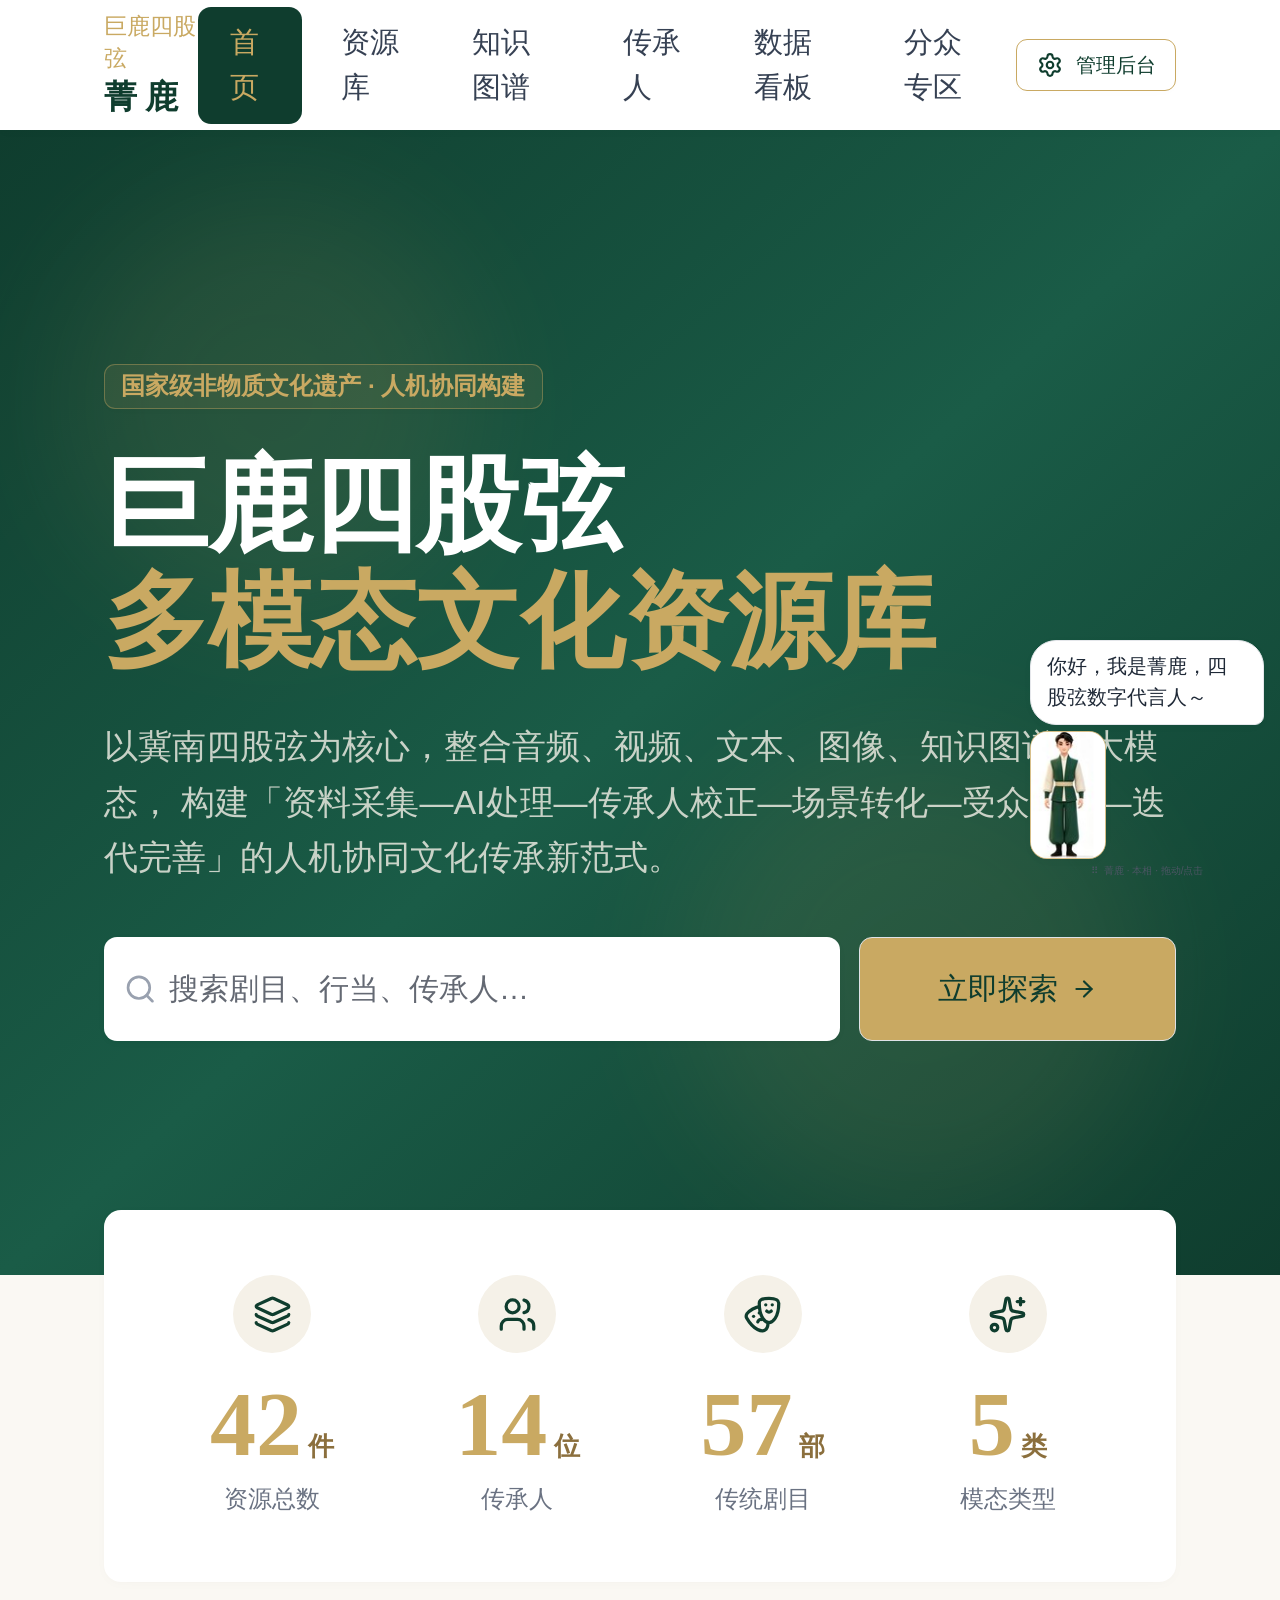
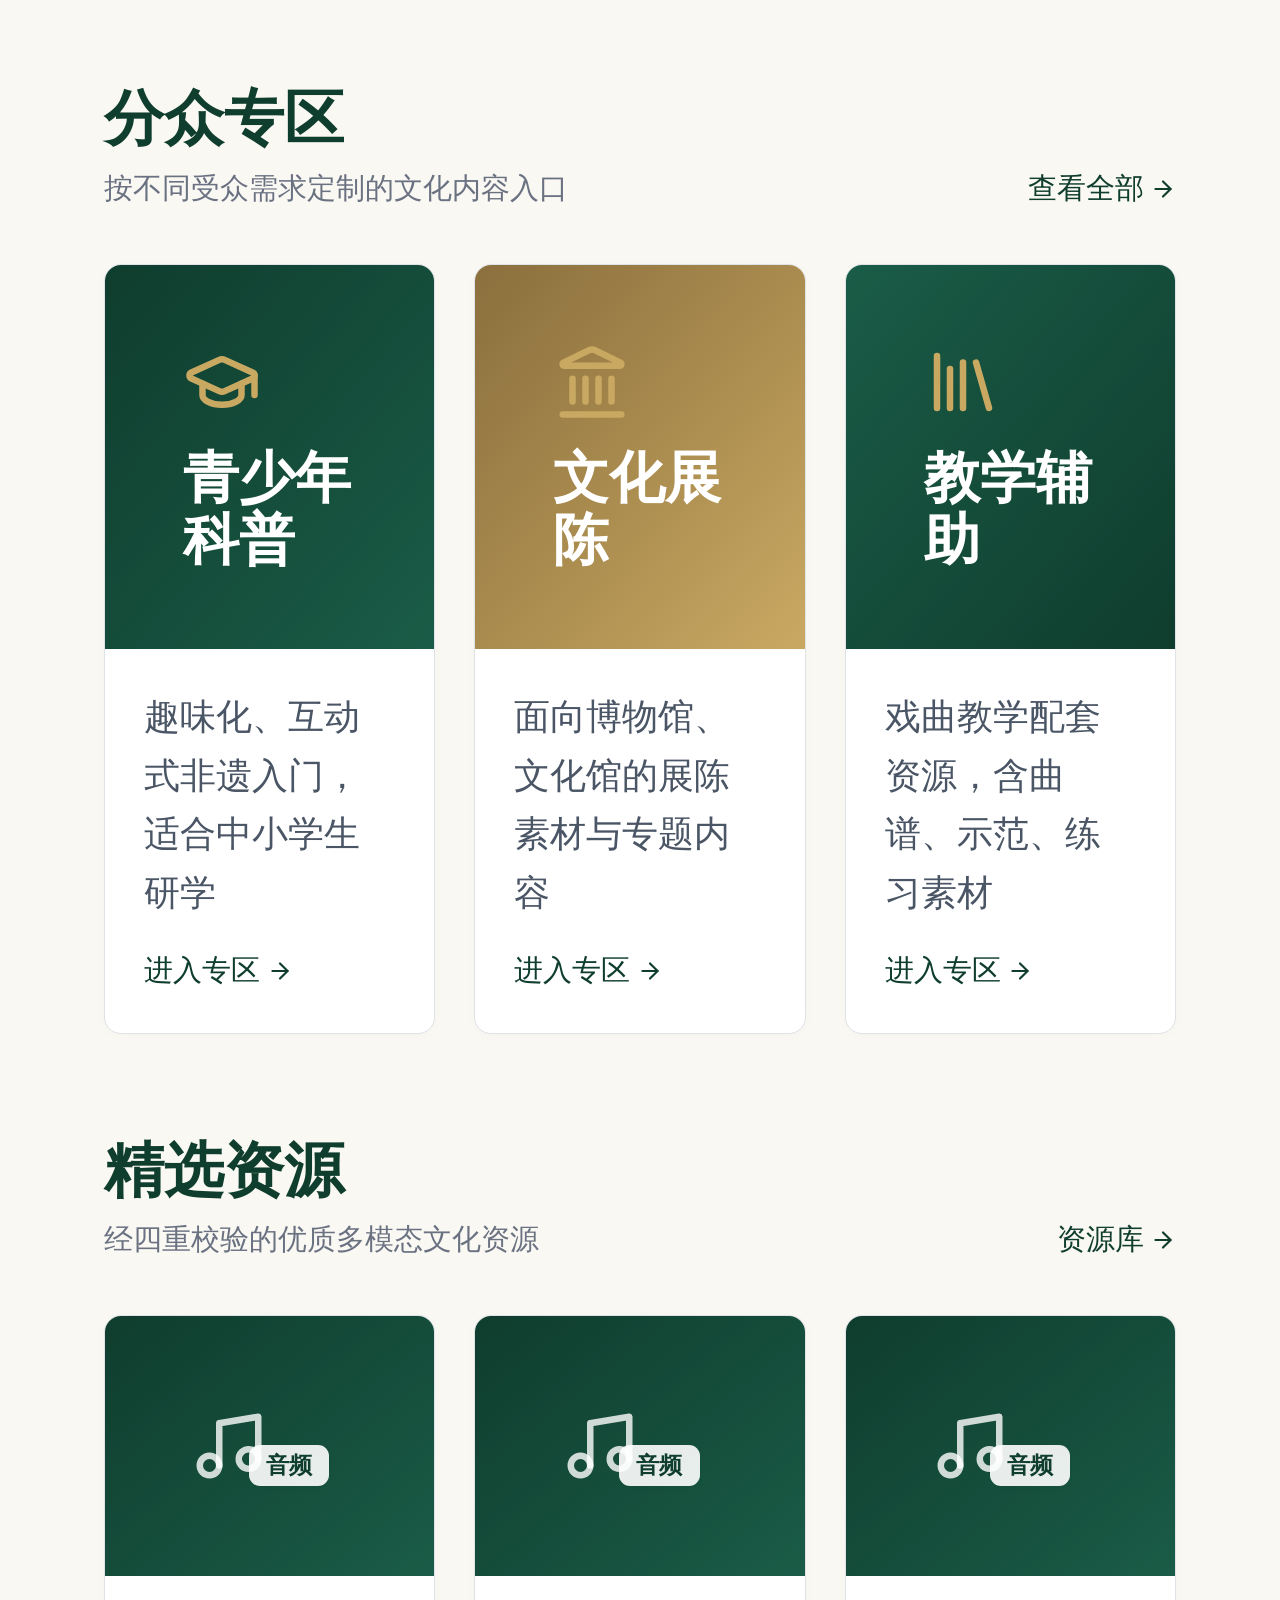
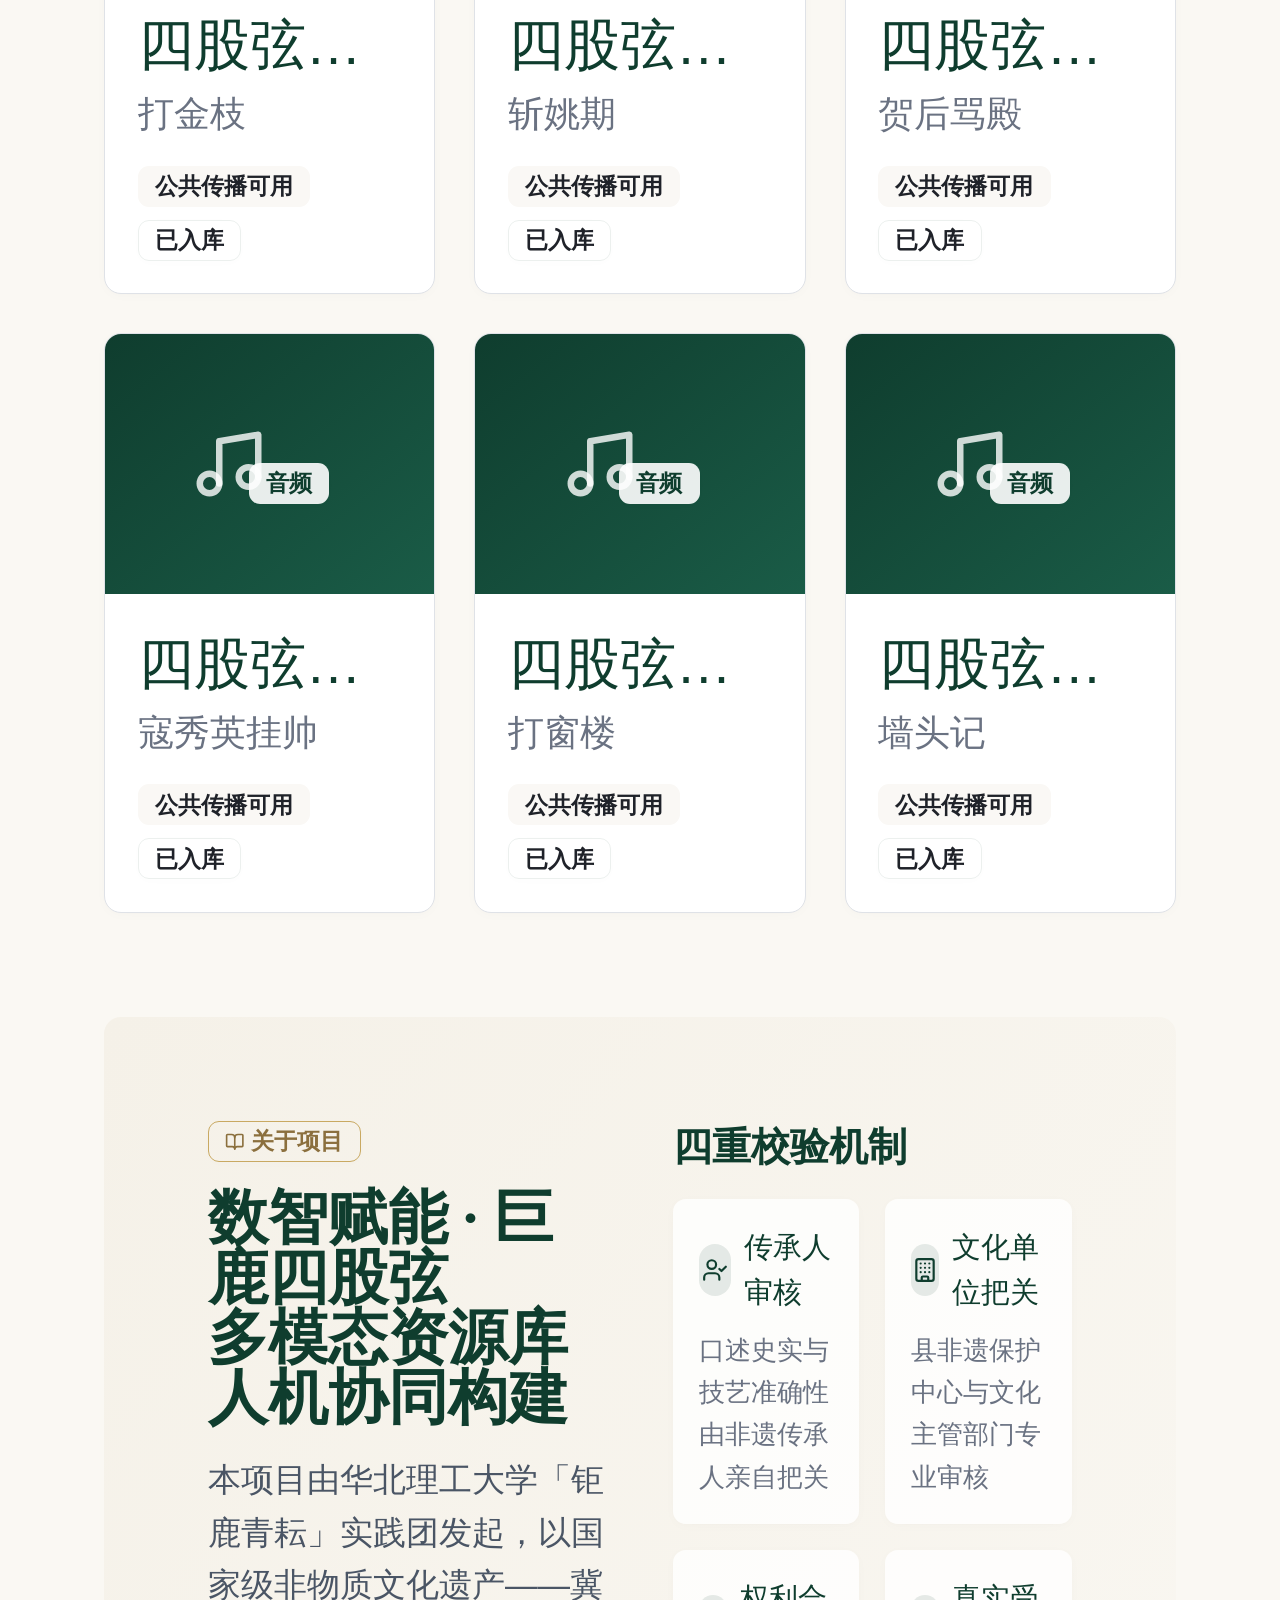
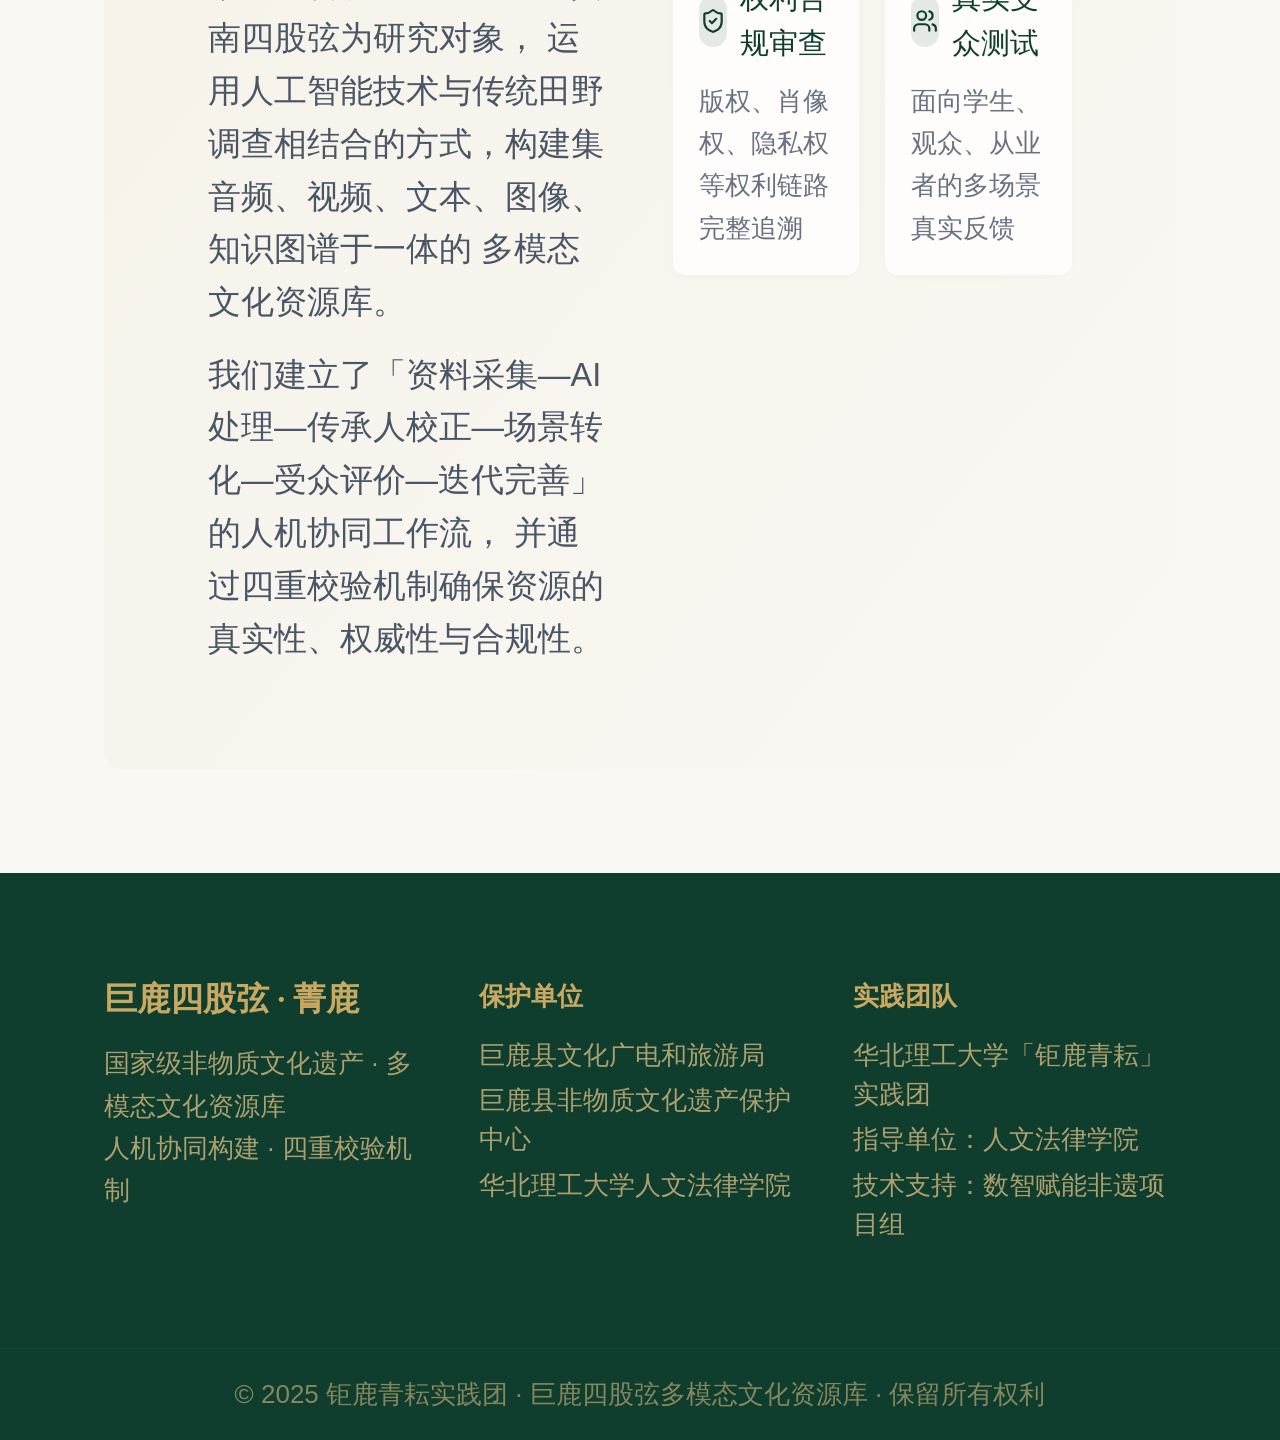
==== index.html @ c1babe8a "数字人8帧连贯动画+待机自动表演v19" ====
<!DOCTYPE html>
<html lang="zh">
<head>
  <meta charset="UTF-8">
  <meta name="viewport" content="width=device-width, initial-scale=1, viewport-fit=cover">
  <meta name="theme-color" content="#0f3d2e">
  <meta name="mobile-web-app-capable" content="yes">
  <meta name="apple-mobile-web-app-capable" content="yes">
  <meta name="apple-mobile-web-app-status-bar-style" content="black">
  <meta name="apple-mobile-web-app-title" content="菁鹿四股弦">
  <meta name="description" content="巨鹿四股弦多模态文化资源库">
  <title>菁鹿四股弦</title>
  <link rel="manifest" href="./manifest.webmanifest">
  <link rel="apple-touch-icon" href="./icons/icon-192.png">
  <script>
    window.csrfToken = "";
    window.userId = "";
    window.tenantId = "";
    window.appId = "cn.julu.siguxian.pwa";
    window.ENVIRONMENT = "offline";
    window._appInfo = { name: "菁鹿四股弦" };
    window.__BASENAME__ = "/";
  </script>
  <script>
    window.__platform__ = {};
  </script>
  <script type="module" crossorigin src="./assets/index-CXYNhgek.js"></script>
  <link rel="stylesheet" href="./assets/index-CQzMg-yq.css">
</head>
<body>
  <div id="root"></div>
  <script>
    if ('serviceWorker' in navigator) {
      window.addEventListener('load', function () {
        navigator.serviceWorker.register('./sw.js').catch(function (e) {
          console.warn('Service Worker 注册失败', e);
        });
      });
    }
  </script>
</body>
</html>
---- assets/index-CQzMg-yq.css ----
@layer properties{@supports ((-webkit-hyphens:none) and (not (margin-trim:inline))) or ((-moz-orient:inline) and (not (color:rgb(from red r g b)))){*,:before,:after,::backdrop{--tw-translate-x:0;--tw-translate-y:0;--tw-translate-z:0;--tw-rotate-x:initial;--tw-rotate-y:initial;--tw-rotate-z:initial;--tw-skew-x:initial;--tw-skew-y:initial;--tw-border-style:solid;--tw-leading:initial;--tw-font-weight:initial;--tw-shadow:0 0 #0000;--tw-shadow-color:initial;--tw-shadow-alpha:100%;--tw-inset-shadow:0 0 #0000;--tw-inset-shadow-color:initial;--tw-inset-shadow-alpha:100%;--tw-ring-color:initial;--tw-ring-shadow:0 0 #0000;--tw-inset-ring-color:initial;--tw-inset-ring-shadow:0 0 #0000;--tw-ring-inset:initial;--tw-ring-offset-width:0px;--tw-ring-offset-color:#fff;--tw-ring-offset-shadow:0 0 #0000;--tw-outline-style:solid;--tw-duration:initial;--tw-ease:initial}}}@layer theme{:root,:host{--font-sans:-apple-system, BlinkMacSystemFont, "Segoe UI", Roboto, "Helvetica Neue", "Noto Sans", Arial, sans-serif, "Apple Color Emoji", "Segoe UI Emoji", "Segoe UI Symbol", "Noto Color Emoji";--font-serif:ui-serif, Georgia, Cambria, "Times New Roman", Times, serif;--font-mono:ui-monospace, SFMono-Regular, Menlo, Monaco, Consolas, "Liberation Mono", "Courier New", monospace;--color-neutral-300:oklch(87% 0 none);--color-neutral-700:oklch(37.1% 0 none);--color-neutral-950:oklch(14.5% 0 none);--color-black:#000;--color-white:#fff;--spacing:.25rem;--container-sm:24rem;--text-xs:.75rem;--text-xs--line-height:calc(1 / .75);--text-sm:.875rem;--text-sm--line-height:calc(1.25 / .875);--text-base:1rem;--text-base--line-height: 1.5 ;--font-weight-normal:400;--font-weight-medium:500;--font-weight-semibold:600;--radius-sm:.25rem;--radius-md:.375rem;--radius-lg:.5rem;--shadow-2xs:0 1px #0000000d;--shadow-xs:0 1px 2px 0 #0000000d;--shadow-sm:0 1px 3px 0 #0000001a, 0 1px 2px -1px #0000001a;--shadow-md:0 4px 6px -1px #0000001a, 0 2px 4px -2px #0000001a;--shadow-lg:0 10px 15px -3px #0000001a, 0 4px 6px -4px #0000001a;--shadow-xl:0 20px 25px -5px #0000001a, 0 8px 10px -6px #0000001a;--shadow-2xl:0 25px 50px -12px #00000040;--ease-in-out:cubic-bezier(.4, 0, .2, 1);--animate-spin:spin 1s linear infinite;--animate-pulse:pulse 2s cubic-bezier(.4, 0, .6, 1) infinite;--default-transition-duration:.15s;--default-transition-timing-function:cubic-bezier(.4, 0, .2, 1);--default-font-family:var(--font-sans);--default-mono-font-family:var(--font-mono)}}@layer base{*,:after,:before,::backdrop{box-sizing:border-box;border:0 solid;margin:0;padding:0}::file-selector-button{box-sizing:border-box;border:0 solid;margin:0;padding:0}html,:host{-webkit-text-size-adjust:100%;-moz-tab-size:4;-o-tab-size:4;tab-size:4;line-height:1.5;font-family:var(--default-font-family,-apple-system, BlinkMacSystemFont, "Segoe UI", Roboto, "Helvetica Neue", "Noto Sans", Arial, sans-serif, "Apple Color Emoji", "Segoe UI Emoji", "Segoe UI Symbol", "Noto Color Emoji");font-feature-settings:var(--default-font-feature-settings,normal);font-variation-settings:var(--default-font-variation-settings,normal);-webkit-tap-highlight-color:transparent}hr{height:0;color:inherit;border-top-width:1px}abbr:where([title]){-webkit-text-decoration:underline dotted;text-decoration:underline dotted}h1,h2,h3,h4,h5,h6{font-size:inherit;font-weight:inherit}a{color:inherit;-webkit-text-decoration:inherit;text-decoration:inherit}b,strong{font-weight:bolder}code,kbd,samp,pre{font-family:var(--default-mono-font-family,ui-monospace, SFMono-Regular, Menlo, Monaco, Consolas, "Liberation Mono", "Courier New", monospace);font-feature-settings:var(--default-mono-font-feature-settings,normal);font-variation-settings:var(--default-mono-font-variation-settings,normal);font-size:1em}small{font-size:80%}sub,sup{vertical-align:baseline;font-size:75%;line-height:0;position:relative}sub{bottom:-.25em}sup{top:-.5em}table{text-indent:0;border-color:inherit;border-collapse:collapse}:-moz-focusring:where(:not(iframe)){outline:auto}progress{vertical-align:baseline}summary{display:list-item}ol,ul,menu{list-style:none}img,svg,video,canvas,audio,iframe,embed,object{vertical-align:middle;display:block}img,video{max-width:100%;height:auto}button,input,select,optgroup,textarea{font:inherit;font-feature-settings:inherit;font-variation-settings:inherit;letter-spacing:inherit;color:inherit;opacity:1;background-color:#0000;border-radius:0}::file-selector-button{font:inherit;font-feature-settings:inherit;font-variation-settings:inherit;letter-spacing:inherit;color:inherit;opacity:1;background-color:#0000;border-radius:0}:where(select:is([multiple],[size])) optgroup{font-weight:bolder}:where(select:is([multiple],[size])) optgroup option{padding-inline-start:20px}::file-selector-button{margin-inline-end:4px}::-moz-placeholder{opacity:1}::placeholder{opacity:1}@supports (not (-webkit-appearance:-apple-pay-button)) or (contain-intrinsic-size:1px){::-moz-placeholder{color:currentColor}::placeholder{color:currentColor}@supports (color:color-mix(in lab,red,red)){::-moz-placeholder{color:color-mix(in oklab,currentcolor 50%,transparent)}::placeholder{color:color-mix(in oklab,currentcolor 50%,transparent)}}}textarea{resize:vertical}::-webkit-search-decoration{-webkit-appearance:none}::-webkit-date-and-time-value{min-height:1lh;text-align:inherit}::-webkit-datetime-edit{display:inline-flex}::-webkit-datetime-edit-fields-wrapper{padding:0}::-webkit-datetime-edit{padding-block:0}::-webkit-datetime-edit-year-field{padding-block:0}::-webkit-datetime-edit-month-field{padding-block:0}::-webkit-datetime-edit-day-field{padding-block:0}::-webkit-datetime-edit-hour-field{padding-block:0}::-webkit-datetime-edit-minute-field{padding-block:0}::-webkit-datetime-edit-second-field{padding-block:0}::-webkit-datetime-edit-millisecond-field{padding-block:0}::-webkit-datetime-edit-meridiem-field{padding-block:0}::-webkit-calendar-picker-indicator{line-height:1}:-moz-ui-invalid{box-shadow:none}button,input:where([type=button],[type=reset],[type=submit]){-webkit-appearance:button;-moz-appearance:button;appearance:button}::file-selector-button{-webkit-appearance:button;-moz-appearance:button;appearance:button}::-webkit-inner-spin-button{height:auto}::-webkit-outer-spin-button{height:auto}[hidden]:where(:not([hidden=until-found])){display:none!important}:root{--color-blue-50:#f0f4ff;--color-blue-100:#e0e9ff;--color-blue-200:#c2d4ff;--color-blue-300:#94b4ff;--color-blue-400:#7aa2ff;--color-blue-500:#5083fb;--color-blue-600:#336df4;--color-blue-700:#1456f0;--color-blue-800:#0442d2;--color-blue-900:#002f9e;--color-blue-950:#002270;--color-pink-50:#fef0f8;--color-pink-100:#fee2f2;--color-pink-200:#f8c4e1;--color-pink-300:#f598cc;--color-pink-400:#eb78b8;--color-pink-500:#df58a5;--color-pink-600:#cc398c;--color-pink-700:#b82879;--color-pink-800:#9d1562;--color-pink-900:#730744;--color-pink-950:#550c35;--color-neutral-00:#fff;--color-neutral-50:#f5f6f7;--color-neutral-100:#f2f3f5;--color-neutral-200:#eff0f1;--color-neutral-300:#dee0e3;--color-neutral-400:#d0d3d6;--color-neutral-500:#bbbfc4;--color-neutral-600:#8f959e;--color-neutral-650:#51565d;--color-neutral-700:#646a73;--color-neutral-800:#373c43;--color-neutral-900:#2b2f36;--color-neutral-950:#1f2329;--color-neutral-1000:#000;--color-green-50:#e4fae1;--color-green-100:#d0f5ce;--color-green-200:#95e599;--color-green-300:#5cd168;--color-green-400:#35bd4b;--color-green-500:#32a645;--color-green-600:#258832;--color-green-700:#1a7526;--color-green-800:#0b6017;--color-green-900:#04430c;--color-green-950:#022c07;--color-indigo-50:#f2f3fd;--color-indigo-100:#e9eafb;--color-indigo-200:#cccff9;--color-indigo-300:#abb0f2;--color-indigo-400:#959bee;--color-indigo-500:#757df0;--color-indigo-600:#5b65f5;--color-indigo-700:#4752e6;--color-indigo-800:#333dcc;--color-indigo-900:#1e27a4;--color-indigo-950:#151b70;--color-lime-50:#f2f8d3;--color-lime-100:#e3f0a3;--color-lime-200:#c8dd5f;--color-lime-300:#a2c10b;--color-lime-400:#91ad00;--color-lime-500:#7b9207;--color-lime-600:#6b7f06;--color-lime-700:#5c6d08;--color-lime-800:#4a5804;--color-lime-900:#333d00;--color-lime-950:#262e00;--color-orange-50:#fff3e5;--color-orange-100:#fee7cd;--color-orange-200:#fec48b;--color-orange-300:#ff9d4c;--color-orange-400:#ff811a;--color-orange-500:#ed6d0c;--color-orange-600:#c25705;--color-orange-700:#a44904;--color-orange-800:#853a05;--color-orange-900:#642b02;--color-orange-950:#3b1a02;--color-purple-50:#f5f0fe;--color-purple-100:#efe6fe;--color-purple-200:#dcc9fd;--color-purple-300:#c8a9fc;--color-purple-400:#b791fa;--color-purple-500:#9f6ff1;--color-purple-600:#8d55ed;--color-purple-700:#7a35f0;--color-purple-800:#611fd6;--color-purple-900:#4811a6;--color-purple-950:#2f0080;--color-red-50:#fef0f0;--color-red-100:#fee3e2;--color-red-200:#fdc6c4;--color-red-300:#f89e9b;--color-red-400:#ff7570;--color-red-500:#f54a45;--color-red-600:#e22e28;--color-red-700:#c02a26;--color-red-800:#a11c17;--color-red-900:#741915;--color-red-950:#590603;--color-amber-50:#ffffdb;--color-amber-100:#fffca3;--color-amber-200:#fff67a;--color-amber-300:#fff258;--color-amber-400:#ffe928;--color-amber-500:#e5ce00;--color-amber-600:#c2a800;--color-amber-700:#8f7c00;--color-amber-800:#5c4f00;--color-amber-900:#423700;--color-amber-950:#2c2502;--color-teal-50:#e2f8f5;--color-teal-100:#c4f2ec;--color-teal-200:#6fe8d8;--color-teal-300:#33d6c0;--color-teal-400:#2dbeab;--color-teal-500:#10a893;--color-teal-600:#0f8575;--color-teal-700:#067062;--color-teal-800:#045d51;--color-teal-900:#03443b;--color-teal-950:#02312a;--color-cyan-50:#e7f8fe;--color-cyan-100:#caeffc;--color-cyan-200:#97dcfc;--color-cyan-300:#3ec3f7;--color-cyan-400:#25b0e7;--color-cyan-500:#1295ca;--color-cyan-600:#047fb0;--color-cyan-700:#076a94;--color-cyan-800:#0f587a;--color-cyan-900:#06415c;--color-cyan-950:#072b3d;--color-yellow-50:#fbf4df;--color-yellow-100:#faedc2;--color-yellow-200:#fcdf7e;--color-yellow-300:#fad355;--color-yellow-400:#ffc60a;--color-yellow-500:#d99904;--color-yellow-600:#ad7a03;--color-yellow-700:#865b03;--color-yellow-800:#6f4a01;--color-yellow-900:#573601;--color-yellow-950:#382201;--color-violet-50:#fceefc;--color-violet-100:#f9e2f9;--color-violet-200:#f3c4f3;--color-violet-300:#e59ce5;--color-violet-400:#de81de;--color-violet-500:#cf5ecf;--color-violet-600:#bf3dbf;--color-violet-700:#a630a6;--color-violet-800:#872787;--color-violet-900:#6a116a;--color-violet-950:#520052;--fontReverse:#fff;--bgContentBase:#f8f9fa;--bgMask:0, 0, 0, .4;--bgTextSelection:20, 86, 240, .3;--lineDividerDefault:31, 35, 41, .15;--lineDividerModule:31, 35, 41, .15}.dark{--color-blue-50:#152340;--color-blue-100:#173166;--color-blue-200:#194294;--color-blue-300:#2655b6;--color-blue-400:#275fce;--color-blue-500:#3370eb;--color-blue-600:#4c88ff;--color-blue-700:#75a4ff;--color-blue-800:#8fb4ff;--color-blue-900:#bdd2ff;--color-blue-950:#bdd2ff;--color-pink-50:#3a182b;--color-pink-100:#591c3f;--color-pink-200:#782b57;--color-pink-300:#94386c;--color-pink-400:#ab417d;--color-pink-500:#c24a8e;--color-pink-600:#db5ea4;--color-pink-700:#ed77ba;--color-pink-800:#fc94cf;--color-pink-900:#ffc2e5;--color-pink-950:#ffe0f2;--color-neutral-00:#aaa;--color-neutral-50:#1a1a1a;--color-neutral-100:#292929;--color-neutral-200:#373737;--color-neutral-300:#434343;--color-neutral-400:#505050;--color-neutral-500:#5f5f5f;--color-neutral-600:#757575;--color-neutral-700:#a6a6a6;--color-neutral-800:#e0e0e0;--color-neutral-900:#e8e8e8;--color-neutral-950:#ebebeb;--color-neutral-1000:#fff;--color-green-50:#022c07;--color-green-100:#04430c;--color-green-200:#0b6017;--color-green-300:#1a7526;--color-green-400:#258832;--color-green-500:#32a645;--color-green-600:#35bd4b;--color-green-700:#5cd168;--color-green-800:#95e599;--color-green-900:#d0f5ce;--color-green-950:#e4fae1;--color-indigo-50:#1e204a;--color-indigo-100:#2a2d69;--color-indigo-200:#373d90;--color-indigo-300:#474fb8;--color-indigo-400:#515ad6;--color-indigo-500:#5e68e8;--color-indigo-600:#7b83f7;--color-indigo-700:#9499f7;--color-indigo-800:#aaaff8;--color-indigo-900:#cdd0f9;--color-indigo-950:#e7e9fe;--color-lime-50:#212702;--color-lime-100:#303804;--color-lime-200:#404c06;--color-lime-300:#53610a;--color-lime-400:#5f700a;--color-lime-500:#6b7f05;--color-lime-600:#82990a;--color-lime-700:#93af04;--color-lime-800:#a6c313;--color-lime-900:#c2e12d;--color-lime-950:#e3f391;--color-orange-50:#33210b;--color-orange-100:#4a2b10;--color-orange-200:#683a12;--color-orange-300:#8a4a19;--color-orange-400:#a15317;--color-orange-500:#b85e1a;--color-orange-600:#db7018;--color-orange-700:#f3871b;--color-orange-800:#f89e44;--color-orange-900:#fec88b;--color-orange-950:#fee7cd;--color-purple-50:#2b194a;--color-purple-100:#3f2073;--color-purple-200:#5529a3;--color-purple-300:#6c39c6;--color-purple-400:#7c4ad4;--color-purple-500:#8c55ec;--color-purple-600:#a575fa;--color-purple-700:#b88ffe;--color-purple-800:#c5a3ff;--color-purple-900:#dbc8fd;--color-purple-950:#efe5ff;--color-red-50:#590603;--color-red-100:#741915;--color-red-200:#a11c17;--color-red-300:#c02a26;--color-red-400:#e22e28;--color-red-500:#f54a45;--color-red-600:#ff7570;--color-red-700:#f89e9b;--color-red-800:#fdc6c4;--color-red-900:#fee3e2;--color-red-950:#fef0f0;--color-amber-50:#29250a;--color-amber-100:#38320c;--color-amber-200:#574d01;--color-amber-300:#7a6a01;--color-amber-400:#9c8702;--color-amber-500:#c9b218;--color-amber-600:#e5cd17;--color-amber-700:#f5df36;--color-amber-800:#f7e663;--color-amber-900:#faed7a;--color-amber-950:#fff59e;--color-teal-50:#132926;--color-teal-100:#173b36;--color-teal-200:#1d4e47;--color-teal-300:#25665e;--color-teal-400:#227369;--color-teal-500:#198578;--color-teal-600:#1fa18f;--color-teal-700:#1ab7a1;--color-teal-800:#17cfb5;--color-teal-900:#65e7d5;--color-teal-950:#b7f7ef;--color-cyan-50:#152830;--color-cyan-100:#103647;--color-cyan-200:#164359;--color-cyan-300:#135a78;--color-cyan-400:#146c91;--color-cyan-500:#1a7fab;--color-cyan-600:#1099cc;--color-cyan-700:#25b2e5;--color-cyan-800:#51c3f0;--color-cyan-900:#89dffe;--color-cyan-950:#c7f0ff;--color-yellow-50:#30250a;--color-yellow-100:#473409;--color-yellow-200:#63470f;--color-yellow-300:#8a6419;--color-yellow-400:#ad7d15;--color-yellow-500:#d49b0b;--color-yellow-600:#f0b622;--color-yellow-700:#fbcb46;--color-yellow-800:#fcd456;--color-yellow-900:#ffde75;--color-yellow-950:#ffeaa3;--color-violet-50:#3b153b;--color-violet-100:#541854;--color-violet-200:#712871;--color-violet-300:#8b378b;--color-violet-400:#a43da4;--color-violet-500:#b54ab5;--color-violet-600:#d661d6;--color-violet-700:#e17fe1;--color-violet-800:#e99be9;--color-violet-900:#f4c3f4;--color-violet-950:#fcdffc;--fontReverse:#000;--bgContentBase:#121212;--bgMask:0, 0, 0, .6;--bgTextSelection:117, 164, 255, .3;--lineDividerDefault:207, 207, 207, .15;--lineDividerModule:0, 0, 0, 1}*{border-color:var(--border);outline-color:var(--ring)}@supports (color:color-mix(in lab,red,red)){*{outline-color:color-mix(in oklab,var(--ring) 50%,transparent)}}body{background-color:var(--background);color:var(--foreground)}.container{margin-left:auto;margin-right:auto}}@layer antd,components;@layer utilities{.pointer-events-none{pointer-events:none}.visible{visibility:visible}.absolute{position:absolute}.fixed{position:fixed}.relative{position:relative}.static{position:static}.inset-0{inset:0}.inset-x-0{inset-inline:0}.inset-y-0{inset-block:0}.top-0{top:0}.top-1\/2{top:50%}.top-full{top:100%}.right-0{right:0}.bottom-0{bottom:0}.left-0{left:0}.left-1\/2{left:50%}.z-0{z-index:0}.z-40{z-index:40}.z-50{z-index:50}.z-\[1\]{z-index:1}.z-\[99999\]{z-index:99999}.container{width:100%}@media(min-width:40rem){.container{max-width:40rem}}@media(min-width:48rem){.container{max-width:48rem}}@media(min-width:64rem){.container{max-width:64rem}}@media(min-width:80rem){.container{max-width:80rem}}@media(min-width:96rem){.container{max-width:96rem}}.-mx-1{margin-inline:calc(var(--spacing) * -1)}.my-\[3px\]{margin-block:3px}.ms-\[-1px\]{margin-inline-start:-1px}.me-\[-1px\]{margin-inline-end:-1px}.-mt-16{margin-top:calc(var(--spacing) * -16)}.mt-1{margin-top:var(--spacing)}.mt-2{margin-top:calc(var(--spacing) * 2)}.mt-6{margin-top:calc(var(--spacing) * 6)}.mt-\[-1px\]{margin-top:-1px}.mt-\[22px\]{margin-top:22px}.mt-\[68px\]{margin-top:68px}.mt-auto{margin-top:auto}.mr-1{margin-right:var(--spacing)}.mb-1{margin-bottom:var(--spacing)}.mb-3{margin-bottom:calc(var(--spacing) * 3)}.mb-6{margin-bottom:calc(var(--spacing) * 6)}.ml-0{margin-left:0}.ml-auto{margin-left:auto}.line-clamp-2{-webkit-line-clamp:2;-webkit-box-orient:vertical;display:-webkit-box;overflow:hidden}.block{display:block}.flex{display:flex}.hidden{display:none}.inline{display:inline}.inline-block{display:inline-block}.inline-flex{display:inline-flex}.table{display:table}.aspect-square{aspect-ratio:1}.size-3{width:calc(var(--spacing) * 3);height:calc(var(--spacing) * 3)}.size-4{width:calc(var(--spacing) * 4);height:calc(var(--spacing) * 4)}.size-8{width:calc(var(--spacing) * 8);height:calc(var(--spacing) * 8)}.size-9{width:calc(var(--spacing) * 9);height:calc(var(--spacing) * 9)}.size-10{width:calc(var(--spacing) * 10);height:calc(var(--spacing) * 10)}.size-\[20px\]{width:20px;height:20px}.size-full{width:100%;height:100%}.h-3{height:calc(var(--spacing) * 3)}.h-4{height:calc(var(--spacing) * 4)}.h-5{height:calc(var(--spacing) * 5)}.h-6{height:calc(var(--spacing) * 6)}.h-8{height:calc(var(--spacing) * 8)}.h-9{height:calc(var(--spacing) * 9)}.h-10{height:calc(var(--spacing) * 10)}.h-24{height:calc(var(--spacing) * 24)}.h-\[42px\]{height:42px}.h-\[90px\]{height:90px}.h-\[136px\]{height:136px}.h-\[468px\]{height:468px}.h-\[calc\(100vh-64px\)\]{height:calc(100vh - 64px)}.h-auto{height:auto}.h-full{height:100%}.max-h-\[165px\]{max-height:165px}.min-h-screen{min-height:100vh}.w-3{width:calc(var(--spacing) * 3)}.w-3\/4{width:75%}.w-4{width:calc(var(--spacing) * 4)}.w-5{width:calc(var(--spacing) * 5)}.w-6{width:calc(var(--spacing) * 6)}.w-24{width:calc(var(--spacing) * 24)}.w-72{width:calc(var(--spacing) * 72)}.w-\[90px\]{width:90px}.w-\[90vw\]{width:90vw}.w-\[100px\]{width:100px}.w-\[120px\]{width:120px}.w-\[180px\]{width:180px}.w-\[320px\]{width:320px}.w-fit{width:-moz-fit-content;width:fit-content}.w-full{width:100%}.max-w-\[148px\]{max-width:148px}.max-w-\[172px\]{max-width:172px}.max-w-\[196px\]{max-width:196px}.max-w-\[200px\]{max-width:200px}.max-w-\[400px\]{max-width:400px}.min-w-0{min-width:0}.min-w-\[74px\]{min-width:74px}.min-w-\[120px\]{min-width:120px}.flex-1{flex:1}.flex-shrink-0,.shrink-0{flex-shrink:0}.flex-grow{flex-grow:1}.origin-\(--radix-popover-content-transform-origin\){transform-origin:var(--radix-popover-content-transform-origin)}.-translate-x-1\/2{--tw-translate-x: -50% ;translate:var(--tw-translate-x) var(--tw-translate-y)}.-translate-y-1\/2{--tw-translate-y: -50% ;translate:var(--tw-translate-x) var(--tw-translate-y)}.rotate-180{rotate:180deg}.transform{transform:var(--tw-rotate-x,) var(--tw-rotate-y,) var(--tw-rotate-z,) var(--tw-skew-x,) var(--tw-skew-y,)}.animate-pulse{animation:var(--animate-pulse)}.animate-spin{animation:var(--animate-spin)}.cursor-not-allowed{cursor:not-allowed}.cursor-pointer{cursor:pointer}.resize{resize:both}.flex-col{flex-direction:column}.flex-wrap{flex-wrap:wrap}.items-center{align-items:center}.items-start{align-items:flex-start}.justify-center{justify-content:center}.justify-end{justify-content:flex-end}.gap-1{gap:var(--spacing)}.gap-1\.5{gap:calc(var(--spacing) * 1.5)}.gap-2{gap:calc(var(--spacing) * 2)}.gap-3{gap:calc(var(--spacing) * 3)}.gap-4{gap:calc(var(--spacing) * 4)}.gap-y-0{row-gap:0}.truncate{text-overflow:ellipsis;white-space:nowrap;overflow:hidden}.overflow-hidden{overflow:hidden}.overflow-y-auto{overflow-y:auto}.rounded-\[8px\]{border-radius:8px}.rounded-\[10px\]{border-radius:10px}.rounded-full{border-radius:3.40282e38px}.rounded-lg{border-radius:var(--radius-lg)}.rounded-md{border-radius:var(--radius-md)}.rounded-sm{border-radius:var(--radius-sm)}.border{border-style:var(--tw-border-style);border-width:1px}.border-0{border-style:var(--tw-border-style);border-width:0}.border-4{border-style:var(--tw-border-style);border-width:4px}.border-t{border-top-style:var(--tw-border-style);border-top-width:1px}.border-r{border-right-style:var(--tw-border-style);border-right-width:1px}.border-b{border-bottom-style:var(--tw-border-style);border-bottom-width:1px}.border-l{border-left-style:var(--tw-border-style);border-left-width:1px}.border-solid{--tw-border-style:solid;border-style:solid}.border-\[var\(--border\,var\(--color-neutral-300\,\#dee0e3\)\)\]{border-color:var(--border,var(--color-neutral-300,#dee0e3))}.border-transparent{border-color:#0000}.border-white{border-color:var(--color-white)}.\!bg-transparent{background-color:#0000!important}.bg-\[rgb\(31\,35\,41\)\]{background-color:#1f2329}.bg-\[var\(--popover\,var\(--color-neutral-00\,\#fff\)\)\]{background-color:var(--popover,var(--color-neutral-00,#fff))}.bg-black\/40{background-color:#0006}@supports (color:color-mix(in lab,red,red)){.bg-black\/40{background-color:color-mix(in oklab,var(--color-black) 40%,transparent)}}.bg-black\/50{background-color:#00000080}@supports (color:color-mix(in lab,red,red)){.bg-black\/50{background-color:color-mix(in oklab,var(--color-black) 50%,transparent)}}.bg-transparent{background-color:#0000}.bg-white{background-color:var(--color-white)}.fill-\[rgb\(31\,35\,41\)\]{fill:#1f2329}.stroke-\[rgb\(31\,35\,41\)\]{stroke:#1f2329}.object-cover{-o-object-fit:cover;object-fit:cover}.p-0{padding:0}.p-4{padding:calc(var(--spacing) * 4)}.p-5{padding:calc(var(--spacing) * 5)}.p-6{padding:calc(var(--spacing) * 6)}.p-\[3px\]{padding:3px}.px-0{padding-inline:0}.px-0\.5{padding-inline:calc(var(--spacing) * .5)}.px-1{padding-inline:var(--spacing)}.px-2{padding-inline:calc(var(--spacing) * 2)}.px-3{padding-inline:calc(var(--spacing) * 3)}.px-4{padding-inline:calc(var(--spacing) * 4)}.px-6{padding-inline:calc(var(--spacing) * 6)}.py-0{padding-block:0}.py-0\.5{padding-block:calc(var(--spacing) * .5)}.py-1{padding-block:var(--spacing)}.py-1\.5{padding-block:calc(var(--spacing) * 1.5)}.py-2{padding-block:calc(var(--spacing) * 2)}.py-\[5px\]{padding-block:5px}.pt-0{padding-top:0}.pr-1\.5{padding-right:calc(var(--spacing) * 1.5)}.pr-2{padding-right:calc(var(--spacing) * 2)}.pr-2\.5{padding-right:calc(var(--spacing) * 2.5)}.pr-\[7px\]{padding-right:7px}.pl-0\.5{padding-left:calc(var(--spacing) * .5)}.pl-1{padding-left:var(--spacing)}.pl-3{padding-left:calc(var(--spacing) * 3)}.text-center{text-align:center}.text-base{font-size:var(--text-base);line-height:var(--tw-leading,var(--text-base--line-height))}.text-sm{font-size:var(--text-sm);line-height:var(--tw-leading,var(--text-sm--line-height))}.text-xs{font-size:var(--text-xs);line-height:var(--tw-leading,var(--text-xs--line-height))}.text-\[10px\]{font-size:10px}.text-\[11px\]{font-size:11px}.text-\[12px\]{font-size:12px}.text-\[14px\]{font-size:14px}.text-\[16px\]{font-size:16px}.text-\[22px\]{font-size:22px}.leading-5{--tw-leading:calc(var(--spacing) * 5);line-height:calc(var(--spacing) * 5)}.leading-6{--tw-leading:calc(var(--spacing) * 6);line-height:calc(var(--spacing) * 6)}.leading-\[16px\]{--tw-leading:16px;line-height:16px}.leading-\[20px\]{--tw-leading:20px;line-height:20px}.leading-\[22px\]{--tw-leading:22px;line-height:22px}.leading-\[24px\]{--tw-leading:24px;line-height:24px}.leading-\[28px\]{--tw-leading:28px;line-height:28px}.leading-none{--tw-leading:1;line-height:1}.font-medium{--tw-font-weight:var(--font-weight-medium);font-weight:var(--font-weight-medium)}.font-normal{--tw-font-weight:var(--font-weight-normal);font-weight:var(--font-weight-normal)}.font-semibold{--tw-font-weight:var(--font-weight-semibold);font-weight:var(--font-weight-semibold)}.break-all{word-break:break-all}.whitespace-nowrap{white-space:nowrap}.\!text-inherit{color:inherit!important}.text-\[\#1F2329\]{color:#1f2329}.text-\[var\(--foreground\,var\(--color-neutral-950\,\#1f2329\)\)\]{color:var(--foreground,var(--color-neutral-950,#1f2329))}.text-\[var\(--muted-foreground\,var\(--color-neutral-700\,\#646a73\)\)\]{color:var(--muted-foreground,var(--color-neutral-700,#646a73))}.text-\[var\(--popover-foreground\,var\(--color-neutral-950\,\#1f2329\)\)\]{color:var(--popover-foreground,var(--color-neutral-950,#1f2329))}.text-white{color:var(--color-white)}.underline-offset-4{text-underline-offset:4px}.opacity-0{opacity:0}.opacity-50{opacity:.5}.opacity-60{opacity:.6}.shadow-\[0px_6px_18px_6px_rgba\(31\,35\,41\,0\.03\)\,0px_3px_6px_-6px_rgba\(31\,35\,41\,0\.05\)\,0px_4px_8px_rgba\(31\,35\,41\,0\.03\)\]{--tw-shadow:0px 6px 18px 6px var(--tw-shadow-color,#1f232908), 0px 3px 6px -6px var(--tw-shadow-color,#1f23290d), 0px 4px 8px var(--tw-shadow-color,#1f232908);box-shadow:var(--tw-inset-shadow),var(--tw-inset-ring-shadow),var(--tw-ring-offset-shadow),var(--tw-ring-shadow),var(--tw-shadow)}.shadow-\[0px_8px_24px_8px_rgba\(31\,35\,41\,0\.04\)\,0px_6px_12px_rgba\(31\,35\,41\,0\.04\)\,0px_4px_8px_-8px_rgba\(31\,35\,41\,0\.06\)\]{--tw-shadow:0px 8px 24px 8px var(--tw-shadow-color,#1f23290a), 0px 6px 12px var(--tw-shadow-color,#1f23290a), 0px 4px 8px -8px var(--tw-shadow-color,#1f23290f);box-shadow:var(--tw-inset-shadow),var(--tw-inset-ring-shadow),var(--tw-ring-offset-shadow),var(--tw-ring-shadow),var(--tw-shadow)}.shadow-lg{--tw-shadow:0 10px 15px -3px var(--tw-shadow-color,#0000001a), 0 4px 6px -4px var(--tw-shadow-color,#0000001a);box-shadow:var(--tw-inset-shadow),var(--tw-inset-ring-shadow),var(--tw-ring-offset-shadow),var(--tw-ring-shadow),var(--tw-shadow)}.shadow-md{--tw-shadow:0 4px 6px -1px var(--tw-shadow-color,#0000001a), 0 2px 4px -2px var(--tw-shadow-color,#0000001a);box-shadow:var(--tw-inset-shadow),var(--tw-inset-ring-shadow),var(--tw-ring-offset-shadow),var(--tw-ring-shadow),var(--tw-shadow)}.shadow-none{--tw-shadow:0 0 #0000;box-shadow:var(--tw-inset-shadow),var(--tw-inset-ring-shadow),var(--tw-ring-offset-shadow),var(--tw-ring-shadow),var(--tw-shadow)}.shadow-xs{--tw-shadow:0 1px 2px 0 var(--tw-shadow-color,#0000000d);box-shadow:var(--tw-inset-shadow),var(--tw-inset-ring-shadow),var(--tw-ring-offset-shadow),var(--tw-ring-shadow),var(--tw-shadow)}.ring-0{--tw-ring-shadow:var(--tw-ring-inset,) 0 0 0 calc(0px + var(--tw-ring-offset-width)) var(--tw-ring-color,currentcolor);box-shadow:var(--tw-inset-shadow),var(--tw-inset-ring-shadow),var(--tw-ring-offset-shadow),var(--tw-ring-shadow),var(--tw-shadow)}.ring-1{--tw-ring-shadow:var(--tw-ring-inset,) 0 0 0 calc(1px + var(--tw-ring-offset-width)) var(--tw-ring-color,currentcolor);box-shadow:var(--tw-inset-shadow),var(--tw-inset-ring-shadow),var(--tw-ring-offset-shadow),var(--tw-ring-shadow),var(--tw-shadow)}.outline-hidden{--tw-outline-style:none;outline-style:none}@media(forced-colors:active){.outline-hidden{outline-offset:2px;outline:2px solid #0000}}.outline{outline-style:var(--tw-outline-style);outline-width:1px}.transition{transition-property:color,background-color,border-color,outline-color,text-decoration-color,fill,stroke,--tw-gradient-from,--tw-gradient-via,--tw-gradient-to,opacity,box-shadow,transform,translate,scale,rotate,filter,backdrop-filter,display,content-visibility,overlay,pointer-events;transition-timing-function:var(--tw-ease,var(--default-transition-timing-function));transition-duration:var(--tw-duration,var(--default-transition-duration))}.transition-\[color\,box-shadow\]{transition-property:color,box-shadow;transition-timing-function:var(--tw-ease,var(--default-transition-timing-function));transition-duration:var(--tw-duration,var(--default-transition-duration))}.transition-all{transition-property:all;transition-timing-function:var(--tw-ease,var(--default-transition-timing-function));transition-duration:var(--tw-duration,var(--default-transition-duration))}.transition-colors{transition-property:color,background-color,border-color,outline-color,text-decoration-color,fill,stroke,--tw-gradient-from,--tw-gradient-via,--tw-gradient-to;transition-timing-function:var(--tw-ease,var(--default-transition-timing-function));transition-duration:var(--tw-duration,var(--default-transition-duration))}.duration-200{--tw-duration:.2s;transition-duration:.2s}.ease-in-out{--tw-ease:var(--ease-in-out);transition-timing-function:var(--ease-in-out)}.outline-none{--tw-outline-style:none;outline-style:none}@media(hover:hover){.group-hover\:pointer-events-auto:is(:where(.group):hover *){pointer-events:auto}.group-hover\:opacity-100:is(:where(.group):hover *){opacity:1}}.file\:inline-flex::file-selector-button{display:inline-flex}.file\:h-7::file-selector-button{height:calc(var(--spacing) * 7)}.file\:border-0::file-selector-button{border-style:var(--tw-border-style);border-width:0}.file\:bg-transparent::file-selector-button{background-color:#0000}.file\:text-sm::file-selector-button{font-size:var(--text-sm);line-height:var(--tw-leading,var(--text-sm--line-height))}.file\:font-medium::file-selector-button{--tw-font-weight:var(--font-weight-medium);font-weight:var(--font-weight-medium)}@media(hover:hover){.hover\:bg-\[rgba\(31\,35\,41\,0\.15\)\]:hover{background-color:#1f232926}.hover\:opacity-100:hover{opacity:1}.not-disabled\:hover\:underline:not(:disabled):hover{text-decoration-line:underline}}.focus-visible\:ring-0:focus-visible{--tw-ring-shadow:var(--tw-ring-inset,) 0 0 0 calc(0px + var(--tw-ring-offset-width)) var(--tw-ring-color,currentcolor);box-shadow:var(--tw-inset-shadow),var(--tw-inset-ring-shadow),var(--tw-ring-offset-shadow),var(--tw-ring-shadow),var(--tw-shadow)}.focus-visible\:ring-\[3px\]:focus-visible{--tw-ring-shadow:var(--tw-ring-inset,) 0 0 0 calc(3px + var(--tw-ring-offset-width)) var(--tw-ring-color,currentcolor);box-shadow:var(--tw-inset-shadow),var(--tw-inset-ring-shadow),var(--tw-ring-offset-shadow),var(--tw-ring-shadow),var(--tw-shadow)}.focus-visible\:ring-offset-0:focus-visible{--tw-ring-offset-width:0px;--tw-ring-offset-shadow:var(--tw-ring-inset,) 0 0 0 var(--tw-ring-offset-width) var(--tw-ring-offset-color)}.focus-visible\:outline-none:focus-visible{--tw-outline-style:none;outline-style:none}.active\:bg-\[rgba\(31\,35\,41\,0\.2\)\]:active{background-color:#1f232933}.disabled\:pointer-events-none:disabled{pointer-events:none}.disabled\:cursor-not-allowed:disabled{cursor:not-allowed}.disabled\:opacity-50:disabled{opacity:.5}.has-\[\>svg\]\:px-2\.5:has(>svg){padding-inline:calc(var(--spacing) * 2.5)}.has-\[\>svg\]\:px-3:has(>svg){padding-inline:calc(var(--spacing) * 3)}.has-\[\>svg\]\:px-4:has(>svg){padding-inline:calc(var(--spacing) * 4)}.data-\[state\=closed\]\:duration-300[data-state=closed]{--tw-duration:.3s;transition-duration:.3s}.data-\[state\=open\]\:duration-500[data-state=open]{--tw-duration:.5s;transition-duration:.5s}@media(min-width:40rem){.sm\:max-w-\[480px\]{max-width:480px}.sm\:max-w-sm{max-width:var(--container-sm)}}@media(min-width:48rem){.md\:text-sm{font-size:var(--text-sm);line-height:var(--tw-leading,var(--text-sm--line-height))}}.\[\&_svg\]\:pointer-events-none svg{pointer-events:none}.\[\&_svg\]\:shrink-0 svg{flex-shrink:0}.\[\&_svg\:not\(\[class\*\=\'size-\'\]\)\]\:size-4 svg:not([class*=size-]){width:calc(var(--spacing) * 4);height:calc(var(--spacing) * 4)}.\[\&\>svg\]\:pointer-events-none>svg{pointer-events:none}.\[\&\>svg\]\:size-3>svg{width:calc(var(--spacing) * 3);height:calc(var(--spacing) * 3)}}:root{--ud-normal-bg: #fff;--ud-normal-border: #dee0e3;--ud-normal-text: #1f2329;--ud-success-bg: #e4fae1;--ud-success-border: #32a645;--ud-success-text: #1f2329;--ud-info-bg: #f0f4ff;--ud-info-border: #1456f0;--ud-info-text: #1f2329;--ud-warning-bg: #fff3e5;--ud-warning-border: #ed6d0c;--ud-warning-text: #1f2329;--ud-error-bg: #fef0f0;--ud-error-border: #f54a45;--ud-error-text: #1f2329}[data-sonner-toast][data-styled=true] [data-button]{background:var(--ud-info-border)}[data-sonner-toaster][data-sonner-theme=dark] [data-sonner-toast] [data-close-button]{background:var(--ud-normal-bg);border-color:var(--ud-normal-border);color:var(--ud-normal-text)}[data-sonner-toaster][data-sonner-theme=dark] [data-sonner-toast] [data-close-button]:hover{background:var(--ud-normal-bg-hover);border-color:var(--ud-normal-border-hover)}[data-rich-colors=true][data-sonner-toast][data-type=success]{background:var(--ud-success-bg);border-color:var(--ud-success-border);color:var(--ud-success-text)}[data-rich-colors=true][data-sonner-toast][data-type=success] [data-icon]{color:var(--ud-success-border)}[data-rich-colors=true][data-sonner-toast][data-type=success] [data-close-button]{background:var(--ud-success-bg);border-color:var(--ud-success-border);color:var(--ud-success-text)}[data-rich-colors=true][data-sonner-toast][data-type=success] [data-close-button] [data-icon]{color:var(--ud-success-border)}[data-rich-colors=true][data-sonner-toast][data-type=info]{background:var(--ud-info-bg);border-color:var(--ud-info-border);color:var(--ud-info-text)}[data-rich-colors=true][data-sonner-toast][data-type=info] [data-icon]{color:var(--ud-info-border)}[data-rich-colors=true][data-sonner-toast][data-type=info] [data-close-button]{background:var(--ud-info-bg);border-color:var(--ud-info-border);color:var(--ud-info-text)}[data-rich-colors=true][data-sonner-toast][data-type=warning]{background:var(--ud-warning-bg);border-color:var(--ud-warning-border);color:var(--ud-warning-text)}[data-rich-colors=true][data-sonner-toast][data-type=warning] [data-icon]{color:var(--ud-warning-border)}[data-rich-colors=true][data-sonner-toast][data-type=warning] [data-close-button]{background:var(--ud-warning-bg);border-color:var(--ud-warning-border);color:var(--ud-warning-text)}[data-rich-colors=true][data-sonner-toast][data-type=error]{background:var(--ud-error-bg);border-color:var(--ud-error-border);color:var(--ud-error-text)}[data-rich-colors=true][data-sonner-toast][data-type=error] [data-icon]{color:var(--ud-error-border)}[data-rich-colors=true][data-sonner-toast][data-type=error] [data-close-button]{background:var(--ud-error-bg);border-color:var(--ud-error-border);color:var(--ud-error-text)}@layer properties{@supports ((-webkit-hyphens:none) and (not (margin-trim:inline))) or ((-moz-orient:inline) and (not (color:rgb(from red r g b)))){*,:before,:after,::backdrop{--tw-translate-x:0;--tw-translate-y:0;--tw-translate-z:0;--tw-rotate-x:initial;--tw-rotate-y:initial;--tw-rotate-z:initial;--tw-skew-x:initial;--tw-skew-y:initial;--tw-space-y-reverse:0;--tw-space-x-reverse:0;--tw-divide-y-reverse:0;--tw-border-style:solid;--tw-gradient-position:initial;--tw-gradient-from:#0000;--tw-gradient-via:#0000;--tw-gradient-to:#0000;--tw-gradient-stops:initial;--tw-gradient-via-stops:initial;--tw-gradient-from-position:0%;--tw-gradient-via-position:50%;--tw-gradient-to-position:100%;--tw-leading:initial;--tw-font-weight:initial;--tw-tracking:initial;--tw-ordinal:initial;--tw-slashed-zero:initial;--tw-numeric-figure:initial;--tw-numeric-spacing:initial;--tw-numeric-fraction:initial;--tw-shadow:0 0 #0000;--tw-shadow-color:initial;--tw-shadow-alpha:100%;--tw-inset-shadow:0 0 #0000;--tw-inset-shadow-color:initial;--tw-inset-shadow-alpha:100%;--tw-ring-color:initial;--tw-ring-shadow:0 0 #0000;--tw-inset-ring-color:initial;--tw-inset-ring-shadow:0 0 #0000;--tw-ring-inset:initial;--tw-ring-offset-width:0px;--tw-ring-offset-color:#fff;--tw-ring-offset-shadow:0 0 #0000;--tw-outline-style:solid;--tw-blur:initial;--tw-brightness:initial;--tw-contrast:initial;--tw-grayscale:initial;--tw-hue-rotate:initial;--tw-invert:initial;--tw-opacity:initial;--tw-saturate:initial;--tw-sepia:initial;--tw-drop-shadow:initial;--tw-drop-shadow-color:initial;--tw-drop-shadow-alpha:100%;--tw-drop-shadow-size:initial;--tw-backdrop-blur:initial;--tw-backdrop-brightness:initial;--tw-backdrop-contrast:initial;--tw-backdrop-grayscale:initial;--tw-backdrop-hue-rotate:initial;--tw-backdrop-invert:initial;--tw-backdrop-opacity:initial;--tw-backdrop-saturate:initial;--tw-backdrop-sepia:initial;--tw-duration:initial;--tw-ease:initial;--tw-content:"";--tw-scale-x:1;--tw-scale-y:1;--tw-scale-z:1;--tw-animation-delay:0s;--tw-animation-direction:normal;--tw-animation-duration:initial;--tw-animation-fill-mode:none;--tw-animation-iteration-count:1;--tw-enter-blur:0;--tw-enter-opacity:1;--tw-enter-rotate:0;--tw-enter-scale:1;--tw-enter-translate-x:0;--tw-enter-translate-y:0;--tw-exit-blur:0;--tw-exit-opacity:1;--tw-exit-rotate:0;--tw-exit-scale:1;--tw-exit-translate-x:0;--tw-exit-translate-y:0}}}@layer theme{:root,:host{--font-sans:var(--font-sans);--font-serif:var(--font-serif);--font-mono:var(--font-mono);--color-red-50:oklch(97.1% .013 17.38);--color-red-100:oklch(93.6% .032 17.717);--color-red-200:oklch(88.5% .062 18.334);--color-red-500:oklch(63.7% .237 25.331);--color-red-600:oklch(57.7% .245 27.325);--color-red-700:oklch(50.5% .213 27.518);--color-red-800:oklch(44.4% .177 26.899);--color-orange-500:oklch(70.5% .213 47.604);--color-yellow-500:oklch(79.5% .184 86.047);--color-green-50:oklch(98.2% .018 155.826);--color-green-500:oklch(72.3% .219 149.579);--color-green-600:oklch(62.7% .194 149.214);--color-blue-200:oklch(88.2% .059 254.128);--color-blue-500:oklch(62.3% .214 259.815);--color-blue-600:oklch(54.6% .245 262.881);--color-blue-900:oklch(37.9% .146 265.522);--color-purple-600:oklch(55.8% .288 302.321);--color-gray-50:oklch(98.5% .002 247.839);--color-gray-100:oklch(96.7% .003 264.542);--color-gray-200:oklch(92.8% .006 264.531);--color-gray-300:oklch(87.2% .01 258.338);--color-gray-400:oklch(70.7% .022 261.325);--color-gray-500:oklch(55.1% .027 264.364);--color-gray-600:oklch(44.6% .03 256.802);--color-gray-700:oklch(37.3% .034 259.733);--color-gray-800:oklch(27.8% .033 256.848);--color-neutral-300:oklch(87% 0 none);--color-neutral-500:oklch(55.6% 0 none);--color-neutral-700:oklch(37.1% 0 none);--color-neutral-950:oklch(14.5% 0 none);--color-black:#000;--color-white:#fff;--spacing:.25rem;--container-sm:24rem;--container-md:28rem;--container-lg:32rem;--container-xl:36rem;--container-2xl:42rem;--container-3xl:48rem;--container-5xl:64rem;--text-xs:.75rem;--text-xs--line-height:calc(1 / .75);--text-sm:.875rem;--text-sm--line-height:calc(1.25 / .875);--text-base:1rem;--text-base--line-height: 1.5 ;--text-lg:1.125rem;--text-lg--line-height:calc(1.75 / 1.125);--text-xl:1.25rem;--text-xl--line-height:calc(1.75 / 1.25);--text-2xl:1.5rem;--text-2xl--line-height:calc(2 / 1.5);--text-3xl:1.875rem;--text-3xl--line-height: 1.2 ;--text-4xl:2.25rem;--text-4xl--line-height:calc(2.5 / 2.25);--text-5xl:3rem;--text-5xl--line-height:1;--text-6xl:3.75rem;--text-6xl--line-height:1;--text-7xl:4.5rem;--text-7xl--line-height:1;--text-8xl:6rem;--text-8xl--line-height:1;--font-weight-normal:400;--font-weight-medium:500;--font-weight-semibold:600;--font-weight-bold:700;--tracking-tight:-.025em;--tracking-wider:.05em;--tracking-widest:.1em;--leading-tight:1.25;--leading-snug:1.375;--leading-normal:1.5;--leading-relaxed:1.625;--radius-xs:.125rem;--radius-2xl:1rem;--shadow-2xs:var(--shadow-2xs);--shadow-xs:var(--shadow-xs);--shadow-sm:var(--shadow-sm);--shadow-md:var(--shadow-md);--shadow-lg:var(--shadow-lg);--shadow-xl:var(--shadow-xl);--shadow-2xl:var(--shadow-2xl);--ease-out:cubic-bezier(0, 0, .2, 1);--ease-in-out:cubic-bezier(.4, 0, .2, 1);--animate-spin:spin 1s linear infinite;--animate-pulse:pulse 2s cubic-bezier(.4, 0, .6, 1) infinite;--blur-sm:8px;--blur-3xl:64px;--aspect-video:16 / 9;--default-transition-duration:.15s;--default-transition-timing-function:cubic-bezier(.4, 0, .2, 1);--default-font-family:var(--font-sans);--default-mono-font-family:var(--font-mono);--shadow:var(--shadow);--color-muted-foreground:var(--muted-foreground);--color-border:var(--border)}}@layer base{*,:after,:before,::backdrop{box-sizing:border-box;border:0 solid;margin:0;padding:0}::file-selector-button{box-sizing:border-box;border:0 solid;margin:0;padding:0}html,:host{-webkit-text-size-adjust:100%;-moz-tab-size:4;-o-tab-size:4;tab-size:4;line-height:1.5;font-family:var(--default-font-family,-apple-system, BlinkMacSystemFont, "Segoe UI", Roboto, "Helvetica Neue", "Noto Sans", Arial, sans-serif, "Apple Color Emoji", "Segoe UI Emoji", "Segoe UI Symbol", "Noto Color Emoji");font-feature-settings:var(--default-font-feature-settings,normal);font-variation-settings:var(--default-font-variation-settings,normal);-webkit-tap-highlight-color:transparent}hr{height:0;color:inherit;border-top-width:1px}abbr:where([title]){-webkit-text-decoration:underline dotted;text-decoration:underline dotted}h1,h2,h3,h4,h5,h6{font-size:inherit;font-weight:inherit}a{color:inherit;-webkit-text-decoration:inherit;text-decoration:inherit}b,strong{font-weight:bolder}code,kbd,samp,pre{font-family:var(--default-mono-font-family,ui-monospace, SFMono-Regular, Menlo, Monaco, Consolas, "Liberation Mono", "Courier New", monospace);font-feature-settings:var(--default-mono-font-feature-settings,normal);font-variation-settings:var(--default-mono-font-variation-settings,normal);font-size:1em}small{font-size:80%}sub,sup{vertical-align:baseline;font-size:75%;line-height:0;position:relative}sub{bottom:-.25em}sup{top:-.5em}table{text-indent:0;border-color:inherit;border-collapse:collapse}:-moz-focusring:where(:not(iframe)){outline:auto}progress{vertical-align:baseline}summary{display:list-item}ol,ul,menu{list-style:none}img,svg,video,canvas,audio,iframe,embed,object{vertical-align:middle;display:block}img,video{max-width:100%;height:auto}button,input,select,optgroup,textarea{font:inherit;font-feature-settings:inherit;font-variation-settings:inherit;letter-spacing:inherit;color:inherit;opacity:1;background-color:#0000;border-radius:0}::file-selector-button{font:inherit;font-feature-settings:inherit;font-variation-settings:inherit;letter-spacing:inherit;color:inherit;opacity:1;background-color:#0000;border-radius:0}:where(select:is([multiple],[size])) optgroup{font-weight:bolder}:where(select:is([multiple],[size])) optgroup option{padding-inline-start:20px}::file-selector-button{margin-inline-end:4px}::-moz-placeholder{opacity:1}::placeholder{opacity:1}@supports (not (-webkit-appearance:-apple-pay-button)) or (contain-intrinsic-size:1px){::-moz-placeholder{color:currentColor}::placeholder{color:currentColor}@supports (color:color-mix(in lab,red,red)){::-moz-placeholder{color:color-mix(in oklab,currentcolor 50%,transparent)}::placeholder{color:color-mix(in oklab,currentcolor 50%,transparent)}}}textarea{resize:vertical}::-webkit-search-decoration{-webkit-appearance:none}::-webkit-date-and-time-value{min-height:1lh;text-align:inherit}::-webkit-datetime-edit{display:inline-flex}::-webkit-datetime-edit-fields-wrapper{padding:0}::-webkit-datetime-edit{padding-block:0}::-webkit-datetime-edit-year-field{padding-block:0}::-webkit-datetime-edit-month-field{padding-block:0}::-webkit-datetime-edit-day-field{padding-block:0}::-webkit-datetime-edit-hour-field{padding-block:0}::-webkit-datetime-edit-minute-field{padding-block:0}::-webkit-datetime-edit-second-field{padding-block:0}::-webkit-datetime-edit-millisecond-field{padding-block:0}::-webkit-datetime-edit-meridiem-field{padding-block:0}::-webkit-calendar-picker-indicator{line-height:1}:-moz-ui-invalid{box-shadow:none}button,input:where([type=button],[type=reset],[type=submit]){-webkit-appearance:button;-moz-appearance:button;appearance:button}::file-selector-button{-webkit-appearance:button;-moz-appearance:button;appearance:button}::-webkit-inner-spin-button{height:auto}::-webkit-outer-spin-button{height:auto}[hidden]:where(:not([hidden=until-found])){display:none!important}:root{--color-blue-50:#f0f4ff;--color-blue-100:#e0e9ff;--color-blue-200:#c2d4ff;--color-blue-300:#94b4ff;--color-blue-400:#7aa2ff;--color-blue-500:#5083fb;--color-blue-600:#336df4;--color-blue-700:#1456f0;--color-blue-800:#0442d2;--color-blue-900:#002f9e;--color-blue-950:#002270;--color-pink-50:#fef0f8;--color-pink-100:#fee2f2;--color-pink-200:#f8c4e1;--color-pink-300:#f598cc;--color-pink-400:#eb78b8;--color-pink-500:#df58a5;--color-pink-600:#cc398c;--color-pink-700:#b82879;--color-pink-800:#9d1562;--color-pink-900:#730744;--color-pink-950:#550c35;--color-neutral-00:#fff;--color-neutral-50:#f5f6f7;--color-neutral-100:#f2f3f5;--color-neutral-200:#eff0f1;--color-neutral-300:#dee0e3;--color-neutral-400:#d0d3d6;--color-neutral-500:#bbbfc4;--color-neutral-600:#8f959e;--color-neutral-650:#51565d;--color-neutral-700:#646a73;--color-neutral-800:#373c43;--color-neutral-900:#2b2f36;--color-neutral-950:#1f2329;--color-neutral-1000:#000;--color-green-50:#e4fae1;--color-green-100:#d0f5ce;--color-green-200:#95e599;--color-green-300:#5cd168;--color-green-400:#35bd4b;--color-green-500:#32a645;--color-green-600:#258832;--color-green-700:#1a7526;--color-green-800:#0b6017;--color-green-900:#04430c;--color-green-950:#022c07;--color-indigo-50:#f2f3fd;--color-indigo-100:#e9eafb;--color-indigo-200:#cccff9;--color-indigo-300:#abb0f2;--color-indigo-400:#959bee;--color-indigo-500:#757df0;--color-indigo-600:#5b65f5;--color-indigo-700:#4752e6;--color-indigo-800:#333dcc;--color-indigo-900:#1e27a4;--color-indigo-950:#151b70;--color-lime-50:#f2f8d3;--color-lime-100:#e3f0a3;--color-lime-200:#c8dd5f;--color-lime-300:#a2c10b;--color-lime-400:#91ad00;--color-lime-500:#7b9207;--color-lime-600:#6b7f06;--color-lime-700:#5c6d08;--color-lime-800:#4a5804;--color-lime-900:#333d00;--color-lime-950:#262e00;--color-orange-50:#fff3e5;--color-orange-100:#fee7cd;--color-orange-200:#fec48b;--color-orange-300:#ff9d4c;--color-orange-400:#ff811a;--color-orange-500:#ed6d0c;--color-orange-600:#c25705;--color-orange-700:#a44904;--color-orange-800:#853a05;--color-orange-900:#642b02;--color-orange-950:#3b1a02;--color-purple-50:#f5f0fe;--color-purple-100:#efe6fe;--color-purple-200:#dcc9fd;--color-purple-300:#c8a9fc;--color-purple-400:#b791fa;--color-purple-500:#9f6ff1;--color-purple-600:#8d55ed;--color-purple-700:#7a35f0;--color-purple-800:#611fd6;--color-purple-900:#4811a6;--color-purple-950:#2f0080;--color-red-50:#fef0f0;--color-red-100:#fee3e2;--color-red-200:#fdc6c4;--color-red-300:#f89e9b;--color-red-400:#ff7570;--color-red-500:#f54a45;--color-red-600:#e22e28;--color-red-700:#c02a26;--color-red-800:#a11c17;--color-red-900:#741915;--color-red-950:#590603;--color-amber-50:#ffffdb;--color-amber-100:#fffca3;--color-amber-200:#fff67a;--color-amber-300:#fff258;--color-amber-400:#ffe928;--color-amber-500:#e5ce00;--color-amber-600:#c2a800;--color-amber-700:#8f7c00;--color-amber-800:#5c4f00;--color-amber-900:#423700;--color-amber-950:#2c2502;--color-teal-50:#e2f8f5;--color-teal-100:#c4f2ec;--color-teal-200:#6fe8d8;--color-teal-300:#33d6c0;--color-teal-400:#2dbeab;--color-teal-500:#10a893;--color-teal-600:#0f8575;--color-teal-700:#067062;--color-teal-800:#045d51;--color-teal-900:#03443b;--color-teal-950:#02312a;--color-cyan-50:#e7f8fe;--color-cyan-100:#caeffc;--color-cyan-200:#97dcfc;--color-cyan-300:#3ec3f7;--color-cyan-400:#25b0e7;--color-cyan-500:#1295ca;--color-cyan-600:#047fb0;--color-cyan-700:#076a94;--color-cyan-800:#0f587a;--color-cyan-900:#06415c;--color-cyan-950:#072b3d;--color-yellow-50:#fbf4df;--color-yellow-100:#faedc2;--color-yellow-200:#fcdf7e;--color-yellow-300:#fad355;--color-yellow-400:#ffc60a;--color-yellow-500:#d99904;--color-yellow-600:#ad7a03;--color-yellow-700:#865b03;--color-yellow-800:#6f4a01;--color-yellow-900:#573601;--color-yellow-950:#382201;--color-violet-50:#fceefc;--color-violet-100:#f9e2f9;--color-violet-200:#f3c4f3;--color-violet-300:#e59ce5;--color-violet-400:#de81de;--color-violet-500:#cf5ecf;--color-violet-600:#bf3dbf;--color-violet-700:#a630a6;--color-violet-800:#872787;--color-violet-900:#6a116a;--color-violet-950:#520052;--fontReverse:#fff;--bgContentBase:#f8f9fa;--bgMask:0, 0, 0, .4;--bgTextSelection:20, 86, 240, .3;--lineDividerDefault:31, 35, 41, .15;--lineDividerModule:31, 35, 41, .15}.dark{--color-blue-50:#152340;--color-blue-100:#173166;--color-blue-200:#194294;--color-blue-300:#2655b6;--color-blue-400:#275fce;--color-blue-500:#3370eb;--color-blue-600:#4c88ff;--color-blue-700:#75a4ff;--color-blue-800:#8fb4ff;--color-blue-900:#bdd2ff;--color-blue-950:#bdd2ff;--color-pink-50:#3a182b;--color-pink-100:#591c3f;--color-pink-200:#782b57;--color-pink-300:#94386c;--color-pink-400:#ab417d;--color-pink-500:#c24a8e;--color-pink-600:#db5ea4;--color-pink-700:#ed77ba;--color-pink-800:#fc94cf;--color-pink-900:#ffc2e5;--color-pink-950:#ffe0f2;--color-neutral-00:#aaa;--color-neutral-50:#1a1a1a;--color-neutral-100:#292929;--color-neutral-200:#373737;--color-neutral-300:#434343;--color-neutral-400:#505050;--color-neutral-500:#5f5f5f;--color-neutral-600:#757575;--color-neutral-700:#a6a6a6;--color-neutral-800:#e0e0e0;--color-neutral-900:#e8e8e8;--color-neutral-950:#ebebeb;--color-neutral-1000:#fff;--color-green-50:#022c07;--color-green-100:#04430c;--color-green-200:#0b6017;--color-green-300:#1a7526;--color-green-400:#258832;--color-green-500:#32a645;--color-green-600:#35bd4b;--color-green-700:#5cd168;--color-green-800:#95e599;--color-green-900:#d0f5ce;--color-green-950:#e4fae1;--color-indigo-50:#1e204a;--color-indigo-100:#2a2d69;--color-indigo-200:#373d90;--color-indigo-300:#474fb8;--color-indigo-400:#515ad6;--color-indigo-500:#5e68e8;--color-indigo-600:#7b83f7;--color-indigo-700:#9499f7;--color-indigo-800:#aaaff8;--color-indigo-900:#cdd0f9;--color-indigo-950:#e7e9fe;--color-lime-50:#212702;--color-lime-100:#303804;--color-lime-200:#404c06;--color-lime-300:#53610a;--color-lime-400:#5f700a;--color-lime-500:#6b7f05;--color-lime-600:#82990a;--color-lime-700:#93af04;--color-lime-800:#a6c313;--color-lime-900:#c2e12d;--color-lime-950:#e3f391;--color-orange-50:#33210b;--color-orange-100:#4a2b10;--color-orange-200:#683a12;--color-orange-300:#8a4a19;--color-orange-400:#a15317;--color-orange-500:#b85e1a;--color-orange-600:#db7018;--color-orange-700:#f3871b;--color-orange-800:#f89e44;--color-orange-900:#fec88b;--color-orange-950:#fee7cd;--color-purple-50:#2b194a;--color-purple-100:#3f2073;--color-purple-200:#5529a3;--color-purple-300:#6c39c6;--color-purple-400:#7c4ad4;--color-purple-500:#8c55ec;--color-purple-600:#a575fa;--color-purple-700:#b88ffe;--color-purple-800:#c5a3ff;--color-purple-900:#dbc8fd;--color-purple-950:#efe5ff;--color-red-50:#590603;--color-red-100:#741915;--color-red-200:#a11c17;--color-red-300:#c02a26;--color-red-400:#e22e28;--color-red-500:#f54a45;--color-red-600:#ff7570;--color-red-700:#f89e9b;--color-red-800:#fdc6c4;--color-red-900:#fee3e2;--color-red-950:#fef0f0;--color-amber-50:#29250a;--color-amber-100:#38320c;--color-amber-200:#574d01;--color-amber-300:#7a6a01;--color-amber-400:#9c8702;--color-amber-500:#c9b218;--color-amber-600:#e5cd17;--color-amber-700:#f5df36;--color-amber-800:#f7e663;--color-amber-900:#faed7a;--color-amber-950:#fff59e;--color-teal-50:#132926;--color-teal-100:#173b36;--color-teal-200:#1d4e47;--color-teal-300:#25665e;--color-teal-400:#227369;--color-teal-500:#198578;--color-teal-600:#1fa18f;--color-teal-700:#1ab7a1;--color-teal-800:#17cfb5;--color-teal-900:#65e7d5;--color-teal-950:#b7f7ef;--color-cyan-50:#152830;--color-cyan-100:#103647;--color-cyan-200:#164359;--color-cyan-300:#135a78;--color-cyan-400:#146c91;--color-cyan-500:#1a7fab;--color-cyan-600:#1099cc;--color-cyan-700:#25b2e5;--color-cyan-800:#51c3f0;--color-cyan-900:#89dffe;--color-cyan-950:#c7f0ff;--color-yellow-50:#30250a;--color-yellow-100:#473409;--color-yellow-200:#63470f;--color-yellow-300:#8a6419;--color-yellow-400:#ad7d15;--color-yellow-500:#d49b0b;--color-yellow-600:#f0b622;--color-yellow-700:#fbcb46;--color-yellow-800:#fcd456;--color-yellow-900:#ffde75;--color-yellow-950:#ffeaa3;--color-violet-50:#3b153b;--color-violet-100:#541854;--color-violet-200:#712871;--color-violet-300:#8b378b;--color-violet-400:#a43da4;--color-violet-500:#b54ab5;--color-violet-600:#d661d6;--color-violet-700:#e17fe1;--color-violet-800:#e99be9;--color-violet-900:#f4c3f4;--color-violet-950:#fcdffc;--fontReverse:#000;--bgContentBase:#121212;--bgMask:0, 0, 0, .6;--bgTextSelection:117, 164, 255, .3;--lineDividerDefault:207, 207, 207, .15;--lineDividerModule:0, 0, 0, 1}*{border-color:var(--border);outline-color:var(--ring)}@supports (color:color-mix(in lab,red,red)){*{outline-color:color-mix(in oklab,var(--ring) 50%,transparent)}}body{background-color:var(--background);color:var(--foreground)}.container{margin-left:auto;margin-right:auto}}@layer antd,components;@layer utilities{.\@container\/field-group{container:field-group/inline-size}.pointer-events-none{pointer-events:none}.invisible{visibility:hidden}.visible{visibility:visible}.sr-only{clip-path:inset(50%);white-space:nowrap;border-width:0;width:1px;height:1px;margin:-1px;padding:0;position:absolute;overflow:hidden}.absolute{position:absolute}.fixed{position:fixed}.relative{position:relative}.static{position:static}.sticky{position:sticky}.inset-0{inset:0}.inset-x-0{inset-inline:0}.inset-y-0{inset-block:0}.-top-1\.5{top:calc(var(--spacing) * -1.5)}.-top-12{top:calc(var(--spacing) * -12)}.top-0{top:0}.top-0\.5{top:calc(var(--spacing) * .5)}.top-1{top:var(--spacing)}.top-1\.5{top:calc(var(--spacing) * 1.5)}.top-1\/2{top:50%}.top-2{top:calc(var(--spacing) * 2)}.top-3{top:calc(var(--spacing) * 3)}.top-3\.5{top:calc(var(--spacing) * 3.5)}.top-4{top:calc(var(--spacing) * 4)}.top-10{top:calc(var(--spacing) * 10)}.top-20{top:calc(var(--spacing) * 20)}.top-\[1px\]{top:1px}.top-\[50\%\]{top:50%}.top-\[60\%\]{top:60%}.top-full{top:100%}.-right-1\.5{right:calc(var(--spacing) * -1.5)}.-right-12{right:calc(var(--spacing) * -12)}.right-0{right:0}.right-1{right:var(--spacing)}.right-2{right:calc(var(--spacing) * 2)}.right-3{right:calc(var(--spacing) * 3)}.right-3\.5{right:calc(var(--spacing) * 3.5)}.right-4{right:calc(var(--spacing) * 4)}.right-20{right:calc(var(--spacing) * 20)}.-bottom-1\.5{bottom:calc(var(--spacing) * -1.5)}.-bottom-12{bottom:calc(var(--spacing) * -12)}.bottom-0{bottom:0}.bottom-1{bottom:var(--spacing)}.bottom-2{bottom:calc(var(--spacing) * 2)}.bottom-4{bottom:calc(var(--spacing) * 4)}.bottom-10{bottom:calc(var(--spacing) * 10)}.-left-1\.5{left:calc(var(--spacing) * -1.5)}.-left-12{left:calc(var(--spacing) * -12)}.left-0{left:0}.left-1\/2{left:50%}.left-2{left:calc(var(--spacing) * 2)}.left-3{left:calc(var(--spacing) * 3)}.left-4{left:calc(var(--spacing) * 4)}.left-10{left:calc(var(--spacing) * 10)}.left-\[11px\]{left:11px}.left-\[50\%\]{left:50%}.isolate{isolation:isolate}.z-0{z-index:0}.z-10{z-index:10}.z-20{z-index:20}.z-40{z-index:40}.z-50{z-index:50}.z-\[1\]{z-index:1}.z-\[100\]{z-index:100}.z-\[99999\]{z-index:99999}.order-first{order:-9999}.order-last{order:9999}.col-start-2{grid-column-start:2}.container{width:100%}@media(min-width:40rem){.container{max-width:40rem}}@media(min-width:48rem){.container{max-width:48rem}}@media(min-width:64rem){.container{max-width:64rem}}@media(min-width:80rem){.container{max-width:80rem}}@media(min-width:96rem){.container{max-width:96rem}}.\!m-0{margin:0!important}.m-0{margin:0}.-mx-1{margin-inline:calc(var(--spacing) * -1)}.mx-0\.5{margin-inline:calc(var(--spacing) * .5)}.mx-1{margin-inline:var(--spacing)}.mx-2{margin-inline:calc(var(--spacing) * 2)}.mx-3\.5{margin-inline:calc(var(--spacing) * 3.5)}.mx-6{margin-inline:calc(var(--spacing) * 6)}.mx-auto{margin-inline:auto}.-my-2{margin-block:calc(var(--spacing) * -2)}.my-0{margin-block:0}.my-0\.5{margin-block:calc(var(--spacing) * .5)}.my-1{margin-block:var(--spacing)}.my-3{margin-block:calc(var(--spacing) * 3)}.my-4{margin-block:calc(var(--spacing) * 4)}.my-6{margin-block:calc(var(--spacing) * 6)}.my-\[3px\]{margin-block:3px}.ms-\[-1px\]{margin-inline-start:-1px}.me-\[-1px\]{margin-inline-end:-1px}.prose{color:var(--tw-prose-body);max-width:65ch}.prose :where(p):not(:where([class~=not-prose],[class~=not-prose] *)){margin-top:1.25em;margin-bottom:1.25em}.prose :where([class~=lead]):not(:where([class~=not-prose],[class~=not-prose] *)){color:var(--tw-prose-lead);margin-top:1.2em;margin-bottom:1.2em;font-size:1.25em;line-height:1.6}.prose :where(a):not(:where([class~=not-prose],[class~=not-prose] *)){color:var(--tw-prose-links);font-weight:500;text-decoration:underline}.prose :where(strong):not(:where([class~=not-prose],[class~=not-prose] *)){color:var(--tw-prose-bold);font-weight:600}.prose :where(a strong):not(:where([class~=not-prose],[class~=not-prose] *)),.prose :where(blockquote strong):not(:where([class~=not-prose],[class~=not-prose] *)),.prose :where(thead th strong):not(:where([class~=not-prose],[class~=not-prose] *)){color:inherit}.prose :where(ol):not(:where([class~=not-prose],[class~=not-prose] *)){margin-top:1.25em;margin-bottom:1.25em;padding-inline-start:1.625em;list-style-type:decimal}.prose :where(ol[type=A]):not(:where([class~=not-prose],[class~=not-prose] *)){list-style-type:upper-alpha}.prose :where(ol[type=a]):not(:where([class~=not-prose],[class~=not-prose] *)){list-style-type:lower-alpha}.prose :where(ol[type=A s]):not(:where([class~=not-prose],[class~=not-prose] *)){list-style-type:upper-alpha}.prose :where(ol[type=a s]):not(:where([class~=not-prose],[class~=not-prose] *)){list-style-type:lower-alpha}.prose :where(ol[type=I]):not(:where([class~=not-prose],[class~=not-prose] *)){list-style-type:upper-roman}.prose :where(ol[type=i]):not(:where([class~=not-prose],[class~=not-prose] *)){list-style-type:lower-roman}.prose :where(ol[type=I s]):not(:where([class~=not-prose],[class~=not-prose] *)){list-style-type:upper-roman}.prose :where(ol[type=i s]):not(:where([class~=not-prose],[class~=not-prose] *)){list-style-type:lower-roman}.prose :where(ol[type="1"]):not(:where([class~=not-prose],[class~=not-prose] *)){list-style-type:decimal}.prose :where(ul):not(:where([class~=not-prose],[class~=not-prose] *)){margin-top:1.25em;margin-bottom:1.25em;padding-inline-start:1.625em;list-style-type:disc}.prose :where(ol>li):not(:where([class~=not-prose],[class~=not-prose] *))::marker{color:var(--tw-prose-counters);font-weight:400}.prose :where(ul>li):not(:where([class~=not-prose],[class~=not-prose] *))::marker{color:var(--tw-prose-bullets)}.prose :where(dt):not(:where([class~=not-prose],[class~=not-prose] *)){color:var(--tw-prose-headings);margin-top:1.25em;font-weight:600}.prose :where(hr):not(:where([class~=not-prose],[class~=not-prose] *)){border-color:var(--tw-prose-hr);border-top-width:1px;margin-top:3em;margin-bottom:3em}.prose :where(blockquote):not(:where([class~=not-prose],[class~=not-prose] *)){color:var(--tw-prose-quotes);border-inline-start-width:.25rem;border-inline-start-color:var(--tw-prose-quote-borders);quotes:"“""”""‘""’";margin-top:1.6em;margin-bottom:1.6em;padding-inline-start:1em;font-style:italic;font-weight:500}.prose :where(blockquote p:first-of-type):not(:where([class~=not-prose],[class~=not-prose] *)):before{content:open-quote}.prose :where(blockquote p:last-of-type):not(:where([class~=not-prose],[class~=not-prose] *)):after{content:close-quote}.prose :where(h1):not(:where([class~=not-prose],[class~=not-prose] *)){color:var(--tw-prose-headings);margin-top:0;margin-bottom:.888889em;font-size:2.25em;font-weight:800;line-height:1.11111}.prose :where(h1 strong):not(:where([class~=not-prose],[class~=not-prose] *)){color:inherit;font-weight:900}.prose :where(h2):not(:where([class~=not-prose],[class~=not-prose] *)){color:var(--tw-prose-headings);margin-top:2em;margin-bottom:1em;font-size:1.5em;font-weight:700;line-height:1.33333}.prose :where(h2 strong):not(:where([class~=not-prose],[class~=not-prose] *)){color:inherit;font-weight:800}.prose :where(h3):not(:where([class~=not-prose],[class~=not-prose] *)){color:var(--tw-prose-headings);margin-top:1.6em;margin-bottom:.6em;font-size:1.25em;font-weight:600;line-height:1.6}.prose :where(h3 strong):not(:where([class~=not-prose],[class~=not-prose] *)){color:inherit;font-weight:700}.prose :where(h4):not(:where([class~=not-prose],[class~=not-prose] *)){color:var(--tw-prose-headings);margin-top:1.5em;margin-bottom:.5em;font-weight:600;line-height:1.5}.prose :where(h4 strong):not(:where([class~=not-prose],[class~=not-prose] *)){color:inherit;font-weight:700}.prose :where(img):not(:where([class~=not-prose],[class~=not-prose] *)){margin-top:2em;margin-bottom:2em}.prose :where(picture):not(:where([class~=not-prose],[class~=not-prose] *)){margin-top:2em;margin-bottom:2em;display:block}.prose :where(video):not(:where([class~=not-prose],[class~=not-prose] *)){margin-top:2em;margin-bottom:2em}.prose :where(kbd):not(:where([class~=not-prose],[class~=not-prose] *)){color:var(--tw-prose-kbd);box-shadow:0 0 0 1px var(--tw-prose-kbd-shadows),0 3px 0 var(--tw-prose-kbd-shadows);padding-top:.1875em;padding-inline-end:.375em;padding-bottom:.1875em;border-radius:.3125rem;padding-inline-start:.375em;font-family:inherit;font-size:.875em;font-weight:500}.prose :where(code):not(:where([class~=not-prose],[class~=not-prose] *)){color:var(--tw-prose-code);font-size:.875em;font-weight:600}.prose :where(code):not(:where([class~=not-prose],[class~=not-prose] *)):before,.prose :where(code):not(:where([class~=not-prose],[class~=not-prose] *)):after{content:"`"}.prose :where(a code):not(:where([class~=not-prose],[class~=not-prose] *)),.prose :where(h1 code):not(:where([class~=not-prose],[class~=not-prose] *)){color:inherit}.prose :where(h2 code):not(:where([class~=not-prose],[class~=not-prose] *)){color:inherit;font-size:.875em}.prose :where(h3 code):not(:where([class~=not-prose],[class~=not-prose] *)){color:inherit;font-size:.9em}.prose :where(h4 code):not(:where([class~=not-prose],[class~=not-prose] *)),.prose :where(blockquote code):not(:where([class~=not-prose],[class~=not-prose] *)),.prose :where(thead th code):not(:where([class~=not-prose],[class~=not-prose] *)){color:inherit}.prose :where(pre):not(:where([class~=not-prose],[class~=not-prose] *)){color:var(--tw-prose-pre-code);background-color:var(--tw-prose-pre-bg);padding-top:.857143em;padding-inline-end:1.14286em;padding-bottom:.857143em;border-radius:.375rem;margin-top:1.71429em;margin-bottom:1.71429em;padding-inline-start:1.14286em;font-size:.875em;font-weight:400;line-height:1.71429;overflow-x:auto}.prose :where(pre code):not(:where([class~=not-prose],[class~=not-prose] *)){font-weight:inherit;color:inherit;font-size:inherit;font-family:inherit;line-height:inherit;background-color:#0000;border-width:0;border-radius:0;padding:0}.prose :where(pre code):not(:where([class~=not-prose],[class~=not-prose] *)):before,.prose :where(pre code):not(:where([class~=not-prose],[class~=not-prose] *)):after{content:none}.prose :where(table):not(:where([class~=not-prose],[class~=not-prose] *)){table-layout:auto;width:100%;margin-top:2em;margin-bottom:2em;font-size:.875em;line-height:1.71429}.prose :where(thead):not(:where([class~=not-prose],[class~=not-prose] *)){border-bottom-width:1px;border-bottom-color:var(--tw-prose-th-borders)}.prose :where(thead th):not(:where([class~=not-prose],[class~=not-prose] *)){color:var(--tw-prose-headings);vertical-align:bottom;padding-inline-end:.571429em;padding-bottom:.571429em;padding-inline-start:.571429em;font-weight:600}.prose :where(tbody tr):not(:where([class~=not-prose],[class~=not-prose] *)){border-bottom-width:1px;border-bottom-color:var(--tw-prose-td-borders)}.prose :where(tbody tr:last-child):not(:where([class~=not-prose],[class~=not-prose] *)){border-bottom-width:0}.prose :where(tbody td):not(:where([class~=not-prose],[class~=not-prose] *)){vertical-align:baseline}.prose :where(tfoot):not(:where([class~=not-prose],[class~=not-prose] *)){border-top-width:1px;border-top-color:var(--tw-prose-th-borders)}.prose :where(tfoot td):not(:where([class~=not-prose],[class~=not-prose] *)){vertical-align:top}.prose :where(th,td):not(:where([class~=not-prose],[class~=not-prose] *)){text-align:start}.prose :where(figure>*):not(:where([class~=not-prose],[class~=not-prose] *)){margin-top:0;margin-bottom:0}.prose :where(figcaption):not(:where([class~=not-prose],[class~=not-prose] *)){color:var(--tw-prose-captions);margin-top:.857143em;font-size:.875em;line-height:1.42857}.prose{--tw-prose-body:oklch(37.3% .034 259.733);--tw-prose-headings:oklch(21% .034 264.665);--tw-prose-lead:oklch(44.6% .03 256.802);--tw-prose-links:oklch(21% .034 264.665);--tw-prose-bold:oklch(21% .034 264.665);--tw-prose-counters:oklch(55.1% .027 264.364);--tw-prose-bullets:oklch(87.2% .01 258.338);--tw-prose-hr:oklch(92.8% .006 264.531);--tw-prose-quotes:oklch(21% .034 264.665);--tw-prose-quote-borders:oklch(92.8% .006 264.531);--tw-prose-captions:oklch(55.1% .027 264.364);--tw-prose-kbd:oklch(21% .034 264.665);--tw-prose-kbd-shadows:oklab(21% -.00316127 -.0338527/.1);--tw-prose-code:oklch(21% .034 264.665);--tw-prose-pre-code:oklch(92.8% .006 264.531);--tw-prose-pre-bg:oklch(27.8% .033 256.848);--tw-prose-th-borders:oklch(87.2% .01 258.338);--tw-prose-td-borders:oklch(92.8% .006 264.531);--tw-prose-invert-body:oklch(87.2% .01 258.338);--tw-prose-invert-headings:#fff;--tw-prose-invert-lead:oklch(70.7% .022 261.325);--tw-prose-invert-links:#fff;--tw-prose-invert-bold:#fff;--tw-prose-invert-counters:oklch(70.7% .022 261.325);--tw-prose-invert-bullets:oklch(44.6% .03 256.802);--tw-prose-invert-hr:oklch(37.3% .034 259.733);--tw-prose-invert-quotes:oklch(96.7% .003 264.542);--tw-prose-invert-quote-borders:oklch(37.3% .034 259.733);--tw-prose-invert-captions:oklch(70.7% .022 261.325);--tw-prose-invert-kbd:#fff;--tw-prose-invert-kbd-shadows:#ffffff1a;--tw-prose-invert-code:#fff;--tw-prose-invert-pre-code:oklch(87.2% .01 258.338);--tw-prose-invert-pre-bg:#00000080;--tw-prose-invert-th-borders:oklch(44.6% .03 256.802);--tw-prose-invert-td-borders:oklch(37.3% .034 259.733);font-size:1rem;line-height:1.75}.prose :where(picture>img):not(:where([class~=not-prose],[class~=not-prose] *)){margin-top:0;margin-bottom:0}.prose :where(li):not(:where([class~=not-prose],[class~=not-prose] *)){margin-top:.5em;margin-bottom:.5em}.prose :where(ol>li):not(:where([class~=not-prose],[class~=not-prose] *)),.prose :where(ul>li):not(:where([class~=not-prose],[class~=not-prose] *)){padding-inline-start:.375em}.prose :where(.prose>ul>li p):not(:where([class~=not-prose],[class~=not-prose] *)){margin-top:.75em;margin-bottom:.75em}.prose :where(.prose>ul>li>p:first-child):not(:where([class~=not-prose],[class~=not-prose] *)){margin-top:1.25em}.prose :where(.prose>ul>li>p:last-child):not(:where([class~=not-prose],[class~=not-prose] *)){margin-bottom:1.25em}.prose :where(.prose>ol>li>p:first-child):not(:where([class~=not-prose],[class~=not-prose] *)){margin-top:1.25em}.prose :where(.prose>ol>li>p:last-child):not(:where([class~=not-prose],[class~=not-prose] *)){margin-bottom:1.25em}.prose :where(ul ul,ul ol,ol ul,ol ol):not(:where([class~=not-prose],[class~=not-prose] *)){margin-top:.75em;margin-bottom:.75em}.prose :where(dl):not(:where([class~=not-prose],[class~=not-prose] *)){margin-top:1.25em;margin-bottom:1.25em}.prose :where(dd):not(:where([class~=not-prose],[class~=not-prose] *)){margin-top:.5em;padding-inline-start:1.625em}.prose :where(hr+*):not(:where([class~=not-prose],[class~=not-prose] *)),.prose :where(h2+*):not(:where([class~=not-prose],[class~=not-prose] *)),.prose :where(h3+*):not(:where([class~=not-prose],[class~=not-prose] *)),.prose :where(h4+*):not(:where([class~=not-prose],[class~=not-prose] *)){margin-top:0}.prose :where(thead th:first-child):not(:where([class~=not-prose],[class~=not-prose] *)){padding-inline-start:0}.prose :where(thead th:last-child):not(:where([class~=not-prose],[class~=not-prose] *)){padding-inline-end:0}.prose :where(tbody td,tfoot td):not(:where([class~=not-prose],[class~=not-prose] *)){padding-top:.571429em;padding-inline-end:.571429em;padding-bottom:.571429em;padding-inline-start:.571429em}.prose :where(tbody td:first-child,tfoot td:first-child):not(:where([class~=not-prose],[class~=not-prose] *)){padding-inline-start:0}.prose :where(tbody td:last-child,tfoot td:last-child):not(:where([class~=not-prose],[class~=not-prose] *)){padding-inline-end:0}.prose :where(figure):not(:where([class~=not-prose],[class~=not-prose] *)){margin-top:2em;margin-bottom:2em}.prose :where(.prose>:first-child):not(:where([class~=not-prose],[class~=not-prose] *)){margin-top:0}.prose :where(.prose>:last-child):not(:where([class~=not-prose],[class~=not-prose] *)){margin-bottom:0}.-mt-4{margin-top:calc(var(--spacing) * -4)}.-mt-10{margin-top:calc(var(--spacing) * -10)}.-mt-16{margin-top:calc(var(--spacing) * -16)}.mt-0{margin-top:0}.mt-0\.5{margin-top:calc(var(--spacing) * .5)}.mt-1{margin-top:var(--spacing)}.mt-1\.5{margin-top:calc(var(--spacing) * 1.5)}.mt-2{margin-top:calc(var(--spacing) * 2)}.mt-3{margin-top:calc(var(--spacing) * 3)}.mt-4{margin-top:calc(var(--spacing) * 4)}.mt-5{margin-top:calc(var(--spacing) * 5)}.mt-6{margin-top:calc(var(--spacing) * 6)}.mt-8{margin-top:calc(var(--spacing) * 8)}.mt-16{margin-top:calc(var(--spacing) * 16)}.mt-\[-1px\]{margin-top:-1px}.mt-\[22px\]{margin-top:22px}.mt-\[68px\]{margin-top:68px}.mt-auto{margin-top:auto}.mr-1{margin-right:var(--spacing)}.mr-2{margin-right:calc(var(--spacing) * 2)}.mb-1{margin-bottom:var(--spacing)}.mb-2{margin-bottom:calc(var(--spacing) * 2)}.mb-3{margin-bottom:calc(var(--spacing) * 3)}.mb-4{margin-bottom:calc(var(--spacing) * 4)}.mb-6{margin-bottom:calc(var(--spacing) * 6)}.mb-8{margin-bottom:calc(var(--spacing) * 8)}.-ml-4{margin-left:calc(var(--spacing) * -4)}.ml-0{margin-left:0}.ml-1{margin-left:var(--spacing)}.ml-2{margin-left:calc(var(--spacing) * 2)}.ml-4{margin-left:calc(var(--spacing) * 4)}.ml-auto{margin-left:auto}.line-clamp-1{-webkit-line-clamp:1;-webkit-box-orient:vertical;display:-webkit-box;overflow:hidden}.line-clamp-2{-webkit-line-clamp:2;-webkit-box-orient:vertical;display:-webkit-box;overflow:hidden}.block{display:block}.flex{display:flex}.grid{display:grid}.hidden{display:none}.inline{display:inline}.inline-block{display:inline-block}.inline-flex{display:inline-flex}.list-item{display:list-item}.table{display:table}.table-caption{display:table-caption}.table-cell{display:table-cell}.table-row{display:table-row}.field-sizing-content{field-sizing:content}.aspect-square{aspect-ratio:1}.aspect-video{aspect-ratio:var(--aspect-video)}.size-\(--cell-size\){width:var(--cell-size);height:var(--cell-size)}.size-2{width:calc(var(--spacing) * 2);height:calc(var(--spacing) * 2)}.size-2\.5{width:calc(var(--spacing) * 2.5);height:calc(var(--spacing) * 2.5)}.size-3{width:calc(var(--spacing) * 3);height:calc(var(--spacing) * 3)}.size-3\.5{width:calc(var(--spacing) * 3.5);height:calc(var(--spacing) * 3.5)}.size-4{width:calc(var(--spacing) * 4);height:calc(var(--spacing) * 4)}.size-4\.5{width:calc(var(--spacing) * 4.5);height:calc(var(--spacing) * 4.5)}.size-5{width:calc(var(--spacing) * 5);height:calc(var(--spacing) * 5)}.size-6{width:calc(var(--spacing) * 6);height:calc(var(--spacing) * 6)}.size-7{width:calc(var(--spacing) * 7);height:calc(var(--spacing) * 7)}.size-8{width:calc(var(--spacing) * 8);height:calc(var(--spacing) * 8)}.size-9{width:calc(var(--spacing) * 9);height:calc(var(--spacing) * 9)}.size-10{width:calc(var(--spacing) * 10);height:calc(var(--spacing) * 10)}.size-22\.5{width:calc(var(--spacing) * 22.5);height:calc(var(--spacing) * 22.5)}.size-\[20px\]{width:20px;height:20px}.size-auto{width:auto;height:auto}.size-full{width:100%;height:100%}.h-\(--cell-size\){height:var(--cell-size)}.h-1\.5{height:calc(var(--spacing) * 1.5)}.h-2{height:calc(var(--spacing) * 2)}.h-2\.5{height:calc(var(--spacing) * 2.5)}.h-3{height:calc(var(--spacing) * 3)}.h-3\!{height:calc(var(--spacing) * 3)!important}.h-3\.5{height:calc(var(--spacing) * 3.5)}.h-4{height:calc(var(--spacing) * 4)}.h-5{height:calc(var(--spacing) * 5)}.h-6{height:calc(var(--spacing) * 6)}.h-7{height:calc(var(--spacing) * 7)}.h-8{height:calc(var(--spacing) * 8)}.h-9{height:calc(var(--spacing) * 9)}.h-10{height:calc(var(--spacing) * 10)}.h-12{height:calc(var(--spacing) * 12)}.h-14{height:calc(var(--spacing) * 14)}.h-16{height:calc(var(--spacing) * 16)}.h-20{height:calc(var(--spacing) * 20)}.h-24{height:calc(var(--spacing) * 24)}.h-28{height:calc(var(--spacing) * 28)}.h-32{height:calc(var(--spacing) * 32)}.h-34{height:calc(var(--spacing) * 34)}.h-36{height:calc(var(--spacing) * 36)}.h-40{height:calc(var(--spacing) * 40)}.h-64{height:calc(var(--spacing) * 64)}.h-72{height:calc(var(--spacing) * 72)}.h-96{height:calc(var(--spacing) * 96)}.h-130{height:calc(var(--spacing) * 130)}.h-\[1\.15rem\]{height:1.15rem}.h-\[22px\]{height:22px}.h-\[42px\]{height:42px}.h-\[46px\]{height:46px}.h-\[50px\]{height:50px}.h-\[90px\]{height:90px}.h-\[136px\]{height:136px}.h-\[468px\]{height:468px}.h-\[calc\(100\%-1px\)\]{height:calc(100% - 1px)}.h-\[calc\(100vh-64px\)\]{height:calc(100vh - 64px)}.h-\[var\(--radix-navigation-menu-viewport-height\)\]{height:var(--radix-navigation-menu-viewport-height)}.h-\[var\(--radix-select-trigger-height\)\]{height:var(--radix-select-trigger-height)}.h-auto{height:auto}.h-full{height:100%}.h-px{height:1px}.h-svh{height:100svh}.max-h-\(--radix-context-menu-content-available-height\){max-height:var(--radix-context-menu-content-available-height)}.max-h-\(--radix-dropdown-menu-content-available-height\){max-height:var(--radix-dropdown-menu-content-available-height)}.max-h-\(--radix-select-content-available-height\){max-height:var(--radix-select-content-available-height)}.max-h-36{max-height:calc(var(--spacing) * 36)}.max-h-140{max-height:calc(var(--spacing) * 140)}.max-h-\[90vh\]{max-height:90vh}.max-h-\[165px\]{max-height:165px}.max-h-\[300px\]{max-height:300px}.max-h-\[380px\]{max-height:380px}.max-h-\[420px\]{max-height:420px}.min-h-0{min-height:0}.min-h-4{min-height:calc(var(--spacing) * 4)}.min-h-7{min-height:calc(var(--spacing) * 7)}.min-h-8{min-height:calc(var(--spacing) * 8)}.min-h-9{min-height:calc(var(--spacing) * 9)}.min-h-10{min-height:calc(var(--spacing) * 10)}.min-h-16{min-height:calc(var(--spacing) * 16)}.min-h-28{min-height:calc(var(--spacing) * 28)}.min-h-64{min-height:calc(var(--spacing) * 64)}.min-h-80{min-height:calc(var(--spacing) * 80)}.min-h-124{min-height:calc(var(--spacing) * 124)}.min-h-\[40vh\]{min-height:40vh}.min-h-\[54px\]{min-height:54px}.min-h-\[58px\]{min-height:58px}.min-h-\[60vh\]{min-height:60vh}.min-h-\[200px\]{min-height:200px}.min-h-screen{min-height:100vh}.min-h-svh{min-height:100svh}.w-\(--cell-size\){width:var(--cell-size)}.w-\(--sidebar-width\){width:var(--sidebar-width)}.w-0{width:0}.w-0\.5{width:calc(var(--spacing) * .5)}.w-1{width:var(--spacing)}.w-1\/2{width:50%}.w-2{width:calc(var(--spacing) * 2)}.w-2\.5{width:calc(var(--spacing) * 2.5)}.w-3{width:calc(var(--spacing) * 3)}.w-3\!{width:calc(var(--spacing) * 3)!important}.w-3\.5{width:calc(var(--spacing) * 3.5)}.w-3\/4{width:75%}.w-4{width:calc(var(--spacing) * 4)}.w-5{width:calc(var(--spacing) * 5)}.w-6{width:calc(var(--spacing) * 6)}.w-7{width:calc(var(--spacing) * 7)}.w-8{width:calc(var(--spacing) * 8)}.w-9{width:calc(var(--spacing) * 9)}.w-10{width:calc(var(--spacing) * 10)}.w-12{width:calc(var(--spacing) * 12)}.w-14{width:calc(var(--spacing) * 14)}.w-16{width:calc(var(--spacing) * 16)}.w-20{width:calc(var(--spacing) * 20)}.w-24{width:calc(var(--spacing) * 24)}.w-28{width:calc(var(--spacing) * 28)}.w-36{width:calc(var(--spacing) * 36)}.w-40{width:calc(var(--spacing) * 40)}.w-50{width:calc(var(--spacing) * 50)}.w-64{width:calc(var(--spacing) * 64)}.w-72{width:calc(var(--spacing) * 72)}.w-80{width:calc(var(--spacing) * 80)}.w-105{width:calc(var(--spacing) * 105)}.w-\[76px\]{width:76px}.w-\[90px\]{width:90px}.w-\[90vw\]{width:90vw}.w-\[100px\]{width:100px}.w-\[120px\]{width:120px}.w-\[180px\]{width:180px}.w-\[270px\]{width:270px}.w-\[320px\]{width:320px}.w-auto{width:auto}.w-fit{width:-moz-fit-content;width:fit-content}.w-full{width:100%}.w-max{width:-moz-max-content;width:max-content}.w-px{width:1px}.max-w-\(--skeleton-width\){max-width:var(--skeleton-width)}.max-w-2xl{max-width:var(--container-2xl)}.max-w-3xl{max-width:var(--container-3xl)}.max-w-5xl{max-width:var(--container-5xl)}.max-w-37{max-width:calc(var(--spacing) * 37)}.max-w-43{max-width:calc(var(--spacing) * 43)}.max-w-49{max-width:calc(var(--spacing) * 49)}.max-w-80{max-width:calc(var(--spacing) * 80)}.max-w-\[90\%\]{max-width:90%}.max-w-\[120px\]{max-width:120px}.max-w-\[148px\]{max-width:148px}.max-w-\[172px\]{max-width:172px}.max-w-\[196px\]{max-width:196px}.max-w-\[200px\]{max-width:200px}.max-w-\[400px\]{max-width:400px}.max-w-\[calc\(100vw-24px\)\]{max-width:calc(100vw - 24px)}.max-w-full{max-width:100%}.max-w-lg{max-width:var(--container-lg)}.max-w-max{max-width:-moz-max-content;max-width:max-content}.max-w-md{max-width:var(--container-md)}.max-w-none{max-width:none}.max-w-sm{max-width:var(--container-sm)}.max-w-xl{max-width:var(--container-xl)}.min-w-\(--cell-size\){min-width:var(--cell-size)}.min-w-0{min-width:0}.min-w-5{min-width:calc(var(--spacing) * 5)}.min-w-8{min-width:calc(var(--spacing) * 8)}.min-w-9{min-width:calc(var(--spacing) * 9)}.min-w-10{min-width:calc(var(--spacing) * 10)}.min-w-\[8rem\]{min-width:8rem}.min-w-\[12rem\]{min-width:12rem}.min-w-\[74px\]{min-width:74px}.min-w-\[80px\]{min-width:80px}.min-w-\[120px\]{min-width:120px}.min-w-\[var\(--radix-select-trigger-width\)\]{min-width:var(--radix-select-trigger-width)}.min-w-max{min-width:-moz-max-content;min-width:max-content}.flex-1{flex:1}.flex-shrink-0,.shrink-0{flex-shrink:0}.flex-grow,.grow{flex-grow:1}.grow-0{flex-grow:0}.basis-full{flex-basis:100%}.caption-bottom{caption-side:bottom}.border-collapse{border-collapse:collapse}.origin-\(--radix-context-menu-content-transform-origin\){transform-origin:var(--radix-context-menu-content-transform-origin)}.origin-\(--radix-dropdown-menu-content-transform-origin\){transform-origin:var(--radix-dropdown-menu-content-transform-origin)}.origin-\(--radix-hover-card-content-transform-origin\){transform-origin:var(--radix-hover-card-content-transform-origin)}.origin-\(--radix-menubar-content-transform-origin\){transform-origin:var(--radix-menubar-content-transform-origin)}.origin-\(--radix-popover-content-transform-origin\){transform-origin:var(--radix-popover-content-transform-origin)}.origin-\(--radix-select-content-transform-origin\){transform-origin:var(--radix-select-content-transform-origin)}.origin-\(--radix-tooltip-content-transform-origin\){transform-origin:var(--radix-tooltip-content-transform-origin)}.origin-center{transform-origin:50%}.-translate-x-1\/2{--tw-translate-x: -50% ;translate:var(--tw-translate-x) var(--tw-translate-y)}.-translate-x-px{--tw-translate-x:-1px;translate:var(--tw-translate-x) var(--tw-translate-y)}.translate-x-\[-50\%\]{--tw-translate-x:-50%;translate:var(--tw-translate-x) var(--tw-translate-y)}.translate-x-px{--tw-translate-x:1px;translate:var(--tw-translate-x) var(--tw-translate-y)}.-translate-y-1\/2{--tw-translate-y: -50% ;translate:var(--tw-translate-x) var(--tw-translate-y)}.translate-y-0\.5{--tw-translate-y:calc(var(--spacing) * .5);translate:var(--tw-translate-x) var(--tw-translate-y)}.translate-y-\[-50\%\]{--tw-translate-y:-50%;translate:var(--tw-translate-x) var(--tw-translate-y)}.translate-y-\[calc\(-50\%_-_2px\)\]{--tw-translate-y: calc(-50% - 2px) ;translate:var(--tw-translate-x) var(--tw-translate-y)}.rotate-45{rotate:45deg}.rotate-90{rotate:90deg}.rotate-180{rotate:180deg}.transform{transform:var(--tw-rotate-x,) var(--tw-rotate-y,) var(--tw-rotate-z,) var(--tw-skew-x,) var(--tw-skew-y,)}.animate-caret-blink{animation:1.25s ease-out infinite caret-blink}.animate-in{animation:enter var(--tw-animation-duration,var(--tw-duration,.15s))var(--tw-ease,ease)var(--tw-animation-delay,0s)var(--tw-animation-iteration-count,1)var(--tw-animation-direction,normal)var(--tw-animation-fill-mode,none)}.animate-pulse{animation:var(--animate-pulse)}.animate-spin{animation:var(--animate-spin)}.cursor-default{cursor:default}.cursor-grab{cursor:grab}.cursor-nesw-resize{cursor:nesw-resize}.cursor-not-allowed{cursor:not-allowed}.cursor-nwse-resize{cursor:nwse-resize}.cursor-pointer{cursor:pointer}.cursor-text{cursor:text}.touch-none{touch-action:none}.resize{resize:both}.resize-none{resize:none}.scroll-my-1{scroll-margin-block:var(--spacing)}.scroll-py-1{scroll-padding-block:var(--spacing)}.list-inside{list-style-position:inside}.list-decimal{list-style-type:decimal}.list-disc{list-style-type:disc}.list-none{list-style-type:none}.appearance-none{-webkit-appearance:none;-moz-appearance:none;appearance:none}.grid-cols-1{grid-template-columns:repeat(1,minmax(0,1fr))}.grid-cols-2{grid-template-columns:repeat(2,minmax(0,1fr))}.grid-cols-5{grid-template-columns:repeat(5,minmax(0,1fr))}.grid-cols-\[0_1fr\]{grid-template-columns:0 1fr}.grid-cols-\[84px_1fr\]{grid-template-columns:84px 1fr}.flex-col{flex-direction:column}.flex-col-reverse{flex-direction:column-reverse}.flex-row{flex-direction:row}.flex-wrap{flex-wrap:wrap}.place-content-center{place-content:center}.items-center{align-items:center}.items-end{align-items:flex-end}.items-start{align-items:flex-start}.items-stretch{align-items:stretch}.justify-between{justify-content:space-between}.justify-center{justify-content:center}.justify-end{justify-content:flex-end}.justify-start{justify-content:flex-start}.justify-items-start{justify-items:start}.gap-0{gap:0}.gap-0\.5{gap:calc(var(--spacing) * .5)}.gap-1{gap:var(--spacing)}.gap-1\.5{gap:calc(var(--spacing) * 1.5)}.gap-2{gap:calc(var(--spacing) * 2)}.gap-2\.5{gap:calc(var(--spacing) * 2.5)}.gap-3{gap:calc(var(--spacing) * 3)}.gap-4{gap:calc(var(--spacing) * 4)}.gap-5{gap:calc(var(--spacing) * 5)}.gap-6{gap:calc(var(--spacing) * 6)}.gap-7{gap:calc(var(--spacing) * 7)}.gap-8{gap:calc(var(--spacing) * 8)}.gap-10{gap:calc(var(--spacing) * 10)}.gap-\[--spacing\(var\(--gap\)\)\]{gap:calc(var(--spacing) * var(--gap))}.gap-px{gap:1px}:where(.space-y-1>:not(:last-child)){--tw-space-y-reverse:0;margin-block-start:calc(var(--spacing) * var(--tw-space-y-reverse));margin-block-end:calc(var(--spacing) * calc(1 - var(--tw-space-y-reverse)))}:where(.space-y-1\.5>:not(:last-child)){--tw-space-y-reverse:0;margin-block-start:calc(calc(var(--spacing) * 1.5) * var(--tw-space-y-reverse));margin-block-end:calc(calc(var(--spacing) * 1.5) * calc(1 - var(--tw-space-y-reverse)))}:where(.space-y-2>:not(:last-child)){--tw-space-y-reverse:0;margin-block-start:calc(calc(var(--spacing) * 2) * var(--tw-space-y-reverse));margin-block-end:calc(calc(var(--spacing) * 2) * calc(1 - var(--tw-space-y-reverse)))}:where(.space-y-3>:not(:last-child)){--tw-space-y-reverse:0;margin-block-start:calc(calc(var(--spacing) * 3) * var(--tw-space-y-reverse));margin-block-end:calc(calc(var(--spacing) * 3) * calc(1 - var(--tw-space-y-reverse)))}:where(.space-y-4>:not(:last-child)){--tw-space-y-reverse:0;margin-block-start:calc(calc(var(--spacing) * 4) * var(--tw-space-y-reverse));margin-block-end:calc(calc(var(--spacing) * 4) * calc(1 - var(--tw-space-y-reverse)))}:where(.space-y-6>:not(:last-child)){--tw-space-y-reverse:0;margin-block-start:calc(calc(var(--spacing) * 6) * var(--tw-space-y-reverse));margin-block-end:calc(calc(var(--spacing) * 6) * calc(1 - var(--tw-space-y-reverse)))}:where(.space-y-8>:not(:last-child)){--tw-space-y-reverse:0;margin-block-start:calc(calc(var(--spacing) * 8) * var(--tw-space-y-reverse));margin-block-end:calc(calc(var(--spacing) * 8) * calc(1 - var(--tw-space-y-reverse)))}.gap-x-1{-moz-column-gap:var(--spacing);column-gap:var(--spacing)}:where(.space-x-2>:not(:last-child)){--tw-space-x-reverse:0;margin-inline-start:calc(calc(var(--spacing) * 2) * var(--tw-space-x-reverse));margin-inline-end:calc(calc(var(--spacing) * 2) * calc(1 - var(--tw-space-x-reverse)))}.gap-y-0{row-gap:0}.gap-y-0\.5{row-gap:calc(var(--spacing) * .5)}.gap-y-2{row-gap:calc(var(--spacing) * 2)}.gap-y-3{row-gap:calc(var(--spacing) * 3)}:where(.divide-y>:not(:last-child)){--tw-divide-y-reverse:0;border-bottom-style:var(--tw-border-style);border-top-style:var(--tw-border-style);border-top-width:calc(1px * var(--tw-divide-y-reverse));border-bottom-width:calc(1px * calc(1 - var(--tw-divide-y-reverse)))}:where(.divide-border>:not(:last-child)){border-color:var(--border)}.self-center{align-self:center}.self-stretch{align-self:stretch}.truncate{text-overflow:ellipsis;white-space:nowrap;overflow:hidden}.overflow-auto{overflow:auto}.overflow-hidden{overflow:hidden}.overflow-hidden\!{overflow:hidden!important}.overflow-x-auto{overflow-x:auto}.overflow-x-hidden{overflow-x:hidden}.overflow-y-auto{overflow-y:auto}.rounded{border-radius:.25rem}.rounded-2xl{border-radius:var(--radius-2xl)}.rounded-\[2px\]{border-radius:2px}.rounded-\[4px\]{border-radius:4px}.rounded-\[5px\]{border-radius:5px}.rounded-\[8px\]{border-radius:8px}.rounded-\[10px\]{border-radius:10px}.rounded-\[calc\(var\(--radius\)-5px\)\]{border-radius:calc(var(--radius) - 5px)}.rounded-\[inherit\]{border-radius:inherit}.rounded-full{border-radius:3.40282e38px}.rounded-lg{border-radius:var(--radius)}.rounded-md{border-radius:calc(var(--radius) - 2px)}.rounded-none{border-radius:0}.rounded-sm{border-radius:calc(var(--radius) - 4px)}.rounded-xl{border-radius:calc(var(--radius) + 4px)}.rounded-xs{border-radius:var(--radius-xs)}.rounded-t-xl{border-top-left-radius:calc(var(--radius) + 4px);border-top-right-radius:calc(var(--radius) + 4px)}.rounded-l-md{border-top-left-radius:calc(var(--radius) - 2px);border-bottom-left-radius:calc(var(--radius) - 2px)}.rounded-tl-sm{border-top-left-radius:calc(var(--radius) - 4px)}.rounded-r-md{border-top-right-radius:calc(var(--radius) - 2px);border-bottom-right-radius:calc(var(--radius) - 2px)}.rounded-br-sm{border-bottom-right-radius:calc(var(--radius) - 4px)}.border{border-style:var(--tw-border-style);border-width:1px}.border-0{border-style:var(--tw-border-style);border-width:0}.border-2{border-style:var(--tw-border-style);border-width:2px}.border-4{border-style:var(--tw-border-style);border-width:4px}.border-\[1\.5px\]{border-style:var(--tw-border-style);border-width:1.5px}.border-y{border-block-style:var(--tw-border-style);border-block-width:1px}.border-t{border-top-style:var(--tw-border-style);border-top-width:1px}.border-r{border-right-style:var(--tw-border-style);border-right-width:1px}.border-b{border-bottom-style:var(--tw-border-style);border-bottom-width:1px}.border-b-2{border-bottom-style:var(--tw-border-style);border-bottom-width:2px}.border-l{border-left-style:var(--tw-border-style);border-left-width:1px}.border-l-4{border-left-style:var(--tw-border-style);border-left-width:4px}.border-dashed{--tw-border-style:dashed;border-style:dashed}.border-solid{--tw-border-style:solid;border-style:solid}.\[border-color\:var\(--badge-outline\)\]{border-color:var(--badge-outline)}.\[border-color\:var\(--button-outline\)\]{border-color:var(--button-outline)}.border-\(--color-border\){border-color:var(--color-border)}.border-\[\#0f3d2e\]{border-color:#0f3d2e}.border-\[\#0f3d2e\]\/20{border-color:#0f3d2e33}.border-\[\#1a5c47\]\/50{border-color:#1a5c4780}.border-\[\#c9a962\]{border-color:#c9a962}.border-\[\#c9a962\]\/20{border-color:#c9a96233}.border-\[\#c9a962\]\/40{border-color:#c9a96266}.border-\[\#c9a962\]\/60{border-color:#c9a96299}.border-\[\#c9a962\]\/70{border-color:#c9a962b3}.border-\[\#e5e7eb\]{border-color:#e5e7eb}.border-\[var\(--border\,var\(--color-neutral-300\,\#dee0e3\)\)\]{border-color:var(--border,var(--color-neutral-300,#dee0e3))}.border-background{border-color:var(--background)}.border-border,.border-border\/50{border-color:var(--border)}@supports (color:color-mix(in lab,red,red)){.border-border\/50{border-color:color-mix(in oklab,var(--border) 50%,transparent)}}.border-current{border-color:currentColor}.border-gray-50{border-color:var(--color-gray-50)}.border-gray-100{border-color:var(--color-gray-100)}.border-input{border-color:var(--input)}.border-muted-foreground\/30{border-color:var(--muted-foreground)}@supports (color:color-mix(in lab,red,red)){.border-muted-foreground\/30{border-color:color-mix(in oklab,var(--muted-foreground) 30%,transparent)}}.border-primary{border-color:var(--primary)}.border-primary-foreground{border-color:var(--primary-foreground)}.border-red-200{border-color:var(--color-red-200)}.border-red-500{border-color:var(--color-red-500)}.border-sidebar-border{border-color:var(--sidebar-border)}.border-success\/50{border-color:var(--success)}@supports (color:color-mix(in lab,red,red)){.border-success\/50{border-color:color-mix(in oklab,var(--success) 50%,transparent)}}.border-transparent{border-color:#0000}.border-warning\/50{border-color:var(--warning)}@supports (color:color-mix(in lab,red,red)){.border-warning\/50{border-color:color-mix(in oklab,var(--warning) 50%,transparent)}}.border-white{border-color:var(--color-white)}.border-t-transparent{border-top-color:#0000}.border-l-transparent{border-left-color:#0000}.\!bg-transparent{background-color:#0000!important}.bg-\(--color-bg\){background-color:var(--color-bg)}.bg-\[\#0f3d2e\]{background-color:#0f3d2e}.bg-\[\#0f3d2e\]\/10{background-color:#0f3d2e1a}.bg-\[\#E8E8E9\]{background-color:#e8e8e9}.bg-\[\#c9a962\]{background-color:#c9a962}.bg-\[\#c9a962\]\/10{background-color:#c9a9621a}.bg-\[\#e5e7eb\]{background-color:#e5e7eb}.bg-\[\#f5f1e8\]{background-color:#f5f1e8}.bg-\[\#faf8f3\]{background-color:#faf8f3}.bg-\[rgb\(31\,35\,41\)\],.bg-\[rgb\(31_35_41\)\]{background-color:#1f2329}.bg-\[var\(--popover\,var\(--color-neutral-00\,\#fff\)\)\]{background-color:var(--popover,var(--color-neutral-00,#fff))}.bg-accent{background-color:var(--accent)}.bg-background,.bg-background\/90{background-color:var(--background)}@supports (color:color-mix(in lab,red,red)){.bg-background\/90{background-color:color-mix(in oklab,var(--background) 90%,transparent)}}.bg-background\/95{background-color:var(--background)}@supports (color:color-mix(in lab,red,red)){.bg-background\/95{background-color:color-mix(in oklab,var(--background) 95%,transparent)}}.bg-black{background-color:var(--color-black)}.bg-black\/10{background-color:#0000001a}@supports (color:color-mix(in lab,red,red)){.bg-black\/10{background-color:color-mix(in oklab,var(--color-black) 10%,transparent)}}.bg-black\/25{background-color:#00000040}@supports (color:color-mix(in lab,red,red)){.bg-black\/25{background-color:color-mix(in oklab,var(--color-black) 25%,transparent)}}.bg-black\/40{background-color:#0006}@supports (color:color-mix(in lab,red,red)){.bg-black\/40{background-color:color-mix(in oklab,var(--color-black) 40%,transparent)}}.bg-black\/50{background-color:#00000080}@supports (color:color-mix(in lab,red,red)){.bg-black\/50{background-color:color-mix(in oklab,var(--color-black) 50%,transparent)}}.bg-blue-500\/20{background-color:#3080ff33}@supports (color:color-mix(in lab,red,red)){.bg-blue-500\/20{background-color:color-mix(in oklab,var(--color-blue-500) 20%,transparent)}}.bg-blue-600{background-color:var(--color-blue-600)}.bg-border{background-color:var(--border)}.bg-card{background-color:var(--card)}.bg-destructive{background-color:var(--destructive)}.bg-foreground,.bg-foreground\/10{background-color:var(--foreground)}@supports (color:color-mix(in lab,red,red)){.bg-foreground\/10{background-color:color-mix(in oklab,var(--foreground) 10%,transparent)}}.bg-foreground\/60{background-color:var(--foreground)}@supports (color:color-mix(in lab,red,red)){.bg-foreground\/60{background-color:color-mix(in oklab,var(--foreground) 60%,transparent)}}.bg-green-500{background-color:var(--color-green-500)}.bg-input{background-color:var(--input)}.bg-muted{background-color:var(--muted)}.bg-muted-foreground{background-color:var(--muted-foreground)}.bg-muted\/30{background-color:var(--muted)}@supports (color:color-mix(in lab,red,red)){.bg-muted\/30{background-color:color-mix(in oklab,var(--muted) 30%,transparent)}}.bg-muted\/40{background-color:var(--muted)}@supports (color:color-mix(in lab,red,red)){.bg-muted\/40{background-color:color-mix(in oklab,var(--muted) 40%,transparent)}}.bg-muted\/50{background-color:var(--muted)}@supports (color:color-mix(in lab,red,red)){.bg-muted\/50{background-color:color-mix(in oklab,var(--muted) 50%,transparent)}}.bg-muted\/80{background-color:var(--muted)}@supports (color:color-mix(in lab,red,red)){.bg-muted\/80{background-color:color-mix(in oklab,var(--muted) 80%,transparent)}}.bg-neutral-700\/10{background-color:#4040401a}@supports (color:color-mix(in lab,red,red)){.bg-neutral-700\/10{background-color:color-mix(in oklab,var(--color-neutral-700) 10%,transparent)}}.bg-orange-500{background-color:var(--color-orange-500)}.bg-popover{background-color:var(--popover)}.bg-primary{background-color:var(--primary)}.bg-primary-foreground\/20{background-color:var(--primary-foreground)}@supports (color:color-mix(in lab,red,red)){.bg-primary-foreground\/20{background-color:color-mix(in oklab,var(--primary-foreground) 20%,transparent)}}.bg-primary\/10{background-color:var(--primary)}@supports (color:color-mix(in lab,red,red)){.bg-primary\/10{background-color:color-mix(in oklab,var(--primary) 10%,transparent)}}.bg-primary\/20{background-color:var(--primary)}@supports (color:color-mix(in lab,red,red)){.bg-primary\/20{background-color:color-mix(in oklab,var(--primary) 20%,transparent)}}.bg-purple-600{background-color:var(--color-purple-600)}.bg-red-50{background-color:var(--color-red-50)}.bg-red-100{background-color:var(--color-red-100)}.bg-red-500{background-color:var(--color-red-500)}.bg-red-600{background-color:var(--color-red-600)}.bg-secondary{background-color:var(--secondary)}.bg-sidebar{background-color:var(--sidebar)}.bg-sidebar-border{background-color:var(--sidebar-border)}.bg-success{background-color:var(--success)}.bg-transparent{background-color:#0000}.bg-warning{background-color:var(--warning)}.bg-white{background-color:var(--color-white)}.bg-white\/10{background-color:#ffffff1a}@supports (color:color-mix(in lab,red,red)){.bg-white\/10{background-color:color-mix(in oklab,var(--color-white) 10%,transparent)}}.bg-white\/80{background-color:#fffc}@supports (color:color-mix(in lab,red,red)){.bg-white\/80{background-color:color-mix(in oklab,var(--color-white) 80%,transparent)}}.bg-white\/90{background-color:#ffffffe6}@supports (color:color-mix(in lab,red,red)){.bg-white\/90{background-color:color-mix(in oklab,var(--color-white) 90%,transparent)}}.bg-white\/95{background-color:#fffffff2}@supports (color:color-mix(in lab,red,red)){.bg-white\/95{background-color:color-mix(in oklab,var(--color-white) 95%,transparent)}}.bg-yellow-500{background-color:var(--color-yellow-500)}.bg-linear-to-b{--tw-gradient-position:to bottom}@supports (background-image:linear-gradient(in lab,red,red)){.bg-linear-to-b{--tw-gradient-position:to bottom in oklab}}.bg-linear-to-b{background-image:linear-gradient(var(--tw-gradient-stops))}.bg-gradient-to-b{--tw-gradient-position:to bottom in oklab;background-image:linear-gradient(var(--tw-gradient-stops))}.bg-gradient-to-br{--tw-gradient-position:to bottom right in oklab;background-image:linear-gradient(var(--tw-gradient-stops))}.from-\[\#0f3d2e\]{--tw-gradient-from:#0f3d2e;--tw-gradient-stops:var(--tw-gradient-via-stops,var(--tw-gradient-position), var(--tw-gradient-from) var(--tw-gradient-from-position), var(--tw-gradient-to) var(--tw-gradient-to-position))}.from-\[\#1a5c47\]{--tw-gradient-from:#1a5c47;--tw-gradient-stops:var(--tw-gradient-via-stops,var(--tw-gradient-position), var(--tw-gradient-from) var(--tw-gradient-from-position), var(--tw-gradient-to) var(--tw-gradient-to-position))}.from-\[\#8b6f3d\]{--tw-gradient-from:#8b6f3d;--tw-gradient-stops:var(--tw-gradient-via-stops,var(--tw-gradient-position), var(--tw-gradient-from) var(--tw-gradient-from-position), var(--tw-gradient-to) var(--tw-gradient-to-position))}.from-\[\#c9a962\]{--tw-gradient-from:#c9a962;--tw-gradient-stops:var(--tw-gradient-via-stops,var(--tw-gradient-position), var(--tw-gradient-from) var(--tw-gradient-from-position), var(--tw-gradient-to) var(--tw-gradient-to-position))}.from-\[\#f5f1e8\]{--tw-gradient-from:#f5f1e8;--tw-gradient-stops:var(--tw-gradient-via-stops,var(--tw-gradient-position), var(--tw-gradient-from) var(--tw-gradient-from-position), var(--tw-gradient-to) var(--tw-gradient-to-position))}.from-\[\#fdfaf1\]{--tw-gradient-from:#fdfaf1;--tw-gradient-stops:var(--tw-gradient-via-stops,var(--tw-gradient-position), var(--tw-gradient-from) var(--tw-gradient-from-position), var(--tw-gradient-to) var(--tw-gradient-to-position))}.from-gray-50\/20{--tw-gradient-from:#f9fafb33}@supports (color:color-mix(in lab,red,red)){.from-gray-50\/20{--tw-gradient-from:color-mix(in oklab, var(--color-gray-50) 20%, transparent)}}.from-gray-50\/20{--tw-gradient-stops:var(--tw-gradient-via-stops,var(--tw-gradient-position), var(--tw-gradient-from) var(--tw-gradient-from-position), var(--tw-gradient-to) var(--tw-gradient-to-position))}.via-\[\#1a5c47\]{--tw-gradient-via:#1a5c47;--tw-gradient-via-stops:var(--tw-gradient-position), var(--tw-gradient-from) var(--tw-gradient-from-position), var(--tw-gradient-via) var(--tw-gradient-via-position), var(--tw-gradient-to) var(--tw-gradient-to-position);--tw-gradient-stops:var(--tw-gradient-via-stops)}.to-\[\#0f3d2e\]{--tw-gradient-to:#0f3d2e;--tw-gradient-stops:var(--tw-gradient-via-stops,var(--tw-gradient-position), var(--tw-gradient-from) var(--tw-gradient-from-position), var(--tw-gradient-to) var(--tw-gradient-to-position))}.to-\[\#1a5c47\]{--tw-gradient-to:#1a5c47;--tw-gradient-stops:var(--tw-gradient-via-stops,var(--tw-gradient-position), var(--tw-gradient-from) var(--tw-gradient-from-position), var(--tw-gradient-to) var(--tw-gradient-to-position))}.to-\[\#8b6f3d\]{--tw-gradient-to:#8b6f3d;--tw-gradient-stops:var(--tw-gradient-via-stops,var(--tw-gradient-position), var(--tw-gradient-from) var(--tw-gradient-from-position), var(--tw-gradient-to) var(--tw-gradient-to-position))}.to-\[\#c9a962\]{--tw-gradient-to:#c9a962;--tw-gradient-stops:var(--tw-gradient-via-stops,var(--tw-gradient-position), var(--tw-gradient-from) var(--tw-gradient-from-position), var(--tw-gradient-to) var(--tw-gradient-to-position))}.to-\[\#f2ecdc\]{--tw-gradient-to:#f2ecdc;--tw-gradient-stops:var(--tw-gradient-via-stops,var(--tw-gradient-position), var(--tw-gradient-from) var(--tw-gradient-from-position), var(--tw-gradient-to) var(--tw-gradient-to-position))}.to-\[\#faf8f3\]{--tw-gradient-to:#faf8f3;--tw-gradient-stops:var(--tw-gradient-via-stops,var(--tw-gradient-position), var(--tw-gradient-from) var(--tw-gradient-from-position), var(--tw-gradient-to) var(--tw-gradient-to-position))}.to-gray-200\/20{--tw-gradient-to:#e5e7eb33}@supports (color:color-mix(in lab,red,red)){.to-gray-200\/20{--tw-gradient-to:color-mix(in oklab, var(--color-gray-200) 20%, transparent)}}.to-gray-200\/20{--tw-gradient-stops:var(--tw-gradient-via-stops,var(--tw-gradient-position), var(--tw-gradient-from) var(--tw-gradient-from-position), var(--tw-gradient-to) var(--tw-gradient-to-position))}.fill-\[rgb\(31\,35\,41\)\]{fill:#1f2329}.fill-current{fill:currentColor}.fill-foreground{fill:var(--foreground)}.fill-primary{fill:var(--primary)}.stroke-\[rgb\(31\,35\,41\)\]{stroke:#1f2329}.object-contain{-o-object-fit:contain;object-fit:contain}.object-cover{-o-object-fit:cover;object-fit:cover}.p-0{padding:0}.p-0\.5{padding:calc(var(--spacing) * .5)}.p-1{padding:var(--spacing)}.p-1\.5{padding:calc(var(--spacing) * 1.5)}.p-2{padding:calc(var(--spacing) * 2)}.p-3{padding:calc(var(--spacing) * 3)}.p-4{padding:calc(var(--spacing) * 4)}.p-5{padding:calc(var(--spacing) * 5)}.p-6{padding:calc(var(--spacing) * 6)}.p-8{padding:calc(var(--spacing) * 8)}.p-10{padding:calc(var(--spacing) * 10)}.p-12{padding:calc(var(--spacing) * 12)}.p-\[3px\]{padding:3px}.p-px{padding:1px}.px-\(--cell-size\){padding-inline:var(--cell-size)}.px-0{padding-inline:0}.px-0\.5{padding-inline:calc(var(--spacing) * .5)}.px-1{padding-inline:var(--spacing)}.px-1\.5{padding-inline:calc(var(--spacing) * 1.5)}.px-2{padding-inline:calc(var(--spacing) * 2)}.px-2\.5{padding-inline:calc(var(--spacing) * 2.5)}.px-3{padding-inline:calc(var(--spacing) * 3)}.px-4{padding-inline:calc(var(--spacing) * 4)}.px-5{padding-inline:calc(var(--spacing) * 5)}.px-6{padding-inline:calc(var(--spacing) * 6)}.px-8{padding-inline:calc(var(--spacing) * 8)}.py-0{padding-block:0}.py-0\.5{padding-block:calc(var(--spacing) * .5)}.py-1{padding-block:var(--spacing)}.py-1\.5{padding-block:calc(var(--spacing) * 1.5)}.py-2{padding-block:calc(var(--spacing) * 2)}.py-3{padding-block:calc(var(--spacing) * 3)}.py-3\.5{padding-block:calc(var(--spacing) * 3.5)}.py-4{padding-block:calc(var(--spacing) * 4)}.py-6{padding-block:calc(var(--spacing) * 6)}.py-8{padding-block:calc(var(--spacing) * 8)}.py-10{padding-block:calc(var(--spacing) * 10)}.py-12{padding-block:calc(var(--spacing) * 12)}.py-20{padding-block:calc(var(--spacing) * 20)}.py-\[5px\]{padding-block:5px}.pt-0{padding-top:0}.pt-0\.5{padding-top:calc(var(--spacing) * .5)}.pt-1{padding-top:var(--spacing)}.pt-2{padding-top:calc(var(--spacing) * 2)}.pt-3{padding-top:calc(var(--spacing) * 3)}.pt-4{padding-top:calc(var(--spacing) * 4)}.pt-13\.5{padding-top:calc(var(--spacing) * 13.5)}.pt-px{padding-top:1px}.pr-1{padding-right:var(--spacing)}.pr-1\.5{padding-right:calc(var(--spacing) * 1.5)}.pr-2{padding-right:calc(var(--spacing) * 2)}.pr-2\.5{padding-right:calc(var(--spacing) * 2.5)}.pr-3{padding-right:calc(var(--spacing) * 3)}.pr-4{padding-right:calc(var(--spacing) * 4)}.pr-8{padding-right:calc(var(--spacing) * 8)}.pr-9{padding-right:calc(var(--spacing) * 9)}.pr-\[7px\]{padding-right:7px}.pb-1\.5{padding-bottom:calc(var(--spacing) * 1.5)}.pb-2{padding-bottom:calc(var(--spacing) * 2)}.pb-3{padding-bottom:calc(var(--spacing) * 3)}.pb-4{padding-bottom:calc(var(--spacing) * 4)}.pb-16{padding-bottom:calc(var(--spacing) * 16)}.pb-px{padding-bottom:1px}.pl-0\.5{padding-left:calc(var(--spacing) * .5)}.pl-1{padding-left:var(--spacing)}.pl-2{padding-left:calc(var(--spacing) * 2)}.pl-3{padding-left:calc(var(--spacing) * 3)}.pl-4{padding-left:calc(var(--spacing) * 4)}.pl-8{padding-left:calc(var(--spacing) * 8)}.pl-9{padding-left:calc(var(--spacing) * 9)}.pl-10{padding-left:calc(var(--spacing) * 10)}.text-center{text-align:center}.text-left{text-align:left}.text-right{text-align:right}.align-middle{vertical-align:middle}.font-mono{font-family:var(--font-mono)}.font-sans{font-family:var(--font-sans)}.font-serif{font-family:var(--font-serif)}.text-2xl{font-size:var(--text-2xl);line-height:var(--tw-leading,var(--text-2xl--line-height))}.text-3xl{font-size:var(--text-3xl);line-height:var(--tw-leading,var(--text-3xl--line-height))}.text-4xl{font-size:var(--text-4xl);line-height:var(--tw-leading,var(--text-4xl--line-height))}.text-6xl{font-size:var(--text-6xl);line-height:var(--tw-leading,var(--text-6xl--line-height))}.text-base{font-size:var(--text-base);line-height:var(--tw-leading,var(--text-base--line-height))}.text-lg{font-size:var(--text-lg);line-height:var(--tw-leading,var(--text-lg--line-height))}.text-sm{font-size:var(--text-sm);line-height:var(--tw-leading,var(--text-sm--line-height))}.text-sm\/5{font-size:var(--text-sm);line-height:calc(var(--spacing) * 5)}.text-sm\/\[22px\]{font-size:var(--text-sm);line-height:22px}.text-sm\/relaxed{font-size:var(--text-sm);line-height:var(--leading-relaxed)}.text-xl{font-size:var(--text-xl);line-height:var(--tw-leading,var(--text-xl--line-height))}.text-xs{font-size:var(--text-xs);line-height:var(--tw-leading,var(--text-xs--line-height))}.text-xs\/5{font-size:var(--text-xs);line-height:calc(var(--spacing) * 5)}.text-\[0\.8rem\]{font-size:.8rem}.text-\[10px\]{font-size:10px}.text-\[11px\]{font-size:11px}.text-\[12px\]{font-size:12px}.text-\[14px\]{font-size:14px}.text-\[16px\]{font-size:16px}.text-\[22px\]{font-size:22px}.leading-4{--tw-leading:calc(var(--spacing) * 4);line-height:calc(var(--spacing) * 4)}.leading-5{--tw-leading:calc(var(--spacing) * 5);line-height:calc(var(--spacing) * 5)}.leading-6{--tw-leading:calc(var(--spacing) * 6);line-height:calc(var(--spacing) * 6)}.leading-\[16px\]{--tw-leading:16px;line-height:16px}.leading-\[20px\]{--tw-leading:20px;line-height:20px}.leading-\[22px\]{--tw-leading:22px;line-height:22px}.leading-\[24px\]{--tw-leading:24px;line-height:24px}.leading-\[28px\]{--tw-leading:28px;line-height:28px}.leading-none{--tw-leading:1;line-height:1}.leading-normal{--tw-leading:var(--leading-normal);line-height:var(--leading-normal)}.leading-relaxed{--tw-leading:var(--leading-relaxed);line-height:var(--leading-relaxed)}.leading-snug{--tw-leading:var(--leading-snug);line-height:var(--leading-snug)}.leading-tight{--tw-leading:var(--leading-tight);line-height:var(--leading-tight)}.font-bold{--tw-font-weight:var(--font-weight-bold);font-weight:var(--font-weight-bold)}.font-medium{--tw-font-weight:var(--font-weight-medium);font-weight:var(--font-weight-medium)}.font-normal{--tw-font-weight:var(--font-weight-normal);font-weight:var(--font-weight-normal)}.font-semibold{--tw-font-weight:var(--font-weight-semibold);font-weight:var(--font-weight-semibold)}.tracking-tight{--tw-tracking:var(--tracking-tight);letter-spacing:var(--tracking-tight)}.tracking-wider{--tw-tracking:var(--tracking-wider);letter-spacing:var(--tracking-wider)}.tracking-widest{--tw-tracking:var(--tracking-widest);letter-spacing:var(--tracking-widest)}.text-balance{text-wrap:balance}.break-words{overflow-wrap:break-word}.wrap-anywhere{overflow-wrap:anywhere}.break-all{word-break:break-all}.whitespace-normal{white-space:normal}.whitespace-nowrap{white-space:nowrap}.whitespace-pre{white-space:pre}.whitespace-pre-line{white-space:pre-line}.whitespace-pre-wrap{white-space:pre-wrap}.\!text-inherit{color:inherit!important}.text-\[\#0f3d2e\]{color:#0f3d2e}.text-\[\#1F2329\]{color:#1f2329}.text-\[\#1f2937\]{color:#1f2937}.text-\[\#4b5563\]{color:#4b5563}.text-\[\#8b6f3d\]{color:#8b6f3d}.text-\[\#9ca3af\]{color:#9ca3af}.text-\[\#c9a962\]{color:#c9a962}.text-\[\#d4b980\]\/60{color:#d4b98099}.text-\[\#d4b980\]\/80{color:#d4b980cc}.text-\[\#f5f1e8\]\/80{color:#f5f1e8cc}.text-\[var\(--foreground\,var\(--color-neutral-950\,\#1f2329\)\)\]{color:var(--foreground,var(--color-neutral-950,#1f2329))}.text-\[var\(--muted-foreground\,var\(--color-neutral-700\,\#646a73\)\)\]{color:var(--muted-foreground,var(--color-neutral-700,#646a73))}.text-\[var\(--popover-foreground\,var\(--color-neutral-950\,\#1f2329\)\)\]{color:var(--popover-foreground,var(--color-neutral-950,#1f2329))}.text-accent-foreground{color:var(--accent-foreground)}.text-background{color:var(--background)}.text-black{color:var(--color-black)}.text-blue-900{color:var(--color-blue-900)}.text-card-foreground{color:var(--card-foreground)}.text-current{color:currentColor}.text-destructive{color:var(--destructive)}.text-destructive-foreground{color:var(--destructive-foreground)}.text-foreground,.text-foreground\/70{color:var(--foreground)}@supports (color:color-mix(in lab,red,red)){.text-foreground\/70{color:color-mix(in oklab,var(--foreground) 70%,transparent)}}.text-gray-300{color:var(--color-gray-300)}.text-gray-400{color:var(--color-gray-400)}.text-gray-500{color:var(--color-gray-500)}.text-gray-600{color:var(--color-gray-600)}.text-gray-700{color:var(--color-gray-700)}.text-gray-800{color:var(--color-gray-800)}.text-green-600{color:var(--color-green-600)}.text-info{color:var(--info)}.text-muted-foreground{color:var(--muted-foreground)}.text-popover-foreground{color:var(--popover-foreground)}.text-primary{color:var(--primary)}.text-primary\!{color:var(--primary)!important}.text-primary-foreground{color:var(--primary-foreground)}.text-red-500{color:var(--color-red-500)}.text-red-600{color:var(--color-red-600)}.text-red-700{color:var(--color-red-700)}.text-red-800{color:var(--color-red-800)}.text-secondary-foreground{color:var(--secondary-foreground)}.text-sidebar-foreground,.text-sidebar-foreground\/70{color:var(--sidebar-foreground)}@supports (color:color-mix(in lab,red,red)){.text-sidebar-foreground\/70{color:color-mix(in oklab,var(--sidebar-foreground) 70%,transparent)}}.text-success{color:var(--success)}.text-success-foreground{color:var(--success-foreground)}.text-warning{color:var(--warning)}.text-warning-foreground{color:var(--warning-foreground)}.text-white{color:var(--color-white)}.text-white\/70{color:#ffffffb3}@supports (color:color-mix(in lab,red,red)){.text-white\/70{color:color-mix(in oklab,var(--color-white) 70%,transparent)}}.text-white\/80{color:#fffc}@supports (color:color-mix(in lab,red,red)){.text-white\/80{color:color-mix(in oklab,var(--color-white) 80%,transparent)}}.text-yellow-500{color:var(--color-yellow-500)}.lowercase{text-transform:lowercase}.italic{font-style:italic}.tabular-nums{--tw-numeric-spacing:tabular-nums;font-variant-numeric:var(--tw-ordinal,) var(--tw-slashed-zero,) var(--tw-numeric-figure,) var(--tw-numeric-spacing,) var(--tw-numeric-fraction,)}.underline{text-decoration-line:underline}.underline-offset-4{text-underline-offset:4px}.opacity-0{opacity:0}.opacity-10{opacity:.1}.opacity-40{opacity:.4}.opacity-50{opacity:.5}.opacity-60{opacity:.6}.opacity-70{opacity:.7}.shadow{--tw-shadow:var(--shadow);box-shadow:var(--tw-inset-shadow),var(--tw-inset-ring-shadow),var(--tw-ring-offset-shadow),var(--tw-ring-shadow),var(--tw-shadow)}.shadow-2xl{--tw-shadow:var(--shadow-2xl);box-shadow:var(--tw-inset-shadow),var(--tw-inset-ring-shadow),var(--tw-ring-offset-shadow),var(--tw-ring-shadow),var(--tw-shadow)}.shadow-\[0_0_0_1px_hsl\(var\(--sidebar-border\)\)\]{--tw-shadow:0 0 0 1px var(--tw-shadow-color,hsl(var(--sidebar-border)));box-shadow:var(--tw-inset-shadow),var(--tw-inset-ring-shadow),var(--tw-ring-offset-shadow),var(--tw-ring-shadow),var(--tw-shadow)}.shadow-\[0px_6px_18px_6px_rgba\(31\,35\,41\,0\.03\)\,0px_3px_6px_-6px_rgba\(31\,35\,41\,0\.05\)\,0px_4px_8px_rgba\(31\,35\,41\,0\.03\)\]{--tw-shadow:0px 6px 18px 6px var(--tw-shadow-color,#1f232908), 0px 3px 6px -6px var(--tw-shadow-color,#1f23290d), 0px 4px 8px var(--tw-shadow-color,#1f232908);box-shadow:var(--tw-inset-shadow),var(--tw-inset-ring-shadow),var(--tw-ring-offset-shadow),var(--tw-ring-shadow),var(--tw-shadow)}.shadow-\[0px_8px_24px_8px_rgba\(31\,35\,41\,0\.04\)\,0px_6px_12px_rgba\(31\,35\,41\,0\.04\)\,0px_4px_8px_-8px_rgba\(31\,35\,41\,0\.06\)\]{--tw-shadow:0px 8px 24px 8px var(--tw-shadow-color,#1f23290a), 0px 6px 12px var(--tw-shadow-color,#1f23290a), 0px 4px 8px -8px var(--tw-shadow-color,#1f23290f);box-shadow:var(--tw-inset-shadow),var(--tw-inset-ring-shadow),var(--tw-ring-offset-shadow),var(--tw-ring-shadow),var(--tw-shadow)}.shadow-\[0px_8px_24px_8px_rgba\(31_35_41_0\.04\)\,0px_6px_12px_rgba\(31_35_41_0\.04\)\,0px_4px_8px_-8px_rgba\(31_35_41_0\.06\)\]{--tw-shadow:0px 8px 24px 8px var(--tw-shadow-color,rgba(31 35 41 .04)), 0px 6px 12px var(--tw-shadow-color,rgba(31 35 41 .04)), 0px 4px 8px -8px var(--tw-shadow-color,rgba(31 35 41 .06));box-shadow:var(--tw-inset-shadow),var(--tw-inset-ring-shadow),var(--tw-ring-offset-shadow),var(--tw-ring-shadow),var(--tw-shadow)}.shadow-lg{--tw-shadow:var(--shadow-lg);box-shadow:var(--tw-inset-shadow),var(--tw-inset-ring-shadow),var(--tw-ring-offset-shadow),var(--tw-ring-shadow),var(--tw-shadow)}.shadow-md{--tw-shadow:var(--shadow-md);box-shadow:var(--tw-inset-shadow),var(--tw-inset-ring-shadow),var(--tw-ring-offset-shadow),var(--tw-ring-shadow),var(--tw-shadow)}.shadow-none{--tw-shadow:0 0 #0000;box-shadow:var(--tw-inset-shadow),var(--tw-inset-ring-shadow),var(--tw-ring-offset-shadow),var(--tw-ring-shadow),var(--tw-shadow)}.shadow-sm{--tw-shadow:var(--shadow-sm);box-shadow:var(--tw-inset-shadow),var(--tw-inset-ring-shadow),var(--tw-ring-offset-shadow),var(--tw-ring-shadow),var(--tw-shadow)}.shadow-xl{--tw-shadow:var(--shadow-xl);box-shadow:var(--tw-inset-shadow),var(--tw-inset-ring-shadow),var(--tw-ring-offset-shadow),var(--tw-ring-shadow),var(--tw-shadow)}.shadow-xs{--tw-shadow:var(--shadow-xs);box-shadow:var(--tw-inset-shadow),var(--tw-inset-ring-shadow),var(--tw-ring-offset-shadow),var(--tw-ring-shadow),var(--tw-shadow)}.ring-0{--tw-ring-shadow:var(--tw-ring-inset,) 0 0 0 calc(0px + var(--tw-ring-offset-width)) var(--tw-ring-color,currentcolor);box-shadow:var(--tw-inset-shadow),var(--tw-inset-ring-shadow),var(--tw-ring-offset-shadow),var(--tw-ring-shadow),var(--tw-shadow)}.ring-1{--tw-ring-shadow:var(--tw-ring-inset,) 0 0 0 calc(1px + var(--tw-ring-offset-width)) var(--tw-ring-color,currentcolor);box-shadow:var(--tw-inset-shadow),var(--tw-inset-ring-shadow),var(--tw-ring-offset-shadow),var(--tw-ring-shadow),var(--tw-shadow)}.ring-2{--tw-ring-shadow:var(--tw-ring-inset,) 0 0 0 calc(2px + var(--tw-ring-offset-width)) var(--tw-ring-color,currentcolor);box-shadow:var(--tw-inset-shadow),var(--tw-inset-ring-shadow),var(--tw-ring-offset-shadow),var(--tw-ring-shadow),var(--tw-shadow)}.ring-\[\#e5e7eb\]{--tw-ring-color:#e5e7eb}.ring-border{--tw-ring-color:var(--border)}.ring-ring,.ring-ring\/50{--tw-ring-color:var(--ring)}@supports (color:color-mix(in lab,red,red)){.ring-ring\/50{--tw-ring-color:color-mix(in oklab, var(--ring) 50%, transparent)}}.ring-sidebar-ring{--tw-ring-color:var(--sidebar-ring)}.ring-white\/25{--tw-ring-color:#ffffff40}@supports (color:color-mix(in lab,red,red)){.ring-white\/25{--tw-ring-color:color-mix(in oklab, var(--color-white) 25%, transparent)}}.ring-offset-background{--tw-ring-offset-color:var(--background)}.outline-hidden{--tw-outline-style:none;outline-style:none}@media(forced-colors:active){.outline-hidden{outline-offset:2px;outline:2px solid #0000}}.outline{outline-style:var(--tw-outline-style);outline-width:1px}.blur-3xl{--tw-blur:blur(var(--blur-3xl));filter:var(--tw-blur,) var(--tw-brightness,) var(--tw-contrast,) var(--tw-grayscale,) var(--tw-hue-rotate,) var(--tw-invert,) var(--tw-saturate,) var(--tw-sepia,) var(--tw-drop-shadow,)}.filter{filter:var(--tw-blur,) var(--tw-brightness,) var(--tw-contrast,) var(--tw-grayscale,) var(--tw-hue-rotate,) var(--tw-invert,) var(--tw-saturate,) var(--tw-sepia,) var(--tw-drop-shadow,)}.backdrop-blur{--tw-backdrop-blur:blur(8px);-webkit-backdrop-filter:var(--tw-backdrop-blur,) var(--tw-backdrop-brightness,) var(--tw-backdrop-contrast,) var(--tw-backdrop-grayscale,) var(--tw-backdrop-hue-rotate,) var(--tw-backdrop-invert,) var(--tw-backdrop-opacity,) var(--tw-backdrop-saturate,) var(--tw-backdrop-sepia,);backdrop-filter:var(--tw-backdrop-blur,) var(--tw-backdrop-brightness,) var(--tw-backdrop-contrast,) var(--tw-backdrop-grayscale,) var(--tw-backdrop-hue-rotate,) var(--tw-backdrop-invert,) var(--tw-backdrop-opacity,) var(--tw-backdrop-saturate,) var(--tw-backdrop-sepia,)}.backdrop-blur-sm{--tw-backdrop-blur:blur(var(--blur-sm));-webkit-backdrop-filter:var(--tw-backdrop-blur,) var(--tw-backdrop-brightness,) var(--tw-backdrop-contrast,) var(--tw-backdrop-grayscale,) var(--tw-backdrop-hue-rotate,) var(--tw-backdrop-invert,) var(--tw-backdrop-opacity,) var(--tw-backdrop-saturate,) var(--tw-backdrop-sepia,);backdrop-filter:var(--tw-backdrop-blur,) var(--tw-backdrop-brightness,) var(--tw-backdrop-contrast,) var(--tw-backdrop-grayscale,) var(--tw-backdrop-hue-rotate,) var(--tw-backdrop-invert,) var(--tw-backdrop-opacity,) var(--tw-backdrop-saturate,) var(--tw-backdrop-sepia,)}.transition{transition-property:color,background-color,border-color,outline-color,text-decoration-color,fill,stroke,--tw-gradient-from,--tw-gradient-via,--tw-gradient-to,opacity,box-shadow,transform,translate,scale,rotate,filter,backdrop-filter,display,content-visibility,overlay,pointer-events;transition-timing-function:var(--tw-ease,var(--default-transition-timing-function));transition-duration:var(--tw-duration,var(--default-transition-duration))}.transition-\[color\,box-shadow\]{transition-property:color,box-shadow;transition-timing-function:var(--tw-ease,var(--default-transition-timing-function));transition-duration:var(--tw-duration,var(--default-transition-duration))}.transition-\[left\,right\,width\]{transition-property:left,right,width;transition-timing-function:var(--tw-ease,var(--default-transition-timing-function));transition-duration:var(--tw-duration,var(--default-transition-duration))}.transition-\[margin\,opacity\]{transition-property:margin,opacity;transition-timing-function:var(--tw-ease,var(--default-transition-timing-function));transition-duration:var(--tw-duration,var(--default-transition-duration))}.transition-\[width\,height\,padding\]{transition-property:width,height,padding;transition-timing-function:var(--tw-ease,var(--default-transition-timing-function));transition-duration:var(--tw-duration,var(--default-transition-duration))}.transition-\[width\]{transition-property:width;transition-timing-function:var(--tw-ease,var(--default-transition-timing-function));transition-duration:var(--tw-duration,var(--default-transition-duration))}.transition-all{transition-property:all;transition-timing-function:var(--tw-ease,var(--default-transition-timing-function));transition-duration:var(--tw-duration,var(--default-transition-duration))}.transition-colors{transition-property:color,background-color,border-color,outline-color,text-decoration-color,fill,stroke,--tw-gradient-from,--tw-gradient-via,--tw-gradient-to;transition-timing-function:var(--tw-ease,var(--default-transition-timing-function));transition-duration:var(--tw-duration,var(--default-transition-duration))}.transition-opacity{transition-property:opacity;transition-timing-function:var(--tw-ease,var(--default-transition-timing-function));transition-duration:var(--tw-duration,var(--default-transition-duration))}.transition-shadow{transition-property:box-shadow;transition-timing-function:var(--tw-ease,var(--default-transition-timing-function));transition-duration:var(--tw-duration,var(--default-transition-duration))}.transition-transform{transition-property:transform,translate,scale,rotate;transition-timing-function:var(--tw-ease,var(--default-transition-timing-function));transition-duration:var(--tw-duration,var(--default-transition-duration))}.transition-none{transition-property:none}.duration-100{--tw-duration:.1s;transition-duration:.1s}.duration-150{--tw-duration:.15s;transition-duration:.15s}.duration-200{--tw-duration:.2s;transition-duration:.2s}.duration-300{--tw-duration:.3s;transition-duration:.3s}.duration-1000{--tw-duration:1s;transition-duration:1s}.ease-in-out{--tw-ease:var(--ease-in-out);transition-timing-function:var(--ease-in-out)}.ease-linear{--tw-ease:linear;transition-timing-function:linear}.ease-out{--tw-ease:var(--ease-out);transition-timing-function:var(--ease-out)}.prose{--tw-prose-body:var(--foreground);--tw-prose-headings:var(--foreground);--tw-prose-lead:var(--muted-foreground);--tw-prose-links:var(--primary);--tw-prose-bold:var(--foreground);--tw-prose-counters:var(--muted-foreground);--tw-prose-bullets:var(--primary);--tw-prose-hr:var(--border);--tw-prose-quotes:var(--foreground);--tw-prose-quote-borders:var(--border);--tw-prose-captions:var(--muted-foreground);--tw-prose-kbd:var(--foreground);--tw-prose-kbd-shadows:var(--foreground)}@supports (color:color-mix(in lab,red,red)){.prose{--tw-prose-kbd-shadows:color-mix(in oklab, var(--foreground) 90%, transparent)}}.prose{--tw-prose-code:var(--foreground);--tw-prose-pre-code:var(--accent-foreground);--tw-prose-pre-bg:var(--accent);--tw-prose-th-borders:var(--border);--tw-prose-td-borders:var(--border);--tw-prose-invert-body:var(--foreground);--tw-prose-invert-headings:var(--foreground);--tw-prose-invert-lead:var(--muted-foreground);--tw-prose-invert-links:var(--primary);--tw-prose-invert-bold:var(--foreground);--tw-prose-invert-counters:var(--muted-foreground);--tw-prose-invert-bullets:var(--primary);--tw-prose-invert-hr:var(--border);--tw-prose-invert-quotes:var(--foreground);--tw-prose-invert-quote-borders:var(--border);--tw-prose-invert-captions:var(--muted-foreground);--tw-prose-invert-kbd:var(--foreground);--tw-prose-invert-kbd-shadows:var(--foreground)}@supports (color:color-mix(in lab,red,red)){.prose{--tw-prose-invert-kbd-shadows:color-mix(in oklab, var(--foreground) 90%, transparent)}}.prose{--tw-prose-invert-code:var(--foreground);--tw-prose-invert-pre-code:var(--accent-foreground);--tw-prose-invert-pre-bg:var(--accent);--tw-prose-invert-th-borders:var(--border);--tw-prose-invert-td-borders:var(--border)}.animate-in{--tw-enter-opacity:initial;--tw-enter-scale:initial;--tw-enter-rotate:initial;--tw-enter-translate-x:initial;--tw-enter-translate-y:initial;animation-name:enter;animation-duration:.15s}.outline-none{--tw-outline-style:none;outline-style:none}.select-none{-webkit-user-select:none;-moz-user-select:none;user-select:none}.\[--cell-size\:--spacing\(8\)\]{--cell-size:calc(var(--spacing) * 8)}.\[counter-increment\:line_0\]{counter-increment:line 0}.\[counter-reset\:line\]{counter-reset:line}.duration-100{animation-duration:.1s}.duration-150{animation-duration:.15s}.duration-200{animation-duration:.2s}.duration-300{animation-duration:.3s}.duration-1000{animation-duration:1s}.ease-in-out{animation-timing-function:cubic-bezier(.4,0,.2,1)}.ease-linear{animation-timing-function:linear}.ease-out{animation-timing-function:cubic-bezier(0,0,.2,1)}.fade-in-0{--tw-enter-opacity:0}.paused{animation-play-state:paused}.running{animation-play-state:running}.zoom-in-95{--tw-enter-scale:.95}.group-focus-within\/menu-item\:opacity-100:is(:where(.group\/menu-item):focus-within *){opacity:1}@media(hover:hover){.group-hover\:pointer-events-auto:is(:where(.group):hover *){pointer-events:auto}.group-hover\:block:is(:where(.group):hover *){display:block}.group-hover\:translate-x-1:is(:where(.group):hover *){--tw-translate-x:var(--spacing);translate:var(--tw-translate-x) var(--tw-translate-y)}.group-hover\:bg-\[\#f5f1e8\]:is(:where(.group):hover *){background-color:#f5f1e8}.group-hover\:text-\[\#0f3d2e\]:is(:where(.group):hover *){color:#0f3d2e}.group-hover\:text-\[\#1a5c47\]:is(:where(.group):hover *){color:#1a5c47}.group-hover\:opacity-100:is(:where(.group):hover *),.group-hover\/menu-item\:opacity-100:is(:where(.group\/menu-item):hover *){opacity:1}}.group-has-data-\[sidebar\=menu-action\]\/menu-item\:pr-8:is(:where(.group\/menu-item):has([data-sidebar=menu-action]) *){padding-right:calc(var(--spacing) * 8)}.group-has-\[\[data-orientation\=horizontal\]\]\/field\:text-balance:is(:where(.group\/field):has([data-orientation=horizontal]) *){text-wrap:balance}.group-has-\[\[data-slot\=item-description\]\]\/item\:translate-y-0\.5:is(:where(.group\/item):has([data-slot=item-description]) *){--tw-translate-y:calc(var(--spacing) * .5);translate:var(--tw-translate-x) var(--tw-translate-y)}.group-has-\[\[data-slot\=item-description\]\]\/item\:self-start:is(:where(.group\/item):has([data-slot=item-description]) *){align-self:flex-start}.group-has-\[\>input\]\/input-group\:pt-2\.5:is(:where(.group\/input-group):has(>input) *){padding-top:calc(var(--spacing) * 2.5)}.group-has-\[\>input\]\/input-group\:pb-2\.5:is(:where(.group\/input-group):has(>input) *){padding-bottom:calc(var(--spacing) * 2.5)}.group-data-\[collapsible\=icon\]\:-mt-8:is(:where(.group)[data-collapsible=icon] *){margin-top:calc(var(--spacing) * -8)}.group-data-\[collapsible\=icon\]\:hidden:is(:where(.group)[data-collapsible=icon] *){display:none}.group-data-\[collapsible\=icon\]\:size-8\!:is(:where(.group)[data-collapsible=icon] *){width:calc(var(--spacing) * 8)!important;height:calc(var(--spacing) * 8)!important}.group-data-\[collapsible\=icon\]\:w-\(--sidebar-width-icon\):is(:where(.group)[data-collapsible=icon] *){width:var(--sidebar-width-icon)}.group-data-\[collapsible\=icon\]\:w-\[calc\(var\(--sidebar-width-icon\)\+\(--spacing\(4\)\)\)\]:is(:where(.group)[data-collapsible=icon] *){width:calc(var(--sidebar-width-icon) + (calc(var(--spacing) * 4)))}.group-data-\[collapsible\=icon\]\:w-\[calc\(var\(--sidebar-width-icon\)\+\(--spacing\(4\)\)\+2px\)\]:is(:where(.group)[data-collapsible=icon] *){width:calc(var(--sidebar-width-icon) + (calc(var(--spacing) * 4)) + 2px)}.group-data-\[collapsible\=icon\]\:overflow-hidden:is(:where(.group)[data-collapsible=icon] *){overflow:hidden}.group-data-\[collapsible\=icon\]\:p-0\!:is(:where(.group)[data-collapsible=icon] *){padding:0!important}.group-data-\[collapsible\=icon\]\:p-2\!:is(:where(.group)[data-collapsible=icon] *){padding:calc(var(--spacing) * 2)!important}.group-data-\[collapsible\=icon\]\:opacity-0:is(:where(.group)[data-collapsible=icon] *){opacity:0}.group-data-\[collapsible\=offcanvas\]\:right-\[calc\(var\(--sidebar-width\)\*-1\)\]:is(:where(.group)[data-collapsible=offcanvas] *){right:calc(var(--sidebar-width) * -1)}.group-data-\[collapsible\=offcanvas\]\:left-\[calc\(var\(--sidebar-width\)\*-1\)\]:is(:where(.group)[data-collapsible=offcanvas] *){left:calc(var(--sidebar-width) * -1)}.group-data-\[collapsible\=offcanvas\]\:w-0:is(:where(.group)[data-collapsible=offcanvas] *){width:0}.group-data-\[collapsible\=offcanvas\]\:translate-x-0:is(:where(.group)[data-collapsible=offcanvas] *){--tw-translate-x:0px;translate:var(--tw-translate-x) var(--tw-translate-y)}.group-data-\[disabled\=true\]\:cursor-not-allowed:is(:where(.group)[data-disabled=true] *){cursor:not-allowed}.group-data-\[disabled\=true\]\:opacity-50:is(:where(.group)[data-disabled=true] *),.group-data-\[disabled\=true\]\/field\:opacity-50:is(:where(.group\/field)[data-disabled=true] *),.group-data-\[disabled\=true\]\/input-group\:opacity-50:is(:where(.group\/input-group)[data-disabled=true] *){opacity:.5}.group-data-\[focused\=true\]\/day\:relative:is(:where(.group\/day)[data-focused=true] *){position:relative}.group-data-\[focused\=true\]\/day\:z-10:is(:where(.group\/day)[data-focused=true] *){z-index:10}.group-data-\[focused\=true\]\/day\:border-ring:is(:where(.group\/day)[data-focused=true] *){border-color:var(--ring)}.group-data-\[focused\=true\]\/day\:ring-\[3px\]:is(:where(.group\/day)[data-focused=true] *){--tw-ring-shadow:var(--tw-ring-inset,) 0 0 0 calc(3px + var(--tw-ring-offset-width)) var(--tw-ring-color,currentcolor);box-shadow:var(--tw-inset-shadow),var(--tw-inset-ring-shadow),var(--tw-ring-offset-shadow),var(--tw-ring-shadow),var(--tw-shadow)}.group-data-\[focused\=true\]\/day\:ring-ring\/50:is(:where(.group\/day)[data-focused=true] *){--tw-ring-color:var(--ring)}@supports (color:color-mix(in lab,red,red)){.group-data-\[focused\=true\]\/day\:ring-ring\/50:is(:where(.group\/day)[data-focused=true] *){--tw-ring-color:color-mix(in oklab, var(--ring) 50%, transparent)}}.group-data-\[side\=left\]\:-right-4:is(:where(.group)[data-side=left] *){right:calc(var(--spacing) * -4)}.group-data-\[side\=left\]\:border-r:is(:where(.group)[data-side=left] *){border-right-style:var(--tw-border-style);border-right-width:1px}.group-data-\[side\=right\]\:left-0:is(:where(.group)[data-side=right] *){left:0}.group-data-\[side\=right\]\:rotate-180:is(:where(.group)[data-side=right] *){rotate:180deg}.group-data-\[side\=right\]\:border-l:is(:where(.group)[data-side=right] *){border-left-style:var(--tw-border-style);border-left-width:1px}.group-data-\[state\=open\]\:rotate-180:is(:where(.group)[data-state=open] *){rotate:180deg}.group-data-\[variant\=floating\]\:rounded-lg:is(:where(.group)[data-variant=floating] *){border-radius:var(--radius)}.group-data-\[variant\=floating\]\:border:is(:where(.group)[data-variant=floating] *){border-style:var(--tw-border-style);border-width:1px}.group-data-\[variant\=floating\]\:border-sidebar-border:is(:where(.group)[data-variant=floating] *){border-color:var(--sidebar-border)}.group-data-\[variant\=floating\]\:shadow-sm:is(:where(.group)[data-variant=floating] *){--tw-shadow:var(--shadow-sm);box-shadow:var(--tw-inset-shadow),var(--tw-inset-ring-shadow),var(--tw-ring-offset-shadow),var(--tw-ring-shadow),var(--tw-shadow)}.group-data-\[variant\=outline\]\/field-group\:-mb-2:is(:where(.group\/field-group)[data-variant=outline] *){margin-bottom:calc(var(--spacing) * -2)}.group-data-\[vaul-drawer-direction\=bottom\]\/drawer-content\:block:is(:where(.group\/drawer-content)[data-vaul-drawer-direction=bottom] *){display:block}.group-data-\[vaul-drawer-direction\=bottom\]\/drawer-content\:text-center:is(:where(.group\/drawer-content)[data-vaul-drawer-direction=bottom] *),.group-data-\[vaul-drawer-direction\=top\]\/drawer-content\:text-center:is(:where(.group\/drawer-content)[data-vaul-drawer-direction=top] *){text-align:center}.group-data-\[viewport\=false\]\/navigation-menu\:top-full:is(:where(.group\/navigation-menu)[data-viewport=false] *){top:100%}.group-data-\[viewport\=false\]\/navigation-menu\:mt-1\.5:is(:where(.group\/navigation-menu)[data-viewport=false] *){margin-top:calc(var(--spacing) * 1.5)}.group-data-\[viewport\=false\]\/navigation-menu\:overflow-hidden:is(:where(.group\/navigation-menu)[data-viewport=false] *){overflow:hidden}.group-data-\[viewport\=false\]\/navigation-menu\:rounded-md:is(:where(.group\/navigation-menu)[data-viewport=false] *){border-radius:calc(var(--radius) - 2px)}.group-data-\[viewport\=false\]\/navigation-menu\:border:is(:where(.group\/navigation-menu)[data-viewport=false] *){border-style:var(--tw-border-style);border-width:1px}.group-data-\[viewport\=false\]\/navigation-menu\:bg-popover:is(:where(.group\/navigation-menu)[data-viewport=false] *){background-color:var(--popover)}.group-data-\[viewport\=false\]\/navigation-menu\:text-popover-foreground:is(:where(.group\/navigation-menu)[data-viewport=false] *){color:var(--popover-foreground)}.group-data-\[viewport\=false\]\/navigation-menu\:shadow:is(:where(.group\/navigation-menu)[data-viewport=false] *){--tw-shadow:var(--shadow);box-shadow:var(--tw-inset-shadow),var(--tw-inset-ring-shadow),var(--tw-ring-offset-shadow),var(--tw-ring-shadow),var(--tw-shadow)}.group-data-\[viewport\=false\]\/navigation-menu\:duration-200:is(:where(.group\/navigation-menu)[data-viewport=false] *){--tw-duration:.2s;transition-duration:.2s;animation-duration:.2s}.group-\[\.toast\]\:bg-muted:is(:where(.group).toast *){background-color:var(--muted)}.group-\[\.toast\]\:bg-primary:is(:where(.group).toast *){background-color:var(--primary)}.group-\[\.toast\]\:text-muted-foreground:is(:where(.group).toast *){color:var(--muted-foreground)}.group-\[\.toast\]\:text-primary-foreground:is(:where(.group).toast *){color:var(--primary-foreground)}@media(hover:hover){.peer-hover\/menu-button\:text-sidebar-accent-foreground:is(:where(.peer\/menu-button):hover~*){color:var(--sidebar-accent-foreground)}}.peer-disabled\:cursor-not-allowed:is(:where(.peer):disabled~*){cursor:not-allowed}.peer-disabled\:opacity-50:is(:where(.peer):disabled~*){opacity:.5}.peer-data-\[active\=true\]\/menu-button\:text-sidebar-accent-foreground:is(:where(.peer\/menu-button)[data-active=true]~*){color:var(--sidebar-accent-foreground)}.peer-data-\[size\=default\]\/menu-button\:top-1\.5:is(:where(.peer\/menu-button)[data-size=default]~*){top:calc(var(--spacing) * 1.5)}.peer-data-\[size\=lg\]\/menu-button\:top-2\.5:is(:where(.peer\/menu-button)[data-size=lg]~*){top:calc(var(--spacing) * 2.5)}.peer-data-\[size\=sm\]\/menu-button\:top-1:is(:where(.peer\/menu-button)[data-size=sm]~*){top:var(--spacing)}.selection\:bg-primary ::-moz-selection{background-color:var(--primary)}.selection\:bg-primary ::selection{background-color:var(--primary)}.selection\:bg-primary::-moz-selection{background-color:var(--primary)}.selection\:bg-primary::selection{background-color:var(--primary)}.selection\:text-primary-foreground ::-moz-selection{color:var(--primary-foreground)}.selection\:text-primary-foreground ::selection{color:var(--primary-foreground)}.selection\:text-primary-foreground::-moz-selection{color:var(--primary-foreground)}.selection\:text-primary-foreground::selection{color:var(--primary-foreground)}.file\:inline-flex::file-selector-button{display:inline-flex}.file\:h-7::file-selector-button{height:calc(var(--spacing) * 7)}.file\:border-0::file-selector-button{border-style:var(--tw-border-style);border-width:0}.file\:bg-transparent::file-selector-button{background-color:#0000}.file\:text-sm::file-selector-button{font-size:var(--text-sm);line-height:var(--tw-leading,var(--text-sm--line-height))}.file\:font-medium::file-selector-button{--tw-font-weight:var(--font-weight-medium);font-weight:var(--font-weight-medium)}.file\:text-foreground::file-selector-button{color:var(--foreground)}.placeholder\:text-muted-foreground::-moz-placeholder{color:var(--muted-foreground)}.placeholder\:text-muted-foreground::placeholder{color:var(--muted-foreground)}.before\:mr-4:before{content:var(--tw-content);margin-right:calc(var(--spacing) * 4)}.before\:inline-block:before{content:var(--tw-content);display:inline-block}.before\:w-4:before{content:var(--tw-content);width:calc(var(--spacing) * 4)}.before\:w-6:before{content:var(--tw-content);width:calc(var(--spacing) * 6)}.before\:text-right:before{content:var(--tw-content);text-align:right}.before\:font-mono:before{content:var(--tw-content);font-family:var(--font-mono)}.before\:text-\[13px\]:before{content:var(--tw-content);font-size:13px}.before\:text-muted-foreground\/50:before{content:var(--tw-content);color:var(--muted-foreground)}@supports (color:color-mix(in lab,red,red)){.before\:text-muted-foreground\/50:before{color:color-mix(in oklab,var(--muted-foreground) 50%,transparent)}}.before\:content-\[counter\(line\)\]:before{--tw-content:counter(line);content:var(--tw-content)}.before\:select-none:before{content:var(--tw-content);-webkit-user-select:none;-moz-user-select:none;user-select:none}.before\:\[counter-increment\:line\]:before{content:var(--tw-content);counter-increment:line}.after\:absolute:after{content:var(--tw-content);position:absolute}.after\:-inset-2:after{content:var(--tw-content);inset:calc(var(--spacing) * -2)}.after\:inset-y-0:after{content:var(--tw-content);inset-block:0}.after\:left-1\/2:after{content:var(--tw-content);left:50%}.after\:w-1:after{content:var(--tw-content);width:var(--spacing)}.after\:w-\[2px\]:after{content:var(--tw-content);width:2px}.after\:-translate-x-1\/2:after{content:var(--tw-content);--tw-translate-x: -50% ;translate:var(--tw-translate-x) var(--tw-translate-y)}.group-data-\[collapsible\=offcanvas\]\:after\:left-full:is(:where(.group)[data-collapsible=offcanvas] *):after{content:var(--tw-content);left:100%}.first\:rounded-l-md:first-child{border-top-left-radius:calc(var(--radius) - 2px);border-bottom-left-radius:calc(var(--radius) - 2px)}.first\:border-l:first-child{border-left-style:var(--tw-border-style);border-left-width:1px}:is(.\*\:first\:mt-0>*):first-child,.last\:mt-0:last-child{margin-top:0}.last\:rounded-r-md:last-child{border-top-right-radius:calc(var(--radius) - 2px);border-bottom-right-radius:calc(var(--radius) - 2px)}.last\:border-b-0:last-child{border-bottom-style:var(--tw-border-style);border-bottom-width:0}:is(.\*\:last\:mb-0>*):last-child{margin-bottom:0}:is(.\*\:last\:after\:inline>*):last-child:after{content:var(--tw-content);display:inline}:is(.\*\:last\:after\:align-baseline>*):last-child:after{content:var(--tw-content);vertical-align:baseline}:is(.\*\:last\:after\:content-\(--streamdown-caret\)>*):last-child:after{--tw-content:var(--streamdown-caret);content:var(--tw-content)}.focus-within\:border-ring:focus-within{border-color:var(--ring)}.focus-within\:ring-\[3px\]:focus-within{--tw-ring-shadow:var(--tw-ring-inset,) 0 0 0 calc(3px + var(--tw-ring-offset-width)) var(--tw-ring-color,currentcolor);box-shadow:var(--tw-inset-shadow),var(--tw-inset-ring-shadow),var(--tw-ring-offset-shadow),var(--tw-ring-shadow),var(--tw-shadow)}.focus-within\:ring-ring\/20:focus-within{--tw-ring-color:var(--ring)}@supports (color:color-mix(in lab,red,red)){.focus-within\:ring-ring\/20:focus-within{--tw-ring-color:color-mix(in oklab, var(--ring) 20%, transparent)}}.focus-within\:outline-hidden:focus-within{--tw-outline-style:none;outline-style:none}@media(forced-colors:active){.focus-within\:outline-hidden:focus-within{outline-offset:2px;outline:2px solid #0000}}@media(hover:hover){.hover\:-translate-y-1:hover{--tw-translate-y:calc(var(--spacing) * -1);translate:var(--tw-translate-x) var(--tw-translate-y)}.hover\:scale-105:hover{--tw-scale-x:105%;--tw-scale-y:105%;--tw-scale-z:105%;scale:var(--tw-scale-x) var(--tw-scale-y)}.hover\:scale-110:hover{--tw-scale-x:110%;--tw-scale-y:110%;--tw-scale-z:110%;scale:var(--tw-scale-x) var(--tw-scale-y)}.hover\:border-\[\#c9a962\]\/40:hover{border-color:#c9a96266}.hover\:border-\[\#c9a962\]\/50:hover{border-color:#c9a96280}.hover\:border-input:hover{border-color:var(--input)}.hover\:border-primary:hover{border-color:var(--primary)}.hover\:border-ring:hover{border-color:var(--ring)}.hover\:bg-\[\#1a5c47\]:hover{background-color:#1a5c47}.hover\:bg-\[\#c9a962\]\/20:hover{background-color:#c9a96233}.hover\:bg-\[\#d4b980\]:hover{background-color:#d4b980}.hover\:bg-\[\#f5f1e8\]:hover{background-color:#f5f1e8}.hover\:bg-\[\#faf8f3\]:hover{background-color:#faf8f3}.hover\:bg-\[\#faf8f3\]\/50:hover{background-color:#faf8f380}.hover\:bg-\[rgba\(31\,35\,41\,0\.15\)\]:hover{background-color:#1f232926}.hover\:bg-\[rgba\(31_35_41_0\.15\)\]:hover{background-color:rgba(31 35 41 .15)}.hover\:bg-accent:hover{background-color:var(--accent)}.hover\:bg-background:hover{background-color:var(--background)}.hover\:bg-foreground\/8:hover{background-color:var(--foreground)}@supports (color:color-mix(in lab,red,red)){.hover\:bg-foreground\/8:hover{background-color:color-mix(in oklab,var(--foreground) 8%,transparent)}}.hover\:bg-foreground\/10:hover{background-color:var(--foreground)}@supports (color:color-mix(in lab,red,red)){.hover\:bg-foreground\/10:hover{background-color:color-mix(in oklab,var(--foreground) 10%,transparent)}}.hover\:bg-green-50:hover{background-color:var(--color-green-50)}.hover\:bg-muted:hover,.hover\:bg-muted\/40:hover{background-color:var(--muted)}@supports (color:color-mix(in lab,red,red)){.hover\:bg-muted\/40:hover{background-color:color-mix(in oklab,var(--muted) 40%,transparent)}}.hover\:bg-muted\/50:hover{background-color:var(--muted)}@supports (color:color-mix(in lab,red,red)){.hover\:bg-muted\/50:hover{background-color:color-mix(in oklab,var(--muted) 50%,transparent)}}.hover\:bg-neutral-700\/20\!:hover{background-color:#40404033!important}@supports (color:color-mix(in lab,red,red)){.hover\:bg-neutral-700\/20\!:hover{background-color:color-mix(in oklab,var(--color-neutral-700) 20%,transparent)!important}}.hover\:bg-primary:hover{background-color:var(--primary)}.hover\:bg-red-50:hover{background-color:var(--color-red-50)}.hover\:bg-sidebar-accent:hover{background-color:var(--sidebar-accent)}.hover\:bg-white:hover{background-color:var(--color-white)}.hover\:bg-white\/20:hover{background-color:#fff3}@supports (color:color-mix(in lab,red,red)){.hover\:bg-white\/20:hover{background-color:color-mix(in oklab,var(--color-white) 20%,transparent)}}.hover\:text-\[\#0f3d2e\]:hover{color:#0f3d2e}.hover\:text-\[\#1a5c47\]:hover{color:#1a5c47}.hover\:text-accent-foreground:hover{color:var(--accent-foreground)}.hover\:text-foreground:hover{color:var(--foreground)}.hover\:text-gray-600:hover{color:var(--color-gray-600)}.hover\:text-green-600:hover{color:var(--color-green-600)}.hover\:text-red-500:hover{color:var(--color-red-500)}.hover\:text-sidebar-accent-foreground:hover{color:var(--sidebar-accent-foreground)}.hover\:underline:hover{text-decoration-line:underline}.hover\:opacity-100:hover{opacity:1}.hover\:shadow-lg:hover{--tw-shadow:var(--shadow-lg);box-shadow:var(--tw-inset-shadow),var(--tw-inset-ring-shadow),var(--tw-ring-offset-shadow),var(--tw-ring-shadow),var(--tw-shadow)}.hover\:shadow-md:hover{--tw-shadow:var(--shadow-md);box-shadow:var(--tw-inset-shadow),var(--tw-inset-ring-shadow),var(--tw-ring-offset-shadow),var(--tw-ring-shadow),var(--tw-shadow)}.hover\:ring-1:hover{--tw-ring-shadow:var(--tw-ring-inset,) 0 0 0 calc(1px + var(--tw-ring-offset-width)) var(--tw-ring-color,currentcolor);box-shadow:var(--tw-inset-shadow),var(--tw-inset-ring-shadow),var(--tw-ring-offset-shadow),var(--tw-ring-shadow),var(--tw-shadow)}.hover\:ring-ring\/20:hover{--tw-ring-color:var(--ring)}@supports (color:color-mix(in lab,red,red)){.hover\:ring-ring\/20:hover{--tw-ring-color:color-mix(in oklab, var(--ring) 20%, transparent)}}.not-disabled\:hover\:bg-accent:not(:disabled):hover{background-color:var(--accent)}.not-disabled\:hover\:bg-destructive\/90:not(:disabled):hover{background-color:var(--destructive)}@supports (color:color-mix(in lab,red,red)){.not-disabled\:hover\:bg-destructive\/90:not(:disabled):hover{background-color:color-mix(in oklab,var(--destructive) 90%,transparent)}}.not-disabled\:hover\:bg-primary\/10:not(:disabled):hover{background-color:var(--primary)}@supports (color:color-mix(in lab,red,red)){.not-disabled\:hover\:bg-primary\/10:not(:disabled):hover{background-color:color-mix(in oklab,var(--primary) 10%,transparent)}}.not-disabled\:hover\:bg-primary\/90:not(:disabled):hover{background-color:var(--primary)}@supports (color:color-mix(in lab,red,red)){.not-disabled\:hover\:bg-primary\/90:not(:disabled):hover{background-color:color-mix(in oklab,var(--primary) 90%,transparent)}}.not-disabled\:hover\:bg-secondary\/80:not(:disabled):hover{background-color:var(--secondary)}@supports (color:color-mix(in lab,red,red)){.not-disabled\:hover\:bg-secondary\/80:not(:disabled):hover{background-color:color-mix(in oklab,var(--secondary) 80%,transparent)}}.not-disabled\:hover\:bg-sidebar-accent:not(:disabled):hover{background-color:var(--sidebar-accent)}.not-disabled\:hover\:bg-transparent:not(:disabled):hover{background-color:#0000}.not-disabled\:hover\:text-accent-foreground:not(:disabled):hover{color:var(--accent-foreground)}.not-disabled\:hover\:text-primary:not(:disabled):hover,.not-disabled\:hover\:text-primary\/90:not(:disabled):hover{color:var(--primary)}@supports (color:color-mix(in lab,red,red)){.not-disabled\:hover\:text-primary\/90:not(:disabled):hover{color:color-mix(in oklab,var(--primary) 90%,transparent)}}.not-disabled\:hover\:text-sidebar-accent-foreground:not(:disabled):hover{color:var(--sidebar-accent-foreground)}.not-disabled\:hover\:underline:not(:disabled):hover{text-decoration-line:underline}.not-disabled\:hover\:shadow-\[0_0_0_1px_hsl\(var\(--sidebar-accent\)\)\]:not(:disabled):hover{--tw-shadow:0 0 0 1px var(--tw-shadow-color,hsl(var(--sidebar-accent)));box-shadow:var(--tw-inset-shadow),var(--tw-inset-ring-shadow),var(--tw-ring-offset-shadow),var(--tw-ring-shadow),var(--tw-shadow)}.not-data-disabled\:hover\:ring-4:not([data-disabled]):hover{--tw-ring-shadow:var(--tw-ring-inset,) 0 0 0 calc(4px + var(--tw-ring-offset-width)) var(--tw-ring-color,currentcolor);box-shadow:var(--tw-inset-shadow),var(--tw-inset-ring-shadow),var(--tw-ring-offset-shadow),var(--tw-ring-shadow),var(--tw-shadow)}.hover\:group-data-\[collapsible\=offcanvas\]\:bg-sidebar:hover:is(:where(.group)[data-collapsible=offcanvas] *){background-color:var(--sidebar)}.hover\:after\:bg-sidebar-border:hover:after{content:var(--tw-content);background-color:var(--sidebar-border)}}.focus\:z-10:focus{z-index:10}.focus\:border-\[\#0f3d2e\]:focus{border-color:#0f3d2e}.focus\:bg-accent:focus{background-color:var(--accent)}.focus\:text-accent-foreground:focus{color:var(--accent-foreground)}.focus\:ring-2:focus{--tw-ring-shadow:var(--tw-ring-inset,) 0 0 0 calc(2px + var(--tw-ring-offset-width)) var(--tw-ring-color,currentcolor);box-shadow:var(--tw-inset-shadow),var(--tw-inset-ring-shadow),var(--tw-ring-offset-shadow),var(--tw-ring-shadow),var(--tw-shadow)}.focus\:ring-ring:focus{--tw-ring-color:var(--ring)}.focus\:ring-offset-2:focus{--tw-ring-offset-width:2px;--tw-ring-offset-shadow:var(--tw-ring-inset,) 0 0 0 var(--tw-ring-offset-width) var(--tw-ring-offset-color)}.focus\:outline-hidden:focus{--tw-outline-style:none;outline-style:none}@media(forced-colors:active){.focus\:outline-hidden:focus{outline-offset:2px;outline:2px solid #0000}}.focus\:outline-none:focus{--tw-outline-style:none;outline-style:none}.focus-visible\:z-10:focus-visible{z-index:10}.focus-visible\:border-ring:focus-visible{border-color:var(--ring)}.focus-visible\:bg-primary\/20:focus-visible{background-color:var(--primary)}@supports (color:color-mix(in lab,red,red)){.focus-visible\:bg-primary\/20:focus-visible{background-color:color-mix(in oklab,var(--primary) 20%,transparent)}}.focus-visible\:ring-0:focus-visible{--tw-ring-shadow:var(--tw-ring-inset,) 0 0 0 calc(0px + var(--tw-ring-offset-width)) var(--tw-ring-color,currentcolor);box-shadow:var(--tw-inset-shadow),var(--tw-inset-ring-shadow),var(--tw-ring-offset-shadow),var(--tw-ring-shadow),var(--tw-shadow)}.focus-visible\:ring-1:focus-visible{--tw-ring-shadow:var(--tw-ring-inset,) 0 0 0 calc(1px + var(--tw-ring-offset-width)) var(--tw-ring-color,currentcolor);box-shadow:var(--tw-inset-shadow),var(--tw-inset-ring-shadow),var(--tw-ring-offset-shadow),var(--tw-ring-shadow),var(--tw-shadow)}.focus-visible\:ring-2:focus-visible{--tw-ring-shadow:var(--tw-ring-inset,) 0 0 0 calc(2px + var(--tw-ring-offset-width)) var(--tw-ring-color,currentcolor);box-shadow:var(--tw-inset-shadow),var(--tw-inset-ring-shadow),var(--tw-ring-offset-shadow),var(--tw-ring-shadow),var(--tw-shadow)}.focus-visible\:ring-3:focus-visible,.focus-visible\:ring-\[3px\]:focus-visible{--tw-ring-shadow:var(--tw-ring-inset,) 0 0 0 calc(3px + var(--tw-ring-offset-width)) var(--tw-ring-color,currentcolor);box-shadow:var(--tw-inset-shadow),var(--tw-inset-ring-shadow),var(--tw-ring-offset-shadow),var(--tw-ring-shadow),var(--tw-shadow)}.focus-visible\:ring-\[\#c9a962\]:focus-visible{--tw-ring-color:#c9a962}.focus-visible\:ring-destructive\/20:focus-visible{--tw-ring-color:var(--destructive)}@supports (color:color-mix(in lab,red,red)){.focus-visible\:ring-destructive\/20:focus-visible{--tw-ring-color:color-mix(in oklab, var(--destructive) 20%, transparent)}}.focus-visible\:ring-ring:focus-visible,.focus-visible\:ring-ring\/20:focus-visible{--tw-ring-color:var(--ring)}@supports (color:color-mix(in lab,red,red)){.focus-visible\:ring-ring\/20:focus-visible{--tw-ring-color:color-mix(in oklab, var(--ring) 20%, transparent)}}.focus-visible\:ring-ring\/50:focus-visible{--tw-ring-color:var(--ring)}@supports (color:color-mix(in lab,red,red)){.focus-visible\:ring-ring\/50:focus-visible{--tw-ring-color:color-mix(in oklab, var(--ring) 50%, transparent)}}.focus-visible\:ring-offset-0:focus-visible{--tw-ring-offset-width:0px;--tw-ring-offset-shadow:var(--tw-ring-inset,) 0 0 0 var(--tw-ring-offset-width) var(--tw-ring-offset-color)}.focus-visible\:ring-offset-1:focus-visible{--tw-ring-offset-width:1px;--tw-ring-offset-shadow:var(--tw-ring-inset,) 0 0 0 var(--tw-ring-offset-width) var(--tw-ring-offset-color)}.focus-visible\:outline-hidden:focus-visible{--tw-outline-style:none;outline-style:none}@media(forced-colors:active){.focus-visible\:outline-hidden:focus-visible{outline-offset:2px;outline:2px solid #0000}}.focus-visible\:outline-1:focus-visible{outline-style:var(--tw-outline-style);outline-width:1px}.focus-visible\:outline-ring:focus-visible{outline-color:var(--ring)}.focus-visible\:outline-none:focus-visible{--tw-outline-style:none;outline-style:none}.not-data-disabled\:focus-visible\:ring-4:not([data-disabled]):focus-visible{--tw-ring-shadow:var(--tw-ring-inset,) 0 0 0 calc(4px + var(--tw-ring-offset-width)) var(--tw-ring-color,currentcolor);box-shadow:var(--tw-inset-shadow),var(--tw-inset-ring-shadow),var(--tw-ring-offset-shadow),var(--tw-ring-shadow),var(--tw-shadow)}.not-data-disabled\:focus-visible\:outline-hidden:not([data-disabled]):focus-visible{--tw-outline-style:none;outline-style:none}@media(forced-colors:active){.not-data-disabled\:focus-visible\:outline-hidden:not([data-disabled]):focus-visible{outline-offset:2px;outline:2px solid #0000}}.active\:bg-\[rgba\(31\,35\,41\,0\.2\)\]:active{background-color:#1f232933}.active\:bg-\[rgba\(31_35_41_0\.2\)\]:active{background-color:rgba(31 35 41 .2)}.active\:bg-foreground\/15:active{background-color:var(--foreground)}@supports (color:color-mix(in lab,red,red)){.active\:bg-foreground\/15:active{background-color:color-mix(in oklab,var(--foreground) 15%,transparent)}}.active\:bg-sidebar-accent:active{background-color:var(--sidebar-accent)}.active\:text-sidebar-accent-foreground:active{color:var(--sidebar-accent-foreground)}.active\:shadow-none:active{--tw-shadow:0 0 #0000;box-shadow:var(--tw-inset-shadow),var(--tw-inset-ring-shadow),var(--tw-ring-offset-shadow),var(--tw-ring-shadow),var(--tw-shadow)}@media(hover:hover){.enabled\:hover\:border-primary:enabled:hover{border-color:var(--primary)}.enabled\:hover\:border-ring:enabled:hover{border-color:var(--ring)}.enabled\:hover\:bg-accent:enabled:hover{background-color:var(--accent)}.enabled\:hover\:bg-muted:enabled:hover{background-color:var(--muted)}.enabled\:hover\:text-accent-foreground:enabled:hover{color:var(--accent-foreground)}.enabled\:hover\:text-muted-foreground:enabled:hover{color:var(--muted-foreground)}.enabled\:hover\:underline:enabled:hover{text-decoration-line:underline}.enabled\:hover\:opacity-100:enabled:hover{opacity:1}}.disabled\:pointer-events-none:disabled{pointer-events:none}.disabled\:cursor-not-allowed:disabled{cursor:not-allowed}.disabled\:opacity-50:disabled{opacity:.5}:where([data-side=left]) .in-data-\[side\=left\]\:cursor-w-resize{cursor:w-resize}:where([data-side=right]) .in-data-\[side\=right\]\:cursor-e-resize{cursor:e-resize}.has-focus\:border-ring:has(:focus){border-color:var(--ring)}.has-focus\:ring-\[3px\]:has(:focus){--tw-ring-shadow:var(--tw-ring-inset,) 0 0 0 calc(3px + var(--tw-ring-offset-width)) var(--tw-ring-color,currentcolor);box-shadow:var(--tw-inset-shadow),var(--tw-inset-ring-shadow),var(--tw-ring-offset-shadow),var(--tw-ring-shadow),var(--tw-shadow)}.has-focus\:ring-ring\/50:has(:focus){--tw-ring-color:var(--ring)}@supports (color:color-mix(in lab,red,red)){.has-focus\:ring-ring\/50:has(:focus){--tw-ring-color:color-mix(in oklab, var(--ring) 50%, transparent)}}.has-disabled\:opacity-50:has(:disabled){opacity:.5}.has-data-\[state\=checked\]\:border-primary:has([data-state=checked]){border-color:var(--primary)}.has-data-\[state\=checked\]\:bg-primary\/5:has([data-state=checked]){background-color:var(--primary)}@supports (color:color-mix(in lab,red,red)){.has-data-\[state\=checked\]\:bg-primary\/5:has([data-state=checked]){background-color:color-mix(in oklab,var(--primary) 5%,transparent)}}.has-data-\[variant\=inset\]\:bg-sidebar:has([data-variant=inset]){background-color:var(--sidebar)}.has-\[\[data-slot\=input-group-control\]\:focus-visible\]\:border-ring:has([data-slot=input-group-control]:focus-visible){border-color:var(--ring)}.has-\[\[data-slot\=input-group-control\]\:focus-visible\]\:ring-\[3px\]:has([data-slot=input-group-control]:focus-visible){--tw-ring-shadow:var(--tw-ring-inset,) 0 0 0 calc(3px + var(--tw-ring-offset-width)) var(--tw-ring-color,currentcolor);box-shadow:var(--tw-inset-shadow),var(--tw-inset-ring-shadow),var(--tw-ring-offset-shadow),var(--tw-ring-shadow),var(--tw-shadow)}.has-\[\[data-slot\=input-group-control\]\:focus-visible\]\:ring-ring\/20:has([data-slot=input-group-control]:focus-visible){--tw-ring-color:var(--ring)}@supports (color:color-mix(in lab,red,red)){.has-\[\[data-slot\=input-group-control\]\:focus-visible\]\:ring-ring\/20:has([data-slot=input-group-control]:focus-visible){--tw-ring-color:color-mix(in oklab, var(--ring) 20%, transparent)}}.has-\[\[data-slot\]\[aria-invalid\=true\]\]\:border-destructive:has([data-slot][aria-invalid=true]){border-color:var(--destructive)}.has-\[\[data-slot\]\[aria-invalid\=true\]\]\:ring-destructive\/20:has([data-slot][aria-invalid=true]){--tw-ring-color:var(--destructive)}@supports (color:color-mix(in lab,red,red)){.has-\[\[data-slot\]\[aria-invalid\=true\]\]\:ring-destructive\/20:has([data-slot][aria-invalid=true]){--tw-ring-color:color-mix(in oklab, var(--destructive) 20%, transparent)}}.not-\[\[multiple\]\]\:has-\[option\[value\=\'\'\]\:checked\]\:text-muted-foreground:not([multiple]):has(:is(option[value=""]:checked)){color:var(--muted-foreground)}.has-\[select\:disabled\]\:opacity-50:has(:is(select:disabled)){opacity:.5}.has-\[\>\[data-align\=block-end\]\]\:h-auto:has(>[data-align=block-end]){height:auto}.has-\[\>\[data-align\=block-end\]\]\:flex-col:has(>[data-align=block-end]){flex-direction:column}.has-\[\>\[data-align\=block-start\]\]\:h-auto:has(>[data-align=block-start]){height:auto}.has-\[\>\[data-align\=block-start\]\]\:flex-col:has(>[data-align=block-start]){flex-direction:column}.has-\[\>\[data-slot\=button-group\]\]\:gap-2:has(>[data-slot=button-group]){gap:calc(var(--spacing) * 2)}.has-\[\>\[data-slot\=checkbox-group\]\]\:gap-3:has(>[data-slot=checkbox-group]){gap:calc(var(--spacing) * 3)}.has-\[\>\[data-slot\=field-content\]\]\:items-start:has(>[data-slot=field-content]){align-items:flex-start}.has-\[\>\[data-slot\=field\]\]\:w-full:has(>[data-slot=field]){width:100%}.has-\[\>\[data-slot\=field\]\]\:flex-col:has(>[data-slot=field]){flex-direction:column}.has-\[\>\[data-slot\=field\]\]\:rounded-md:has(>[data-slot=field]){border-radius:calc(var(--radius) - 2px)}.has-\[\>\[data-slot\=field\]\]\:border:has(>[data-slot=field]){border-style:var(--tw-border-style);border-width:1px}.has-\[\>\[data-slot\=radio-group\]\]\:gap-3:has(>[data-slot=radio-group]){gap:calc(var(--spacing) * 3)}.has-\[\>\[role\=switch\]\]\:flex-initial:has(>[role=switch]){flex:0 auto}.has-\[\>button\]\:mr-\[-0\.45rem\]:has(>button){margin-right:-.45rem}.has-\[\>button\]\:ml-\[-0\.45rem\]:has(>button){margin-left:-.45rem}.has-\[\>kbd\]\:mr-\[-0\.35rem\]:has(>kbd){margin-right:-.35rem}.has-\[\>kbd\]\:ml-\[-0\.35rem\]:has(>kbd){margin-left:-.35rem}.has-\[\>svg\]\:grid-cols-\[calc\(var\(--spacing\)\*4\)_1fr\]:has(>svg){grid-template-columns:calc(var(--spacing) * 4) 1fr}.has-\[\>svg\]\:gap-x-3:has(>svg){-moz-column-gap:calc(var(--spacing) * 3);column-gap:calc(var(--spacing) * 3)}.has-\[\>svg\]\:p-0:has(>svg){padding:0}.has-\[\>svg\]\:px-2:has(>svg){padding-inline:calc(var(--spacing) * 2)}.has-\[\>svg\]\:px-2\.5:has(>svg){padding-inline:calc(var(--spacing) * 2.5)}.has-\[\>svg\]\:px-3:has(>svg){padding-inline:calc(var(--spacing) * 3)}.has-\[\>svg\]\:px-4:has(>svg){padding-inline:calc(var(--spacing) * 4)}.has-\[\>textarea\]\:h-auto:has(>textarea){height:auto}.aria-disabled\:cursor-not-allowed[aria-disabled=true]{cursor:not-allowed}.aria-disabled\:opacity-0[aria-disabled=true]{opacity:0}.aria-disabled\:opacity-50[aria-disabled=true]{opacity:.5}.aria-invalid\:border-destructive[aria-invalid=true]{border-color:var(--destructive)}.aria-invalid\:ring-destructive\/20[aria-invalid=true]{--tw-ring-color:var(--destructive)}@supports (color:color-mix(in lab,red,red)){.aria-invalid\:ring-destructive\/20[aria-invalid=true]{--tw-ring-color:color-mix(in oklab, var(--destructive) 20%, transparent)}}@media(hover:hover){.aria-invalid\:hover\:border-destructive[aria-invalid=true]:hover{border-color:var(--destructive)}}.aria-selected\:text-muted-foreground[aria-selected=true]{color:var(--muted-foreground)}.data-disabled\:opacity-60[data-disabled]{opacity:.6}.disabled\:data-state\:bg-muted:disabled[data-state]{background-color:var(--muted)}.data-\[active\=true\]\:z-10[data-active=true]{z-index:10}.data-\[active\=true\]\:border-ring[data-active=true]{border-color:var(--ring)}.data-\[active\=true\]\:bg-accent\/50[data-active=true]{background-color:var(--accent)}@supports (color:color-mix(in lab,red,red)){.data-\[active\=true\]\:bg-accent\/50[data-active=true]{background-color:color-mix(in oklab,var(--accent) 50%,transparent)}}.data-\[active\=true\]\:bg-sidebar-accent[data-active=true]{background-color:var(--sidebar-accent)}.data-\[active\=true\]\:font-medium[data-active=true]{--tw-font-weight:var(--font-weight-medium);font-weight:var(--font-weight-medium)}.data-\[active\=true\]\:text-accent-foreground[data-active=true]{color:var(--accent-foreground)}.data-\[active\=true\]\:text-sidebar-accent-foreground[data-active=true]{color:var(--sidebar-accent-foreground)}.data-\[active\=true\]\:ring-\[3px\][data-active=true]{--tw-ring-shadow:var(--tw-ring-inset,) 0 0 0 calc(3px + var(--tw-ring-offset-width)) var(--tw-ring-color,currentcolor);box-shadow:var(--tw-inset-shadow),var(--tw-inset-ring-shadow),var(--tw-ring-offset-shadow),var(--tw-ring-shadow),var(--tw-shadow)}.data-\[active\=true\]\:ring-ring\/20[data-active=true]{--tw-ring-color:var(--ring)}@supports (color:color-mix(in lab,red,red)){.data-\[active\=true\]\:ring-ring\/20[data-active=true]{--tw-ring-color:color-mix(in oklab, var(--ring) 20%, transparent)}}@media(hover:hover){.data-\[active\=true\]\:hover\:bg-accent[data-active=true]:hover{background-color:var(--accent)}}.data-\[active\=true\]\:focus\:bg-accent[data-active=true]:focus{background-color:var(--accent)}.data-\[active\=true\]\:aria-invalid\:border-destructive[data-active=true][aria-invalid=true]{border-color:var(--destructive)}.data-\[active\=true\]\:aria-invalid\:ring-destructive\/20[data-active=true][aria-invalid=true]{--tw-ring-color:var(--destructive)}@supports (color:color-mix(in lab,red,red)){.data-\[active\=true\]\:aria-invalid\:ring-destructive\/20[data-active=true][aria-invalid=true]{--tw-ring-color:color-mix(in oklab, var(--destructive) 20%, transparent)}}.data-\[disabled\]\:cursor-not-allowed[data-disabled]{cursor:not-allowed}.data-\[disabled\]\:opacity-50[data-disabled]{opacity:.5}.data-\[disabled\=true\]\:cursor-not-allowed[data-disabled=true]{cursor:not-allowed}.data-\[disabled\=true\]\:opacity-50[data-disabled=true]{opacity:.5}.data-\[error\=true\]\:text-destructive[data-error=true]{color:var(--destructive)}.data-\[inset\]\:pl-8[data-inset]{padding-left:calc(var(--spacing) * 8)}.data-\[invalid\=true\]\:text-destructive[data-invalid=true]{color:var(--destructive)}.data-\[motion\=from-end\]\:slide-in-from-right-52[data-motion=from-end]{--tw-enter-translate-x:calc(52*var(--spacing))}.data-\[motion\=from-start\]\:slide-in-from-left-52[data-motion=from-start]{--tw-enter-translate-x:calc(52*var(--spacing)*-1)}.data-\[motion\=to-end\]\:slide-out-to-right-52[data-motion=to-end]{--tw-exit-translate-x:calc(52*var(--spacing))}.data-\[motion\=to-start\]\:slide-out-to-left-52[data-motion=to-start]{--tw-exit-translate-x:calc(52*var(--spacing)*-1)}.data-\[motion\^\=from-\]\:animate-in[data-motion^=from-]{animation:enter var(--tw-animation-duration,var(--tw-duration,.15s))var(--tw-ease,ease)var(--tw-animation-delay,0s)var(--tw-animation-iteration-count,1)var(--tw-animation-direction,normal)var(--tw-animation-fill-mode,none);--tw-enter-opacity:initial;--tw-enter-scale:initial;--tw-enter-rotate:initial;--tw-enter-translate-x:initial;--tw-enter-translate-y:initial;animation-name:enter;animation-duration:.15s}.data-\[motion\^\=from-\]\:fade-in[data-motion^=from-]{--tw-enter-opacity:0}.data-\[motion\^\=to-\]\:animate-out[data-motion^=to-]{animation:exit var(--tw-animation-duration,var(--tw-duration,.15s))var(--tw-ease,ease)var(--tw-animation-delay,0s)var(--tw-animation-iteration-count,1)var(--tw-animation-direction,normal)var(--tw-animation-fill-mode,none);--tw-exit-opacity:initial;--tw-exit-scale:initial;--tw-exit-rotate:initial;--tw-exit-translate-x:initial;--tw-exit-translate-y:initial;animation-name:exit;animation-duration:.15s}.data-\[motion\^\=to-\]\:fade-out[data-motion^=to-]{--tw-exit-opacity:0}.data-\[orientation\=horizontal\]\:h-1\.5[data-orientation=horizontal]{height:calc(var(--spacing) * 1.5)}.data-\[orientation\=horizontal\]\:h-full[data-orientation=horizontal]{height:100%}.data-\[orientation\=horizontal\]\:h-px[data-orientation=horizontal]{height:1px}.data-\[orientation\=horizontal\]\:w-full[data-orientation=horizontal]{width:100%}.data-\[orientation\=vertical\]\:h-4[data-orientation=vertical]{height:calc(var(--spacing) * 4)}.data-\[orientation\=vertical\]\:h-auto[data-orientation=vertical]{height:auto}.data-\[orientation\=vertical\]\:h-full[data-orientation=vertical]{height:100%}.data-\[orientation\=vertical\]\:min-h-44[data-orientation=vertical]{min-height:calc(var(--spacing) * 44)}.data-\[orientation\=vertical\]\:w-1\.5[data-orientation=vertical]{width:calc(var(--spacing) * 1.5)}.data-\[orientation\=vertical\]\:w-auto[data-orientation=vertical]{width:auto}.data-\[orientation\=vertical\]\:w-full[data-orientation=vertical]{width:100%}.data-\[orientation\=vertical\]\:w-px[data-orientation=vertical]{width:1px}.data-\[orientation\=vertical\]\:flex-col[data-orientation=vertical]{flex-direction:column}.data-\[panel-group-direction\=vertical\]\:h-px[data-panel-group-direction=vertical]{height:1px}.data-\[panel-group-direction\=vertical\]\:w-full[data-panel-group-direction=vertical]{width:100%}.data-\[panel-group-direction\=vertical\]\:flex-col[data-panel-group-direction=vertical]{flex-direction:column}.data-\[panel-group-direction\=vertical\]\:after\:left-0[data-panel-group-direction=vertical]:after{content:var(--tw-content);left:0}.data-\[panel-group-direction\=vertical\]\:after\:h-1[data-panel-group-direction=vertical]:after{content:var(--tw-content);height:var(--spacing)}.data-\[panel-group-direction\=vertical\]\:after\:w-full[data-panel-group-direction=vertical]:after{content:var(--tw-content);width:100%}.data-\[panel-group-direction\=vertical\]\:after\:translate-x-0[data-panel-group-direction=vertical]:after{content:var(--tw-content);--tw-translate-x:0px;translate:var(--tw-translate-x) var(--tw-translate-y)}.data-\[panel-group-direction\=vertical\]\:after\:-translate-y-1\/2[data-panel-group-direction=vertical]:after{content:var(--tw-content);--tw-translate-y: -50% ;translate:var(--tw-translate-x) var(--tw-translate-y)}.data-\[placeholder\]\:text-muted-foreground[data-placeholder]{color:var(--muted-foreground)}.data-\[range-end\=true\]\:rounded-md[data-range-end=true]{border-radius:calc(var(--radius) - 2px)}.data-\[range-end\=true\]\:rounded-r-md[data-range-end=true]{border-top-right-radius:calc(var(--radius) - 2px);border-bottom-right-radius:calc(var(--radius) - 2px)}.data-\[range-end\=true\]\:bg-primary[data-range-end=true]{background-color:var(--primary)}.data-\[range-end\=true\]\:text-primary-foreground[data-range-end=true]{color:var(--primary-foreground)}.data-\[range-middle\=true\]\:rounded-none[data-range-middle=true]{border-radius:0}.data-\[range-middle\=true\]\:bg-accent[data-range-middle=true]{background-color:var(--accent)}.data-\[range-middle\=true\]\:text-accent-foreground[data-range-middle=true]{color:var(--accent-foreground)}.data-\[range-start\=true\]\:rounded-md[data-range-start=true]{border-radius:calc(var(--radius) - 2px)}.data-\[range-start\=true\]\:rounded-l-md[data-range-start=true]{border-top-left-radius:calc(var(--radius) - 2px);border-bottom-left-radius:calc(var(--radius) - 2px)}.data-\[range-start\=true\]\:bg-primary[data-range-start=true]{background-color:var(--primary)}.data-\[range-start\=true\]\:text-primary-foreground[data-range-start=true]{color:var(--primary-foreground)}.data-\[selected-single\=true\]\:bg-primary[data-selected-single=true]{background-color:var(--primary)}.data-\[selected-single\=true\]\:text-primary-foreground[data-selected-single=true]{color:var(--primary-foreground)}.data-\[selected\=true\]\:rounded-none[data-selected=true]{border-radius:0}.data-\[selected\=true\]\:bg-accent[data-selected=true]{background-color:var(--accent)}.data-\[selected\=true\]\:text-accent-foreground[data-selected=true]{color:var(--accent-foreground)}.data-\[side\=bottom\]\:translate-y-1[data-side=bottom]{--tw-translate-y:var(--spacing);translate:var(--tw-translate-x) var(--tw-translate-y)}.data-\[side\=bottom\]\:slide-in-from-top-2[data-side=bottom]{--tw-enter-translate-y:calc(2*var(--spacing)*-1)}.data-\[side\=left\]\:-translate-x-1[data-side=left]{--tw-translate-x:calc(var(--spacing) * -1);translate:var(--tw-translate-x) var(--tw-translate-y)}.data-\[side\=left\]\:slide-in-from-right-2[data-side=left]{--tw-enter-translate-x:calc(2*var(--spacing))}.data-\[side\=right\]\:translate-x-1[data-side=right]{--tw-translate-x:var(--spacing);translate:var(--tw-translate-x) var(--tw-translate-y)}.data-\[side\=right\]\:slide-in-from-left-2[data-side=right]{--tw-enter-translate-x:calc(2*var(--spacing)*-1)}.data-\[side\=top\]\:-translate-y-1[data-side=top]{--tw-translate-y:calc(var(--spacing) * -1);translate:var(--tw-translate-x) var(--tw-translate-y)}.data-\[side\=top\]\:slide-in-from-bottom-2[data-side=top]{--tw-enter-translate-y:calc(2*var(--spacing))}.data-\[size\=default\]\:h-10[data-size=default]{height:calc(var(--spacing) * 10)}.data-\[size\=sm\]\:h-9[data-size=sm]{height:calc(var(--spacing) * 9)}:is(.\*\:data-\[slot\=alert-description\]\:text-destructive\/90>*)[data-slot=alert-description]{color:var(--destructive)}@supports (color:color-mix(in lab,red,red)){:is(.\*\:data-\[slot\=alert-description\]\:text-destructive\/90>*)[data-slot=alert-description]{color:color-mix(in oklab,var(--destructive) 90%,transparent)}}:is(.\*\:data-\[slot\=alert-description\]\:text-success-foreground\/90>*)[data-slot=alert-description]{color:var(--success-foreground)}@supports (color:color-mix(in lab,red,red)){:is(.\*\:data-\[slot\=alert-description\]\:text-success-foreground\/90>*)[data-slot=alert-description]{color:color-mix(in oklab,var(--success-foreground) 90%,transparent)}}:is(.\*\:data-\[slot\=alert-description\]\:text-warning-foreground\/90>*)[data-slot=alert-description]{color:var(--warning-foreground)}@supports (color:color-mix(in lab,red,red)){:is(.\*\:data-\[slot\=alert-description\]\:text-warning-foreground\/90>*)[data-slot=alert-description]{color:color-mix(in oklab,var(--warning-foreground) 90%,transparent)}}.data-\[slot\=checkbox-group\]\:gap-3[data-slot=checkbox-group]{gap:calc(var(--spacing) * 3)}:is(.\*\*\:data-\[slot\=command-input-wrapper\]\:h-12 *)[data-slot=command-input-wrapper]{height:calc(var(--spacing) * 12)}:is(.\*\*\:data-\[slot\=navigation-menu-link\]\:focus\:ring-0 *)[data-slot=navigation-menu-link]:focus{--tw-ring-shadow:var(--tw-ring-inset,) 0 0 0 calc(0px + var(--tw-ring-offset-width)) var(--tw-ring-color,currentcolor);box-shadow:var(--tw-inset-shadow),var(--tw-inset-ring-shadow),var(--tw-ring-offset-shadow),var(--tw-ring-shadow),var(--tw-shadow)}:is(.\*\*\:data-\[slot\=navigation-menu-link\]\:focus\:outline-none *)[data-slot=navigation-menu-link]:focus{--tw-outline-style:none;outline-style:none}:is(.\*\:data-\[slot\=select-value\]\:line-clamp-1>*)[data-slot=select-value]{-webkit-line-clamp:1;-webkit-box-orient:vertical;display:-webkit-box;overflow:hidden}:is(.\*\:data-\[slot\=select-value\]\:flex>*)[data-slot=select-value]{display:flex}:is(.\*\:data-\[slot\=select-value\]\:items-center>*)[data-slot=select-value]{align-items:center}:is(.\*\:data-\[slot\=select-value\]\:gap-2>*)[data-slot=select-value]{gap:calc(var(--spacing) * 2)}.data-\[spacing\=0\]\:rounded-none[data-spacing="0"]{border-radius:0}.data-\[spacing\=0\]\:shadow-none[data-spacing="0"]{--tw-shadow:0 0 #0000;box-shadow:var(--tw-inset-shadow),var(--tw-inset-ring-shadow),var(--tw-ring-offset-shadow),var(--tw-ring-shadow),var(--tw-shadow)}.data-\[spacing\=0\]\:first\:rounded-l-md[data-spacing="0"]:first-child{border-top-left-radius:calc(var(--radius) - 2px);border-bottom-left-radius:calc(var(--radius) - 2px)}.data-\[spacing\=0\]\:last\:rounded-r-md[data-spacing="0"]:last-child{border-top-right-radius:calc(var(--radius) - 2px);border-bottom-right-radius:calc(var(--radius) - 2px)}.data-\[state\=active\]\:border-\[\#0f3d2e\][data-state=active]{border-color:#0f3d2e}.data-\[state\=active\]\:bg-background[data-state=active]{background-color:var(--background)}.data-\[state\=active\]\:bg-white[data-state=active]{background-color:var(--color-white)}.data-\[state\=active\]\:font-medium[data-state=active]{--tw-font-weight:var(--font-weight-medium);font-weight:var(--font-weight-medium)}.data-\[state\=active\]\:text-\[\#0f3d2e\][data-state=active]{color:#0f3d2e}.data-\[state\=active\]\:shadow-none[data-state=active]{--tw-shadow:0 0 #0000;box-shadow:var(--tw-inset-shadow),var(--tw-inset-ring-shadow),var(--tw-ring-offset-shadow),var(--tw-ring-shadow),var(--tw-shadow)}.data-\[state\=active\]\:shadow-sm[data-state=active]{--tw-shadow:var(--shadow-sm);box-shadow:var(--tw-inset-shadow),var(--tw-inset-ring-shadow),var(--tw-ring-offset-shadow),var(--tw-ring-shadow),var(--tw-shadow)}.data-\[state\=checked\]\:translate-x-\[calc\(100\%-2px\)\][data-state=checked]{--tw-translate-x: calc(100% - 2px) ;translate:var(--tw-translate-x) var(--tw-translate-y)}.data-\[state\=checked\]\:border-primary[data-state=checked]{border-color:var(--primary)}.data-\[state\=checked\]\:bg-primary[data-state=checked]{background-color:var(--primary)}.data-\[state\=checked\]\:text-primary[data-state=checked]{color:var(--primary)}.data-\[state\=checked\]\:text-primary-foreground[data-state=checked]{color:var(--primary-foreground)}.data-\[state\=closed\]\:animate-accordion-up[data-state=closed]{animation:accordion-up var(--tw-animation-duration,var(--tw-duration,.2s))var(--tw-ease,ease-out)var(--tw-animation-delay,0s)var(--tw-animation-iteration-count,1)var(--tw-animation-direction,normal)var(--tw-animation-fill-mode,none)}.data-\[state\=closed\]\:animate-out[data-state=closed]{animation:exit var(--tw-animation-duration,var(--tw-duration,.15s))var(--tw-ease,ease)var(--tw-animation-delay,0s)var(--tw-animation-iteration-count,1)var(--tw-animation-direction,normal)var(--tw-animation-fill-mode,none)}.data-\[state\=closed\]\:duration-300[data-state=closed]{--tw-duration:.3s;transition-duration:.3s}.data-\[state\=closed\]\:animate-out[data-state=closed]{--tw-exit-opacity:initial;--tw-exit-scale:initial;--tw-exit-rotate:initial;--tw-exit-translate-x:initial;--tw-exit-translate-y:initial;animation-name:exit;animation-duration:.15s}.data-\[state\=closed\]\:duration-300[data-state=closed]{animation-duration:.3s}.data-\[state\=closed\]\:fade-out-0[data-state=closed]{--tw-exit-opacity:0}.data-\[state\=closed\]\:slide-out-to-bottom[data-state=closed]{--tw-exit-translate-y:100%}.data-\[state\=closed\]\:slide-out-to-left[data-state=closed]{--tw-exit-translate-x:-100%}.data-\[state\=closed\]\:slide-out-to-right[data-state=closed]{--tw-exit-translate-x:100%}.data-\[state\=closed\]\:slide-out-to-top[data-state=closed]{--tw-exit-translate-y:-100%}.data-\[state\=closed\]\:zoom-out-95[data-state=closed]{--tw-exit-scale:.95}.group-data-\[viewport\=false\]\/navigation-menu\:data-\[state\=closed\]\:animate-out:is(:where(.group\/navigation-menu)[data-viewport=false] *)[data-state=closed]{animation:exit var(--tw-animation-duration,var(--tw-duration,.15s))var(--tw-ease,ease)var(--tw-animation-delay,0s)var(--tw-animation-iteration-count,1)var(--tw-animation-direction,normal)var(--tw-animation-fill-mode,none);--tw-exit-opacity:initial;--tw-exit-scale:initial;--tw-exit-rotate:initial;--tw-exit-translate-x:initial;--tw-exit-translate-y:initial;animation-name:exit;animation-duration:.15s}.group-data-\[viewport\=false\]\/navigation-menu\:data-\[state\=closed\]\:fade-out-0:is(:where(.group\/navigation-menu)[data-viewport=false] *)[data-state=closed]{--tw-exit-opacity:0}.group-data-\[viewport\=false\]\/navigation-menu\:data-\[state\=closed\]\:zoom-out-95:is(:where(.group\/navigation-menu)[data-viewport=false] *)[data-state=closed]{--tw-exit-scale:.95}.data-\[state\=hidden\]\:animate-out[data-state=hidden]{animation:exit var(--tw-animation-duration,var(--tw-duration,.15s))var(--tw-ease,ease)var(--tw-animation-delay,0s)var(--tw-animation-iteration-count,1)var(--tw-animation-direction,normal)var(--tw-animation-fill-mode,none);--tw-exit-opacity:initial;--tw-exit-scale:initial;--tw-exit-rotate:initial;--tw-exit-translate-x:initial;--tw-exit-translate-y:initial;animation-name:exit;animation-duration:.15s}.data-\[state\=hidden\]\:fade-out[data-state=hidden]{--tw-exit-opacity:0}.data-\[state\=on\]\:bg-accent[data-state=on]{background-color:var(--accent)}.data-\[state\=on\]\:text-accent-foreground[data-state=on]{color:var(--accent-foreground)}.data-\[state\=open\]\:animate-accordion-down[data-state=open]{animation:accordion-down var(--tw-animation-duration,var(--tw-duration,.2s))var(--tw-ease,ease-out)var(--tw-animation-delay,0s)var(--tw-animation-iteration-count,1)var(--tw-animation-direction,normal)var(--tw-animation-fill-mode,none)}.data-\[state\=open\]\:animate-in[data-state=open]{animation:enter var(--tw-animation-duration,var(--tw-duration,.15s))var(--tw-ease,ease)var(--tw-animation-delay,0s)var(--tw-animation-iteration-count,1)var(--tw-animation-direction,normal)var(--tw-animation-fill-mode,none)}.data-\[state\=open\]\:border-ring[data-state=open]{border-color:var(--ring)}.data-\[state\=open\]\:bg-accent[data-state=open],.data-\[state\=open\]\:bg-accent\/50[data-state=open]{background-color:var(--accent)}@supports (color:color-mix(in lab,red,red)){.data-\[state\=open\]\:bg-accent\/50[data-state=open]{background-color:color-mix(in oklab,var(--accent) 50%,transparent)}}.data-\[state\=open\]\:bg-neutral-700\/20[data-state=open]{background-color:#40404033}@supports (color:color-mix(in lab,red,red)){.data-\[state\=open\]\:bg-neutral-700\/20[data-state=open]{background-color:color-mix(in oklab,var(--color-neutral-700) 20%,transparent)}}.data-\[state\=open\]\:bg-secondary[data-state=open]{background-color:var(--secondary)}.data-\[state\=open\]\:text-accent-foreground[data-state=open]{color:var(--accent-foreground)}.data-\[state\=open\]\:text-muted-foreground[data-state=open]{color:var(--muted-foreground)}.data-\[state\=open\]\:opacity-100[data-state=open]{opacity:1}.data-\[state\=open\]\:ring-3[data-state=open]{--tw-ring-shadow:var(--tw-ring-inset,) 0 0 0 calc(3px + var(--tw-ring-offset-width)) var(--tw-ring-color,currentcolor);box-shadow:var(--tw-inset-shadow),var(--tw-inset-ring-shadow),var(--tw-ring-offset-shadow),var(--tw-ring-shadow),var(--tw-shadow)}.data-\[state\=open\]\:ring-ring\/20[data-state=open]{--tw-ring-color:var(--ring)}@supports (color:color-mix(in lab,red,red)){.data-\[state\=open\]\:ring-ring\/20[data-state=open]{--tw-ring-color:color-mix(in oklab, var(--ring) 20%, transparent)}}.data-\[state\=open\]\:duration-500[data-state=open]{--tw-duration:.5s;transition-duration:.5s}.data-\[state\=open\]\:animate-in[data-state=open]{--tw-enter-opacity:initial;--tw-enter-scale:initial;--tw-enter-rotate:initial;--tw-enter-translate-x:initial;--tw-enter-translate-y:initial;animation-name:enter;animation-duration:.15s}.data-\[state\=open\]\:duration-500[data-state=open]{animation-duration:.5s}.data-\[state\=open\]\:fade-in-0[data-state=open]{--tw-enter-opacity:0}.data-\[state\=open\]\:slide-in-from-bottom[data-state=open]{--tw-enter-translate-y:100%}.data-\[state\=open\]\:slide-in-from-left[data-state=open]{--tw-enter-translate-x:-100%}.data-\[state\=open\]\:slide-in-from-right[data-state=open]{--tw-enter-translate-x:100%}.data-\[state\=open\]\:slide-in-from-top[data-state=open]{--tw-enter-translate-y:-100%}.data-\[state\=open\]\:zoom-in-90[data-state=open]{--tw-enter-scale:.9}.data-\[state\=open\]\:zoom-in-95[data-state=open]{--tw-enter-scale:.95}.group-data-\[viewport\=false\]\/navigation-menu\:data-\[state\=open\]\:animate-in:is(:where(.group\/navigation-menu)[data-viewport=false] *)[data-state=open]{animation:enter var(--tw-animation-duration,var(--tw-duration,.15s))var(--tw-ease,ease)var(--tw-animation-delay,0s)var(--tw-animation-iteration-count,1)var(--tw-animation-direction,normal)var(--tw-animation-fill-mode,none);--tw-enter-opacity:initial;--tw-enter-scale:initial;--tw-enter-rotate:initial;--tw-enter-translate-x:initial;--tw-enter-translate-y:initial;animation-name:enter;animation-duration:.15s}.group-data-\[viewport\=false\]\/navigation-menu\:data-\[state\=open\]\:fade-in-0:is(:where(.group\/navigation-menu)[data-viewport=false] *)[data-state=open]{--tw-enter-opacity:0}.group-data-\[viewport\=false\]\/navigation-menu\:data-\[state\=open\]\:zoom-in-95:is(:where(.group\/navigation-menu)[data-viewport=false] *)[data-state=open]{--tw-enter-scale:.95}@media(hover:hover){.not-disabled\:data-\[state\=open\]\:hover\:bg-sidebar-accent:not(:disabled)[data-state=open]:hover{background-color:var(--sidebar-accent)}.not-disabled\:data-\[state\=open\]\:hover\:text-sidebar-accent-foreground:not(:disabled)[data-state=open]:hover{color:var(--sidebar-accent-foreground)}}.data-\[state\=open\]\:focus\:bg-accent[data-state=open]:focus{background-color:var(--accent)}@media(hover:hover){.enabled\:data-\[state\=open\]\:hover\:bg-accent:enabled[data-state=open]:hover{background-color:var(--accent)}}.data-\[state\=selected\]\:bg-muted[data-state=selected]{background-color:var(--muted)}.data-\[state\=unchecked\]\:translate-x-0[data-state=unchecked]{--tw-translate-x:0px;translate:var(--tw-translate-x) var(--tw-translate-y)}.data-\[state\=unchecked\]\:bg-input[data-state=unchecked]{background-color:var(--input)}.data-\[state\=visible\]\:animate-in[data-state=visible]{animation:enter var(--tw-animation-duration,var(--tw-duration,.15s))var(--tw-ease,ease)var(--tw-animation-delay,0s)var(--tw-animation-iteration-count,1)var(--tw-animation-direction,normal)var(--tw-animation-fill-mode,none);--tw-enter-opacity:initial;--tw-enter-scale:initial;--tw-enter-rotate:initial;--tw-enter-translate-x:initial;--tw-enter-translate-y:initial;animation-name:enter;animation-duration:.15s}.data-\[state\=visible\]\:fade-in[data-state=visible]{--tw-enter-opacity:0}:is(.\*\*\:data-\[type\=\'taskList\'\]\:list-none *)[data-type=taskList]{list-style-type:none}:is(.\*\*\:data-\[type\=\'taskList\'\]\:p-0 *)[data-type=taskList]{padding:0}.data-\[variant\=destructive\]\:text-destructive[data-variant=destructive]{color:var(--destructive)}.data-\[variant\=destructive\]\:focus\:bg-destructive\/10[data-variant=destructive]:focus{background-color:var(--destructive)}@supports (color:color-mix(in lab,red,red)){.data-\[variant\=destructive\]\:focus\:bg-destructive\/10[data-variant=destructive]:focus{background-color:color-mix(in oklab,var(--destructive) 10%,transparent)}}.data-\[variant\=destructive\]\:focus\:text-destructive[data-variant=destructive]:focus{color:var(--destructive)}.data-\[variant\=label\]\:text-sm[data-variant=label]{font-size:var(--text-sm);line-height:var(--tw-leading,var(--text-sm--line-height))}.data-\[variant\=legend\]\:text-base[data-variant=legend]{font-size:var(--text-base);line-height:var(--tw-leading,var(--text-base--line-height))}.data-\[spacing\=0\]\:data-\[variant\=outline\]\:border-l-0[data-spacing="0"][data-variant=outline]{border-left-style:var(--tw-border-style);border-left-width:0}.data-\[spacing\=0\]\:data-\[variant\=outline\]\:first\:border-l[data-spacing="0"][data-variant=outline]:first-child{border-left-style:var(--tw-border-style);border-left-width:1px}.data-\[spacing\=default\]\:data-\[variant\=outline\]\:shadow-xs[data-spacing=default][data-variant=outline]{--tw-shadow:var(--shadow-xs);box-shadow:var(--tw-inset-shadow),var(--tw-inset-ring-shadow),var(--tw-ring-offset-shadow),var(--tw-ring-shadow),var(--tw-shadow)}.data-\[vaul-drawer-direction\=bottom\]\:inset-x-0[data-vaul-drawer-direction=bottom]{inset-inline:0}.data-\[vaul-drawer-direction\=bottom\]\:bottom-0[data-vaul-drawer-direction=bottom]{bottom:0}.data-\[vaul-drawer-direction\=bottom\]\:mt-24[data-vaul-drawer-direction=bottom]{margin-top:calc(var(--spacing) * 24)}.data-\[vaul-drawer-direction\=bottom\]\:max-h-\[80vh\][data-vaul-drawer-direction=bottom]{max-height:80vh}.data-\[vaul-drawer-direction\=bottom\]\:rounded-t-lg[data-vaul-drawer-direction=bottom]{border-top-left-radius:var(--radius);border-top-right-radius:var(--radius)}.data-\[vaul-drawer-direction\=bottom\]\:border-t[data-vaul-drawer-direction=bottom]{border-top-style:var(--tw-border-style);border-top-width:1px}.data-\[vaul-drawer-direction\=left\]\:inset-y-0[data-vaul-drawer-direction=left]{inset-block:0}.data-\[vaul-drawer-direction\=left\]\:left-0[data-vaul-drawer-direction=left]{left:0}.data-\[vaul-drawer-direction\=left\]\:w-3\/4[data-vaul-drawer-direction=left]{width:75%}.data-\[vaul-drawer-direction\=left\]\:border-r[data-vaul-drawer-direction=left]{border-right-style:var(--tw-border-style);border-right-width:1px}.data-\[vaul-drawer-direction\=right\]\:inset-y-0[data-vaul-drawer-direction=right]{inset-block:0}.data-\[vaul-drawer-direction\=right\]\:right-0[data-vaul-drawer-direction=right]{right:0}.data-\[vaul-drawer-direction\=right\]\:w-3\/4[data-vaul-drawer-direction=right]{width:75%}.data-\[vaul-drawer-direction\=right\]\:border-l[data-vaul-drawer-direction=right]{border-left-style:var(--tw-border-style);border-left-width:1px}.data-\[vaul-drawer-direction\=top\]\:inset-x-0[data-vaul-drawer-direction=top]{inset-inline:0}.data-\[vaul-drawer-direction\=top\]\:top-0[data-vaul-drawer-direction=top]{top:0}.data-\[vaul-drawer-direction\=top\]\:mb-24[data-vaul-drawer-direction=top]{margin-bottom:calc(var(--spacing) * 24)}.data-\[vaul-drawer-direction\=top\]\:max-h-\[80vh\][data-vaul-drawer-direction=top]{max-height:80vh}.data-\[vaul-drawer-direction\=top\]\:rounded-b-lg[data-vaul-drawer-direction=top]{border-bottom-right-radius:var(--radius);border-bottom-left-radius:var(--radius)}.data-\[vaul-drawer-direction\=top\]\:border-b[data-vaul-drawer-direction=top]{border-bottom-style:var(--tw-border-style);border-bottom-width:1px}.nth-last-2\:-mt-1:nth-last-child(2){margin-top:calc(var(--spacing) * -1)}@media not all and (min-width:40rem){.max-sm\:max-w-\[calc\(100\%-2rem\)\]{max-width:calc(100% - 2rem)}}@media(min-width:40rem){.sm\:flex{display:flex}.sm\:table-cell{display:table-cell}.sm\:min-h-80{min-height:calc(var(--spacing) * 80)}.sm\:max-w-\[480px\]{max-width:480px}.sm\:max-w-\[560px\]{max-width:560px}.sm\:max-w-\[600px\]{max-width:600px}.sm\:max-w-sm{max-width:var(--container-sm)}.sm\:grid-cols-2{grid-template-columns:repeat(2,minmax(0,1fr))}.sm\:grid-cols-3{grid-template-columns:repeat(3,minmax(0,1fr))}.sm\:flex-row{flex-direction:row}.sm\:justify-end{justify-content:flex-end}.sm\:gap-2\.5{gap:calc(var(--spacing) * 2.5)}.sm\:px-8{padding-inline:calc(var(--spacing) * 8)}.sm\:pr-2\.5{padding-right:calc(var(--spacing) * 2.5)}.sm\:pl-2\.5{padding-left:calc(var(--spacing) * 2.5)}.sm\:text-left{text-align:left}.sm\:text-2xl{font-size:var(--text-2xl);line-height:var(--tw-leading,var(--text-2xl--line-height))}.sm\:text-4xl{font-size:var(--text-4xl);line-height:var(--tw-leading,var(--text-4xl--line-height))}.sm\:text-5xl{font-size:var(--text-5xl);line-height:var(--tw-leading,var(--text-5xl--line-height))}.sm\:text-7xl{font-size:var(--text-7xl);line-height:var(--tw-leading,var(--text-7xl--line-height))}.sm\:text-lg{font-size:var(--text-lg);line-height:var(--tw-leading,var(--text-lg--line-height))}.sm\:text-xl{font-size:var(--text-xl);line-height:var(--tw-leading,var(--text-xl--line-height))}.data-\[vaul-drawer-direction\=left\]\:sm\:max-w-sm[data-vaul-drawer-direction=left],.data-\[vaul-drawer-direction\=right\]\:sm\:max-w-sm[data-vaul-drawer-direction=right]{max-width:var(--container-sm)}}@media(min-width:48rem){.md\:absolute{position:absolute}.md\:mx-0{margin-inline:0}.md\:block{display:block}.md\:flex{display:flex}.md\:hidden{display:none}.md\:inline-flex{display:inline-flex}.md\:table-cell{display:table-cell}.md\:h-32{height:calc(var(--spacing) * 32)}.md\:w-32{width:calc(var(--spacing) * 32)}.md\:w-\[var\(--radix-navigation-menu-viewport-width\)\]{width:var(--radix-navigation-menu-viewport-width)}.md\:w-auto{width:auto}.md\:grid-cols-2{grid-template-columns:repeat(2,minmax(0,1fr))}.md\:grid-cols-3{grid-template-columns:repeat(3,minmax(0,1fr))}.md\:grid-cols-4{grid-template-columns:repeat(4,minmax(0,1fr))}.md\:flex-row{flex-direction:row}.md\:justify-start{justify-content:flex-start}.md\:gap-1\.5{gap:calc(var(--spacing) * 1.5)}.md\:gap-6{gap:calc(var(--spacing) * 6)}.md\:gap-8{gap:calc(var(--spacing) * 8)}.md\:p-8{padding:calc(var(--spacing) * 8)}.md\:p-12{padding:calc(var(--spacing) * 12)}.md\:text-left{text-align:left}.md\:text-sm{font-size:var(--text-sm);line-height:var(--tw-leading,var(--text-sm--line-height))}.md\:opacity-0{opacity:0}.md\:peer-data-\[variant\=inset\]\:m-2:is(:where(.peer)[data-variant=inset]~*){margin:calc(var(--spacing) * 2)}.md\:peer-data-\[variant\=inset\]\:ml-0:is(:where(.peer)[data-variant=inset]~*){margin-left:0}.md\:peer-data-\[variant\=inset\]\:rounded-xl:is(:where(.peer)[data-variant=inset]~*){border-radius:calc(var(--radius) + 4px)}.md\:peer-data-\[variant\=inset\]\:shadow-sm:is(:where(.peer)[data-variant=inset]~*){--tw-shadow:var(--shadow-sm);box-shadow:var(--tw-inset-shadow),var(--tw-inset-ring-shadow),var(--tw-ring-offset-shadow),var(--tw-ring-shadow),var(--tw-shadow)}.md\:peer-data-\[variant\=inset\]\:peer-data-\[state\=collapsed\]\:ml-2:is(:where(.peer)[data-variant=inset]~*):is(:where(.peer)[data-state=collapsed]~*){margin-left:calc(var(--spacing) * 2)}.md\:after\:hidden:after{content:var(--tw-content);display:none}}@media(min-width:64rem){.lg\:col-span-2{grid-column:span 2/span 2}.lg\:block{display:block}.lg\:table-cell{display:table-cell}.lg\:h-12{height:calc(var(--spacing) * 12)}.lg\:h-14{height:calc(var(--spacing) * 14)}.lg\:h-20{height:calc(var(--spacing) * 20)}.lg\:w-12{width:calc(var(--spacing) * 12)}.lg\:w-64{width:calc(var(--spacing) * 64)}.lg\:grid-cols-2{grid-template-columns:repeat(2,minmax(0,1fr))}.lg\:grid-cols-3{grid-template-columns:repeat(3,minmax(0,1fr))}.lg\:grid-cols-4{grid-template-columns:repeat(4,minmax(0,1fr))}.lg\:flex-row{flex-direction:row}.lg\:p-5{padding:calc(var(--spacing) * 5)}.lg\:p-6{padding:calc(var(--spacing) * 6)}.lg\:p-10{padding:calc(var(--spacing) * 10)}.lg\:p-16{padding:calc(var(--spacing) * 16)}.lg\:px-5{padding-inline:calc(var(--spacing) * 5)}.lg\:px-10{padding-inline:calc(var(--spacing) * 10)}.lg\:px-16{padding-inline:calc(var(--spacing) * 16)}.lg\:py-16{padding-block:calc(var(--spacing) * 16)}.lg\:py-36{padding-block:calc(var(--spacing) * 36)}.lg\:text-2xl{font-size:var(--text-2xl);line-height:var(--tw-leading,var(--text-2xl--line-height))}.lg\:text-4xl{font-size:var(--text-4xl);line-height:var(--tw-leading,var(--text-4xl--line-height))}.lg\:text-base{font-size:var(--text-base);line-height:var(--tw-leading,var(--text-base--line-height))}.lg\:text-xl{font-size:var(--text-xl);line-height:var(--tw-leading,var(--text-xl--line-height))}}@media(min-width:80rem){.xl\:h-16{height:calc(var(--spacing) * 16)}.xl\:grid-cols-4{grid-template-columns:repeat(4,minmax(0,1fr))}.xl\:p-12{padding:calc(var(--spacing) * 12)}.xl\:px-12{padding-inline:calc(var(--spacing) * 12)}.xl\:text-3xl{font-size:var(--text-3xl);line-height:var(--tw-leading,var(--text-3xl--line-height))}.xl\:text-8xl{font-size:var(--text-8xl);line-height:var(--tw-leading,var(--text-8xl--line-height))}}@container field-group (min-width:28rem){.\@md\/field-group\:flex-row{flex-direction:row}.\@md\/field-group\:items-center{align-items:center}.\@md\/field-group\:has-\[\>\[data-slot\=field-content\]\]\:items-start:has(>[data-slot=field-content]){align-items:flex-start}}.dark\:bg-\(--shiki-dark-bg\)\!:is(.dark *){background-color:var(--shiki-dark-bg)!important}.dark\:bg-\[\#3D3E3E\]:is(.dark *){background-color:#3d3e3e}.dark\:bg-destructive\/60:is(.dark *){background-color:var(--destructive)}@supports (color:color-mix(in lab,red,red)){.dark\:bg-destructive\/60:is(.dark *){background-color:color-mix(in oklab,var(--destructive) 60%,transparent)}}.dark\:bg-input\/30:is(.dark *){background-color:var(--input)}@supports (color:color-mix(in lab,red,red)){.dark\:bg-input\/30:is(.dark *){background-color:color-mix(in oklab,var(--input) 30%,transparent)}}.dark\:bg-neutral-500\/10:is(.dark *){background-color:#7373731a}@supports (color:color-mix(in lab,red,red)){.dark\:bg-neutral-500\/10:is(.dark *){background-color:color-mix(in oklab,var(--color-neutral-500) 10%,transparent)}}.dark\:bg-transparent:is(.dark *){background-color:#0000}.dark\:text-\(--shiki-dark\)\!:is(.dark *){color:var(--shiki-dark)!important}.dark\:text-blue-200:is(.dark *){color:var(--color-blue-200)}.dark\:text-muted-foreground:is(.dark *){color:var(--muted-foreground)}.dark\:prose-invert:is(.dark *){--tw-prose-body:var(--tw-prose-invert-body);--tw-prose-headings:var(--tw-prose-invert-headings);--tw-prose-lead:var(--tw-prose-invert-lead);--tw-prose-links:var(--tw-prose-invert-links);--tw-prose-bold:var(--tw-prose-invert-bold);--tw-prose-counters:var(--tw-prose-invert-counters);--tw-prose-bullets:var(--tw-prose-invert-bullets);--tw-prose-hr:var(--tw-prose-invert-hr);--tw-prose-quotes:var(--tw-prose-invert-quotes);--tw-prose-quote-borders:var(--tw-prose-invert-quote-borders);--tw-prose-captions:var(--tw-prose-invert-captions);--tw-prose-kbd:var(--tw-prose-invert-kbd);--tw-prose-kbd-shadows:var(--tw-prose-invert-kbd-shadows);--tw-prose-code:var(--tw-prose-invert-code);--tw-prose-pre-code:var(--tw-prose-invert-pre-code);--tw-prose-pre-bg:var(--tw-prose-invert-pre-bg);--tw-prose-th-borders:var(--tw-prose-invert-th-borders);--tw-prose-td-borders:var(--tw-prose-invert-td-borders)}@media(hover:hover){.dark\:hover\:bg-input\/50:is(.dark *):hover{background-color:var(--input)}@supports (color:color-mix(in lab,red,red)){.dark\:hover\:bg-input\/50:is(.dark *):hover{background-color:color-mix(in oklab,var(--input) 50%,transparent)}}.dark\:hover\:bg-neutral-500\/20\!:is(.dark *):hover{background-color:#73737333!important}@supports (color:color-mix(in lab,red,red)){.dark\:hover\:bg-neutral-500\/20\!:is(.dark *):hover{background-color:color-mix(in oklab,var(--color-neutral-500) 20%,transparent)!important}}.dark\:hover\:text-accent-foreground:is(.dark *):hover{color:var(--accent-foreground)}.dark\:not-disabled\:hover\:bg-accent\/50:is(.dark *):not(:disabled):hover{background-color:var(--accent)}@supports (color:color-mix(in lab,red,red)){.dark\:not-disabled\:hover\:bg-accent\/50:is(.dark *):not(:disabled):hover{background-color:color-mix(in oklab,var(--accent) 50%,transparent)}}}.dark\:focus-visible\:ring-destructive\/40:is(.dark *):focus-visible{--tw-ring-color:var(--destructive)}@supports (color:color-mix(in lab,red,red)){.dark\:focus-visible\:ring-destructive\/40:is(.dark *):focus-visible{--tw-ring-color:color-mix(in oklab, var(--destructive) 40%, transparent)}}@media(hover:hover){.dark\:enabled\:hover\:bg-input\/50:is(.dark *):enabled:hover{background-color:var(--input)}@supports (color:color-mix(in lab,red,red)){.dark\:enabled\:hover\:bg-input\/50:is(.dark *):enabled:hover{background-color:color-mix(in oklab,var(--input) 50%,transparent)}}}.dark\:has-data-\[state\=checked\]\:bg-primary\/10:is(.dark *):has([data-state=checked]){background-color:var(--primary)}@supports (color:color-mix(in lab,red,red)){.dark\:has-data-\[state\=checked\]\:bg-primary\/10:is(.dark *):has([data-state=checked]){background-color:color-mix(in oklab,var(--primary) 10%,transparent)}}.dark\:has-\[\[data-slot\]\[aria-invalid\=true\]\]\:ring-destructive\/40:is(.dark *):has([data-slot][aria-invalid=true]){--tw-ring-color:var(--destructive)}@supports (color:color-mix(in lab,red,red)){.dark\:has-\[\[data-slot\]\[aria-invalid\=true\]\]\:ring-destructive\/40:is(.dark *):has([data-slot][aria-invalid=true]){--tw-ring-color:color-mix(in oklab, var(--destructive) 40%, transparent)}}.dark\:aria-invalid\:ring-destructive\/40:is(.dark *)[aria-invalid=true]{--tw-ring-color:var(--destructive)}@supports (color:color-mix(in lab,red,red)){.dark\:aria-invalid\:ring-destructive\/40:is(.dark *)[aria-invalid=true]{--tw-ring-color:color-mix(in oklab, var(--destructive) 40%, transparent)}}.dark\:data-\[active\=true\]\:aria-invalid\:ring-destructive\/40:is(.dark *)[data-active=true][aria-invalid=true]{--tw-ring-color:var(--destructive)}@supports (color:color-mix(in lab,red,red)){.dark\:data-\[active\=true\]\:aria-invalid\:ring-destructive\/40:is(.dark *)[data-active=true][aria-invalid=true]{--tw-ring-color:color-mix(in oklab, var(--destructive) 40%, transparent)}}.dark\:data-\[state\=active\]\:border-input:is(.dark *)[data-state=active]{border-color:var(--input)}.dark\:data-\[state\=active\]\:bg-input\/30:is(.dark *)[data-state=active]{background-color:var(--input)}@supports (color:color-mix(in lab,red,red)){.dark\:data-\[state\=active\]\:bg-input\/30:is(.dark *)[data-state=active]{background-color:color-mix(in oklab,var(--input) 30%,transparent)}}.dark\:data-\[state\=active\]\:text-foreground:is(.dark *)[data-state=active]{color:var(--foreground)}.dark\:data-\[state\=checked\]\:bg-primary:is(.dark *)[data-state=checked]{background-color:var(--primary)}.dark\:data-\[state\=checked\]\:bg-primary-foreground:is(.dark *)[data-state=checked]{background-color:var(--primary-foreground)}.dark\:data-\[state\=open\]\:bg-neutral-500\/20:is(.dark *)[data-state=open]{background-color:#73737333}@supports (color:color-mix(in lab,red,red)){.dark\:data-\[state\=open\]\:bg-neutral-500\/20:is(.dark *)[data-state=open]{background-color:color-mix(in oklab,var(--color-neutral-500) 20%,transparent)}}.dark\:data-\[state\=unchecked\]\:bg-foreground:is(.dark *)[data-state=unchecked]{background-color:var(--foreground)}.dark\:data-\[state\=unchecked\]\:bg-input\/80:is(.dark *)[data-state=unchecked]{background-color:var(--input)}@supports (color:color-mix(in lab,red,red)){.dark\:data-\[state\=unchecked\]\:bg-input\/80:is(.dark *)[data-state=unchecked]{background-color:color-mix(in oklab,var(--input) 80%,transparent)}}.dark\:data-\[variant\=destructive\]\:focus\:bg-destructive\/20:is(.dark *)[data-variant=destructive]:focus{background-color:var(--destructive)}@supports (color:color-mix(in lab,red,red)){.dark\:data-\[variant\=destructive\]\:focus\:bg-destructive\/20:is(.dark *)[data-variant=destructive]:focus{background-color:color-mix(in oklab,var(--destructive) 20%,transparent)}}.\[\&_\.recharts-cartesian-axis-tick_text\]\:fill-muted-foreground .recharts-cartesian-axis-tick text{fill:var(--muted-foreground)}.\[\&_\.recharts-cartesian-grid_line\[stroke\=\'\#ccc\'\]\]\:stroke-border\/50 .recharts-cartesian-grid line[stroke="#ccc"]{stroke:var(--border)}@supports (color:color-mix(in lab,red,red)){.\[\&_\.recharts-cartesian-grid_line\[stroke\=\'\#ccc\'\]\]\:stroke-border\/50 .recharts-cartesian-grid line[stroke="#ccc"]{stroke:color-mix(in oklab,var(--border) 50%,transparent)}}.\[\&_\.recharts-curve\.recharts-tooltip-cursor\]\:stroke-border .recharts-curve.recharts-tooltip-cursor{stroke:var(--border)}.\[\&_\.recharts-dot\[stroke\=\'\#fff\'\]\]\:stroke-transparent .recharts-dot[stroke="#fff"]{stroke:#0000}.\[\&_\.recharts-layer\]\:outline-hidden .recharts-layer{--tw-outline-style:none;outline-style:none}@media(forced-colors:active){.\[\&_\.recharts-layer\]\:outline-hidden .recharts-layer{outline-offset:2px;outline:2px solid #0000}}.\[\&_\.recharts-polar-grid_\[stroke\=\'\#ccc\'\]\]\:stroke-border .recharts-polar-grid [stroke="#ccc"]{stroke:var(--border)}.\[\&_\.recharts-radial-bar-background-sector\]\:fill-muted .recharts-radial-bar-background-sector,.\[\&_\.recharts-rectangle\.recharts-tooltip-cursor\]\:fill-muted .recharts-rectangle.recharts-tooltip-cursor{fill:var(--muted)}.\[\&_\.recharts-reference-line_\[stroke\=\'\#ccc\'\]\]\:stroke-border .recharts-reference-line [stroke="#ccc"]{stroke:var(--border)}.\[\&_\.recharts-sector\]\:outline-hidden .recharts-sector{--tw-outline-style:none;outline-style:none}@media(forced-colors:active){.\[\&_\.recharts-sector\]\:outline-hidden .recharts-sector{outline-offset:2px;outline:2px solid #0000}}.\[\&_\.recharts-sector\[stroke\=\'\#fff\'\]\]\:stroke-transparent .recharts-sector[stroke="#fff"]{stroke:#0000}.\[\&_\.recharts-surface\]\:outline-hidden .recharts-surface{--tw-outline-style:none;outline-style:none}@media(forced-colors:active){.\[\&_\.recharts-surface\]\:outline-hidden .recharts-surface{outline-offset:2px;outline:2px solid #0000}}.\[\&_\[cmdk-group-heading\]\]\:px-2 [cmdk-group-heading]{padding-inline:calc(var(--spacing) * 2)}.\[\&_\[cmdk-group-heading\]\]\:py-1\.5 [cmdk-group-heading]{padding-block:calc(var(--spacing) * 1.5)}.\[\&_\[cmdk-group-heading\]\]\:text-xs [cmdk-group-heading]{font-size:var(--text-xs);line-height:var(--tw-leading,var(--text-xs--line-height))}.\[\&_\[cmdk-group-heading\]\]\:font-medium [cmdk-group-heading]{--tw-font-weight:var(--font-weight-medium);font-weight:var(--font-weight-medium)}.\[\&_\[cmdk-group-heading\]\]\:text-muted-foreground [cmdk-group-heading]{color:var(--muted-foreground)}.\[\&_\[cmdk-group\]\]\:px-2 [cmdk-group]{padding-inline:calc(var(--spacing) * 2)}.\[\&_\[cmdk-group\]\:not\(\[hidden\]\)_\~\[cmdk-group\]\]\:pt-0 [cmdk-group]:not([hidden])~[cmdk-group]{padding-top:0}.\[\&_\[cmdk-input-wrapper\]_svg\]\:h-5 [cmdk-input-wrapper] svg{height:calc(var(--spacing) * 5)}.\[\&_\[cmdk-input-wrapper\]_svg\]\:w-5 [cmdk-input-wrapper] svg{width:calc(var(--spacing) * 5)}.\[\&_\[cmdk-input\]\]\:h-12 [cmdk-input]{height:calc(var(--spacing) * 12)}.\[\&_\[cmdk-item\]\]\:px-2 [cmdk-item]{padding-inline:calc(var(--spacing) * 2)}.\[\&_\[cmdk-item\]\]\:py-3 [cmdk-item]{padding-block:calc(var(--spacing) * 3)}.\[\&_\[cmdk-item\]_svg\]\:h-5 [cmdk-item] svg{height:calc(var(--spacing) * 5)}.\[\&_\[cmdk-item\]_svg\]\:w-5 [cmdk-item] svg{width:calc(var(--spacing) * 5)}.\[\&_\[data-type\=\'taskList\'\]\>li\]\:flex [data-type=taskList]>li{display:flex}.\[\&_\[data-type\=\'taskList\'\]\>li\]\:items-start [data-type=taskList]>li{align-items:flex-start}.\[\&_\[data-type\=\'taskList\'\]\>li\]\:gap-2 [data-type=taskList]>li{gap:calc(var(--spacing) * 2)}.\[\&_\[data-type\=\'taskList\'\]\>li\>div\]\:min-w-0 [data-type=taskList]>li>div{min-width:0}.\[\&_\[data-type\=\'taskList\'\]\>li\>div\]\:flex-1 [data-type=taskList]>li>div{flex:1}.\[\&_\[data-type\=\'taskList\'\]\>li\>div\>p\]\:m-0 [data-type=taskList]>li>div>p{margin:0}.\[\&_\[data-type\=\'taskList\'\]\>li\>label\]\:mt-0\.5 [data-type=taskList]>li>label{margin-top:calc(var(--spacing) * .5)}.\[\&_\[data-type\=\'taskList\'\]\>li\>label\]\:shrink-0 [data-type=taskList]>li>label{flex-shrink:0}.\[\&_img\]\:size-full img{width:100%;height:100%}.\[\&_img\]\:object-cover img{-o-object-fit:cover;object-fit:cover}.\[\&_p\]\:leading-relaxed p{--tw-leading:var(--leading-relaxed);line-height:var(--leading-relaxed)}.\[\&_span\]\:text-\(--shiki-light\) span{color:var(--shiki-light)}.dark\:\[\&_span\]\:text-\(--shiki-dark\):is(.dark *) span{color:var(--shiki-dark)}.\[\&_svg\]\:pointer-events-none svg{pointer-events:none}.\[\&_svg\]\:size-4 svg{width:calc(var(--spacing) * 4);height:calc(var(--spacing) * 4)}.\[\&_svg\]\:h-auto svg{height:auto}.\[\&_svg\]\:w-auto svg{width:auto}.\[\&_svg\]\:shrink-0 svg{flex-shrink:0}.\[\&_svg\]\:transition-transform svg{transition-property:transform,translate,scale,rotate;transition-timing-function:var(--tw-ease,var(--default-transition-timing-function));transition-duration:var(--tw-duration,var(--default-transition-duration))}.\[\&_svg\]\:duration-200 svg{--tw-duration:.2s;transition-duration:.2s;animation-duration:.2s}.data-\[state\=open\]\:\[\&_svg\]\:rotate-180[data-state=open] svg{rotate:180deg}.\[\&_svg\:not\(\[class\*\=\'size-\'\]\)\]\:size-3 svg:not([class*=size-]){width:calc(var(--spacing) * 3);height:calc(var(--spacing) * 3)}.\[\&_svg\:not\(\[class\*\=\'size-\'\]\)\]\:size-4 svg:not([class*=size-]){width:calc(var(--spacing) * 4);height:calc(var(--spacing) * 4)}.\[\&_svg\:not\(\[class\*\=\'size-\'\]\)\]\:size-6 svg:not([class*=size-]){width:calc(var(--spacing) * 6);height:calc(var(--spacing) * 6)}.\[\&_svg\:not\(\[class\*\=\'text-\'\]\)\]\:text-muted-foreground svg:not([class*=text-]){color:var(--muted-foreground)}.data-\[state\=checked\]\:\[\&_svg\:not\(\[class\*\=\'text-\'\]\)\]\:text-primary[data-state=checked] svg:not([class*=text-]){color:var(--primary)}.\[\&_tr\]\:border-b tr{border-bottom-style:var(--tw-border-style);border-bottom-width:1px}.\[\&_tr\:last-child\]\:border-0 tr:last-child{border-style:var(--tw-border-style);border-width:0}.\[\&\+\[data-slot\=item-content\]\]\:flex-none+[data-slot=item-content]{flex:none}.\[\&\:first-child\[data-selected\=true\]_button\]\:rounded-l-md:first-child[data-selected=true] button{border-top-left-radius:calc(var(--radius) - 2px);border-bottom-left-radius:calc(var(--radius) - 2px)}.\[\&\:has\(\[role\=checkbox\]\)\]\:pr-0:has([role=checkbox]){padding-right:0}.\[\.border-b\]\:pb-3.border-b{padding-bottom:calc(var(--spacing) * 3)}.\[\.border-t\]\:pt-3.border-t{padding-top:calc(var(--spacing) * 3)}:is(.rtl\:\*\*\:\[\.rdp-button\\_next\>svg\]\:rotate-180:where(:dir(rtl),[dir=rtl],[dir=rtl] *) *):is(.rdp-button_next>svg),:is(.rtl\:\*\*\:\[\.rdp-button\\_previous\>svg\]\:rotate-180:where(:dir(rtl),[dir=rtl],[dir=rtl] *) *):is(.rdp-button_previous>svg){rotate:180deg}.\[a\]\:transition-colors:is(a){transition-property:color,background-color,border-color,outline-color,text-decoration-color,fill,stroke,--tw-gradient-from,--tw-gradient-via,--tw-gradient-to;transition-timing-function:var(--tw-ease,var(--default-transition-timing-function));transition-duration:var(--tw-duration,var(--default-transition-duration))}:is(.\*\*\:\[a\]\:cursor-pointer *):is(a){cursor:pointer}@media(hover:hover){.\[a\]\:hover\:bg-accent\/50:is(a):hover{background-color:var(--accent)}@supports (color:color-mix(in lab,red,red)){.\[a\]\:hover\:bg-accent\/50:is(a):hover{background-color:color-mix(in oklab,var(--accent) 50%,transparent)}}}:is(.\*\:\[span\]\:last\:flex>*):is(span):last-child{display:flex}:is(.\*\:\[span\]\:last\:items-center>*):is(span):last-child{align-items:center}:is(.\*\:\[span\]\:last\:gap-2>*):is(span):last-child{gap:calc(var(--spacing) * 2)}:is(.data-\[variant\=destructive\]\:\*\:\[svg\]\:\!text-destructive[data-variant=destructive]>*):is(svg){color:var(--destructive)!important}.\[\&\:last-child\[data-selected\=true\]_button\]\:rounded-r-md:last-child[data-selected=true] button{border-top-right-radius:calc(var(--radius) - 2px);border-bottom-right-radius:calc(var(--radius) - 2px)}.\[\&\>\*\]\:w-full>*{width:100%}.\[\&\>\*\]\:focus-visible\:relative>:focus-visible{position:relative}.\[\&\>\*\]\:focus-visible\:z-10>:focus-visible{z-index:10}.\[\&\>\*\]\:data-\[slot\=field\]\:p-4>[data-slot=field]{padding:calc(var(--spacing) * 4)}@container field-group (min-width:28rem){.\@md\/field-group\:\[\&\>\*\]\:w-auto>*{width:auto}}.\[\&\>\*\:not\(\:first-child\)\]\:rounded-t-none>:not(:first-child){border-top-left-radius:0;border-top-right-radius:0}.\[\&\>\*\:not\(\:first-child\)\]\:rounded-l-none>:not(:first-child){border-top-left-radius:0;border-bottom-left-radius:0}.\[\&\>\*\:not\(\:first-child\)\]\:border-t-0>:not(:first-child){border-top-style:var(--tw-border-style);border-top-width:0}.\[\&\>\*\:not\(\:first-child\)\]\:border-l-0>:not(:first-child){border-left-style:var(--tw-border-style);border-left-width:0}.\[\&\>\*\:not\(\:last-child\)\]\:rounded-r-none>:not(:last-child){border-top-right-radius:0;border-bottom-right-radius:0}.\[\&\>\*\:not\(\:last-child\)\]\:rounded-b-none>:not(:last-child){border-bottom-right-radius:0;border-bottom-left-radius:0}.\[\&\>\.sr-only\]\:w-auto>.sr-only{width:auto}.\[\&\>\:not\(circle\)\]\:stroke-\(--normal-bg\)>:not(circle){stroke:var(--normal-bg)}.\[\&\>\[data-radix-scroll-area-viewport\]\>div\]\:block\!>[data-radix-scroll-area-viewport]>div{display:block!important}.\[\&\>\[data-slot\=field-group\]\]\:gap-4>[data-slot=field-group]{gap:calc(var(--spacing) * 4)}.\[\&\>\[data-slot\=field-label\]\]\:flex-auto>[data-slot=field-label]{flex:auto}@container field-group (min-width:28rem){.\@md\/field-group\:\[\&\>\[data-slot\=field-label\]\]\:flex-auto>[data-slot=field-label]{flex:auto}}.has-\[select\[aria-hidden\=true\]\:last-child\]\:\[\&\>\[data-slot\=select-trigger\]\:last-of-type\]\:rounded-r-md:has(:is(select[aria-hidden=true]:last-child))>[data-slot=select-trigger]:last-of-type{border-top-right-radius:calc(var(--radius) - 2px);border-bottom-right-radius:calc(var(--radius) - 2px)}.\[\&\>\[data-slot\=select-trigger\]\:not\(\[class\*\=\'w-\'\]\)\]\:w-fit>[data-slot=select-trigger]:not([class*=w-]){width:-moz-fit-content;width:fit-content}.\[\&\>\[role\=checkbox\]\]\:translate-y-\[2px\]>[role=checkbox]{--tw-translate-y:2px;translate:var(--tw-translate-x) var(--tw-translate-y)}.has-\[\>\[data-slot\=field-content\]\]\:\[\&\>\[role\=checkbox\]\,\[role\=radio\]\]\:mt-px:has(>[data-slot=field-content])>[role=checkbox],.has-\[\>\[data-slot\=field-content\]\]\:\[\&\>\[role\=checkbox\]\,\[role\=radio\]\]\:mt-px:has(>[data-slot=field-content]) [role=radio]{margin-top:1px}@container field-group (min-width:28rem){.\@md\/field-group\:has-\[\>\[data-slot\=field-content\]\]\:\[\&\>\[role\=checkbox\]\,\[role\=radio\]\]\:mt-px:has(>[data-slot=field-content])>[role=checkbox],.\@md\/field-group\:has-\[\>\[data-slot\=field-content\]\]\:\[\&\>\[role\=checkbox\]\,\[role\=radio\]\]\:mt-px:has(>[data-slot=field-content]) [role=radio]{margin-top:1px}}.\[\&\>a\]\:underline>a{text-decoration-line:underline}.\[\&\>a\]\:underline-offset-4>a{text-underline-offset:4px}.\[\&\>a\:hover\]\:text-primary>a:hover{color:var(--primary)}.\[\&\>button\]\:hidden>button{display:none}.\[\&\>div\]\:h-full>div{height:100%}.\[\&\>div\]\:overflow-hidden>div{overflow:hidden}.\[\&\>input\]\:flex-1>input{flex:1}.has-\[\>\[data-align\=block-end\]\]\:\[\&\>input\]\:pt-3:has(>[data-align=block-end])>input{padding-top:calc(var(--spacing) * 3)}.has-\[\>\[data-align\=block-start\]\]\:\[\&\>input\]\:pb-3:has(>[data-align=block-start])>input{padding-bottom:calc(var(--spacing) * 3)}.has-\[\>\[data-align\=inline-end\]\]\:\[\&\>input\]\:pr-2:has(>[data-align=inline-end])>input{padding-right:calc(var(--spacing) * 2)}.has-\[\>\[data-align\=inline-start\]\]\:\[\&\>input\]\:pl-2:has(>[data-align=inline-start])>input{padding-left:calc(var(--spacing) * 2)}.\[\&\>kbd\]\:rounded-\[calc\(var\(--radius\)-5px\)\]>kbd{border-radius:calc(var(--radius) - 5px)}.\[\&\>p\]\:inline>p{display:inline}.\[\&\>span\]\:text-xs>span{font-size:var(--text-xs);line-height:var(--tw-leading,var(--text-xs--line-height))}.\[\&\>span\]\:opacity-70>span{opacity:.7}.\[\&\>span\:last-child\]\:truncate>span:last-child{text-overflow:ellipsis;white-space:nowrap;overflow:hidden}.\[\&\>svg\]\:pointer-events-none>svg{pointer-events:none}.\[\&\>svg\]\:size-3>svg{width:calc(var(--spacing) * 3);height:calc(var(--spacing) * 3)}.\[\&\>svg\]\:size-3\.5>svg{width:calc(var(--spacing) * 3.5);height:calc(var(--spacing) * 3.5)}.\[\&\>svg\]\:size-4>svg{width:calc(var(--spacing) * 4);height:calc(var(--spacing) * 4)}.\[\&\>svg\]\:size-5>svg{width:calc(var(--spacing) * 5);height:calc(var(--spacing) * 5)}.\[\&\>svg\]\:h-2\.5>svg{height:calc(var(--spacing) * 2.5)}.\[\&\>svg\]\:h-3>svg{height:calc(var(--spacing) * 3)}.\[\&\>svg\]\:w-2\.5>svg{width:calc(var(--spacing) * 2.5)}.\[\&\>svg\]\:w-3>svg{width:calc(var(--spacing) * 3)}.\[\&\>svg\]\:shrink-0>svg{flex-shrink:0}.\[\&\>svg\]\:translate-y-0\.5>svg{--tw-translate-y:calc(var(--spacing) * .5);translate:var(--tw-translate-x) var(--tw-translate-y)}.\[\&\>svg\]\:text-current>svg{color:currentColor}.\[\&\>svg\]\:text-muted-foreground>svg{color:var(--muted-foreground)}.\[\&\>svg\]\:text-sidebar-accent-foreground>svg{color:var(--sidebar-accent-foreground)}.\[\&\>svg\]\:text-success-foreground>svg{color:var(--success-foreground)}.\[\&\>svg\]\:text-warning-foreground>svg{color:var(--warning-foreground)}.\[\&\>svg\:not\(\[class\*\=\'size-\'\]\)\]\:size-3\.5>svg:not([class*=size-]){width:calc(var(--spacing) * 3.5);height:calc(var(--spacing) * 3.5)}.\[\&\>svg\:not\(\[class\*\=\'size-\'\]\)\]\:size-4>svg:not([class*=size-]){width:calc(var(--spacing) * 4);height:calc(var(--spacing) * 4)}.\[\&\>tr\]\:last\:border-b-0>tr:last-child{border-bottom-style:var(--tw-border-style);border-bottom-width:0}.\[\&\[data-panel-group-direction\=vertical\]\>div\]\:rotate-90[data-panel-group-direction=vertical]>div{rotate:90deg}.\[\&\[data-state\=open\]\>svg\]\:rotate-180[data-state=open]>svg{rotate:180deg}[data-side=left][data-collapsible=offcanvas] .\[\[data-side\=left\]\[data-collapsible\=offcanvas\]_\&\]\:-right-2{right:calc(var(--spacing) * -2)}[data-side=left][data-state=collapsed] .\[\[data-side\=left\]\[data-state\=collapsed\]_\&\]\:cursor-e-resize{cursor:e-resize}[data-side=right][data-collapsible=offcanvas] .\[\[data-side\=right\]\[data-collapsible\=offcanvas\]_\&\]\:-left-2{left:calc(var(--spacing) * -2)}[data-side=right][data-state=collapsed] .\[\[data-side\=right\]\[data-state\=collapsed\]_\&\]\:cursor-w-resize{cursor:w-resize}[data-slot=card-content] .\[\[data-slot\=card-content\]_\&\]\:bg-transparent,[data-slot=popover-content] .\[\[data-slot\=popover-content\]_\&\]\:bg-transparent{background-color:#0000}[data-slot=tooltip-content] .\[\[data-slot\=tooltip-content\]_\&\]\:bg-background\/20{background-color:var(--background)}@supports (color:color-mix(in lab,red,red)){[data-slot=tooltip-content] .\[\[data-slot\=tooltip-content\]_\&\]\:bg-background\/20{background-color:color-mix(in oklab,var(--background) 20%,transparent)}}[data-slot=tooltip-content] .\[\[data-slot\=tooltip-content\]_\&\]\:text-background{color:var(--background)}[data-slot=tooltip-content] .dark\:\[\[data-slot\=tooltip-content\]_\&\]\:bg-background\/10:is(.dark *){background-color:var(--background)}@supports (color:color-mix(in lab,red,red)){[data-slot=tooltip-content] .dark\:\[\[data-slot\=tooltip-content\]_\&\]\:bg-background\/10:is(.dark *){background-color:color-mix(in oklab,var(--background) 10%,transparent)}}[data-variant=legend]+.\[\[data-variant\=legend\]\+\&\]\:-mt-1\.5{margin-top:calc(var(--spacing) * -1.5)}@media(hover:hover){a.\[a\&\]\:hover\:bg-accent:hover{background-color:var(--accent)}a.\[a\&\]\:hover\:bg-destructive\/90:hover{background-color:var(--destructive)}@supports (color:color-mix(in lab,red,red)){a.\[a\&\]\:hover\:bg-destructive\/90:hover{background-color:color-mix(in oklab,var(--destructive) 90%,transparent)}}a.\[a\&\]\:hover\:bg-primary\/90:hover{background-color:var(--primary)}@supports (color:color-mix(in lab,red,red)){a.\[a\&\]\:hover\:bg-primary\/90:hover{background-color:color-mix(in oklab,var(--primary) 90%,transparent)}}a.\[a\&\]\:hover\:bg-secondary\/90:hover{background-color:var(--secondary)}@supports (color:color-mix(in lab,red,red)){a.\[a\&\]\:hover\:bg-secondary\/90:hover{background-color:color-mix(in oklab,var(--secondary) 90%,transparent)}}a.\[a\&\]\:hover\:text-accent-foreground:hover{color:var(--accent-foreground)}}li .\[li_\&\]\:pl-6{padding-left:calc(var(--spacing) * 6)}input[type=search]::-webkit-search-cancel-button{display:none}[contenteditable][data-placeholder]:empty:before{content:attr(data-placeholder);color:var(--muted-foreground);pointer-events:none}.toggle-elevate:before,.toggle-elevate-2:before{content:"";pointer-events:none;border-radius:inherit;z-index:-1;position:absolute;inset:0}.toggle-elevate.toggle-elevated:before{background-color:var(--elevate-2)}.border.toggle-elevate:before{inset:-1px}.hover-elevate:not(.no-default-hover-elevate),.active-elevate:not(.no-default-active-elevate),.hover-elevate-2:not(.no-default-hover-elevate),.active-elevate-2:not(.no-default-active-elevate){z-index:0;position:relative}.hover-elevate:not(.no-default-hover-elevate):after,.active-elevate:not(.no-default-active-elevate):after,.hover-elevate-2:not(.no-default-hover-elevate):after,.active-elevate-2:not(.no-default-active-elevate):after{content:"";pointer-events:none;border-radius:inherit;z-index:999;position:absolute;inset:0}.hover-elevate:hover:not(.no-default-hover-elevate):after,.active-elevate:active:not(.no-default-active-elevate):after{background-color:var(--elevate-1)}.hover-elevate-2:hover:not(.no-default-hover-elevate):after,.active-elevate-2:active:not(.no-default-active-elevate):after{background-color:var(--elevate-2)}.border.hover-elevate:not(.no-hover-interaction-elevate):after,.border.active-elevate:not(.no-active-interaction-elevate):after,.border.hover-elevate-2:not(.no-hover-interaction-elevate):after,.border.active-elevate-2:not(.no-active-interaction-elevate):after{inset:-1px}}@font-face{font-family:LarkChineseQuote;font-weight:300;src:local(PingFangSC-Light);unicode-range:U+2018,U+2019,U+201A,U+201C,U+201D,U+201E}@font-face{font-family:LarkChineseQuote;font-weight:400;src:local(PingFangSC-Regular);unicode-range:U+2018,U+2019,U+201A,U+201C,U+201D,U+201E}@font-face{font-family:LarkChineseQuote;font-weight:500;src:local(PingFangSC-Medium);unicode-range:U+2018,U+2019,U+201A,U+201C,U+201D,U+201E}@font-face{font-family:LarkChineseQuote;font-weight:600;src:local(PingFangSC-Semibold);unicode-range:U+2018,U+2019,U+201A,U+201C,U+201D,U+201E}@font-face{font-family:LarkEmojiFont;src:local(Apple Color Emoji),local(Noto Color Emoji);unicode-range:U+1F21A,U+1F250,U+1F237,U+26A0}@font-face{font-family:LarkHackSafariFont;src:local(Helvetica Neue);unicode-range:U+0}@property --tw-animation-delay{syntax:"*";inherits:false;initial-value:0s}@property --tw-animation-direction{syntax:"*";inherits:false;initial-value:normal}@property --tw-animation-duration{syntax:"*";inherits:false}@property --tw-animation-fill-mode{syntax:"*";inherits:false;initial-value:none}@property --tw-animation-iteration-count{syntax:"*";inherits:false;initial-value:1}@property --tw-enter-blur{syntax:"*";inherits:false;initial-value:0}@property --tw-enter-opacity{syntax:"*";inherits:false;initial-value:1}@property --tw-enter-rotate{syntax:"*";inherits:false;initial-value:0}@property --tw-enter-scale{syntax:"*";inherits:false;initial-value:1}@property --tw-enter-translate-x{syntax:"*";inherits:false;initial-value:0}@property --tw-enter-translate-y{syntax:"*";inherits:false;initial-value:0}@property --tw-exit-blur{syntax:"*";inherits:false;initial-value:0}@property --tw-exit-opacity{syntax:"*";inherits:false;initial-value:1}@property --tw-exit-rotate{syntax:"*";inherits:false;initial-value:0}@property --tw-exit-scale{syntax:"*";inherits:false;initial-value:1}@property --tw-exit-translate-x{syntax:"*";inherits:false;initial-value:0}@property --tw-exit-translate-y{syntax:"*";inherits:false;initial-value:0}:root{--button-outline:#0f3d2e1a;--badge-outline:#0f3d2e14;--opaque-button-border-intensity:-8;--elevate-1:#00000008;--elevate-2:#00000014;--background:#faf8f5;--foreground:#1f2229;--card:#fff;--card-foreground:#1f2229;--popover:#fff;--popover-foreground:#1f2229;--primary:#0f3d2c;--primary-foreground:#c8ad65;--secondary:#faf8f5;--secondary-foreground:#1f2229;--muted:#f3f0e7;--muted-foreground:#646973;--accent:#c8ad65;--accent-foreground:#0f3d2c;--info:#175e44;--info-foreground:#f8f5ec;--destructive:#ef524d;--destructive-foreground:#fff;--success:#31a545;--success-foreground:#f2fdf1;--warning:#b8812e;--warning-foreground:#fff6eb;--border:#dfe2e7;--input:#dfe2e7;--ring:#c8ad65;--chart-1:#0f3d2c;--chart-2:#c8ad65;--chart-3:#8b6b3c;--chart-4:#1a5b43;--chart-5:#cfb881;--sidebar:#f3f0e7;--sidebar-foreground:#1f2229;--sidebar-primary:#0f3d2c;--sidebar-primary-foreground:#c8ad65;--sidebar-accent:#efe7d2;--sidebar-accent-foreground:#0f3d2c;--sidebar-border:#dfe2e7;--sidebar-ring:#c8ad65;--primary-border:hsl(from #0f3d2c h s calc(l + var(--opaque-button-border-intensity)));--secondary-border:hsl(from #faf8f5 h s calc(l + var(--opaque-button-border-intensity)));--destructive-border:hsl(from #ef524d h s calc(l + var(--opaque-button-border-intensity)));--accent-border:hsl(from #c8ad65 h s calc(l + var(--opaque-button-border-intensity)));--muted-border:hsl(from #f3f0e7 h s calc(l + var(--opaque-button-border-intensity)));--font-sans:"LarkHackSafariFont", "LarkEmojiFont", "LarkChineseQuote", "-apple-system", "BlinkMacSystemFont", "Helvetica Neue", "Tahoma", "PingFang SC", "Microsoft Yahei", "Arial", "Hiragino Sans GB", "sans-serif", "Apple Color Emoji", "Segoe UI Emoji", "Segoe UI Symbol", "Noto Color Emoji";--font-serif:ui-serif, Georgia, "Times New Roman", Times, "Noto Serif SC", "Songti SC", SimSun, serif;--font-mono:Source Code Pro, monospace;--radius:.5rem;--shadow-x:0px;--shadow-y:2px;--shadow-blur:12px;--shadow-spread:0px;--shadow-opacity:.02;--shadow-color:#000;--shadow-2xs:0px 2px 12px 0px #00000003;--shadow-xs:0px 2px 12px 0px #00000003;--shadow-sm:0px 2px 12px 0px #00000005, 0px 1px 2px -1px #00000005;--shadow:0px 2px 12px 0px #00000005, 0px 1px 2px -1px #00000005;--shadow-md:0px 2px 12px 0px #00000005, 0px 2px 4px -1px #00000005;--shadow-lg:0px 2px 12px 0px #00000005, 0px 4px 6px -1px #00000005;--shadow-xl:0px 2px 12px 0px #00000005, 0px 8px 10px -1px #00000005;--shadow-2xl:0px 2px 12px 0px #0000000d;--tracking-normal:0em;--spacing:.25rem}@media(min-width:768px){html,body,#root,#root>div{width:100%!important;max-width:100%!important;margin-left:0!important;margin-right:0!important}html body #root .dt-hero-title{font-size:76px!important;line-height:1.12!important}html body #root .dt-hero-title span{font-size:inherit!important}html body #root .dt-hero-sub{font-size:24px!important}html body #root .dt-btn-text{font-size:22px!important}html body #root .dt-hero-badge{font-size:20px!important}html body #root .dt-section-title{font-size:52px!important}html body #root .dt-page-title,html body #root .dt-card-title{font-size:48px!important}html body #root .dt-card-text{font-size:30px!important}html body #root .dt-stat-num{font-size:52px!important}html body #root .dt-stat-label{font-size:20px!important}}@media(min-width:1024px){html{font-size:26px!important}html body #root .dt-hero-title{font-size:104px!important}html body #root .dt-hero-title span{font-size:inherit!important}html body #root .dt-hero-sub{font-size:34px!important}html body #root .dt-btn-text{font-size:30px!important}html body #root .dt-hero-badge{font-size:24px!important}html body #root .dt-section-title{font-size:60px!important}html body #root .dt-page-title,html body #root .dt-card-title{font-size:56px!important}html body #root .dt-card-text{font-size:36px!important}html body #root .dt-stat-num{font-size:92px!important}html body #root .dt-stat-label{font-size:24px!important}}@media(min-width:1600px){html{font-size:28px!important}html body #root .dt-hero-title{font-size:128px!important}html body #root .dt-hero-title span{font-size:inherit!important}html body #root .dt-hero-sub{font-size:38px!important}html body #root .dt-btn-text{font-size:32px!important}html body #root .dt-hero-badge{font-size:26px!important}html body #root .dt-section-title{font-size:68px!important}html body #root .dt-page-title,html body #root .dt-card-title{font-size:64px!important}html body #root .dt-card-text{font-size:40px!important}html body #root .dt-stat-num{font-size:108px!important}html body #root .dt-stat-label{font-size:26px!important}}@keyframes dh-float{0%,to{transform:translateY(0)}50%{transform:translateY(-8px)}}@keyframes dh-sway{0%,to{transform:rotate(0)}33%{transform:rotate(.8deg)}66%{transform:rotate(-.8deg)}}@keyframes dh-breathe{0%,to{transform:scale(1)}50%{transform:scale(1.015)}}@keyframes dh-wave{0%,to{transform:scaleY(.5)}50%{transform:scaleY(1.2)}}.dh-float{animation:4s ease-in-out infinite dh-float}.dh-sway{animation:6s ease-in-out infinite dh-sway}.dh-breathe{animation:3.2s ease-in-out infinite dh-breathe}.dh-wave{transform-origin:bottom;animation:.7s ease-in-out infinite dh-wave;display:inline-block}.dh-wave:nth-child(2){animation-delay:.12s}.dh-wave:nth-child(3){animation-delay:.24s}.dh-dragicon{animation:1.6s ease-in-out infinite dh-float;display:inline-block}.dh-chat::-webkit-scrollbar{width:4px}.dh-chat::-webkit-scrollbar-thumb{background:#c9a962;border-radius:2px}.dh-bubble{animation:2.8s ease-in-out infinite dh-float}@keyframes dhKf-walk{0%,to{transform:translateY(0)rotate(0)scale(1)}30%{transform:translateY(-3%)rotate(1.2deg)scale(1.02)}60%{transform:translateY(1.5%)rotate(-1.2deg)scale(.99)}}@keyframes dhKf-zoubian{0%,to{transform:translate(0)rotate(0)}25%{transform:translate(-4%)rotate(-3deg)}50%{transform:translate(0)rotate(0)}75%{transform:translate(4%)rotate(3deg)}}@keyframes dhKf-suibu{0%,to{transform:translate(0)rotate(0)}25%{transform:translate(-2%)rotate(-1.2deg)}50%{transform:translate(1.2%)rotate(0)}75%{transform:translate(2%)rotate(1.2deg)}}.dh-move-walk{animation:3s ease-in-out infinite dhKf-walk}.dh-move-zoubian{animation:4s ease-in-out infinite dhKf-zoubian}.dh-move-suibu{animation:1.8s linear infinite dhKf-suibu}@keyframes dhKf-yunshou{0%,to{transform:translate(0)rotate(0)}25%{transform:translate(-5%)rotate(-4deg)}50%{transform:translate(0)rotate(0)}75%{transform:translate(5%)rotate(4deg)}}@keyframes dhKf-liangxiang{0%,to{transform:translate(0)rotate(0)scale(1)}30%{transform:translate(6%)rotate(3deg)scale(1.05)}65%{transform:translate(-6%)rotate(-3deg)scale(1.03)}}@keyframes dhKf-shuaixiu{0%,to{transform:translate(0)rotate(0)}20%{transform:translate(-8%)rotate(-8deg)}40%{transform:translate(8%)rotate(8deg)}60%{transform:translate(-6%)rotate(-6deg)}80%{transform:translate(6%)rotate(6deg)}}@keyframes dhKf-xingli{0%,to{transform:translateY(0)rotate(0)scale(1)}40%{transform:translateY(4%)rotate(4deg)scale(.98)}75%{transform:translateY(1%)rotate(1deg)scale(1)}}@keyframes dhKf-zhengguan{0%,to{transform:rotate(0)}30%{transform:rotate(3deg)translateY(-1%)}60%{transform:rotate(-3deg)translateY(-1%)}}@keyframes dhKf-liqi{0%,to{transform:rotate(0)}25%{transform:rotate(-5deg)translate(-2%)}50%{transform:rotate(0)}75%{transform:rotate(5deg)translate(2%)}}@keyframes dhKf-diantou{0%,to{transform:translateY(0)rotate(0)}30%{transform:translateY(2%)rotate(2deg)}60%{transform:translateY(1%)rotate(0)}}@keyframes dhKf-gongshou{0%,to{transform:translateY(0)rotate(0)}30%{transform:translateY(3%)rotate(3deg)scale(.98)}60%{transform:translateY(1%)rotate(0)scale(1)}}@keyframes dhKf-baixiu{0%,to{transform:rotate(0)translate(0)}25%{transform:rotate(-4deg)translate(-3%)}50%{transform:rotate(0)}75%{transform:rotate(4deg)translate(3%)}}.dh-move-yunshou{animation:3s ease-in-out infinite dhKf-yunshou}.dh-move-liangxiang{animation:2.2s ease-in-out infinite dhKf-liangxiang}.dh-move-shuaixiu{animation:2.6s ease-in-out infinite dhKf-shuaixiu}.dh-move-xingli{animation:2.6s ease-in-out infinite dhKf-xingli}.dh-move-zhengguan{animation:2s ease-in-out infinite dhKf-zhengguan}.dh-move-liqi{animation:2.6s ease-in-out infinite dhKf-liqi}.dh-move-diantou{animation:1.6s ease-in-out infinite dhKf-diantou}.dh-move-gongshou{animation:2.2s ease-in-out infinite dhKf-gongshou}.dh-move-baixiu{animation:3s ease-in-out infinite dhKf-baixiu}.dh-sway img.dh-move-walk,.dh-sway img.dh-move-zoubian,.dh-sway img.dh-move-suibu,.dh-sway img.dh-move-yunshou,.dh-sway img.dh-move-liangxiang,.dh-sway img.dh-move-shuaixiu,.dh-sway img.dh-move-xingli,.dh-sway img.dh-move-zhengguan,.dh-sway img.dh-move-liqi,.dh-sway img.dh-move-diantou,.dh-sway img.dh-move-gongshou,.dh-sway img.dh-move-baixiu{transform-origin:bottom}@keyframes dhFrames8{0%{transform:translate(0)}to{transform:translate(-87.5%)}}@keyframes dh-idle-breath{0%,to{transform:scale(1)}50%{transform:scale(1.02)}}@keyframes dh-fade{0%{opacity:.4}to{opacity:1}}.dh-sway .dh-anim{animation:.25s dh-fade;position:absolute;inset:0;overflow:hidden}.dh-sway .dh-anim .dh-anim-track{background-repeat:no-repeat;background-size:100% 100%;width:800%;height:100%}.dh-sway .dh-anim.dh-anim-play .dh-anim-track{animation:2.8s steps(8,end) infinite dhFrames8}.dh-sway .dh-anim.dh-anim-idle{transform-origin:bottom;animation:.25s dh-fade,3.4s ease-in-out infinite dh-idle-breath}.dh-sway .dh-anim.dh-anim-idle .dh-anim-track{animation:5.6s steps(8,end) infinite dhFrames8}@keyframes enter{0%{opacity:var(--tw-enter-opacity,1);transform:translate3d(var(--tw-enter-translate-x,0),var(--tw-enter-translate-y,0),0) scale3d(var(--tw-enter-scale,1),var(--tw-enter-scale,1),var(--tw-enter-scale,1)) rotate(var(--tw-enter-rotate,0))}}@keyframes exit{to{opacity:var(--tw-exit-opacity,1);transform:translate3d(var(--tw-exit-translate-x,0),var(--tw-exit-translate-y,0),0) scale3d(var(--tw-exit-scale,1),var(--tw-exit-scale,1),var(--tw-exit-scale,1)) rotate(var(--tw-exit-rotate,0))}}@property --tw-translate-x{syntax:"*";inherits:false;initial-value:0}@property --tw-translate-y{syntax:"*";inherits:false;initial-value:0}@property --tw-translate-z{syntax:"*";inherits:false;initial-value:0}@property --tw-rotate-x{syntax:"*";inherits:false}@property --tw-rotate-y{syntax:"*";inherits:false}@property --tw-rotate-z{syntax:"*";inherits:false}@property --tw-skew-x{syntax:"*";inherits:false}@property --tw-skew-y{syntax:"*";inherits:false}@property --tw-space-y-reverse{syntax:"*";inherits:false;initial-value:0}@property --tw-space-x-reverse{syntax:"*";inherits:false;initial-value:0}@property --tw-divide-y-reverse{syntax:"*";inherits:false;initial-value:0}@property --tw-border-style{syntax:"*";inherits:false;initial-value:solid}@property --tw-gradient-position{syntax:"*";inherits:false}@property --tw-gradient-from{syntax:"<color>";inherits:false;initial-value:#0000}@property --tw-gradient-via{syntax:"<color>";inherits:false;initial-value:#0000}@property --tw-gradient-to{syntax:"<color>";inherits:false;initial-value:#0000}@property --tw-gradient-stops{syntax:"*";inherits:false}@property --tw-gradient-via-stops{syntax:"*";inherits:false}@property --tw-gradient-from-position{syntax:"<length-percentage>";inherits:false;initial-value:0%}@property --tw-gradient-via-position{syntax:"<length-percentage>";inherits:false;initial-value:50%}@property --tw-gradient-to-position{syntax:"<length-percentage>";inherits:false;initial-value:100%}@property --tw-leading{syntax:"*";inherits:false}@property --tw-font-weight{syntax:"*";inherits:false}@property --tw-tracking{syntax:"*";inherits:false}@property --tw-ordinal{syntax:"*";inherits:false}@property --tw-slashed-zero{syntax:"*";inherits:false}@property --tw-numeric-figure{syntax:"*";inherits:false}@property --tw-numeric-spacing{syntax:"*";inherits:false}@property --tw-numeric-fraction{syntax:"*";inherits:false}@property --tw-shadow{syntax:"*";inherits:false;initial-value:0 0 #0000}@property --tw-shadow-color{syntax:"*";inherits:false}@property --tw-shadow-alpha{syntax:"<percentage>";inherits:false;initial-value:100%}@property --tw-inset-shadow{syntax:"*";inherits:false;initial-value:0 0 #0000}@property --tw-inset-shadow-color{syntax:"*";inherits:false}@property --tw-inset-shadow-alpha{syntax:"<percentage>";inherits:false;initial-value:100%}@property --tw-ring-color{syntax:"*";inherits:false}@property --tw-ring-shadow{syntax:"*";inherits:false;initial-value:0 0 #0000}@property --tw-inset-ring-color{syntax:"*";inherits:false}@property --tw-inset-ring-shadow{syntax:"*";inherits:false;initial-value:0 0 #0000}@property --tw-ring-inset{syntax:"*";inherits:false}@property --tw-ring-offset-width{syntax:"<length>";inherits:false;initial-value:0}@property --tw-ring-offset-color{syntax:"*";inherits:false;initial-value:#fff}@property --tw-ring-offset-shadow{syntax:"*";inherits:false;initial-value:0 0 #0000}@property --tw-outline-style{syntax:"*";inherits:false;initial-value:solid}@property --tw-blur{syntax:"*";inherits:false}@property --tw-brightness{syntax:"*";inherits:false}@property --tw-contrast{syntax:"*";inherits:false}@property --tw-grayscale{syntax:"*";inherits:false}@property --tw-hue-rotate{syntax:"*";inherits:false}@property --tw-invert{syntax:"*";inherits:false}@property --tw-opacity{syntax:"*";inherits:false}@property --tw-saturate{syntax:"*";inherits:false}@property --tw-sepia{syntax:"*";inherits:false}@property --tw-drop-shadow{syntax:"*";inherits:false}@property --tw-drop-shadow-color{syntax:"*";inherits:false}@property --tw-drop-shadow-alpha{syntax:"<percentage>";inherits:false;initial-value:100%}@property --tw-drop-shadow-size{syntax:"*";inherits:false}@property --tw-backdrop-blur{syntax:"*";inherits:false}@property --tw-backdrop-brightness{syntax:"*";inherits:false}@property --tw-backdrop-contrast{syntax:"*";inherits:false}@property --tw-backdrop-grayscale{syntax:"*";inherits:false}@property --tw-backdrop-hue-rotate{syntax:"*";inherits:false}@property --tw-backdrop-invert{syntax:"*";inherits:false}@property --tw-backdrop-opacity{syntax:"*";inherits:false}@property --tw-backdrop-saturate{syntax:"*";inherits:false}@property --tw-backdrop-sepia{syntax:"*";inherits:false}@property --tw-duration{syntax:"*";inherits:false}@property --tw-ease{syntax:"*";inherits:false}@property --tw-content{syntax:"*";inherits:false;initial-value:""}@property --tw-scale-x{syntax:"*";inherits:false;initial-value:1}@property --tw-scale-y{syntax:"*";inherits:false;initial-value:1}@property --tw-scale-z{syntax:"*";inherits:false;initial-value:1}@keyframes spin{to{transform:rotate(360deg)}}@keyframes pulse{50%{opacity:.5}}@keyframes accordion-down{0%{height:0}to{height:var(--radix-accordion-content-height,var(--bits-accordion-content-height,var(--reka-accordion-content-height,var(--kb-accordion-content-height,var(--ngp-accordion-content-height,auto)))))}}@keyframes accordion-up{0%{height:var(--radix-accordion-content-height,var(--bits-accordion-content-height,var(--reka-accordion-content-height,var(--kb-accordion-content-height,var(--ngp-accordion-content-height,auto)))))}to{height:0}}@keyframes caret-blink{0%,70%,to{opacity:1}20%,50%{opacity:0}}
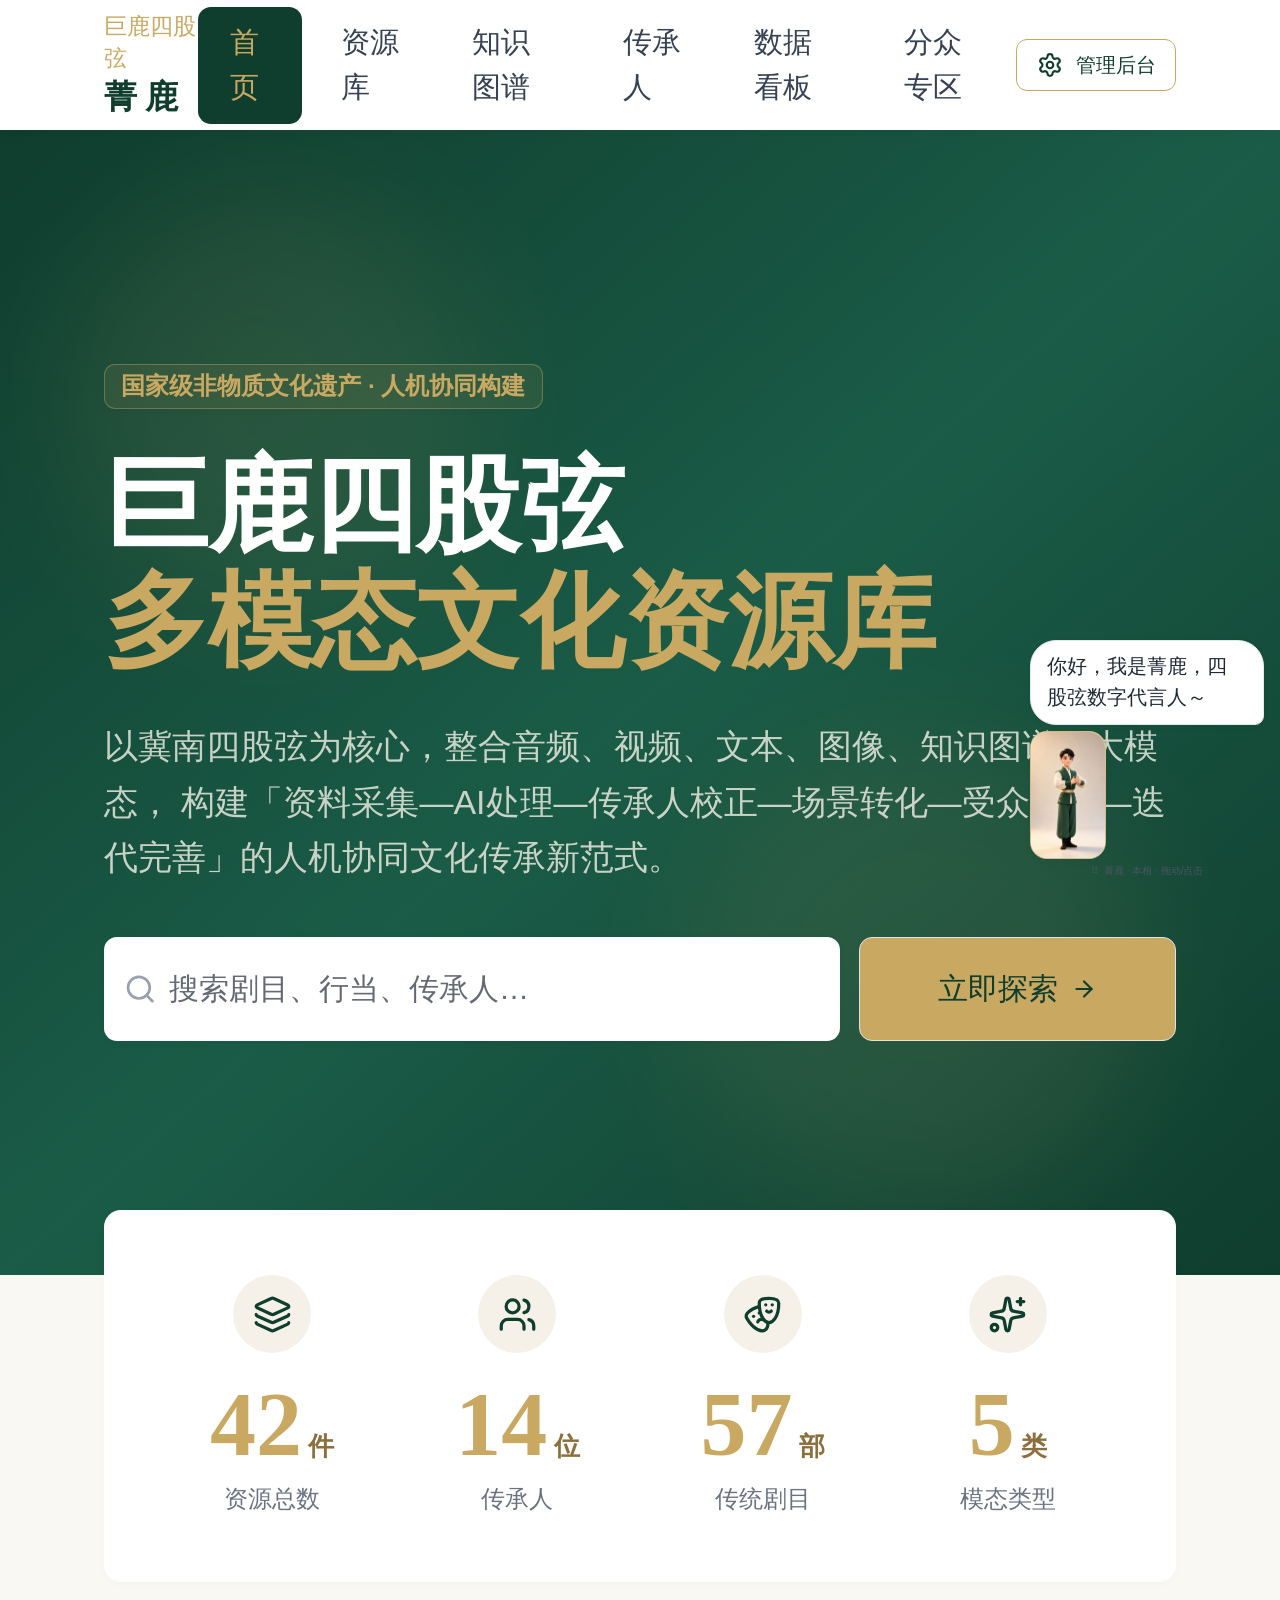
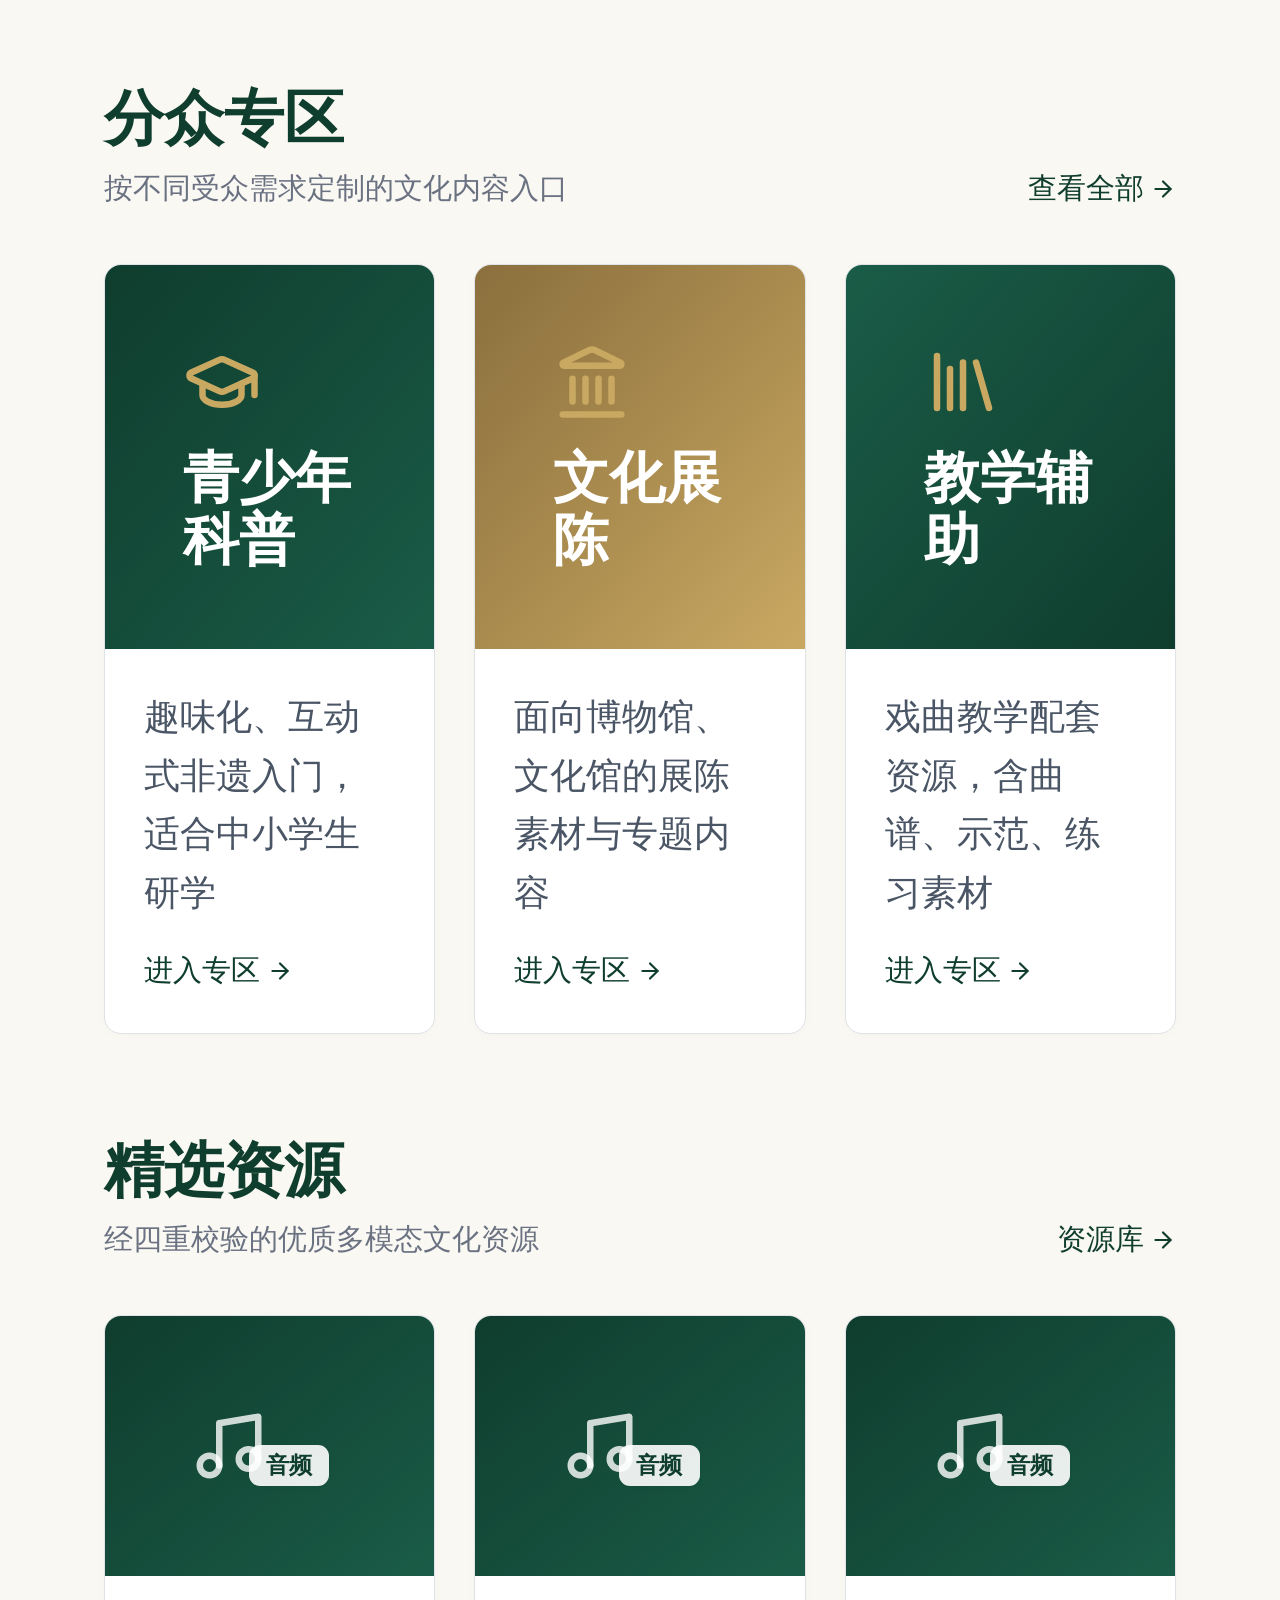
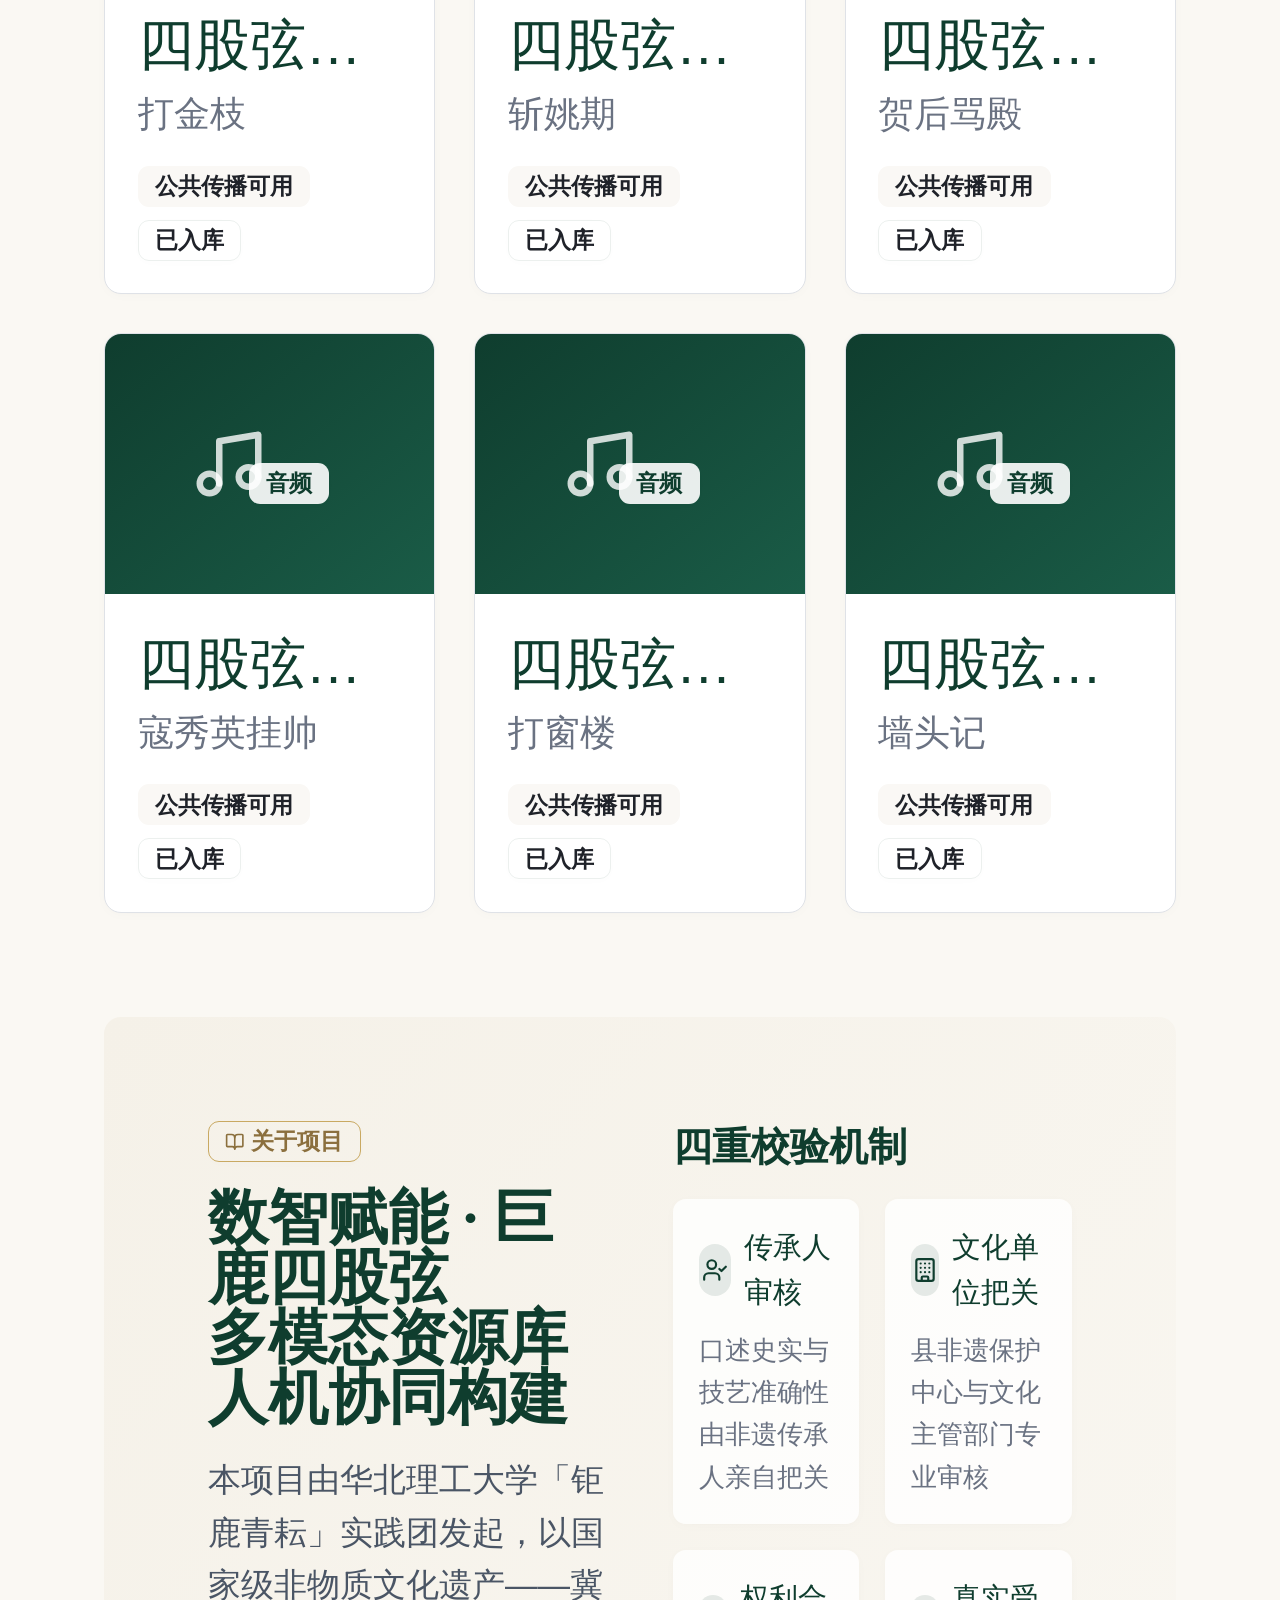
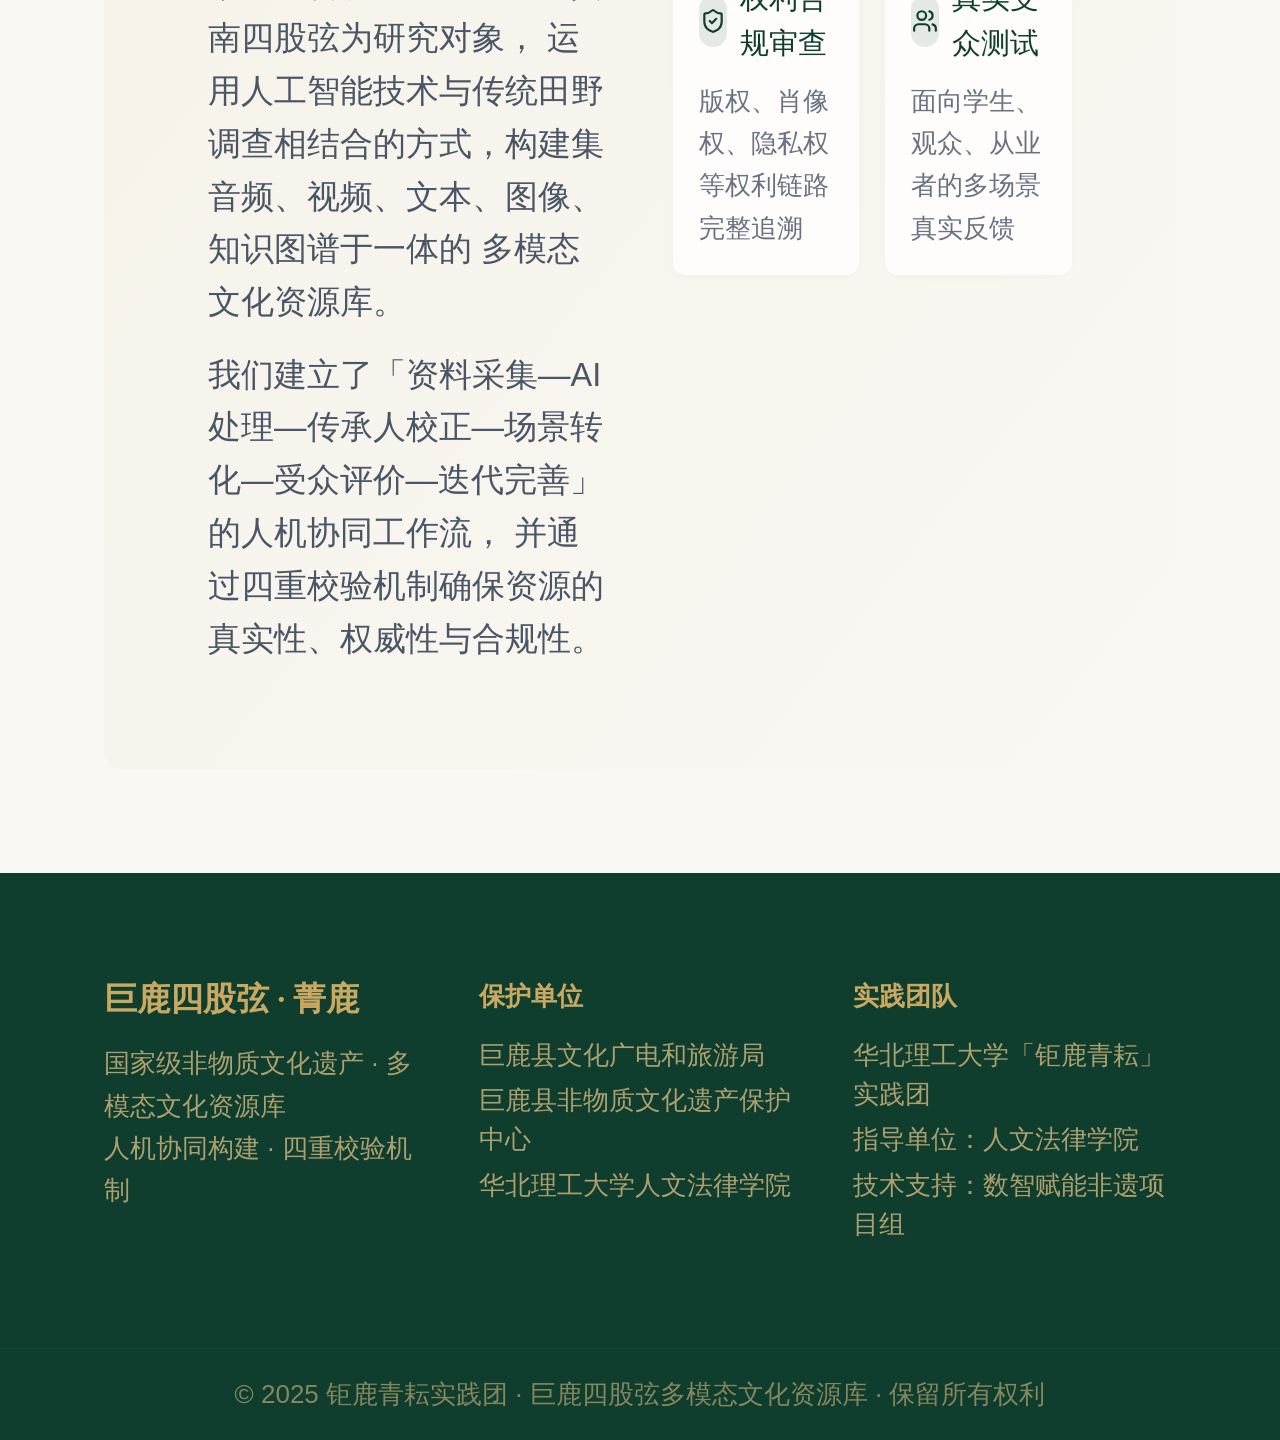
==== commit f2b402f8: "待机改为静态立绘（一个人站着）v21" ====
--- a/index.html
+++ b/index.html
@@ -24,7 +24,7 @@
   <script>
     window.__platform__ = {};
   </script>
-  <script type="module" crossorigin src="./assets/index-CXYNhgek.js"></script>
+  <script type="module" crossorigin src="./assets/index-BVEJ5SHZ.js"></script>
   <link rel="stylesheet" href="./assets/index-CQzMg-yq.css">
 </head>
 <body>
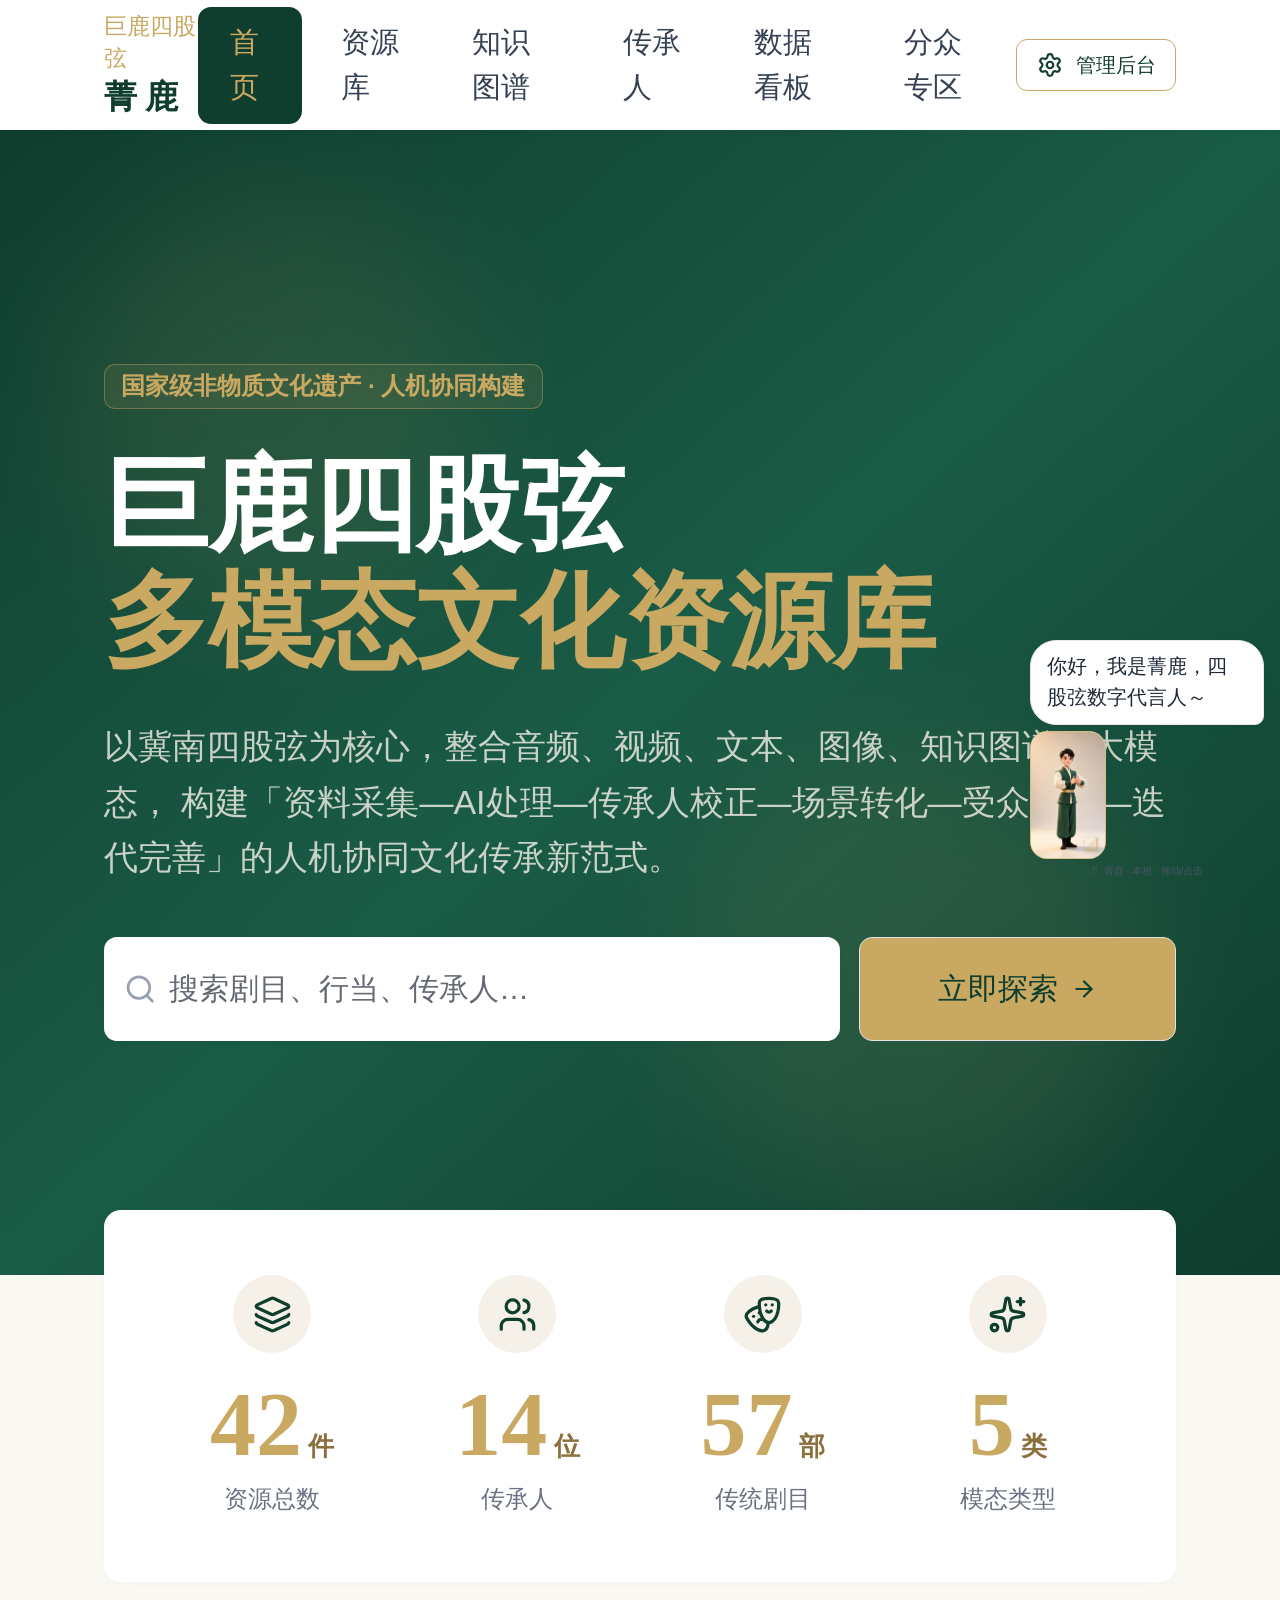
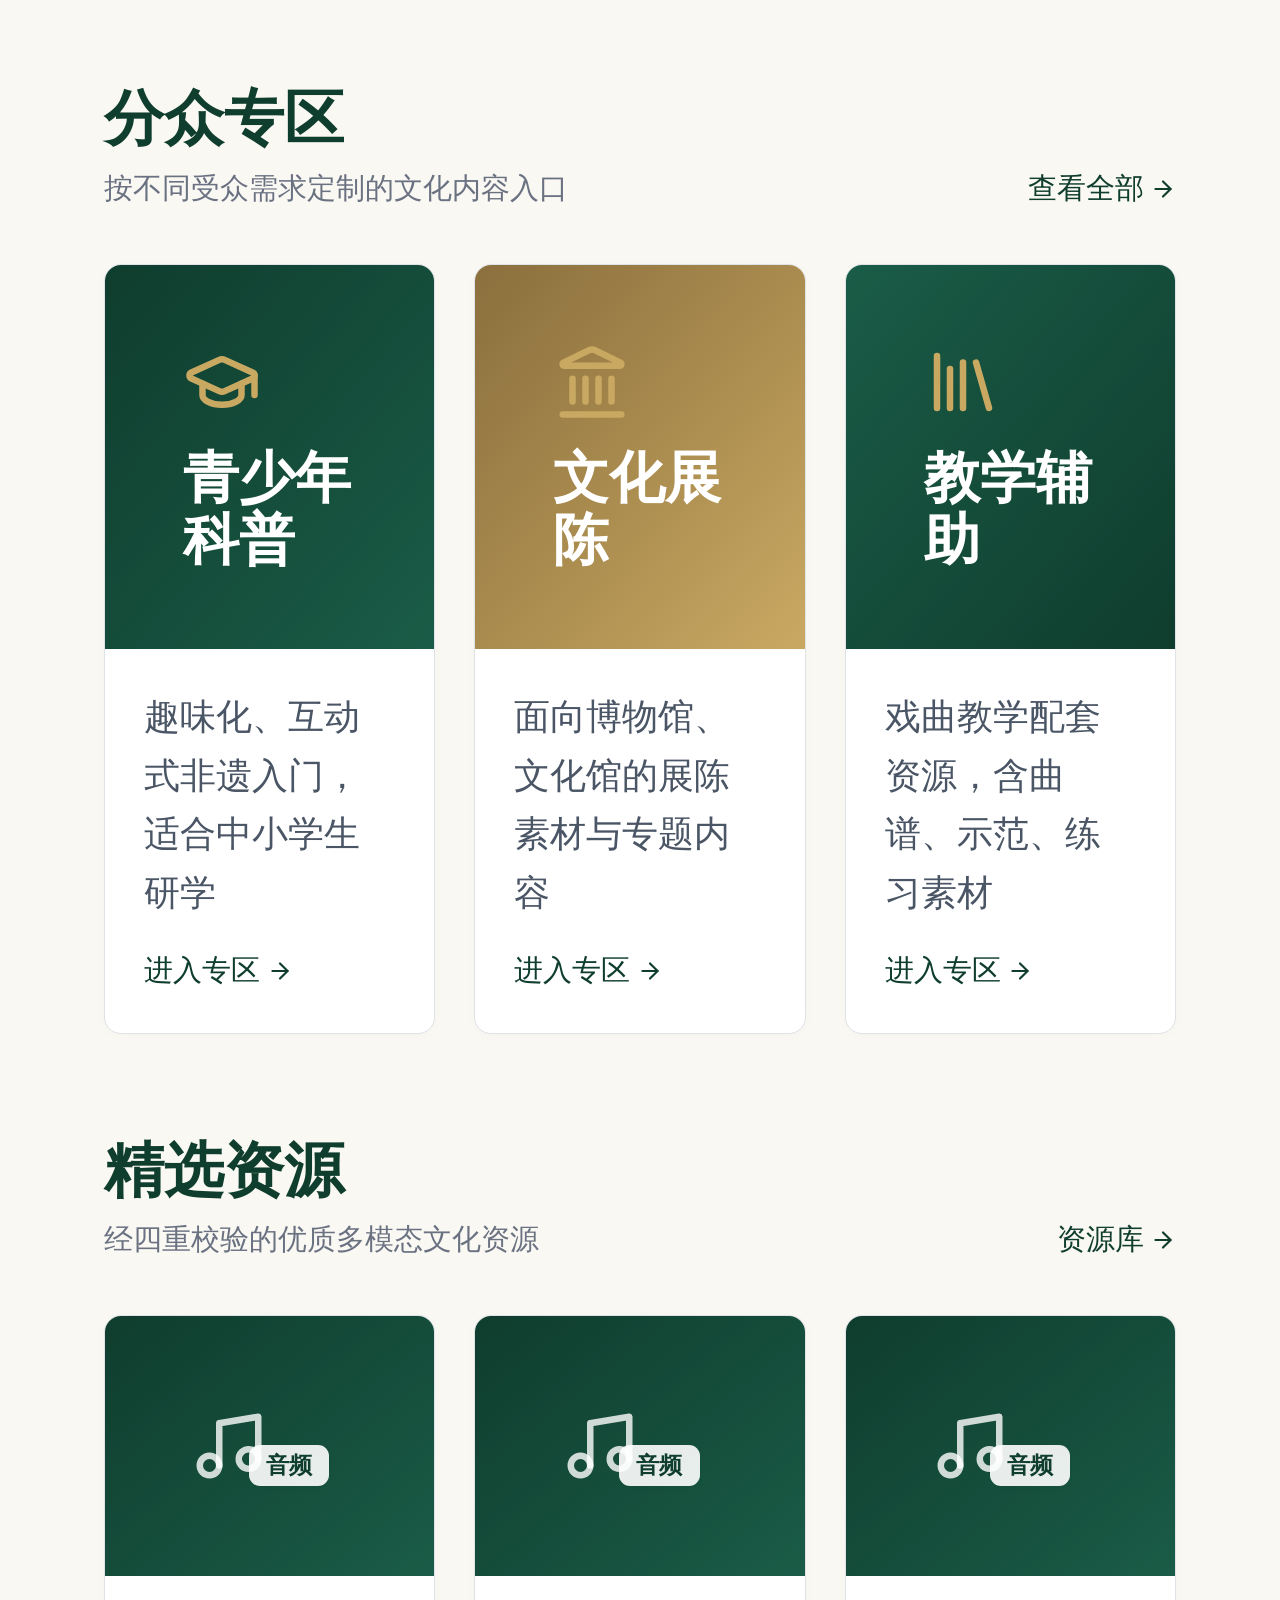
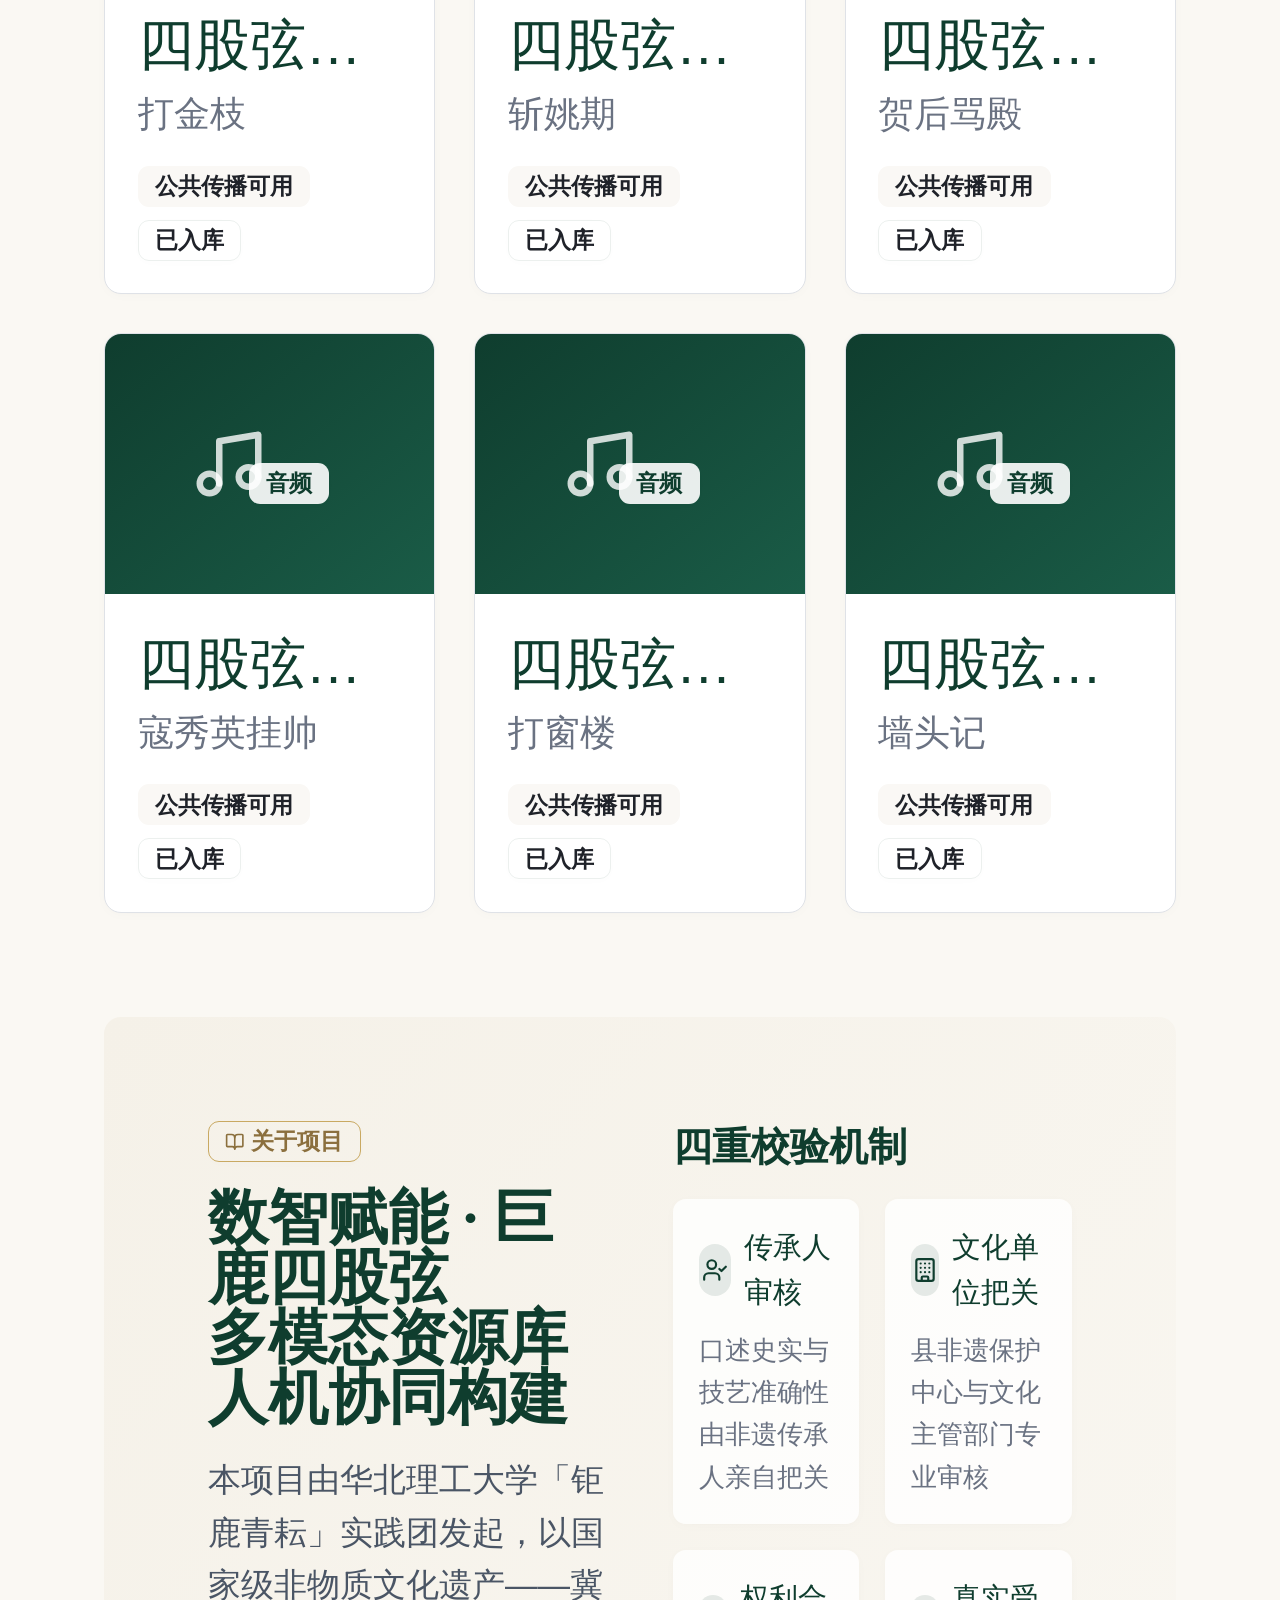
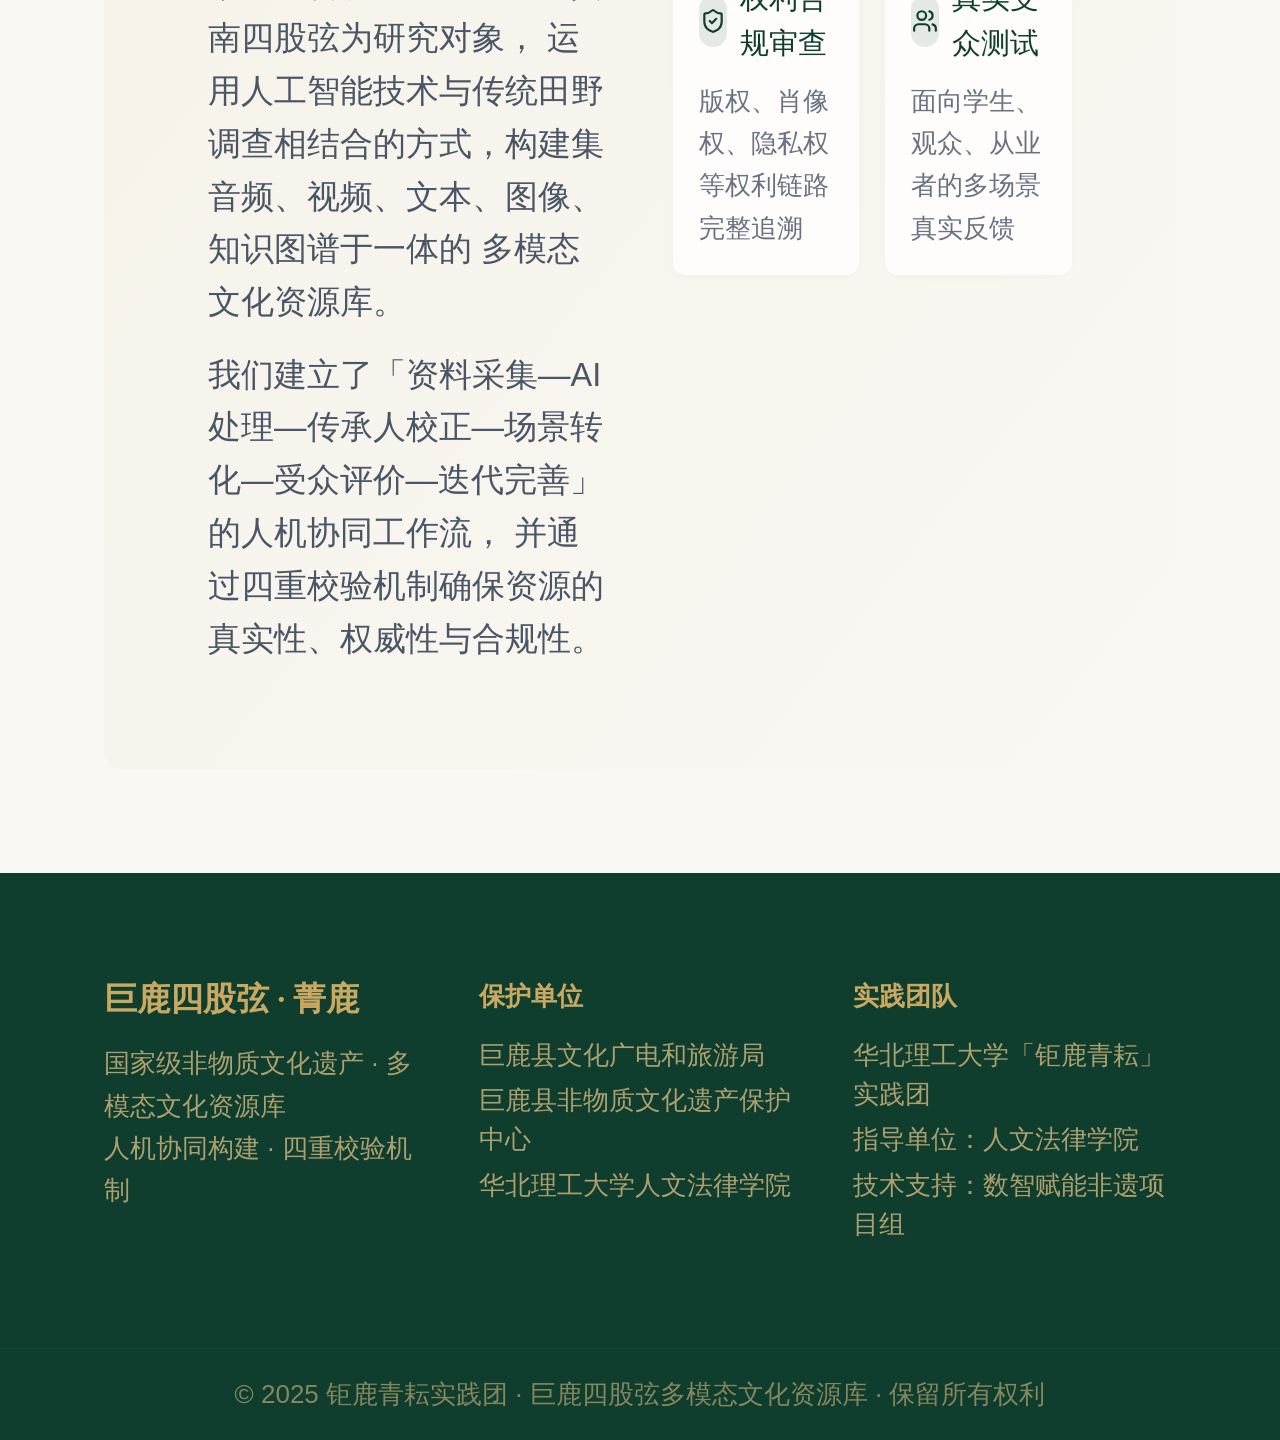
==== commit dfba0537: "数字人等比缩放手柄 v23" ====
--- a/index.html
+++ b/index.html
@@ -24,8 +24,8 @@
   <script>
     window.__platform__ = {};
   </script>
-  <script type="module" crossorigin src="./assets/index-BVEJ5SHZ.js"></script>
-  <link rel="stylesheet" href="./assets/index-CQzMg-yq.css">
+  <script type="module" crossorigin src="./assets/index-CEZ_Qhcu.js"></script>
+  <link rel="stylesheet" href="./assets/index-CgqQYFYk.css">
 </head>
 <body>
   <div id="root"></div>
--- a/assets/index-CgqQYFYk.css
+++ b/assets/index-CgqQYFYk.css
@@ -0,0 +1 @@
+@layer properties{@supports ((-webkit-hyphens:none) and (not (margin-trim:inline))) or ((-moz-orient:inline) and (not (color:rgb(from red r g b)))){*,:before,:after,::backdrop{--tw-translate-x:0;--tw-translate-y:0;--tw-translate-z:0;--tw-rotate-x:initial;--tw-rotate-y:initial;--tw-rotate-z:initial;--tw-skew-x:initial;--tw-skew-y:initial;--tw-border-style:solid;--tw-leading:initial;--tw-font-weight:initial;--tw-shadow:0 0 #0000;--tw-shadow-color:initial;--tw-shadow-alpha:100%;--tw-inset-shadow:0 0 #0000;--tw-inset-shadow-color:initial;--tw-inset-shadow-alpha:100%;--tw-ring-color:initial;--tw-ring-shadow:0 0 #0000;--tw-inset-ring-color:initial;--tw-inset-ring-shadow:0 0 #0000;--tw-ring-inset:initial;--tw-ring-offset-width:0px;--tw-ring-offset-color:#fff;--tw-ring-offset-shadow:0 0 #0000;--tw-outline-style:solid;--tw-duration:initial;--tw-ease:initial}}}@layer theme{:root,:host{--font-sans:-apple-system, BlinkMacSystemFont, "Segoe UI", Roboto, "Helvetica Neue", "Noto Sans", Arial, sans-serif, "Apple Color Emoji", "Segoe UI Emoji", "Segoe UI Symbol", "Noto Color Emoji";--font-serif:ui-serif, Georgia, Cambria, "Times New Roman", Times, serif;--font-mono:ui-monospace, SFMono-Regular, Menlo, Monaco, Consolas, "Liberation Mono", "Courier New", monospace;--color-neutral-300:oklch(87% 0 none);--color-neutral-700:oklch(37.1% 0 none);--color-neutral-950:oklch(14.5% 0 none);--color-black:#000;--color-white:#fff;--spacing:.25rem;--container-sm:24rem;--text-xs:.75rem;--text-xs--line-height:calc(1 / .75);--text-sm:.875rem;--text-sm--line-height:calc(1.25 / .875);--text-base:1rem;--text-base--line-height: 1.5 ;--font-weight-normal:400;--font-weight-medium:500;--font-weight-semibold:600;--radius-sm:.25rem;--radius-md:.375rem;--radius-lg:.5rem;--shadow-2xs:0 1px #0000000d;--shadow-xs:0 1px 2px 0 #0000000d;--shadow-sm:0 1px 3px 0 #0000001a, 0 1px 2px -1px #0000001a;--shadow-md:0 4px 6px -1px #0000001a, 0 2px 4px -2px #0000001a;--shadow-lg:0 10px 15px -3px #0000001a, 0 4px 6px -4px #0000001a;--shadow-xl:0 20px 25px -5px #0000001a, 0 8px 10px -6px #0000001a;--shadow-2xl:0 25px 50px -12px #00000040;--ease-in-out:cubic-bezier(.4, 0, .2, 1);--animate-spin:spin 1s linear infinite;--animate-pulse:pulse 2s cubic-bezier(.4, 0, .6, 1) infinite;--default-transition-duration:.15s;--default-transition-timing-function:cubic-bezier(.4, 0, .2, 1);--default-font-family:var(--font-sans);--default-mono-font-family:var(--font-mono)}}@layer base{*,:after,:before,::backdrop{box-sizing:border-box;border:0 solid;margin:0;padding:0}::file-selector-button{box-sizing:border-box;border:0 solid;margin:0;padding:0}html,:host{-webkit-text-size-adjust:100%;-moz-tab-size:4;-o-tab-size:4;tab-size:4;line-height:1.5;font-family:var(--default-font-family,-apple-system, BlinkMacSystemFont, "Segoe UI", Roboto, "Helvetica Neue", "Noto Sans", Arial, sans-serif, "Apple Color Emoji", "Segoe UI Emoji", "Segoe UI Symbol", "Noto Color Emoji");font-feature-settings:var(--default-font-feature-settings,normal);font-variation-settings:var(--default-font-variation-settings,normal);-webkit-tap-highlight-color:transparent}hr{height:0;color:inherit;border-top-width:1px}abbr:where([title]){-webkit-text-decoration:underline dotted;text-decoration:underline dotted}h1,h2,h3,h4,h5,h6{font-size:inherit;font-weight:inherit}a{color:inherit;-webkit-text-decoration:inherit;text-decoration:inherit}b,strong{font-weight:bolder}code,kbd,samp,pre{font-family:var(--default-mono-font-family,ui-monospace, SFMono-Regular, Menlo, Monaco, Consolas, "Liberation Mono", "Courier New", monospace);font-feature-settings:var(--default-mono-font-feature-settings,normal);font-variation-settings:var(--default-mono-font-variation-settings,normal);font-size:1em}small{font-size:80%}sub,sup{vertical-align:baseline;font-size:75%;line-height:0;position:relative}sub{bottom:-.25em}sup{top:-.5em}table{text-indent:0;border-color:inherit;border-collapse:collapse}:-moz-focusring:where(:not(iframe)){outline:auto}progress{vertical-align:baseline}summary{display:list-item}ol,ul,menu{list-style:none}img,svg,video,canvas,audio,iframe,embed,object{vertical-align:middle;display:block}img,video{max-width:100%;height:auto}button,input,select,optgroup,textarea{font:inherit;font-feature-settings:inherit;font-variation-settings:inherit;letter-spacing:inherit;color:inherit;opacity:1;background-color:#0000;border-radius:0}::file-selector-button{font:inherit;font-feature-settings:inherit;font-variation-settings:inherit;letter-spacing:inherit;color:inherit;opacity:1;background-color:#0000;border-radius:0}:where(select:is([multiple],[size])) optgroup{font-weight:bolder}:where(select:is([multiple],[size])) optgroup option{padding-inline-start:20px}::file-selector-button{margin-inline-end:4px}::-moz-placeholder{opacity:1}::placeholder{opacity:1}@supports (not (-webkit-appearance:-apple-pay-button)) or (contain-intrinsic-size:1px){::-moz-placeholder{color:currentColor}::placeholder{color:currentColor}@supports (color:color-mix(in lab,red,red)){::-moz-placeholder{color:color-mix(in oklab,currentcolor 50%,transparent)}::placeholder{color:color-mix(in oklab,currentcolor 50%,transparent)}}}textarea{resize:vertical}::-webkit-search-decoration{-webkit-appearance:none}::-webkit-date-and-time-value{min-height:1lh;text-align:inherit}::-webkit-datetime-edit{display:inline-flex}::-webkit-datetime-edit-fields-wrapper{padding:0}::-webkit-datetime-edit{padding-block:0}::-webkit-datetime-edit-year-field{padding-block:0}::-webkit-datetime-edit-month-field{padding-block:0}::-webkit-datetime-edit-day-field{padding-block:0}::-webkit-datetime-edit-hour-field{padding-block:0}::-webkit-datetime-edit-minute-field{padding-block:0}::-webkit-datetime-edit-second-field{padding-block:0}::-webkit-datetime-edit-millisecond-field{padding-block:0}::-webkit-datetime-edit-meridiem-field{padding-block:0}::-webkit-calendar-picker-indicator{line-height:1}:-moz-ui-invalid{box-shadow:none}button,input:where([type=button],[type=reset],[type=submit]){-webkit-appearance:button;-moz-appearance:button;appearance:button}::file-selector-button{-webkit-appearance:button;-moz-appearance:button;appearance:button}::-webkit-inner-spin-button{height:auto}::-webkit-outer-spin-button{height:auto}[hidden]:where(:not([hidden=until-found])){display:none!important}:root{--color-blue-50:#f0f4ff;--color-blue-100:#e0e9ff;--color-blue-200:#c2d4ff;--color-blue-300:#94b4ff;--color-blue-400:#7aa2ff;--color-blue-500:#5083fb;--color-blue-600:#336df4;--color-blue-700:#1456f0;--color-blue-800:#0442d2;--color-blue-900:#002f9e;--color-blue-950:#002270;--color-pink-50:#fef0f8;--color-pink-100:#fee2f2;--color-pink-200:#f8c4e1;--color-pink-300:#f598cc;--color-pink-400:#eb78b8;--color-pink-500:#df58a5;--color-pink-600:#cc398c;--color-pink-700:#b82879;--color-pink-800:#9d1562;--color-pink-900:#730744;--color-pink-950:#550c35;--color-neutral-00:#fff;--color-neutral-50:#f5f6f7;--color-neutral-100:#f2f3f5;--color-neutral-200:#eff0f1;--color-neutral-300:#dee0e3;--color-neutral-400:#d0d3d6;--color-neutral-500:#bbbfc4;--color-neutral-600:#8f959e;--color-neutral-650:#51565d;--color-neutral-700:#646a73;--color-neutral-800:#373c43;--color-neutral-900:#2b2f36;--color-neutral-950:#1f2329;--color-neutral-1000:#000;--color-green-50:#e4fae1;--color-green-100:#d0f5ce;--color-green-200:#95e599;--color-green-300:#5cd168;--color-green-400:#35bd4b;--color-green-500:#32a645;--color-green-600:#258832;--color-green-700:#1a7526;--color-green-800:#0b6017;--color-green-900:#04430c;--color-green-950:#022c07;--color-indigo-50:#f2f3fd;--color-indigo-100:#e9eafb;--color-indigo-200:#cccff9;--color-indigo-300:#abb0f2;--color-indigo-400:#959bee;--color-indigo-500:#757df0;--color-indigo-600:#5b65f5;--color-indigo-700:#4752e6;--color-indigo-800:#333dcc;--color-indigo-900:#1e27a4;--color-indigo-950:#151b70;--color-lime-50:#f2f8d3;--color-lime-100:#e3f0a3;--color-lime-200:#c8dd5f;--color-lime-300:#a2c10b;--color-lime-400:#91ad00;--color-lime-500:#7b9207;--color-lime-600:#6b7f06;--color-lime-700:#5c6d08;--color-lime-800:#4a5804;--color-lime-900:#333d00;--color-lime-950:#262e00;--color-orange-50:#fff3e5;--color-orange-100:#fee7cd;--color-orange-200:#fec48b;--color-orange-300:#ff9d4c;--color-orange-400:#ff811a;--color-orange-500:#ed6d0c;--color-orange-600:#c25705;--color-orange-700:#a44904;--color-orange-800:#853a05;--color-orange-900:#642b02;--color-orange-950:#3b1a02;--color-purple-50:#f5f0fe;--color-purple-100:#efe6fe;--color-purple-200:#dcc9fd;--color-purple-300:#c8a9fc;--color-purple-400:#b791fa;--color-purple-500:#9f6ff1;--color-purple-600:#8d55ed;--color-purple-700:#7a35f0;--color-purple-800:#611fd6;--color-purple-900:#4811a6;--color-purple-950:#2f0080;--color-red-50:#fef0f0;--color-red-100:#fee3e2;--color-red-200:#fdc6c4;--color-red-300:#f89e9b;--color-red-400:#ff7570;--color-red-500:#f54a45;--color-red-600:#e22e28;--color-red-700:#c02a26;--color-red-800:#a11c17;--color-red-900:#741915;--color-red-950:#590603;--color-amber-50:#ffffdb;--color-amber-100:#fffca3;--color-amber-200:#fff67a;--color-amber-300:#fff258;--color-amber-400:#ffe928;--color-amber-500:#e5ce00;--color-amber-600:#c2a800;--color-amber-700:#8f7c00;--color-amber-800:#5c4f00;--color-amber-900:#423700;--color-amber-950:#2c2502;--color-teal-50:#e2f8f5;--color-teal-100:#c4f2ec;--color-teal-200:#6fe8d8;--color-teal-300:#33d6c0;--color-teal-400:#2dbeab;--color-teal-500:#10a893;--color-teal-600:#0f8575;--color-teal-700:#067062;--color-teal-800:#045d51;--color-teal-900:#03443b;--color-teal-950:#02312a;--color-cyan-50:#e7f8fe;--color-cyan-100:#caeffc;--color-cyan-200:#97dcfc;--color-cyan-300:#3ec3f7;--color-cyan-400:#25b0e7;--color-cyan-500:#1295ca;--color-cyan-600:#047fb0;--color-cyan-700:#076a94;--color-cyan-800:#0f587a;--color-cyan-900:#06415c;--color-cyan-950:#072b3d;--color-yellow-50:#fbf4df;--color-yellow-100:#faedc2;--color-yellow-200:#fcdf7e;--color-yellow-300:#fad355;--color-yellow-400:#ffc60a;--color-yellow-500:#d99904;--color-yellow-600:#ad7a03;--color-yellow-700:#865b03;--color-yellow-800:#6f4a01;--color-yellow-900:#573601;--color-yellow-950:#382201;--color-violet-50:#fceefc;--color-violet-100:#f9e2f9;--color-violet-200:#f3c4f3;--color-violet-300:#e59ce5;--color-violet-400:#de81de;--color-violet-500:#cf5ecf;--color-violet-600:#bf3dbf;--color-violet-700:#a630a6;--color-violet-800:#872787;--color-violet-900:#6a116a;--color-violet-950:#520052;--fontReverse:#fff;--bgContentBase:#f8f9fa;--bgMask:0, 0, 0, .4;--bgTextSelection:20, 86, 240, .3;--lineDividerDefault:31, 35, 41, .15;--lineDividerModule:31, 35, 41, .15}.dark{--color-blue-50:#152340;--color-blue-100:#173166;--color-blue-200:#194294;--color-blue-300:#2655b6;--color-blue-400:#275fce;--color-blue-500:#3370eb;--color-blue-600:#4c88ff;--color-blue-700:#75a4ff;--color-blue-800:#8fb4ff;--color-blue-900:#bdd2ff;--color-blue-950:#bdd2ff;--color-pink-50:#3a182b;--color-pink-100:#591c3f;--color-pink-200:#782b57;--color-pink-300:#94386c;--color-pink-400:#ab417d;--color-pink-500:#c24a8e;--color-pink-600:#db5ea4;--color-pink-700:#ed77ba;--color-pink-800:#fc94cf;--color-pink-900:#ffc2e5;--color-pink-950:#ffe0f2;--color-neutral-00:#aaa;--color-neutral-50:#1a1a1a;--color-neutral-100:#292929;--color-neutral-200:#373737;--color-neutral-300:#434343;--color-neutral-400:#505050;--color-neutral-500:#5f5f5f;--color-neutral-600:#757575;--color-neutral-700:#a6a6a6;--color-neutral-800:#e0e0e0;--color-neutral-900:#e8e8e8;--color-neutral-950:#ebebeb;--color-neutral-1000:#fff;--color-green-50:#022c07;--color-green-100:#04430c;--color-green-200:#0b6017;--color-green-300:#1a7526;--color-green-400:#258832;--color-green-500:#32a645;--color-green-600:#35bd4b;--color-green-700:#5cd168;--color-green-800:#95e599;--color-green-900:#d0f5ce;--color-green-950:#e4fae1;--color-indigo-50:#1e204a;--color-indigo-100:#2a2d69;--color-indigo-200:#373d90;--color-indigo-300:#474fb8;--color-indigo-400:#515ad6;--color-indigo-500:#5e68e8;--color-indigo-600:#7b83f7;--color-indigo-700:#9499f7;--color-indigo-800:#aaaff8;--color-indigo-900:#cdd0f9;--color-indigo-950:#e7e9fe;--color-lime-50:#212702;--color-lime-100:#303804;--color-lime-200:#404c06;--color-lime-300:#53610a;--color-lime-400:#5f700a;--color-lime-500:#6b7f05;--color-lime-600:#82990a;--color-lime-700:#93af04;--color-lime-800:#a6c313;--color-lime-900:#c2e12d;--color-lime-950:#e3f391;--color-orange-50:#33210b;--color-orange-100:#4a2b10;--color-orange-200:#683a12;--color-orange-300:#8a4a19;--color-orange-400:#a15317;--color-orange-500:#b85e1a;--color-orange-600:#db7018;--color-orange-700:#f3871b;--color-orange-800:#f89e44;--color-orange-900:#fec88b;--color-orange-950:#fee7cd;--color-purple-50:#2b194a;--color-purple-100:#3f2073;--color-purple-200:#5529a3;--color-purple-300:#6c39c6;--color-purple-400:#7c4ad4;--color-purple-500:#8c55ec;--color-purple-600:#a575fa;--color-purple-700:#b88ffe;--color-purple-800:#c5a3ff;--color-purple-900:#dbc8fd;--color-purple-950:#efe5ff;--color-red-50:#590603;--color-red-100:#741915;--color-red-200:#a11c17;--color-red-300:#c02a26;--color-red-400:#e22e28;--color-red-500:#f54a45;--color-red-600:#ff7570;--color-red-700:#f89e9b;--color-red-800:#fdc6c4;--color-red-900:#fee3e2;--color-red-950:#fef0f0;--color-amber-50:#29250a;--color-amber-100:#38320c;--color-amber-200:#574d01;--color-amber-300:#7a6a01;--color-amber-400:#9c8702;--color-amber-500:#c9b218;--color-amber-600:#e5cd17;--color-amber-700:#f5df36;--color-amber-800:#f7e663;--color-amber-900:#faed7a;--color-amber-950:#fff59e;--color-teal-50:#132926;--color-teal-100:#173b36;--color-teal-200:#1d4e47;--color-teal-300:#25665e;--color-teal-400:#227369;--color-teal-500:#198578;--color-teal-600:#1fa18f;--color-teal-700:#1ab7a1;--color-teal-800:#17cfb5;--color-teal-900:#65e7d5;--color-teal-950:#b7f7ef;--color-cyan-50:#152830;--color-cyan-100:#103647;--color-cyan-200:#164359;--color-cyan-300:#135a78;--color-cyan-400:#146c91;--color-cyan-500:#1a7fab;--color-cyan-600:#1099cc;--color-cyan-700:#25b2e5;--color-cyan-800:#51c3f0;--color-cyan-900:#89dffe;--color-cyan-950:#c7f0ff;--color-yellow-50:#30250a;--color-yellow-100:#473409;--color-yellow-200:#63470f;--color-yellow-300:#8a6419;--color-yellow-400:#ad7d15;--color-yellow-500:#d49b0b;--color-yellow-600:#f0b622;--color-yellow-700:#fbcb46;--color-yellow-800:#fcd456;--color-yellow-900:#ffde75;--color-yellow-950:#ffeaa3;--color-violet-50:#3b153b;--color-violet-100:#541854;--color-violet-200:#712871;--color-violet-300:#8b378b;--color-violet-400:#a43da4;--color-violet-500:#b54ab5;--color-violet-600:#d661d6;--color-violet-700:#e17fe1;--color-violet-800:#e99be9;--color-violet-900:#f4c3f4;--color-violet-950:#fcdffc;--fontReverse:#000;--bgContentBase:#121212;--bgMask:0, 0, 0, .6;--bgTextSelection:117, 164, 255, .3;--lineDividerDefault:207, 207, 207, .15;--lineDividerModule:0, 0, 0, 1}*{border-color:var(--border);outline-color:var(--ring)}@supports (color:color-mix(in lab,red,red)){*{outline-color:color-mix(in oklab,var(--ring) 50%,transparent)}}body{background-color:var(--background);color:var(--foreground)}.container{margin-left:auto;margin-right:auto}}@layer antd,components;@layer utilities{.pointer-events-none{pointer-events:none}.visible{visibility:visible}.absolute{position:absolute}.fixed{position:fixed}.relative{position:relative}.static{position:static}.inset-0{inset:0}.inset-x-0{inset-inline:0}.inset-y-0{inset-block:0}.top-0{top:0}.top-1\/2{top:50%}.top-full{top:100%}.right-0{right:0}.bottom-0{bottom:0}.left-0{left:0}.left-1\/2{left:50%}.z-0{z-index:0}.z-40{z-index:40}.z-50{z-index:50}.z-\[1\]{z-index:1}.z-\[99999\]{z-index:99999}.container{width:100%}@media(min-width:40rem){.container{max-width:40rem}}@media(min-width:48rem){.container{max-width:48rem}}@media(min-width:64rem){.container{max-width:64rem}}@media(min-width:80rem){.container{max-width:80rem}}@media(min-width:96rem){.container{max-width:96rem}}.-mx-1{margin-inline:calc(var(--spacing) * -1)}.my-\[3px\]{margin-block:3px}.ms-\[-1px\]{margin-inline-start:-1px}.me-\[-1px\]{margin-inline-end:-1px}.-mt-16{margin-top:calc(var(--spacing) * -16)}.mt-1{margin-top:var(--spacing)}.mt-2{margin-top:calc(var(--spacing) * 2)}.mt-6{margin-top:calc(var(--spacing) * 6)}.mt-\[-1px\]{margin-top:-1px}.mt-\[22px\]{margin-top:22px}.mt-\[68px\]{margin-top:68px}.mt-auto{margin-top:auto}.mr-1{margin-right:var(--spacing)}.mb-1{margin-bottom:var(--spacing)}.mb-3{margin-bottom:calc(var(--spacing) * 3)}.mb-6{margin-bottom:calc(var(--spacing) * 6)}.ml-0{margin-left:0}.ml-auto{margin-left:auto}.line-clamp-2{-webkit-line-clamp:2;-webkit-box-orient:vertical;display:-webkit-box;overflow:hidden}.block{display:block}.flex{display:flex}.hidden{display:none}.inline{display:inline}.inline-block{display:inline-block}.inline-flex{display:inline-flex}.table{display:table}.aspect-square{aspect-ratio:1}.size-3{width:calc(var(--spacing) * 3);height:calc(var(--spacing) * 3)}.size-4{width:calc(var(--spacing) * 4);height:calc(var(--spacing) * 4)}.size-8{width:calc(var(--spacing) * 8);height:calc(var(--spacing) * 8)}.size-9{width:calc(var(--spacing) * 9);height:calc(var(--spacing) * 9)}.size-10{width:calc(var(--spacing) * 10);height:calc(var(--spacing) * 10)}.size-\[20px\]{width:20px;height:20px}.size-full{width:100%;height:100%}.h-3{height:calc(var(--spacing) * 3)}.h-4{height:calc(var(--spacing) * 4)}.h-5{height:calc(var(--spacing) * 5)}.h-6{height:calc(var(--spacing) * 6)}.h-8{height:calc(var(--spacing) * 8)}.h-9{height:calc(var(--spacing) * 9)}.h-10{height:calc(var(--spacing) * 10)}.h-24{height:calc(var(--spacing) * 24)}.h-\[42px\]{height:42px}.h-\[90px\]{height:90px}.h-\[136px\]{height:136px}.h-\[468px\]{height:468px}.h-\[calc\(100vh-64px\)\]{height:calc(100vh - 64px)}.h-auto{height:auto}.h-full{height:100%}.max-h-\[165px\]{max-height:165px}.min-h-screen{min-height:100vh}.w-3{width:calc(var(--spacing) * 3)}.w-3\/4{width:75%}.w-4{width:calc(var(--spacing) * 4)}.w-5{width:calc(var(--spacing) * 5)}.w-6{width:calc(var(--spacing) * 6)}.w-24{width:calc(var(--spacing) * 24)}.w-72{width:calc(var(--spacing) * 72)}.w-\[90px\]{width:90px}.w-\[90vw\]{width:90vw}.w-\[100px\]{width:100px}.w-\[120px\]{width:120px}.w-\[180px\]{width:180px}.w-\[320px\]{width:320px}.w-fit{width:-moz-fit-content;width:fit-content}.w-full{width:100%}.max-w-\[148px\]{max-width:148px}.max-w-\[172px\]{max-width:172px}.max-w-\[196px\]{max-width:196px}.max-w-\[200px\]{max-width:200px}.max-w-\[400px\]{max-width:400px}.min-w-0{min-width:0}.min-w-\[74px\]{min-width:74px}.min-w-\[120px\]{min-width:120px}.flex-1{flex:1}.flex-shrink-0,.shrink-0{flex-shrink:0}.flex-grow{flex-grow:1}.origin-\(--radix-popover-content-transform-origin\){transform-origin:var(--radix-popover-content-transform-origin)}.-translate-x-1\/2{--tw-translate-x: -50% ;translate:var(--tw-translate-x) var(--tw-translate-y)}.-translate-y-1\/2{--tw-translate-y: -50% ;translate:var(--tw-translate-x) var(--tw-translate-y)}.rotate-180{rotate:180deg}.transform{transform:var(--tw-rotate-x,) var(--tw-rotate-y,) var(--tw-rotate-z,) var(--tw-skew-x,) var(--tw-skew-y,)}.animate-pulse{animation:var(--animate-pulse)}.animate-spin{animation:var(--animate-spin)}.cursor-not-allowed{cursor:not-allowed}.cursor-pointer{cursor:pointer}.resize{resize:both}.flex-col{flex-direction:column}.flex-wrap{flex-wrap:wrap}.items-center{align-items:center}.items-start{align-items:flex-start}.justify-center{justify-content:center}.justify-end{justify-content:flex-end}.gap-1{gap:var(--spacing)}.gap-1\.5{gap:calc(var(--spacing) * 1.5)}.gap-2{gap:calc(var(--spacing) * 2)}.gap-3{gap:calc(var(--spacing) * 3)}.gap-4{gap:calc(var(--spacing) * 4)}.gap-y-0{row-gap:0}.truncate{text-overflow:ellipsis;white-space:nowrap;overflow:hidden}.overflow-hidden{overflow:hidden}.overflow-y-auto{overflow-y:auto}.rounded-\[8px\]{border-radius:8px}.rounded-\[10px\]{border-radius:10px}.rounded-full{border-radius:3.40282e38px}.rounded-lg{border-radius:var(--radius-lg)}.rounded-md{border-radius:var(--radius-md)}.rounded-sm{border-radius:var(--radius-sm)}.border{border-style:var(--tw-border-style);border-width:1px}.border-0{border-style:var(--tw-border-style);border-width:0}.border-4{border-style:var(--tw-border-style);border-width:4px}.border-t{border-top-style:var(--tw-border-style);border-top-width:1px}.border-r{border-right-style:var(--tw-border-style);border-right-width:1px}.border-b{border-bottom-style:var(--tw-border-style);border-bottom-width:1px}.border-l{border-left-style:var(--tw-border-style);border-left-width:1px}.border-solid{--tw-border-style:solid;border-style:solid}.border-\[var\(--border\,var\(--color-neutral-300\,\#dee0e3\)\)\]{border-color:var(--border,var(--color-neutral-300,#dee0e3))}.border-transparent{border-color:#0000}.border-white{border-color:var(--color-white)}.\!bg-transparent{background-color:#0000!important}.bg-\[rgb\(31\,35\,41\)\]{background-color:#1f2329}.bg-\[var\(--popover\,var\(--color-neutral-00\,\#fff\)\)\]{background-color:var(--popover,var(--color-neutral-00,#fff))}.bg-black\/40{background-color:#0006}@supports (color:color-mix(in lab,red,red)){.bg-black\/40{background-color:color-mix(in oklab,var(--color-black) 40%,transparent)}}.bg-black\/50{background-color:#00000080}@supports (color:color-mix(in lab,red,red)){.bg-black\/50{background-color:color-mix(in oklab,var(--color-black) 50%,transparent)}}.bg-transparent{background-color:#0000}.bg-white{background-color:var(--color-white)}.fill-\[rgb\(31\,35\,41\)\]{fill:#1f2329}.stroke-\[rgb\(31\,35\,41\)\]{stroke:#1f2329}.object-cover{-o-object-fit:cover;object-fit:cover}.p-0{padding:0}.p-4{padding:calc(var(--spacing) * 4)}.p-5{padding:calc(var(--spacing) * 5)}.p-6{padding:calc(var(--spacing) * 6)}.p-\[3px\]{padding:3px}.px-0{padding-inline:0}.px-0\.5{padding-inline:calc(var(--spacing) * .5)}.px-1{padding-inline:var(--spacing)}.px-2{padding-inline:calc(var(--spacing) * 2)}.px-3{padding-inline:calc(var(--spacing) * 3)}.px-4{padding-inline:calc(var(--spacing) * 4)}.px-6{padding-inline:calc(var(--spacing) * 6)}.py-0{padding-block:0}.py-0\.5{padding-block:calc(var(--spacing) * .5)}.py-1{padding-block:var(--spacing)}.py-1\.5{padding-block:calc(var(--spacing) * 1.5)}.py-2{padding-block:calc(var(--spacing) * 2)}.py-\[5px\]{padding-block:5px}.pt-0{padding-top:0}.pr-1\.5{padding-right:calc(var(--spacing) * 1.5)}.pr-2{padding-right:calc(var(--spacing) * 2)}.pr-2\.5{padding-right:calc(var(--spacing) * 2.5)}.pr-\[7px\]{padding-right:7px}.pl-0\.5{padding-left:calc(var(--spacing) * .5)}.pl-1{padding-left:var(--spacing)}.pl-3{padding-left:calc(var(--spacing) * 3)}.text-center{text-align:center}.text-base{font-size:var(--text-base);line-height:var(--tw-leading,var(--text-base--line-height))}.text-sm{font-size:var(--text-sm);line-height:var(--tw-leading,var(--text-sm--line-height))}.text-xs{font-size:var(--text-xs);line-height:var(--tw-leading,var(--text-xs--line-height))}.text-\[10px\]{font-size:10px}.text-\[11px\]{font-size:11px}.text-\[12px\]{font-size:12px}.text-\[14px\]{font-size:14px}.text-\[16px\]{font-size:16px}.text-\[22px\]{font-size:22px}.leading-5{--tw-leading:calc(var(--spacing) * 5);line-height:calc(var(--spacing) * 5)}.leading-6{--tw-leading:calc(var(--spacing) * 6);line-height:calc(var(--spacing) * 6)}.leading-\[16px\]{--tw-leading:16px;line-height:16px}.leading-\[20px\]{--tw-leading:20px;line-height:20px}.leading-\[22px\]{--tw-leading:22px;line-height:22px}.leading-\[24px\]{--tw-leading:24px;line-height:24px}.leading-\[28px\]{--tw-leading:28px;line-height:28px}.leading-none{--tw-leading:1;line-height:1}.font-medium{--tw-font-weight:var(--font-weight-medium);font-weight:var(--font-weight-medium)}.font-normal{--tw-font-weight:var(--font-weight-normal);font-weight:var(--font-weight-normal)}.font-semibold{--tw-font-weight:var(--font-weight-semibold);font-weight:var(--font-weight-semibold)}.break-all{word-break:break-all}.whitespace-nowrap{white-space:nowrap}.\!text-inherit{color:inherit!important}.text-\[\#1F2329\]{color:#1f2329}.text-\[var\(--foreground\,var\(--color-neutral-950\,\#1f2329\)\)\]{color:var(--foreground,var(--color-neutral-950,#1f2329))}.text-\[var\(--muted-foreground\,var\(--color-neutral-700\,\#646a73\)\)\]{color:var(--muted-foreground,var(--color-neutral-700,#646a73))}.text-\[var\(--popover-foreground\,var\(--color-neutral-950\,\#1f2329\)\)\]{color:var(--popover-foreground,var(--color-neutral-950,#1f2329))}.text-white{color:var(--color-white)}.underline-offset-4{text-underline-offset:4px}.opacity-0{opacity:0}.opacity-50{opacity:.5}.opacity-60{opacity:.6}.shadow-\[0px_6px_18px_6px_rgba\(31\,35\,41\,0\.03\)\,0px_3px_6px_-6px_rgba\(31\,35\,41\,0\.05\)\,0px_4px_8px_rgba\(31\,35\,41\,0\.03\)\]{--tw-shadow:0px 6px 18px 6px var(--tw-shadow-color,#1f232908), 0px 3px 6px -6px var(--tw-shadow-color,#1f23290d), 0px 4px 8px var(--tw-shadow-color,#1f232908);box-shadow:var(--tw-inset-shadow),var(--tw-inset-ring-shadow),var(--tw-ring-offset-shadow),var(--tw-ring-shadow),var(--tw-shadow)}.shadow-\[0px_8px_24px_8px_rgba\(31\,35\,41\,0\.04\)\,0px_6px_12px_rgba\(31\,35\,41\,0\.04\)\,0px_4px_8px_-8px_rgba\(31\,35\,41\,0\.06\)\]{--tw-shadow:0px 8px 24px 8px var(--tw-shadow-color,#1f23290a), 0px 6px 12px var(--tw-shadow-color,#1f23290a), 0px 4px 8px -8px var(--tw-shadow-color,#1f23290f);box-shadow:var(--tw-inset-shadow),var(--tw-inset-ring-shadow),var(--tw-ring-offset-shadow),var(--tw-ring-shadow),var(--tw-shadow)}.shadow-lg{--tw-shadow:0 10px 15px -3px var(--tw-shadow-color,#0000001a), 0 4px 6px -4px var(--tw-shadow-color,#0000001a);box-shadow:var(--tw-inset-shadow),var(--tw-inset-ring-shadow),var(--tw-ring-offset-shadow),var(--tw-ring-shadow),var(--tw-shadow)}.shadow-md{--tw-shadow:0 4px 6px -1px var(--tw-shadow-color,#0000001a), 0 2px 4px -2px var(--tw-shadow-color,#0000001a);box-shadow:var(--tw-inset-shadow),var(--tw-inset-ring-shadow),var(--tw-ring-offset-shadow),var(--tw-ring-shadow),var(--tw-shadow)}.shadow-none{--tw-shadow:0 0 #0000;box-shadow:var(--tw-inset-shadow),var(--tw-inset-ring-shadow),var(--tw-ring-offset-shadow),var(--tw-ring-shadow),var(--tw-shadow)}.shadow-xs{--tw-shadow:0 1px 2px 0 var(--tw-shadow-color,#0000000d);box-shadow:var(--tw-inset-shadow),var(--tw-inset-ring-shadow),var(--tw-ring-offset-shadow),var(--tw-ring-shadow),var(--tw-shadow)}.ring-0{--tw-ring-shadow:var(--tw-ring-inset,) 0 0 0 calc(0px + var(--tw-ring-offset-width)) var(--tw-ring-color,currentcolor);box-shadow:var(--tw-inset-shadow),var(--tw-inset-ring-shadow),var(--tw-ring-offset-shadow),var(--tw-ring-shadow),var(--tw-shadow)}.ring-1{--tw-ring-shadow:var(--tw-ring-inset,) 0 0 0 calc(1px + var(--tw-ring-offset-width)) var(--tw-ring-color,currentcolor);box-shadow:var(--tw-inset-shadow),var(--tw-inset-ring-shadow),var(--tw-ring-offset-shadow),var(--tw-ring-shadow),var(--tw-shadow)}.outline-hidden{--tw-outline-style:none;outline-style:none}@media(forced-colors:active){.outline-hidden{outline-offset:2px;outline:2px solid #0000}}.outline{outline-style:var(--tw-outline-style);outline-width:1px}.transition{transition-property:color,background-color,border-color,outline-color,text-decoration-color,fill,stroke,--tw-gradient-from,--tw-gradient-via,--tw-gradient-to,opacity,box-shadow,transform,translate,scale,rotate,filter,backdrop-filter,display,content-visibility,overlay,pointer-events;transition-timing-function:var(--tw-ease,var(--default-transition-timing-function));transition-duration:var(--tw-duration,var(--default-transition-duration))}.transition-\[color\,box-shadow\]{transition-property:color,box-shadow;transition-timing-function:var(--tw-ease,var(--default-transition-timing-function));transition-duration:var(--tw-duration,var(--default-transition-duration))}.transition-all{transition-property:all;transition-timing-function:var(--tw-ease,var(--default-transition-timing-function));transition-duration:var(--tw-duration,var(--default-transition-duration))}.transition-colors{transition-property:color,background-color,border-color,outline-color,text-decoration-color,fill,stroke,--tw-gradient-from,--tw-gradient-via,--tw-gradient-to;transition-timing-function:var(--tw-ease,var(--default-transition-timing-function));transition-duration:var(--tw-duration,var(--default-transition-duration))}.duration-200{--tw-duration:.2s;transition-duration:.2s}.ease-in-out{--tw-ease:var(--ease-in-out);transition-timing-function:var(--ease-in-out)}.outline-none{--tw-outline-style:none;outline-style:none}@media(hover:hover){.group-hover\:pointer-events-auto:is(:where(.group):hover *){pointer-events:auto}.group-hover\:opacity-100:is(:where(.group):hover *){opacity:1}}.file\:inline-flex::file-selector-button{display:inline-flex}.file\:h-7::file-selector-button{height:calc(var(--spacing) * 7)}.file\:border-0::file-selector-button{border-style:var(--tw-border-style);border-width:0}.file\:bg-transparent::file-selector-button{background-color:#0000}.file\:text-sm::file-selector-button{font-size:var(--text-sm);line-height:var(--tw-leading,var(--text-sm--line-height))}.file\:font-medium::file-selector-button{--tw-font-weight:var(--font-weight-medium);font-weight:var(--font-weight-medium)}@media(hover:hover){.hover\:bg-\[rgba\(31\,35\,41\,0\.15\)\]:hover{background-color:#1f232926}.hover\:opacity-100:hover{opacity:1}.not-disabled\:hover\:underline:not(:disabled):hover{text-decoration-line:underline}}.focus-visible\:ring-0:focus-visible{--tw-ring-shadow:var(--tw-ring-inset,) 0 0 0 calc(0px + var(--tw-ring-offset-width)) var(--tw-ring-color,currentcolor);box-shadow:var(--tw-inset-shadow),var(--tw-inset-ring-shadow),var(--tw-ring-offset-shadow),var(--tw-ring-shadow),var(--tw-shadow)}.focus-visible\:ring-\[3px\]:focus-visible{--tw-ring-shadow:var(--tw-ring-inset,) 0 0 0 calc(3px + var(--tw-ring-offset-width)) var(--tw-ring-color,currentcolor);box-shadow:var(--tw-inset-shadow),var(--tw-inset-ring-shadow),var(--tw-ring-offset-shadow),var(--tw-ring-shadow),var(--tw-shadow)}.focus-visible\:ring-offset-0:focus-visible{--tw-ring-offset-width:0px;--tw-ring-offset-shadow:var(--tw-ring-inset,) 0 0 0 var(--tw-ring-offset-width) var(--tw-ring-offset-color)}.focus-visible\:outline-none:focus-visible{--tw-outline-style:none;outline-style:none}.active\:bg-\[rgba\(31\,35\,41\,0\.2\)\]:active{background-color:#1f232933}.disabled\:pointer-events-none:disabled{pointer-events:none}.disabled\:cursor-not-allowed:disabled{cursor:not-allowed}.disabled\:opacity-50:disabled{opacity:.5}.has-\[\>svg\]\:px-2\.5:has(>svg){padding-inline:calc(var(--spacing) * 2.5)}.has-\[\>svg\]\:px-3:has(>svg){padding-inline:calc(var(--spacing) * 3)}.has-\[\>svg\]\:px-4:has(>svg){padding-inline:calc(var(--spacing) * 4)}.data-\[state\=closed\]\:duration-300[data-state=closed]{--tw-duration:.3s;transition-duration:.3s}.data-\[state\=open\]\:duration-500[data-state=open]{--tw-duration:.5s;transition-duration:.5s}@media(min-width:40rem){.sm\:max-w-\[480px\]{max-width:480px}.sm\:max-w-sm{max-width:var(--container-sm)}}@media(min-width:48rem){.md\:text-sm{font-size:var(--text-sm);line-height:var(--tw-leading,var(--text-sm--line-height))}}.\[\&_svg\]\:pointer-events-none svg{pointer-events:none}.\[\&_svg\]\:shrink-0 svg{flex-shrink:0}.\[\&_svg\:not\(\[class\*\=\'size-\'\]\)\]\:size-4 svg:not([class*=size-]){width:calc(var(--spacing) * 4);height:calc(var(--spacing) * 4)}.\[\&\>svg\]\:pointer-events-none>svg{pointer-events:none}.\[\&\>svg\]\:size-3>svg{width:calc(var(--spacing) * 3);height:calc(var(--spacing) * 3)}}:root{--ud-normal-bg: #fff;--ud-normal-border: #dee0e3;--ud-normal-text: #1f2329;--ud-success-bg: #e4fae1;--ud-success-border: #32a645;--ud-success-text: #1f2329;--ud-info-bg: #f0f4ff;--ud-info-border: #1456f0;--ud-info-text: #1f2329;--ud-warning-bg: #fff3e5;--ud-warning-border: #ed6d0c;--ud-warning-text: #1f2329;--ud-error-bg: #fef0f0;--ud-error-border: #f54a45;--ud-error-text: #1f2329}[data-sonner-toast][data-styled=true] [data-button]{background:var(--ud-info-border)}[data-sonner-toaster][data-sonner-theme=dark] [data-sonner-toast] [data-close-button]{background:var(--ud-normal-bg);border-color:var(--ud-normal-border);color:var(--ud-normal-text)}[data-sonner-toaster][data-sonner-theme=dark] [data-sonner-toast] [data-close-button]:hover{background:var(--ud-normal-bg-hover);border-color:var(--ud-normal-border-hover)}[data-rich-colors=true][data-sonner-toast][data-type=success]{background:var(--ud-success-bg);border-color:var(--ud-success-border);color:var(--ud-success-text)}[data-rich-colors=true][data-sonner-toast][data-type=success] [data-icon]{color:var(--ud-success-border)}[data-rich-colors=true][data-sonner-toast][data-type=success] [data-close-button]{background:var(--ud-success-bg);border-color:var(--ud-success-border);color:var(--ud-success-text)}[data-rich-colors=true][data-sonner-toast][data-type=success] [data-close-button] [data-icon]{color:var(--ud-success-border)}[data-rich-colors=true][data-sonner-toast][data-type=info]{background:var(--ud-info-bg);border-color:var(--ud-info-border);color:var(--ud-info-text)}[data-rich-colors=true][data-sonner-toast][data-type=info] [data-icon]{color:var(--ud-info-border)}[data-rich-colors=true][data-sonner-toast][data-type=info] [data-close-button]{background:var(--ud-info-bg);border-color:var(--ud-info-border);color:var(--ud-info-text)}[data-rich-colors=true][data-sonner-toast][data-type=warning]{background:var(--ud-warning-bg);border-color:var(--ud-warning-border);color:var(--ud-warning-text)}[data-rich-colors=true][data-sonner-toast][data-type=warning] [data-icon]{color:var(--ud-warning-border)}[data-rich-colors=true][data-sonner-toast][data-type=warning] [data-close-button]{background:var(--ud-warning-bg);border-color:var(--ud-warning-border);color:var(--ud-warning-text)}[data-rich-colors=true][data-sonner-toast][data-type=error]{background:var(--ud-error-bg);border-color:var(--ud-error-border);color:var(--ud-error-text)}[data-rich-colors=true][data-sonner-toast][data-type=error] [data-icon]{color:var(--ud-error-border)}[data-rich-colors=true][data-sonner-toast][data-type=error] [data-close-button]{background:var(--ud-error-bg);border-color:var(--ud-error-border);color:var(--ud-error-text)}@layer properties{@supports ((-webkit-hyphens:none) and (not (margin-trim:inline))) or ((-moz-orient:inline) and (not (color:rgb(from red r g b)))){*,:before,:after,::backdrop{--tw-translate-x:0;--tw-translate-y:0;--tw-translate-z:0;--tw-rotate-x:initial;--tw-rotate-y:initial;--tw-rotate-z:initial;--tw-skew-x:initial;--tw-skew-y:initial;--tw-space-y-reverse:0;--tw-space-x-reverse:0;--tw-divide-y-reverse:0;--tw-border-style:solid;--tw-gradient-position:initial;--tw-gradient-from:#0000;--tw-gradient-via:#0000;--tw-gradient-to:#0000;--tw-gradient-stops:initial;--tw-gradient-via-stops:initial;--tw-gradient-from-position:0%;--tw-gradient-via-position:50%;--tw-gradient-to-position:100%;--tw-leading:initial;--tw-font-weight:initial;--tw-tracking:initial;--tw-ordinal:initial;--tw-slashed-zero:initial;--tw-numeric-figure:initial;--tw-numeric-spacing:initial;--tw-numeric-fraction:initial;--tw-shadow:0 0 #0000;--tw-shadow-color:initial;--tw-shadow-alpha:100%;--tw-inset-shadow:0 0 #0000;--tw-inset-shadow-color:initial;--tw-inset-shadow-alpha:100%;--tw-ring-color:initial;--tw-ring-shadow:0 0 #0000;--tw-inset-ring-color:initial;--tw-inset-ring-shadow:0 0 #0000;--tw-ring-inset:initial;--tw-ring-offset-width:0px;--tw-ring-offset-color:#fff;--tw-ring-offset-shadow:0 0 #0000;--tw-outline-style:solid;--tw-blur:initial;--tw-brightness:initial;--tw-contrast:initial;--tw-grayscale:initial;--tw-hue-rotate:initial;--tw-invert:initial;--tw-opacity:initial;--tw-saturate:initial;--tw-sepia:initial;--tw-drop-shadow:initial;--tw-drop-shadow-color:initial;--tw-drop-shadow-alpha:100%;--tw-drop-shadow-size:initial;--tw-backdrop-blur:initial;--tw-backdrop-brightness:initial;--tw-backdrop-contrast:initial;--tw-backdrop-grayscale:initial;--tw-backdrop-hue-rotate:initial;--tw-backdrop-invert:initial;--tw-backdrop-opacity:initial;--tw-backdrop-saturate:initial;--tw-backdrop-sepia:initial;--tw-duration:initial;--tw-ease:initial;--tw-content:"";--tw-scale-x:1;--tw-scale-y:1;--tw-scale-z:1;--tw-animation-delay:0s;--tw-animation-direction:normal;--tw-animation-duration:initial;--tw-animation-fill-mode:none;--tw-animation-iteration-count:1;--tw-enter-blur:0;--tw-enter-opacity:1;--tw-enter-rotate:0;--tw-enter-scale:1;--tw-enter-translate-x:0;--tw-enter-translate-y:0;--tw-exit-blur:0;--tw-exit-opacity:1;--tw-exit-rotate:0;--tw-exit-scale:1;--tw-exit-translate-x:0;--tw-exit-translate-y:0}}}@layer theme{:root,:host{--font-sans:var(--font-sans);--font-serif:var(--font-serif);--font-mono:var(--font-mono);--color-red-50:oklch(97.1% .013 17.38);--color-red-100:oklch(93.6% .032 17.717);--color-red-200:oklch(88.5% .062 18.334);--color-red-500:oklch(63.7% .237 25.331);--color-red-600:oklch(57.7% .245 27.325);--color-red-700:oklch(50.5% .213 27.518);--color-red-800:oklch(44.4% .177 26.899);--color-orange-500:oklch(70.5% .213 47.604);--color-yellow-500:oklch(79.5% .184 86.047);--color-green-50:oklch(98.2% .018 155.826);--color-green-500:oklch(72.3% .219 149.579);--color-green-600:oklch(62.7% .194 149.214);--color-blue-200:oklch(88.2% .059 254.128);--color-blue-500:oklch(62.3% .214 259.815);--color-blue-600:oklch(54.6% .245 262.881);--color-blue-900:oklch(37.9% .146 265.522);--color-purple-600:oklch(55.8% .288 302.321);--color-gray-50:oklch(98.5% .002 247.839);--color-gray-100:oklch(96.7% .003 264.542);--color-gray-200:oklch(92.8% .006 264.531);--color-gray-300:oklch(87.2% .01 258.338);--color-gray-400:oklch(70.7% .022 261.325);--color-gray-500:oklch(55.1% .027 264.364);--color-gray-600:oklch(44.6% .03 256.802);--color-gray-700:oklch(37.3% .034 259.733);--color-gray-800:oklch(27.8% .033 256.848);--color-neutral-300:oklch(87% 0 none);--color-neutral-500:oklch(55.6% 0 none);--color-neutral-700:oklch(37.1% 0 none);--color-neutral-950:oklch(14.5% 0 none);--color-black:#000;--color-white:#fff;--spacing:.25rem;--container-sm:24rem;--container-md:28rem;--container-lg:32rem;--container-xl:36rem;--container-2xl:42rem;--container-3xl:48rem;--container-5xl:64rem;--text-xs:.75rem;--text-xs--line-height:calc(1 / .75);--text-sm:.875rem;--text-sm--line-height:calc(1.25 / .875);--text-base:1rem;--text-base--line-height: 1.5 ;--text-lg:1.125rem;--text-lg--line-height:calc(1.75 / 1.125);--text-xl:1.25rem;--text-xl--line-height:calc(1.75 / 1.25);--text-2xl:1.5rem;--text-2xl--line-height:calc(2 / 1.5);--text-3xl:1.875rem;--text-3xl--line-height: 1.2 ;--text-4xl:2.25rem;--text-4xl--line-height:calc(2.5 / 2.25);--text-5xl:3rem;--text-5xl--line-height:1;--text-6xl:3.75rem;--text-6xl--line-height:1;--text-7xl:4.5rem;--text-7xl--line-height:1;--text-8xl:6rem;--text-8xl--line-height:1;--font-weight-normal:400;--font-weight-medium:500;--font-weight-semibold:600;--font-weight-bold:700;--tracking-tight:-.025em;--tracking-wider:.05em;--tracking-widest:.1em;--leading-tight:1.25;--leading-snug:1.375;--leading-normal:1.5;--leading-relaxed:1.625;--radius-xs:.125rem;--radius-2xl:1rem;--shadow-2xs:var(--shadow-2xs);--shadow-xs:var(--shadow-xs);--shadow-sm:var(--shadow-sm);--shadow-md:var(--shadow-md);--shadow-lg:var(--shadow-lg);--shadow-xl:var(--shadow-xl);--shadow-2xl:var(--shadow-2xl);--ease-out:cubic-bezier(0, 0, .2, 1);--ease-in-out:cubic-bezier(.4, 0, .2, 1);--animate-spin:spin 1s linear infinite;--animate-pulse:pulse 2s cubic-bezier(.4, 0, .6, 1) infinite;--blur-sm:8px;--blur-3xl:64px;--aspect-video:16 / 9;--default-transition-duration:.15s;--default-transition-timing-function:cubic-bezier(.4, 0, .2, 1);--default-font-family:var(--font-sans);--default-mono-font-family:var(--font-mono);--shadow:var(--shadow);--color-muted-foreground:var(--muted-foreground);--color-border:var(--border)}}@layer base{*,:after,:before,::backdrop{box-sizing:border-box;border:0 solid;margin:0;padding:0}::file-selector-button{box-sizing:border-box;border:0 solid;margin:0;padding:0}html,:host{-webkit-text-size-adjust:100%;-moz-tab-size:4;-o-tab-size:4;tab-size:4;line-height:1.5;font-family:var(--default-font-family,-apple-system, BlinkMacSystemFont, "Segoe UI", Roboto, "Helvetica Neue", "Noto Sans", Arial, sans-serif, "Apple Color Emoji", "Segoe UI Emoji", "Segoe UI Symbol", "Noto Color Emoji");font-feature-settings:var(--default-font-feature-settings,normal);font-variation-settings:var(--default-font-variation-settings,normal);-webkit-tap-highlight-color:transparent}hr{height:0;color:inherit;border-top-width:1px}abbr:where([title]){-webkit-text-decoration:underline dotted;text-decoration:underline dotted}h1,h2,h3,h4,h5,h6{font-size:inherit;font-weight:inherit}a{color:inherit;-webkit-text-decoration:inherit;text-decoration:inherit}b,strong{font-weight:bolder}code,kbd,samp,pre{font-family:var(--default-mono-font-family,ui-monospace, SFMono-Regular, Menlo, Monaco, Consolas, "Liberation Mono", "Courier New", monospace);font-feature-settings:var(--default-mono-font-feature-settings,normal);font-variation-settings:var(--default-mono-font-variation-settings,normal);font-size:1em}small{font-size:80%}sub,sup{vertical-align:baseline;font-size:75%;line-height:0;position:relative}sub{bottom:-.25em}sup{top:-.5em}table{text-indent:0;border-color:inherit;border-collapse:collapse}:-moz-focusring:where(:not(iframe)){outline:auto}progress{vertical-align:baseline}summary{display:list-item}ol,ul,menu{list-style:none}img,svg,video,canvas,audio,iframe,embed,object{vertical-align:middle;display:block}img,video{max-width:100%;height:auto}button,input,select,optgroup,textarea{font:inherit;font-feature-settings:inherit;font-variation-settings:inherit;letter-spacing:inherit;color:inherit;opacity:1;background-color:#0000;border-radius:0}::file-selector-button{font:inherit;font-feature-settings:inherit;font-variation-settings:inherit;letter-spacing:inherit;color:inherit;opacity:1;background-color:#0000;border-radius:0}:where(select:is([multiple],[size])) optgroup{font-weight:bolder}:where(select:is([multiple],[size])) optgroup option{padding-inline-start:20px}::file-selector-button{margin-inline-end:4px}::-moz-placeholder{opacity:1}::placeholder{opacity:1}@supports (not (-webkit-appearance:-apple-pay-button)) or (contain-intrinsic-size:1px){::-moz-placeholder{color:currentColor}::placeholder{color:currentColor}@supports (color:color-mix(in lab,red,red)){::-moz-placeholder{color:color-mix(in oklab,currentcolor 50%,transparent)}::placeholder{color:color-mix(in oklab,currentcolor 50%,transparent)}}}textarea{resize:vertical}::-webkit-search-decoration{-webkit-appearance:none}::-webkit-date-and-time-value{min-height:1lh;text-align:inherit}::-webkit-datetime-edit{display:inline-flex}::-webkit-datetime-edit-fields-wrapper{padding:0}::-webkit-datetime-edit{padding-block:0}::-webkit-datetime-edit-year-field{padding-block:0}::-webkit-datetime-edit-month-field{padding-block:0}::-webkit-datetime-edit-day-field{padding-block:0}::-webkit-datetime-edit-hour-field{padding-block:0}::-webkit-datetime-edit-minute-field{padding-block:0}::-webkit-datetime-edit-second-field{padding-block:0}::-webkit-datetime-edit-millisecond-field{padding-block:0}::-webkit-datetime-edit-meridiem-field{padding-block:0}::-webkit-calendar-picker-indicator{line-height:1}:-moz-ui-invalid{box-shadow:none}button,input:where([type=button],[type=reset],[type=submit]){-webkit-appearance:button;-moz-appearance:button;appearance:button}::file-selector-button{-webkit-appearance:button;-moz-appearance:button;appearance:button}::-webkit-inner-spin-button{height:auto}::-webkit-outer-spin-button{height:auto}[hidden]:where(:not([hidden=until-found])){display:none!important}:root{--color-blue-50:#f0f4ff;--color-blue-100:#e0e9ff;--color-blue-200:#c2d4ff;--color-blue-300:#94b4ff;--color-blue-400:#7aa2ff;--color-blue-500:#5083fb;--color-blue-600:#336df4;--color-blue-700:#1456f0;--color-blue-800:#0442d2;--color-blue-900:#002f9e;--color-blue-950:#002270;--color-pink-50:#fef0f8;--color-pink-100:#fee2f2;--color-pink-200:#f8c4e1;--color-pink-300:#f598cc;--color-pink-400:#eb78b8;--color-pink-500:#df58a5;--color-pink-600:#cc398c;--color-pink-700:#b82879;--color-pink-800:#9d1562;--color-pink-900:#730744;--color-pink-950:#550c35;--color-neutral-00:#fff;--color-neutral-50:#f5f6f7;--color-neutral-100:#f2f3f5;--color-neutral-200:#eff0f1;--color-neutral-300:#dee0e3;--color-neutral-400:#d0d3d6;--color-neutral-500:#bbbfc4;--color-neutral-600:#8f959e;--color-neutral-650:#51565d;--color-neutral-700:#646a73;--color-neutral-800:#373c43;--color-neutral-900:#2b2f36;--color-neutral-950:#1f2329;--color-neutral-1000:#000;--color-green-50:#e4fae1;--color-green-100:#d0f5ce;--color-green-200:#95e599;--color-green-300:#5cd168;--color-green-400:#35bd4b;--color-green-500:#32a645;--color-green-600:#258832;--color-green-700:#1a7526;--color-green-800:#0b6017;--color-green-900:#04430c;--color-green-950:#022c07;--color-indigo-50:#f2f3fd;--color-indigo-100:#e9eafb;--color-indigo-200:#cccff9;--color-indigo-300:#abb0f2;--color-indigo-400:#959bee;--color-indigo-500:#757df0;--color-indigo-600:#5b65f5;--color-indigo-700:#4752e6;--color-indigo-800:#333dcc;--color-indigo-900:#1e27a4;--color-indigo-950:#151b70;--color-lime-50:#f2f8d3;--color-lime-100:#e3f0a3;--color-lime-200:#c8dd5f;--color-lime-300:#a2c10b;--color-lime-400:#91ad00;--color-lime-500:#7b9207;--color-lime-600:#6b7f06;--color-lime-700:#5c6d08;--color-lime-800:#4a5804;--color-lime-900:#333d00;--color-lime-950:#262e00;--color-orange-50:#fff3e5;--color-orange-100:#fee7cd;--color-orange-200:#fec48b;--color-orange-300:#ff9d4c;--color-orange-400:#ff811a;--color-orange-500:#ed6d0c;--color-orange-600:#c25705;--color-orange-700:#a44904;--color-orange-800:#853a05;--color-orange-900:#642b02;--color-orange-950:#3b1a02;--color-purple-50:#f5f0fe;--color-purple-100:#efe6fe;--color-purple-200:#dcc9fd;--color-purple-300:#c8a9fc;--color-purple-400:#b791fa;--color-purple-500:#9f6ff1;--color-purple-600:#8d55ed;--color-purple-700:#7a35f0;--color-purple-800:#611fd6;--color-purple-900:#4811a6;--color-purple-950:#2f0080;--color-red-50:#fef0f0;--color-red-100:#fee3e2;--color-red-200:#fdc6c4;--color-red-300:#f89e9b;--color-red-400:#ff7570;--color-red-500:#f54a45;--color-red-600:#e22e28;--color-red-700:#c02a26;--color-red-800:#a11c17;--color-red-900:#741915;--color-red-950:#590603;--color-amber-50:#ffffdb;--color-amber-100:#fffca3;--color-amber-200:#fff67a;--color-amber-300:#fff258;--color-amber-400:#ffe928;--color-amber-500:#e5ce00;--color-amber-600:#c2a800;--color-amber-700:#8f7c00;--color-amber-800:#5c4f00;--color-amber-900:#423700;--color-amber-950:#2c2502;--color-teal-50:#e2f8f5;--color-teal-100:#c4f2ec;--color-teal-200:#6fe8d8;--color-teal-300:#33d6c0;--color-teal-400:#2dbeab;--color-teal-500:#10a893;--color-teal-600:#0f8575;--color-teal-700:#067062;--color-teal-800:#045d51;--color-teal-900:#03443b;--color-teal-950:#02312a;--color-cyan-50:#e7f8fe;--color-cyan-100:#caeffc;--color-cyan-200:#97dcfc;--color-cyan-300:#3ec3f7;--color-cyan-400:#25b0e7;--color-cyan-500:#1295ca;--color-cyan-600:#047fb0;--color-cyan-700:#076a94;--color-cyan-800:#0f587a;--color-cyan-900:#06415c;--color-cyan-950:#072b3d;--color-yellow-50:#fbf4df;--color-yellow-100:#faedc2;--color-yellow-200:#fcdf7e;--color-yellow-300:#fad355;--color-yellow-400:#ffc60a;--color-yellow-500:#d99904;--color-yellow-600:#ad7a03;--color-yellow-700:#865b03;--color-yellow-800:#6f4a01;--color-yellow-900:#573601;--color-yellow-950:#382201;--color-violet-50:#fceefc;--color-violet-100:#f9e2f9;--color-violet-200:#f3c4f3;--color-violet-300:#e59ce5;--color-violet-400:#de81de;--color-violet-500:#cf5ecf;--color-violet-600:#bf3dbf;--color-violet-700:#a630a6;--color-violet-800:#872787;--color-violet-900:#6a116a;--color-violet-950:#520052;--fontReverse:#fff;--bgContentBase:#f8f9fa;--bgMask:0, 0, 0, .4;--bgTextSelection:20, 86, 240, .3;--lineDividerDefault:31, 35, 41, .15;--lineDividerModule:31, 35, 41, .15}.dark{--color-blue-50:#152340;--color-blue-100:#173166;--color-blue-200:#194294;--color-blue-300:#2655b6;--color-blue-400:#275fce;--color-blue-500:#3370eb;--color-blue-600:#4c88ff;--color-blue-700:#75a4ff;--color-blue-800:#8fb4ff;--color-blue-900:#bdd2ff;--color-blue-950:#bdd2ff;--color-pink-50:#3a182b;--color-pink-100:#591c3f;--color-pink-200:#782b57;--color-pink-300:#94386c;--color-pink-400:#ab417d;--color-pink-500:#c24a8e;--color-pink-600:#db5ea4;--color-pink-700:#ed77ba;--color-pink-800:#fc94cf;--color-pink-900:#ffc2e5;--color-pink-950:#ffe0f2;--color-neutral-00:#aaa;--color-neutral-50:#1a1a1a;--color-neutral-100:#292929;--color-neutral-200:#373737;--color-neutral-300:#434343;--color-neutral-400:#505050;--color-neutral-500:#5f5f5f;--color-neutral-600:#757575;--color-neutral-700:#a6a6a6;--color-neutral-800:#e0e0e0;--color-neutral-900:#e8e8e8;--color-neutral-950:#ebebeb;--color-neutral-1000:#fff;--color-green-50:#022c07;--color-green-100:#04430c;--color-green-200:#0b6017;--color-green-300:#1a7526;--color-green-400:#258832;--color-green-500:#32a645;--color-green-600:#35bd4b;--color-green-700:#5cd168;--color-green-800:#95e599;--color-green-900:#d0f5ce;--color-green-950:#e4fae1;--color-indigo-50:#1e204a;--color-indigo-100:#2a2d69;--color-indigo-200:#373d90;--color-indigo-300:#474fb8;--color-indigo-400:#515ad6;--color-indigo-500:#5e68e8;--color-indigo-600:#7b83f7;--color-indigo-700:#9499f7;--color-indigo-800:#aaaff8;--color-indigo-900:#cdd0f9;--color-indigo-950:#e7e9fe;--color-lime-50:#212702;--color-lime-100:#303804;--color-lime-200:#404c06;--color-lime-300:#53610a;--color-lime-400:#5f700a;--color-lime-500:#6b7f05;--color-lime-600:#82990a;--color-lime-700:#93af04;--color-lime-800:#a6c313;--color-lime-900:#c2e12d;--color-lime-950:#e3f391;--color-orange-50:#33210b;--color-orange-100:#4a2b10;--color-orange-200:#683a12;--color-orange-300:#8a4a19;--color-orange-400:#a15317;--color-orange-500:#b85e1a;--color-orange-600:#db7018;--color-orange-700:#f3871b;--color-orange-800:#f89e44;--color-orange-900:#fec88b;--color-orange-950:#fee7cd;--color-purple-50:#2b194a;--color-purple-100:#3f2073;--color-purple-200:#5529a3;--color-purple-300:#6c39c6;--color-purple-400:#7c4ad4;--color-purple-500:#8c55ec;--color-purple-600:#a575fa;--color-purple-700:#b88ffe;--color-purple-800:#c5a3ff;--color-purple-900:#dbc8fd;--color-purple-950:#efe5ff;--color-red-50:#590603;--color-red-100:#741915;--color-red-200:#a11c17;--color-red-300:#c02a26;--color-red-400:#e22e28;--color-red-500:#f54a45;--color-red-600:#ff7570;--color-red-700:#f89e9b;--color-red-800:#fdc6c4;--color-red-900:#fee3e2;--color-red-950:#fef0f0;--color-amber-50:#29250a;--color-amber-100:#38320c;--color-amber-200:#574d01;--color-amber-300:#7a6a01;--color-amber-400:#9c8702;--color-amber-500:#c9b218;--color-amber-600:#e5cd17;--color-amber-700:#f5df36;--color-amber-800:#f7e663;--color-amber-900:#faed7a;--color-amber-950:#fff59e;--color-teal-50:#132926;--color-teal-100:#173b36;--color-teal-200:#1d4e47;--color-teal-300:#25665e;--color-teal-400:#227369;--color-teal-500:#198578;--color-teal-600:#1fa18f;--color-teal-700:#1ab7a1;--color-teal-800:#17cfb5;--color-teal-900:#65e7d5;--color-teal-950:#b7f7ef;--color-cyan-50:#152830;--color-cyan-100:#103647;--color-cyan-200:#164359;--color-cyan-300:#135a78;--color-cyan-400:#146c91;--color-cyan-500:#1a7fab;--color-cyan-600:#1099cc;--color-cyan-700:#25b2e5;--color-cyan-800:#51c3f0;--color-cyan-900:#89dffe;--color-cyan-950:#c7f0ff;--color-yellow-50:#30250a;--color-yellow-100:#473409;--color-yellow-200:#63470f;--color-yellow-300:#8a6419;--color-yellow-400:#ad7d15;--color-yellow-500:#d49b0b;--color-yellow-600:#f0b622;--color-yellow-700:#fbcb46;--color-yellow-800:#fcd456;--color-yellow-900:#ffde75;--color-yellow-950:#ffeaa3;--color-violet-50:#3b153b;--color-violet-100:#541854;--color-violet-200:#712871;--color-violet-300:#8b378b;--color-violet-400:#a43da4;--color-violet-500:#b54ab5;--color-violet-600:#d661d6;--color-violet-700:#e17fe1;--color-violet-800:#e99be9;--color-violet-900:#f4c3f4;--color-violet-950:#fcdffc;--fontReverse:#000;--bgContentBase:#121212;--bgMask:0, 0, 0, .6;--bgTextSelection:117, 164, 255, .3;--lineDividerDefault:207, 207, 207, .15;--lineDividerModule:0, 0, 0, 1}*{border-color:var(--border);outline-color:var(--ring)}@supports (color:color-mix(in lab,red,red)){*{outline-color:color-mix(in oklab,var(--ring) 50%,transparent)}}body{background-color:var(--background);color:var(--foreground)}.container{margin-left:auto;margin-right:auto}}@layer antd,components;@layer utilities{.\@container\/field-group{container:field-group/inline-size}.pointer-events-none{pointer-events:none}.invisible{visibility:hidden}.visible{visibility:visible}.sr-only{clip-path:inset(50%);white-space:nowrap;border-width:0;width:1px;height:1px;margin:-1px;padding:0;position:absolute;overflow:hidden}.absolute{position:absolute}.fixed{position:fixed}.relative{position:relative}.static{position:static}.sticky{position:sticky}.inset-0{inset:0}.inset-x-0{inset-inline:0}.inset-y-0{inset-block:0}.-top-1\.5{top:calc(var(--spacing) * -1.5)}.-top-12{top:calc(var(--spacing) * -12)}.top-0{top:0}.top-0\.5{top:calc(var(--spacing) * .5)}.top-1{top:var(--spacing)}.top-1\.5{top:calc(var(--spacing) * 1.5)}.top-1\/2{top:50%}.top-2{top:calc(var(--spacing) * 2)}.top-3{top:calc(var(--spacing) * 3)}.top-3\.5{top:calc(var(--spacing) * 3.5)}.top-4{top:calc(var(--spacing) * 4)}.top-10{top:calc(var(--spacing) * 10)}.top-20{top:calc(var(--spacing) * 20)}.top-\[1px\]{top:1px}.top-\[50\%\]{top:50%}.top-\[60\%\]{top:60%}.top-full{top:100%}.-right-1\.5{right:calc(var(--spacing) * -1.5)}.-right-12{right:calc(var(--spacing) * -12)}.right-0{right:0}.right-1{right:var(--spacing)}.right-2{right:calc(var(--spacing) * 2)}.right-3{right:calc(var(--spacing) * 3)}.right-3\.5{right:calc(var(--spacing) * 3.5)}.right-4{right:calc(var(--spacing) * 4)}.right-20{right:calc(var(--spacing) * 20)}.-bottom-1\.5{bottom:calc(var(--spacing) * -1.5)}.-bottom-12{bottom:calc(var(--spacing) * -12)}.bottom-0{bottom:0}.bottom-1{bottom:var(--spacing)}.bottom-2{bottom:calc(var(--spacing) * 2)}.bottom-4{bottom:calc(var(--spacing) * 4)}.bottom-10{bottom:calc(var(--spacing) * 10)}.-left-1\.5{left:calc(var(--spacing) * -1.5)}.-left-12{left:calc(var(--spacing) * -12)}.left-0{left:0}.left-1\/2{left:50%}.left-2{left:calc(var(--spacing) * 2)}.left-3{left:calc(var(--spacing) * 3)}.left-4{left:calc(var(--spacing) * 4)}.left-10{left:calc(var(--spacing) * 10)}.left-\[11px\]{left:11px}.left-\[50\%\]{left:50%}.isolate{isolation:isolate}.z-0{z-index:0}.z-10{z-index:10}.z-20{z-index:20}.z-40{z-index:40}.z-50{z-index:50}.z-\[1\]{z-index:1}.z-\[100\]{z-index:100}.z-\[99999\]{z-index:99999}.order-first{order:-9999}.order-last{order:9999}.col-start-2{grid-column-start:2}.container{width:100%}@media(min-width:40rem){.container{max-width:40rem}}@media(min-width:48rem){.container{max-width:48rem}}@media(min-width:64rem){.container{max-width:64rem}}@media(min-width:80rem){.container{max-width:80rem}}@media(min-width:96rem){.container{max-width:96rem}}.\!m-0{margin:0!important}.m-0{margin:0}.-mx-1{margin-inline:calc(var(--spacing) * -1)}.mx-0\.5{margin-inline:calc(var(--spacing) * .5)}.mx-1{margin-inline:var(--spacing)}.mx-2{margin-inline:calc(var(--spacing) * 2)}.mx-3\.5{margin-inline:calc(var(--spacing) * 3.5)}.mx-6{margin-inline:calc(var(--spacing) * 6)}.mx-auto{margin-inline:auto}.-my-2{margin-block:calc(var(--spacing) * -2)}.my-0{margin-block:0}.my-0\.5{margin-block:calc(var(--spacing) * .5)}.my-1{margin-block:var(--spacing)}.my-3{margin-block:calc(var(--spacing) * 3)}.my-4{margin-block:calc(var(--spacing) * 4)}.my-6{margin-block:calc(var(--spacing) * 6)}.my-\[3px\]{margin-block:3px}.ms-\[-1px\]{margin-inline-start:-1px}.me-\[-1px\]{margin-inline-end:-1px}.prose{color:var(--tw-prose-body);max-width:65ch}.prose :where(p):not(:where([class~=not-prose],[class~=not-prose] *)){margin-top:1.25em;margin-bottom:1.25em}.prose :where([class~=lead]):not(:where([class~=not-prose],[class~=not-prose] *)){color:var(--tw-prose-lead);margin-top:1.2em;margin-bottom:1.2em;font-size:1.25em;line-height:1.6}.prose :where(a):not(:where([class~=not-prose],[class~=not-prose] *)){color:var(--tw-prose-links);font-weight:500;text-decoration:underline}.prose :where(strong):not(:where([class~=not-prose],[class~=not-prose] *)){color:var(--tw-prose-bold);font-weight:600}.prose :where(a strong):not(:where([class~=not-prose],[class~=not-prose] *)),.prose :where(blockquote strong):not(:where([class~=not-prose],[class~=not-prose] *)),.prose :where(thead th strong):not(:where([class~=not-prose],[class~=not-prose] *)){color:inherit}.prose :where(ol):not(:where([class~=not-prose],[class~=not-prose] *)){margin-top:1.25em;margin-bottom:1.25em;padding-inline-start:1.625em;list-style-type:decimal}.prose :where(ol[type=A]):not(:where([class~=not-prose],[class~=not-prose] *)){list-style-type:upper-alpha}.prose :where(ol[type=a]):not(:where([class~=not-prose],[class~=not-prose] *)){list-style-type:lower-alpha}.prose :where(ol[type=A s]):not(:where([class~=not-prose],[class~=not-prose] *)){list-style-type:upper-alpha}.prose :where(ol[type=a s]):not(:where([class~=not-prose],[class~=not-prose] *)){list-style-type:lower-alpha}.prose :where(ol[type=I]):not(:where([class~=not-prose],[class~=not-prose] *)){list-style-type:upper-roman}.prose :where(ol[type=i]):not(:where([class~=not-prose],[class~=not-prose] *)){list-style-type:lower-roman}.prose :where(ol[type=I s]):not(:where([class~=not-prose],[class~=not-prose] *)){list-style-type:upper-roman}.prose :where(ol[type=i s]):not(:where([class~=not-prose],[class~=not-prose] *)){list-style-type:lower-roman}.prose :where(ol[type="1"]):not(:where([class~=not-prose],[class~=not-prose] *)){list-style-type:decimal}.prose :where(ul):not(:where([class~=not-prose],[class~=not-prose] *)){margin-top:1.25em;margin-bottom:1.25em;padding-inline-start:1.625em;list-style-type:disc}.prose :where(ol>li):not(:where([class~=not-prose],[class~=not-prose] *))::marker{color:var(--tw-prose-counters);font-weight:400}.prose :where(ul>li):not(:where([class~=not-prose],[class~=not-prose] *))::marker{color:var(--tw-prose-bullets)}.prose :where(dt):not(:where([class~=not-prose],[class~=not-prose] *)){color:var(--tw-prose-headings);margin-top:1.25em;font-weight:600}.prose :where(hr):not(:where([class~=not-prose],[class~=not-prose] *)){border-color:var(--tw-prose-hr);border-top-width:1px;margin-top:3em;margin-bottom:3em}.prose :where(blockquote):not(:where([class~=not-prose],[class~=not-prose] *)){color:var(--tw-prose-quotes);border-inline-start-width:.25rem;border-inline-start-color:var(--tw-prose-quote-borders);quotes:"“""”""‘""’";margin-top:1.6em;margin-bottom:1.6em;padding-inline-start:1em;font-style:italic;font-weight:500}.prose :where(blockquote p:first-of-type):not(:where([class~=not-prose],[class~=not-prose] *)):before{content:open-quote}.prose :where(blockquote p:last-of-type):not(:where([class~=not-prose],[class~=not-prose] *)):after{content:close-quote}.prose :where(h1):not(:where([class~=not-prose],[class~=not-prose] *)){color:var(--tw-prose-headings);margin-top:0;margin-bottom:.888889em;font-size:2.25em;font-weight:800;line-height:1.11111}.prose :where(h1 strong):not(:where([class~=not-prose],[class~=not-prose] *)){color:inherit;font-weight:900}.prose :where(h2):not(:where([class~=not-prose],[class~=not-prose] *)){color:var(--tw-prose-headings);margin-top:2em;margin-bottom:1em;font-size:1.5em;font-weight:700;line-height:1.33333}.prose :where(h2 strong):not(:where([class~=not-prose],[class~=not-prose] *)){color:inherit;font-weight:800}.prose :where(h3):not(:where([class~=not-prose],[class~=not-prose] *)){color:var(--tw-prose-headings);margin-top:1.6em;margin-bottom:.6em;font-size:1.25em;font-weight:600;line-height:1.6}.prose :where(h3 strong):not(:where([class~=not-prose],[class~=not-prose] *)){color:inherit;font-weight:700}.prose :where(h4):not(:where([class~=not-prose],[class~=not-prose] *)){color:var(--tw-prose-headings);margin-top:1.5em;margin-bottom:.5em;font-weight:600;line-height:1.5}.prose :where(h4 strong):not(:where([class~=not-prose],[class~=not-prose] *)){color:inherit;font-weight:700}.prose :where(img):not(:where([class~=not-prose],[class~=not-prose] *)){margin-top:2em;margin-bottom:2em}.prose :where(picture):not(:where([class~=not-prose],[class~=not-prose] *)){margin-top:2em;margin-bottom:2em;display:block}.prose :where(video):not(:where([class~=not-prose],[class~=not-prose] *)){margin-top:2em;margin-bottom:2em}.prose :where(kbd):not(:where([class~=not-prose],[class~=not-prose] *)){color:var(--tw-prose-kbd);box-shadow:0 0 0 1px var(--tw-prose-kbd-shadows),0 3px 0 var(--tw-prose-kbd-shadows);padding-top:.1875em;padding-inline-end:.375em;padding-bottom:.1875em;border-radius:.3125rem;padding-inline-start:.375em;font-family:inherit;font-size:.875em;font-weight:500}.prose :where(code):not(:where([class~=not-prose],[class~=not-prose] *)){color:var(--tw-prose-code);font-size:.875em;font-weight:600}.prose :where(code):not(:where([class~=not-prose],[class~=not-prose] *)):before,.prose :where(code):not(:where([class~=not-prose],[class~=not-prose] *)):after{content:"`"}.prose :where(a code):not(:where([class~=not-prose],[class~=not-prose] *)),.prose :where(h1 code):not(:where([class~=not-prose],[class~=not-prose] *)){color:inherit}.prose :where(h2 code):not(:where([class~=not-prose],[class~=not-prose] *)){color:inherit;font-size:.875em}.prose :where(h3 code):not(:where([class~=not-prose],[class~=not-prose] *)){color:inherit;font-size:.9em}.prose :where(h4 code):not(:where([class~=not-prose],[class~=not-prose] *)),.prose :where(blockquote code):not(:where([class~=not-prose],[class~=not-prose] *)),.prose :where(thead th code):not(:where([class~=not-prose],[class~=not-prose] *)){color:inherit}.prose :where(pre):not(:where([class~=not-prose],[class~=not-prose] *)){color:var(--tw-prose-pre-code);background-color:var(--tw-prose-pre-bg);padding-top:.857143em;padding-inline-end:1.14286em;padding-bottom:.857143em;border-radius:.375rem;margin-top:1.71429em;margin-bottom:1.71429em;padding-inline-start:1.14286em;font-size:.875em;font-weight:400;line-height:1.71429;overflow-x:auto}.prose :where(pre code):not(:where([class~=not-prose],[class~=not-prose] *)){font-weight:inherit;color:inherit;font-size:inherit;font-family:inherit;line-height:inherit;background-color:#0000;border-width:0;border-radius:0;padding:0}.prose :where(pre code):not(:where([class~=not-prose],[class~=not-prose] *)):before,.prose :where(pre code):not(:where([class~=not-prose],[class~=not-prose] *)):after{content:none}.prose :where(table):not(:where([class~=not-prose],[class~=not-prose] *)){table-layout:auto;width:100%;margin-top:2em;margin-bottom:2em;font-size:.875em;line-height:1.71429}.prose :where(thead):not(:where([class~=not-prose],[class~=not-prose] *)){border-bottom-width:1px;border-bottom-color:var(--tw-prose-th-borders)}.prose :where(thead th):not(:where([class~=not-prose],[class~=not-prose] *)){color:var(--tw-prose-headings);vertical-align:bottom;padding-inline-end:.571429em;padding-bottom:.571429em;padding-inline-start:.571429em;font-weight:600}.prose :where(tbody tr):not(:where([class~=not-prose],[class~=not-prose] *)){border-bottom-width:1px;border-bottom-color:var(--tw-prose-td-borders)}.prose :where(tbody tr:last-child):not(:where([class~=not-prose],[class~=not-prose] *)){border-bottom-width:0}.prose :where(tbody td):not(:where([class~=not-prose],[class~=not-prose] *)){vertical-align:baseline}.prose :where(tfoot):not(:where([class~=not-prose],[class~=not-prose] *)){border-top-width:1px;border-top-color:var(--tw-prose-th-borders)}.prose :where(tfoot td):not(:where([class~=not-prose],[class~=not-prose] *)){vertical-align:top}.prose :where(th,td):not(:where([class~=not-prose],[class~=not-prose] *)){text-align:start}.prose :where(figure>*):not(:where([class~=not-prose],[class~=not-prose] *)){margin-top:0;margin-bottom:0}.prose :where(figcaption):not(:where([class~=not-prose],[class~=not-prose] *)){color:var(--tw-prose-captions);margin-top:.857143em;font-size:.875em;line-height:1.42857}.prose{--tw-prose-body:oklch(37.3% .034 259.733);--tw-prose-headings:oklch(21% .034 264.665);--tw-prose-lead:oklch(44.6% .03 256.802);--tw-prose-links:oklch(21% .034 264.665);--tw-prose-bold:oklch(21% .034 264.665);--tw-prose-counters:oklch(55.1% .027 264.364);--tw-prose-bullets:oklch(87.2% .01 258.338);--tw-prose-hr:oklch(92.8% .006 264.531);--tw-prose-quotes:oklch(21% .034 264.665);--tw-prose-quote-borders:oklch(92.8% .006 264.531);--tw-prose-captions:oklch(55.1% .027 264.364);--tw-prose-kbd:oklch(21% .034 264.665);--tw-prose-kbd-shadows:oklab(21% -.00316127 -.0338527/.1);--tw-prose-code:oklch(21% .034 264.665);--tw-prose-pre-code:oklch(92.8% .006 264.531);--tw-prose-pre-bg:oklch(27.8% .033 256.848);--tw-prose-th-borders:oklch(87.2% .01 258.338);--tw-prose-td-borders:oklch(92.8% .006 264.531);--tw-prose-invert-body:oklch(87.2% .01 258.338);--tw-prose-invert-headings:#fff;--tw-prose-invert-lead:oklch(70.7% .022 261.325);--tw-prose-invert-links:#fff;--tw-prose-invert-bold:#fff;--tw-prose-invert-counters:oklch(70.7% .022 261.325);--tw-prose-invert-bullets:oklch(44.6% .03 256.802);--tw-prose-invert-hr:oklch(37.3% .034 259.733);--tw-prose-invert-quotes:oklch(96.7% .003 264.542);--tw-prose-invert-quote-borders:oklch(37.3% .034 259.733);--tw-prose-invert-captions:oklch(70.7% .022 261.325);--tw-prose-invert-kbd:#fff;--tw-prose-invert-kbd-shadows:#ffffff1a;--tw-prose-invert-code:#fff;--tw-prose-invert-pre-code:oklch(87.2% .01 258.338);--tw-prose-invert-pre-bg:#00000080;--tw-prose-invert-th-borders:oklch(44.6% .03 256.802);--tw-prose-invert-td-borders:oklch(37.3% .034 259.733);font-size:1rem;line-height:1.75}.prose :where(picture>img):not(:where([class~=not-prose],[class~=not-prose] *)){margin-top:0;margin-bottom:0}.prose :where(li):not(:where([class~=not-prose],[class~=not-prose] *)){margin-top:.5em;margin-bottom:.5em}.prose :where(ol>li):not(:where([class~=not-prose],[class~=not-prose] *)),.prose :where(ul>li):not(:where([class~=not-prose],[class~=not-prose] *)){padding-inline-start:.375em}.prose :where(.prose>ul>li p):not(:where([class~=not-prose],[class~=not-prose] *)){margin-top:.75em;margin-bottom:.75em}.prose :where(.prose>ul>li>p:first-child):not(:where([class~=not-prose],[class~=not-prose] *)){margin-top:1.25em}.prose :where(.prose>ul>li>p:last-child):not(:where([class~=not-prose],[class~=not-prose] *)){margin-bottom:1.25em}.prose :where(.prose>ol>li>p:first-child):not(:where([class~=not-prose],[class~=not-prose] *)){margin-top:1.25em}.prose :where(.prose>ol>li>p:last-child):not(:where([class~=not-prose],[class~=not-prose] *)){margin-bottom:1.25em}.prose :where(ul ul,ul ol,ol ul,ol ol):not(:where([class~=not-prose],[class~=not-prose] *)){margin-top:.75em;margin-bottom:.75em}.prose :where(dl):not(:where([class~=not-prose],[class~=not-prose] *)){margin-top:1.25em;margin-bottom:1.25em}.prose :where(dd):not(:where([class~=not-prose],[class~=not-prose] *)){margin-top:.5em;padding-inline-start:1.625em}.prose :where(hr+*):not(:where([class~=not-prose],[class~=not-prose] *)),.prose :where(h2+*):not(:where([class~=not-prose],[class~=not-prose] *)),.prose :where(h3+*):not(:where([class~=not-prose],[class~=not-prose] *)),.prose :where(h4+*):not(:where([class~=not-prose],[class~=not-prose] *)){margin-top:0}.prose :where(thead th:first-child):not(:where([class~=not-prose],[class~=not-prose] *)){padding-inline-start:0}.prose :where(thead th:last-child):not(:where([class~=not-prose],[class~=not-prose] *)){padding-inline-end:0}.prose :where(tbody td,tfoot td):not(:where([class~=not-prose],[class~=not-prose] *)){padding-top:.571429em;padding-inline-end:.571429em;padding-bottom:.571429em;padding-inline-start:.571429em}.prose :where(tbody td:first-child,tfoot td:first-child):not(:where([class~=not-prose],[class~=not-prose] *)){padding-inline-start:0}.prose :where(tbody td:last-child,tfoot td:last-child):not(:where([class~=not-prose],[class~=not-prose] *)){padding-inline-end:0}.prose :where(figure):not(:where([class~=not-prose],[class~=not-prose] *)){margin-top:2em;margin-bottom:2em}.prose :where(.prose>:first-child):not(:where([class~=not-prose],[class~=not-prose] *)){margin-top:0}.prose :where(.prose>:last-child):not(:where([class~=not-prose],[class~=not-prose] *)){margin-bottom:0}.-mt-4{margin-top:calc(var(--spacing) * -4)}.-mt-10{margin-top:calc(var(--spacing) * -10)}.-mt-16{margin-top:calc(var(--spacing) * -16)}.mt-0{margin-top:0}.mt-0\.5{margin-top:calc(var(--spacing) * .5)}.mt-1{margin-top:var(--spacing)}.mt-1\.5{margin-top:calc(var(--spacing) * 1.5)}.mt-2{margin-top:calc(var(--spacing) * 2)}.mt-3{margin-top:calc(var(--spacing) * 3)}.mt-4{margin-top:calc(var(--spacing) * 4)}.mt-5{margin-top:calc(var(--spacing) * 5)}.mt-6{margin-top:calc(var(--spacing) * 6)}.mt-8{margin-top:calc(var(--spacing) * 8)}.mt-16{margin-top:calc(var(--spacing) * 16)}.mt-\[-1px\]{margin-top:-1px}.mt-\[22px\]{margin-top:22px}.mt-\[68px\]{margin-top:68px}.mt-auto{margin-top:auto}.mr-1{margin-right:var(--spacing)}.mr-2{margin-right:calc(var(--spacing) * 2)}.mb-1{margin-bottom:var(--spacing)}.mb-2{margin-bottom:calc(var(--spacing) * 2)}.mb-3{margin-bottom:calc(var(--spacing) * 3)}.mb-4{margin-bottom:calc(var(--spacing) * 4)}.mb-6{margin-bottom:calc(var(--spacing) * 6)}.mb-8{margin-bottom:calc(var(--spacing) * 8)}.-ml-4{margin-left:calc(var(--spacing) * -4)}.ml-0{margin-left:0}.ml-1{margin-left:var(--spacing)}.ml-2{margin-left:calc(var(--spacing) * 2)}.ml-4{margin-left:calc(var(--spacing) * 4)}.ml-auto{margin-left:auto}.line-clamp-1{-webkit-line-clamp:1;-webkit-box-orient:vertical;display:-webkit-box;overflow:hidden}.line-clamp-2{-webkit-line-clamp:2;-webkit-box-orient:vertical;display:-webkit-box;overflow:hidden}.block{display:block}.flex{display:flex}.grid{display:grid}.hidden{display:none}.inline{display:inline}.inline-block{display:inline-block}.inline-flex{display:inline-flex}.list-item{display:list-item}.table{display:table}.table-caption{display:table-caption}.table-cell{display:table-cell}.table-row{display:table-row}.field-sizing-content{field-sizing:content}.aspect-square{aspect-ratio:1}.aspect-video{aspect-ratio:var(--aspect-video)}.size-\(--cell-size\){width:var(--cell-size);height:var(--cell-size)}.size-2{width:calc(var(--spacing) * 2);height:calc(var(--spacing) * 2)}.size-2\.5{width:calc(var(--spacing) * 2.5);height:calc(var(--spacing) * 2.5)}.size-3{width:calc(var(--spacing) * 3);height:calc(var(--spacing) * 3)}.size-3\.5{width:calc(var(--spacing) * 3.5);height:calc(var(--spacing) * 3.5)}.size-4{width:calc(var(--spacing) * 4);height:calc(var(--spacing) * 4)}.size-4\.5{width:calc(var(--spacing) * 4.5);height:calc(var(--spacing) * 4.5)}.size-5{width:calc(var(--spacing) * 5);height:calc(var(--spacing) * 5)}.size-6{width:calc(var(--spacing) * 6);height:calc(var(--spacing) * 6)}.size-7{width:calc(var(--spacing) * 7);height:calc(var(--spacing) * 7)}.size-8{width:calc(var(--spacing) * 8);height:calc(var(--spacing) * 8)}.size-9{width:calc(var(--spacing) * 9);height:calc(var(--spacing) * 9)}.size-10{width:calc(var(--spacing) * 10);height:calc(var(--spacing) * 10)}.size-22\.5{width:calc(var(--spacing) * 22.5);height:calc(var(--spacing) * 22.5)}.size-\[20px\]{width:20px;height:20px}.size-auto{width:auto;height:auto}.size-full{width:100%;height:100%}.h-\(--cell-size\){height:var(--cell-size)}.h-1\.5{height:calc(var(--spacing) * 1.5)}.h-2{height:calc(var(--spacing) * 2)}.h-2\.5{height:calc(var(--spacing) * 2.5)}.h-3{height:calc(var(--spacing) * 3)}.h-3\!{height:calc(var(--spacing) * 3)!important}.h-3\.5{height:calc(var(--spacing) * 3.5)}.h-4{height:calc(var(--spacing) * 4)}.h-5{height:calc(var(--spacing) * 5)}.h-6{height:calc(var(--spacing) * 6)}.h-7{height:calc(var(--spacing) * 7)}.h-8{height:calc(var(--spacing) * 8)}.h-9{height:calc(var(--spacing) * 9)}.h-10{height:calc(var(--spacing) * 10)}.h-12{height:calc(var(--spacing) * 12)}.h-14{height:calc(var(--spacing) * 14)}.h-16{height:calc(var(--spacing) * 16)}.h-20{height:calc(var(--spacing) * 20)}.h-24{height:calc(var(--spacing) * 24)}.h-28{height:calc(var(--spacing) * 28)}.h-32{height:calc(var(--spacing) * 32)}.h-34{height:calc(var(--spacing) * 34)}.h-36{height:calc(var(--spacing) * 36)}.h-40{height:calc(var(--spacing) * 40)}.h-64{height:calc(var(--spacing) * 64)}.h-72{height:calc(var(--spacing) * 72)}.h-96{height:calc(var(--spacing) * 96)}.h-130{height:calc(var(--spacing) * 130)}.h-\[1\.15rem\]{height:1.15rem}.h-\[22px\]{height:22px}.h-\[42px\]{height:42px}.h-\[46px\]{height:46px}.h-\[50px\]{height:50px}.h-\[90px\]{height:90px}.h-\[136px\]{height:136px}.h-\[468px\]{height:468px}.h-\[calc\(100\%-1px\)\]{height:calc(100% - 1px)}.h-\[calc\(100vh-64px\)\]{height:calc(100vh - 64px)}.h-\[var\(--radix-navigation-menu-viewport-height\)\]{height:var(--radix-navigation-menu-viewport-height)}.h-\[var\(--radix-select-trigger-height\)\]{height:var(--radix-select-trigger-height)}.h-auto{height:auto}.h-full{height:100%}.h-px{height:1px}.h-svh{height:100svh}.max-h-\(--radix-context-menu-content-available-height\){max-height:var(--radix-context-menu-content-available-height)}.max-h-\(--radix-dropdown-menu-content-available-height\){max-height:var(--radix-dropdown-menu-content-available-height)}.max-h-\(--radix-select-content-available-height\){max-height:var(--radix-select-content-available-height)}.max-h-36{max-height:calc(var(--spacing) * 36)}.max-h-140{max-height:calc(var(--spacing) * 140)}.max-h-\[90vh\]{max-height:90vh}.max-h-\[165px\]{max-height:165px}.max-h-\[300px\]{max-height:300px}.max-h-\[380px\]{max-height:380px}.max-h-\[420px\]{max-height:420px}.min-h-0{min-height:0}.min-h-4{min-height:calc(var(--spacing) * 4)}.min-h-7{min-height:calc(var(--spacing) * 7)}.min-h-8{min-height:calc(var(--spacing) * 8)}.min-h-9{min-height:calc(var(--spacing) * 9)}.min-h-10{min-height:calc(var(--spacing) * 10)}.min-h-16{min-height:calc(var(--spacing) * 16)}.min-h-28{min-height:calc(var(--spacing) * 28)}.min-h-64{min-height:calc(var(--spacing) * 64)}.min-h-80{min-height:calc(var(--spacing) * 80)}.min-h-124{min-height:calc(var(--spacing) * 124)}.min-h-\[40vh\]{min-height:40vh}.min-h-\[54px\]{min-height:54px}.min-h-\[58px\]{min-height:58px}.min-h-\[60vh\]{min-height:60vh}.min-h-\[200px\]{min-height:200px}.min-h-screen{min-height:100vh}.min-h-svh{min-height:100svh}.w-\(--cell-size\){width:var(--cell-size)}.w-\(--sidebar-width\){width:var(--sidebar-width)}.w-0{width:0}.w-0\.5{width:calc(var(--spacing) * .5)}.w-1{width:var(--spacing)}.w-1\/2{width:50%}.w-2{width:calc(var(--spacing) * 2)}.w-2\.5{width:calc(var(--spacing) * 2.5)}.w-3{width:calc(var(--spacing) * 3)}.w-3\!{width:calc(var(--spacing) * 3)!important}.w-3\.5{width:calc(var(--spacing) * 3.5)}.w-3\/4{width:75%}.w-4{width:calc(var(--spacing) * 4)}.w-5{width:calc(var(--spacing) * 5)}.w-6{width:calc(var(--spacing) * 6)}.w-7{width:calc(var(--spacing) * 7)}.w-8{width:calc(var(--spacing) * 8)}.w-9{width:calc(var(--spacing) * 9)}.w-10{width:calc(var(--spacing) * 10)}.w-12{width:calc(var(--spacing) * 12)}.w-14{width:calc(var(--spacing) * 14)}.w-16{width:calc(var(--spacing) * 16)}.w-20{width:calc(var(--spacing) * 20)}.w-24{width:calc(var(--spacing) * 24)}.w-28{width:calc(var(--spacing) * 28)}.w-36{width:calc(var(--spacing) * 36)}.w-40{width:calc(var(--spacing) * 40)}.w-50{width:calc(var(--spacing) * 50)}.w-64{width:calc(var(--spacing) * 64)}.w-72{width:calc(var(--spacing) * 72)}.w-80{width:calc(var(--spacing) * 80)}.w-105{width:calc(var(--spacing) * 105)}.w-\[90px\]{width:90px}.w-\[90vw\]{width:90vw}.w-\[100px\]{width:100px}.w-\[120px\]{width:120px}.w-\[180px\]{width:180px}.w-\[270px\]{width:270px}.w-\[320px\]{width:320px}.w-auto{width:auto}.w-fit{width:-moz-fit-content;width:fit-content}.w-full{width:100%}.w-max{width:-moz-max-content;width:max-content}.w-px{width:1px}.max-w-\(--skeleton-width\){max-width:var(--skeleton-width)}.max-w-2xl{max-width:var(--container-2xl)}.max-w-3xl{max-width:var(--container-3xl)}.max-w-5xl{max-width:var(--container-5xl)}.max-w-37{max-width:calc(var(--spacing) * 37)}.max-w-43{max-width:calc(var(--spacing) * 43)}.max-w-49{max-width:calc(var(--spacing) * 49)}.max-w-80{max-width:calc(var(--spacing) * 80)}.max-w-\[90\%\]{max-width:90%}.max-w-\[120px\]{max-width:120px}.max-w-\[148px\]{max-width:148px}.max-w-\[172px\]{max-width:172px}.max-w-\[196px\]{max-width:196px}.max-w-\[200px\]{max-width:200px}.max-w-\[400px\]{max-width:400px}.max-w-\[calc\(100vw-24px\)\]{max-width:calc(100vw - 24px)}.max-w-full{max-width:100%}.max-w-lg{max-width:var(--container-lg)}.max-w-max{max-width:-moz-max-content;max-width:max-content}.max-w-md{max-width:var(--container-md)}.max-w-none{max-width:none}.max-w-sm{max-width:var(--container-sm)}.max-w-xl{max-width:var(--container-xl)}.min-w-\(--cell-size\){min-width:var(--cell-size)}.min-w-0{min-width:0}.min-w-5{min-width:calc(var(--spacing) * 5)}.min-w-8{min-width:calc(var(--spacing) * 8)}.min-w-9{min-width:calc(var(--spacing) * 9)}.min-w-10{min-width:calc(var(--spacing) * 10)}.min-w-\[8rem\]{min-width:8rem}.min-w-\[12rem\]{min-width:12rem}.min-w-\[74px\]{min-width:74px}.min-w-\[80px\]{min-width:80px}.min-w-\[120px\]{min-width:120px}.min-w-\[var\(--radix-select-trigger-width\)\]{min-width:var(--radix-select-trigger-width)}.min-w-max{min-width:-moz-max-content;min-width:max-content}.flex-1{flex:1}.flex-shrink-0,.shrink-0{flex-shrink:0}.flex-grow,.grow{flex-grow:1}.grow-0{flex-grow:0}.basis-full{flex-basis:100%}.caption-bottom{caption-side:bottom}.border-collapse{border-collapse:collapse}.origin-\(--radix-context-menu-content-transform-origin\){transform-origin:var(--radix-context-menu-content-transform-origin)}.origin-\(--radix-dropdown-menu-content-transform-origin\){transform-origin:var(--radix-dropdown-menu-content-transform-origin)}.origin-\(--radix-hover-card-content-transform-origin\){transform-origin:var(--radix-hover-card-content-transform-origin)}.origin-\(--radix-menubar-content-transform-origin\){transform-origin:var(--radix-menubar-content-transform-origin)}.origin-\(--radix-popover-content-transform-origin\){transform-origin:var(--radix-popover-content-transform-origin)}.origin-\(--radix-select-content-transform-origin\){transform-origin:var(--radix-select-content-transform-origin)}.origin-\(--radix-tooltip-content-transform-origin\){transform-origin:var(--radix-tooltip-content-transform-origin)}.origin-center{transform-origin:50%}.-translate-x-1\/2{--tw-translate-x: -50% ;translate:var(--tw-translate-x) var(--tw-translate-y)}.-translate-x-px{--tw-translate-x:-1px;translate:var(--tw-translate-x) var(--tw-translate-y)}.translate-x-\[-50\%\]{--tw-translate-x:-50%;translate:var(--tw-translate-x) var(--tw-translate-y)}.translate-x-px{--tw-translate-x:1px;translate:var(--tw-translate-x) var(--tw-translate-y)}.-translate-y-1\/2{--tw-translate-y: -50% ;translate:var(--tw-translate-x) var(--tw-translate-y)}.translate-y-0\.5{--tw-translate-y:calc(var(--spacing) * .5);translate:var(--tw-translate-x) var(--tw-translate-y)}.translate-y-\[-50\%\]{--tw-translate-y:-50%;translate:var(--tw-translate-x) var(--tw-translate-y)}.translate-y-\[calc\(-50\%_-_2px\)\]{--tw-translate-y: calc(-50% - 2px) ;translate:var(--tw-translate-x) var(--tw-translate-y)}.rotate-45{rotate:45deg}.rotate-90{rotate:90deg}.rotate-180{rotate:180deg}.transform{transform:var(--tw-rotate-x,) var(--tw-rotate-y,) var(--tw-rotate-z,) var(--tw-skew-x,) var(--tw-skew-y,)}.animate-caret-blink{animation:1.25s ease-out infinite caret-blink}.animate-in{animation:enter var(--tw-animation-duration,var(--tw-duration,.15s))var(--tw-ease,ease)var(--tw-animation-delay,0s)var(--tw-animation-iteration-count,1)var(--tw-animation-direction,normal)var(--tw-animation-fill-mode,none)}.animate-pulse{animation:var(--animate-pulse)}.animate-spin{animation:var(--animate-spin)}.cursor-default{cursor:default}.cursor-grab{cursor:grab}.cursor-nesw-resize{cursor:nesw-resize}.cursor-not-allowed{cursor:not-allowed}.cursor-nwse-resize{cursor:nwse-resize}.cursor-pointer{cursor:pointer}.cursor-text{cursor:text}.touch-none{touch-action:none}.resize{resize:both}.resize-none{resize:none}.scroll-my-1{scroll-margin-block:var(--spacing)}.scroll-py-1{scroll-padding-block:var(--spacing)}.list-inside{list-style-position:inside}.list-decimal{list-style-type:decimal}.list-disc{list-style-type:disc}.list-none{list-style-type:none}.appearance-none{-webkit-appearance:none;-moz-appearance:none;appearance:none}.grid-cols-1{grid-template-columns:repeat(1,minmax(0,1fr))}.grid-cols-2{grid-template-columns:repeat(2,minmax(0,1fr))}.grid-cols-5{grid-template-columns:repeat(5,minmax(0,1fr))}.grid-cols-\[0_1fr\]{grid-template-columns:0 1fr}.grid-cols-\[84px_1fr\]{grid-template-columns:84px 1fr}.flex-col{flex-direction:column}.flex-col-reverse{flex-direction:column-reverse}.flex-row{flex-direction:row}.flex-wrap{flex-wrap:wrap}.place-content-center{place-content:center}.items-center{align-items:center}.items-end{align-items:flex-end}.items-start{align-items:flex-start}.items-stretch{align-items:stretch}.justify-between{justify-content:space-between}.justify-center{justify-content:center}.justify-end{justify-content:flex-end}.justify-start{justify-content:flex-start}.justify-items-start{justify-items:start}.gap-0{gap:0}.gap-0\.5{gap:calc(var(--spacing) * .5)}.gap-1{gap:var(--spacing)}.gap-1\.5{gap:calc(var(--spacing) * 1.5)}.gap-2{gap:calc(var(--spacing) * 2)}.gap-2\.5{gap:calc(var(--spacing) * 2.5)}.gap-3{gap:calc(var(--spacing) * 3)}.gap-4{gap:calc(var(--spacing) * 4)}.gap-5{gap:calc(var(--spacing) * 5)}.gap-6{gap:calc(var(--spacing) * 6)}.gap-7{gap:calc(var(--spacing) * 7)}.gap-8{gap:calc(var(--spacing) * 8)}.gap-10{gap:calc(var(--spacing) * 10)}.gap-\[--spacing\(var\(--gap\)\)\]{gap:calc(var(--spacing) * var(--gap))}.gap-px{gap:1px}:where(.space-y-1>:not(:last-child)){--tw-space-y-reverse:0;margin-block-start:calc(var(--spacing) * var(--tw-space-y-reverse));margin-block-end:calc(var(--spacing) * calc(1 - var(--tw-space-y-reverse)))}:where(.space-y-1\.5>:not(:last-child)){--tw-space-y-reverse:0;margin-block-start:calc(calc(var(--spacing) * 1.5) * var(--tw-space-y-reverse));margin-block-end:calc(calc(var(--spacing) * 1.5) * calc(1 - var(--tw-space-y-reverse)))}:where(.space-y-2>:not(:last-child)){--tw-space-y-reverse:0;margin-block-start:calc(calc(var(--spacing) * 2) * var(--tw-space-y-reverse));margin-block-end:calc(calc(var(--spacing) * 2) * calc(1 - var(--tw-space-y-reverse)))}:where(.space-y-3>:not(:last-child)){--tw-space-y-reverse:0;margin-block-start:calc(calc(var(--spacing) * 3) * var(--tw-space-y-reverse));margin-block-end:calc(calc(var(--spacing) * 3) * calc(1 - var(--tw-space-y-reverse)))}:where(.space-y-4>:not(:last-child)){--tw-space-y-reverse:0;margin-block-start:calc(calc(var(--spacing) * 4) * var(--tw-space-y-reverse));margin-block-end:calc(calc(var(--spacing) * 4) * calc(1 - var(--tw-space-y-reverse)))}:where(.space-y-6>:not(:last-child)){--tw-space-y-reverse:0;margin-block-start:calc(calc(var(--spacing) * 6) * var(--tw-space-y-reverse));margin-block-end:calc(calc(var(--spacing) * 6) * calc(1 - var(--tw-space-y-reverse)))}:where(.space-y-8>:not(:last-child)){--tw-space-y-reverse:0;margin-block-start:calc(calc(var(--spacing) * 8) * var(--tw-space-y-reverse));margin-block-end:calc(calc(var(--spacing) * 8) * calc(1 - var(--tw-space-y-reverse)))}.gap-x-1{-moz-column-gap:var(--spacing);column-gap:var(--spacing)}:where(.space-x-2>:not(:last-child)){--tw-space-x-reverse:0;margin-inline-start:calc(calc(var(--spacing) * 2) * var(--tw-space-x-reverse));margin-inline-end:calc(calc(var(--spacing) * 2) * calc(1 - var(--tw-space-x-reverse)))}.gap-y-0{row-gap:0}.gap-y-0\.5{row-gap:calc(var(--spacing) * .5)}.gap-y-2{row-gap:calc(var(--spacing) * 2)}.gap-y-3{row-gap:calc(var(--spacing) * 3)}:where(.divide-y>:not(:last-child)){--tw-divide-y-reverse:0;border-bottom-style:var(--tw-border-style);border-top-style:var(--tw-border-style);border-top-width:calc(1px * var(--tw-divide-y-reverse));border-bottom-width:calc(1px * calc(1 - var(--tw-divide-y-reverse)))}:where(.divide-border>:not(:last-child)){border-color:var(--border)}.self-center{align-self:center}.self-stretch{align-self:stretch}.truncate{text-overflow:ellipsis;white-space:nowrap;overflow:hidden}.overflow-auto{overflow:auto}.overflow-hidden{overflow:hidden}.overflow-hidden\!{overflow:hidden!important}.overflow-x-auto{overflow-x:auto}.overflow-x-hidden{overflow-x:hidden}.overflow-y-auto{overflow-y:auto}.rounded{border-radius:.25rem}.rounded-2xl{border-radius:var(--radius-2xl)}.rounded-\[2px\]{border-radius:2px}.rounded-\[4px\]{border-radius:4px}.rounded-\[5px\]{border-radius:5px}.rounded-\[8px\]{border-radius:8px}.rounded-\[10px\]{border-radius:10px}.rounded-\[calc\(var\(--radius\)-5px\)\]{border-radius:calc(var(--radius) - 5px)}.rounded-\[inherit\]{border-radius:inherit}.rounded-full{border-radius:3.40282e38px}.rounded-lg{border-radius:var(--radius)}.rounded-md{border-radius:calc(var(--radius) - 2px)}.rounded-none{border-radius:0}.rounded-sm{border-radius:calc(var(--radius) - 4px)}.rounded-xl{border-radius:calc(var(--radius) + 4px)}.rounded-xs{border-radius:var(--radius-xs)}.rounded-t-xl{border-top-left-radius:calc(var(--radius) + 4px);border-top-right-radius:calc(var(--radius) + 4px)}.rounded-l-md{border-top-left-radius:calc(var(--radius) - 2px);border-bottom-left-radius:calc(var(--radius) - 2px)}.rounded-tl-sm{border-top-left-radius:calc(var(--radius) - 4px)}.rounded-r-md{border-top-right-radius:calc(var(--radius) - 2px);border-bottom-right-radius:calc(var(--radius) - 2px)}.rounded-br-sm{border-bottom-right-radius:calc(var(--radius) - 4px)}.border{border-style:var(--tw-border-style);border-width:1px}.border-0{border-style:var(--tw-border-style);border-width:0}.border-2{border-style:var(--tw-border-style);border-width:2px}.border-4{border-style:var(--tw-border-style);border-width:4px}.border-\[1\.5px\]{border-style:var(--tw-border-style);border-width:1.5px}.border-y{border-block-style:var(--tw-border-style);border-block-width:1px}.border-t{border-top-style:var(--tw-border-style);border-top-width:1px}.border-r{border-right-style:var(--tw-border-style);border-right-width:1px}.border-b{border-bottom-style:var(--tw-border-style);border-bottom-width:1px}.border-b-2{border-bottom-style:var(--tw-border-style);border-bottom-width:2px}.border-l{border-left-style:var(--tw-border-style);border-left-width:1px}.border-l-4{border-left-style:var(--tw-border-style);border-left-width:4px}.border-dashed{--tw-border-style:dashed;border-style:dashed}.border-solid{--tw-border-style:solid;border-style:solid}.\[border-color\:var\(--badge-outline\)\]{border-color:var(--badge-outline)}.\[border-color\:var\(--button-outline\)\]{border-color:var(--button-outline)}.border-\(--color-border\){border-color:var(--color-border)}.border-\[\#0f3d2e\]{border-color:#0f3d2e}.border-\[\#0f3d2e\]\/20{border-color:#0f3d2e33}.border-\[\#1a5c47\]\/50{border-color:#1a5c4780}.border-\[\#c9a962\]{border-color:#c9a962}.border-\[\#c9a962\]\/20{border-color:#c9a96233}.border-\[\#c9a962\]\/40{border-color:#c9a96266}.border-\[\#c9a962\]\/60{border-color:#c9a96299}.border-\[\#c9a962\]\/70{border-color:#c9a962b3}.border-\[\#e5e7eb\]{border-color:#e5e7eb}.border-\[var\(--border\,var\(--color-neutral-300\,\#dee0e3\)\)\]{border-color:var(--border,var(--color-neutral-300,#dee0e3))}.border-background{border-color:var(--background)}.border-border,.border-border\/50{border-color:var(--border)}@supports (color:color-mix(in lab,red,red)){.border-border\/50{border-color:color-mix(in oklab,var(--border) 50%,transparent)}}.border-current{border-color:currentColor}.border-gray-50{border-color:var(--color-gray-50)}.border-gray-100{border-color:var(--color-gray-100)}.border-input{border-color:var(--input)}.border-muted-foreground\/30{border-color:var(--muted-foreground)}@supports (color:color-mix(in lab,red,red)){.border-muted-foreground\/30{border-color:color-mix(in oklab,var(--muted-foreground) 30%,transparent)}}.border-primary{border-color:var(--primary)}.border-primary-foreground{border-color:var(--primary-foreground)}.border-red-200{border-color:var(--color-red-200)}.border-red-500{border-color:var(--color-red-500)}.border-sidebar-border{border-color:var(--sidebar-border)}.border-success\/50{border-color:var(--success)}@supports (color:color-mix(in lab,red,red)){.border-success\/50{border-color:color-mix(in oklab,var(--success) 50%,transparent)}}.border-transparent{border-color:#0000}.border-warning\/50{border-color:var(--warning)}@supports (color:color-mix(in lab,red,red)){.border-warning\/50{border-color:color-mix(in oklab,var(--warning) 50%,transparent)}}.border-white{border-color:var(--color-white)}.border-t-transparent{border-top-color:#0000}.border-l-transparent{border-left-color:#0000}.\!bg-transparent{background-color:#0000!important}.bg-\(--color-bg\){background-color:var(--color-bg)}.bg-\[\#0f3d2e\]{background-color:#0f3d2e}.bg-\[\#0f3d2e\]\/10{background-color:#0f3d2e1a}.bg-\[\#E8E8E9\]{background-color:#e8e8e9}.bg-\[\#c9a962\]{background-color:#c9a962}.bg-\[\#c9a962\]\/10{background-color:#c9a9621a}.bg-\[\#e5e7eb\]{background-color:#e5e7eb}.bg-\[\#f5f1e8\]{background-color:#f5f1e8}.bg-\[\#faf8f3\]{background-color:#faf8f3}.bg-\[rgb\(31\,35\,41\)\],.bg-\[rgb\(31_35_41\)\]{background-color:#1f2329}.bg-\[var\(--popover\,var\(--color-neutral-00\,\#fff\)\)\]{background-color:var(--popover,var(--color-neutral-00,#fff))}.bg-accent{background-color:var(--accent)}.bg-background,.bg-background\/90{background-color:var(--background)}@supports (color:color-mix(in lab,red,red)){.bg-background\/90{background-color:color-mix(in oklab,var(--background) 90%,transparent)}}.bg-background\/95{background-color:var(--background)}@supports (color:color-mix(in lab,red,red)){.bg-background\/95{background-color:color-mix(in oklab,var(--background) 95%,transparent)}}.bg-black{background-color:var(--color-black)}.bg-black\/10{background-color:#0000001a}@supports (color:color-mix(in lab,red,red)){.bg-black\/10{background-color:color-mix(in oklab,var(--color-black) 10%,transparent)}}.bg-black\/25{background-color:#00000040}@supports (color:color-mix(in lab,red,red)){.bg-black\/25{background-color:color-mix(in oklab,var(--color-black) 25%,transparent)}}.bg-black\/40{background-color:#0006}@supports (color:color-mix(in lab,red,red)){.bg-black\/40{background-color:color-mix(in oklab,var(--color-black) 40%,transparent)}}.bg-black\/50{background-color:#00000080}@supports (color:color-mix(in lab,red,red)){.bg-black\/50{background-color:color-mix(in oklab,var(--color-black) 50%,transparent)}}.bg-blue-500\/20{background-color:#3080ff33}@supports (color:color-mix(in lab,red,red)){.bg-blue-500\/20{background-color:color-mix(in oklab,var(--color-blue-500) 20%,transparent)}}.bg-blue-600{background-color:var(--color-blue-600)}.bg-border{background-color:var(--border)}.bg-card{background-color:var(--card)}.bg-destructive{background-color:var(--destructive)}.bg-foreground,.bg-foreground\/10{background-color:var(--foreground)}@supports (color:color-mix(in lab,red,red)){.bg-foreground\/10{background-color:color-mix(in oklab,var(--foreground) 10%,transparent)}}.bg-foreground\/60{background-color:var(--foreground)}@supports (color:color-mix(in lab,red,red)){.bg-foreground\/60{background-color:color-mix(in oklab,var(--foreground) 60%,transparent)}}.bg-green-500{background-color:var(--color-green-500)}.bg-input{background-color:var(--input)}.bg-muted{background-color:var(--muted)}.bg-muted-foreground{background-color:var(--muted-foreground)}.bg-muted\/30{background-color:var(--muted)}@supports (color:color-mix(in lab,red,red)){.bg-muted\/30{background-color:color-mix(in oklab,var(--muted) 30%,transparent)}}.bg-muted\/40{background-color:var(--muted)}@supports (color:color-mix(in lab,red,red)){.bg-muted\/40{background-color:color-mix(in oklab,var(--muted) 40%,transparent)}}.bg-muted\/50{background-color:var(--muted)}@supports (color:color-mix(in lab,red,red)){.bg-muted\/50{background-color:color-mix(in oklab,var(--muted) 50%,transparent)}}.bg-muted\/80{background-color:var(--muted)}@supports (color:color-mix(in lab,red,red)){.bg-muted\/80{background-color:color-mix(in oklab,var(--muted) 80%,transparent)}}.bg-neutral-700\/10{background-color:#4040401a}@supports (color:color-mix(in lab,red,red)){.bg-neutral-700\/10{background-color:color-mix(in oklab,var(--color-neutral-700) 10%,transparent)}}.bg-orange-500{background-color:var(--color-orange-500)}.bg-popover{background-color:var(--popover)}.bg-primary{background-color:var(--primary)}.bg-primary-foreground\/20{background-color:var(--primary-foreground)}@supports (color:color-mix(in lab,red,red)){.bg-primary-foreground\/20{background-color:color-mix(in oklab,var(--primary-foreground) 20%,transparent)}}.bg-primary\/10{background-color:var(--primary)}@supports (color:color-mix(in lab,red,red)){.bg-primary\/10{background-color:color-mix(in oklab,var(--primary) 10%,transparent)}}.bg-primary\/20{background-color:var(--primary)}@supports (color:color-mix(in lab,red,red)){.bg-primary\/20{background-color:color-mix(in oklab,var(--primary) 20%,transparent)}}.bg-purple-600{background-color:var(--color-purple-600)}.bg-red-50{background-color:var(--color-red-50)}.bg-red-100{background-color:var(--color-red-100)}.bg-red-500{background-color:var(--color-red-500)}.bg-red-600{background-color:var(--color-red-600)}.bg-secondary{background-color:var(--secondary)}.bg-sidebar{background-color:var(--sidebar)}.bg-sidebar-border{background-color:var(--sidebar-border)}.bg-success{background-color:var(--success)}.bg-transparent{background-color:#0000}.bg-warning{background-color:var(--warning)}.bg-white{background-color:var(--color-white)}.bg-white\/10{background-color:#ffffff1a}@supports (color:color-mix(in lab,red,red)){.bg-white\/10{background-color:color-mix(in oklab,var(--color-white) 10%,transparent)}}.bg-white\/80{background-color:#fffc}@supports (color:color-mix(in lab,red,red)){.bg-white\/80{background-color:color-mix(in oklab,var(--color-white) 80%,transparent)}}.bg-white\/90{background-color:#ffffffe6}@supports (color:color-mix(in lab,red,red)){.bg-white\/90{background-color:color-mix(in oklab,var(--color-white) 90%,transparent)}}.bg-white\/95{background-color:#fffffff2}@supports (color:color-mix(in lab,red,red)){.bg-white\/95{background-color:color-mix(in oklab,var(--color-white) 95%,transparent)}}.bg-yellow-500{background-color:var(--color-yellow-500)}.bg-linear-to-b{--tw-gradient-position:to bottom}@supports (background-image:linear-gradient(in lab,red,red)){.bg-linear-to-b{--tw-gradient-position:to bottom in oklab}}.bg-linear-to-b{background-image:linear-gradient(var(--tw-gradient-stops))}.bg-gradient-to-b{--tw-gradient-position:to bottom in oklab;background-image:linear-gradient(var(--tw-gradient-stops))}.bg-gradient-to-br{--tw-gradient-position:to bottom right in oklab;background-image:linear-gradient(var(--tw-gradient-stops))}.from-\[\#0f3d2e\]{--tw-gradient-from:#0f3d2e;--tw-gradient-stops:var(--tw-gradient-via-stops,var(--tw-gradient-position), var(--tw-gradient-from) var(--tw-gradient-from-position), var(--tw-gradient-to) var(--tw-gradient-to-position))}.from-\[\#1a5c47\]{--tw-gradient-from:#1a5c47;--tw-gradient-stops:var(--tw-gradient-via-stops,var(--tw-gradient-position), var(--tw-gradient-from) var(--tw-gradient-from-position), var(--tw-gradient-to) var(--tw-gradient-to-position))}.from-\[\#8b6f3d\]{--tw-gradient-from:#8b6f3d;--tw-gradient-stops:var(--tw-gradient-via-stops,var(--tw-gradient-position), var(--tw-gradient-from) var(--tw-gradient-from-position), var(--tw-gradient-to) var(--tw-gradient-to-position))}.from-\[\#c9a962\]{--tw-gradient-from:#c9a962;--tw-gradient-stops:var(--tw-gradient-via-stops,var(--tw-gradient-position), var(--tw-gradient-from) var(--tw-gradient-from-position), var(--tw-gradient-to) var(--tw-gradient-to-position))}.from-\[\#f5f1e8\]{--tw-gradient-from:#f5f1e8;--tw-gradient-stops:var(--tw-gradient-via-stops,var(--tw-gradient-position), var(--tw-gradient-from) var(--tw-gradient-from-position), var(--tw-gradient-to) var(--tw-gradient-to-position))}.from-\[\#fdfaf1\]{--tw-gradient-from:#fdfaf1;--tw-gradient-stops:var(--tw-gradient-via-stops,var(--tw-gradient-position), var(--tw-gradient-from) var(--tw-gradient-from-position), var(--tw-gradient-to) var(--tw-gradient-to-position))}.from-gray-50\/20{--tw-gradient-from:#f9fafb33}@supports (color:color-mix(in lab,red,red)){.from-gray-50\/20{--tw-gradient-from:color-mix(in oklab, var(--color-gray-50) 20%, transparent)}}.from-gray-50\/20{--tw-gradient-stops:var(--tw-gradient-via-stops,var(--tw-gradient-position), var(--tw-gradient-from) var(--tw-gradient-from-position), var(--tw-gradient-to) var(--tw-gradient-to-position))}.via-\[\#1a5c47\]{--tw-gradient-via:#1a5c47;--tw-gradient-via-stops:var(--tw-gradient-position), var(--tw-gradient-from) var(--tw-gradient-from-position), var(--tw-gradient-via) var(--tw-gradient-via-position), var(--tw-gradient-to) var(--tw-gradient-to-position);--tw-gradient-stops:var(--tw-gradient-via-stops)}.to-\[\#0f3d2e\]{--tw-gradient-to:#0f3d2e;--tw-gradient-stops:var(--tw-gradient-via-stops,var(--tw-gradient-position), var(--tw-gradient-from) var(--tw-gradient-from-position), var(--tw-gradient-to) var(--tw-gradient-to-position))}.to-\[\#1a5c47\]{--tw-gradient-to:#1a5c47;--tw-gradient-stops:var(--tw-gradient-via-stops,var(--tw-gradient-position), var(--tw-gradient-from) var(--tw-gradient-from-position), var(--tw-gradient-to) var(--tw-gradient-to-position))}.to-\[\#8b6f3d\]{--tw-gradient-to:#8b6f3d;--tw-gradient-stops:var(--tw-gradient-via-stops,var(--tw-gradient-position), var(--tw-gradient-from) var(--tw-gradient-from-position), var(--tw-gradient-to) var(--tw-gradient-to-position))}.to-\[\#c9a962\]{--tw-gradient-to:#c9a962;--tw-gradient-stops:var(--tw-gradient-via-stops,var(--tw-gradient-position), var(--tw-gradient-from) var(--tw-gradient-from-position), var(--tw-gradient-to) var(--tw-gradient-to-position))}.to-\[\#f2ecdc\]{--tw-gradient-to:#f2ecdc;--tw-gradient-stops:var(--tw-gradient-via-stops,var(--tw-gradient-position), var(--tw-gradient-from) var(--tw-gradient-from-position), var(--tw-gradient-to) var(--tw-gradient-to-position))}.to-\[\#faf8f3\]{--tw-gradient-to:#faf8f3;--tw-gradient-stops:var(--tw-gradient-via-stops,var(--tw-gradient-position), var(--tw-gradient-from) var(--tw-gradient-from-position), var(--tw-gradient-to) var(--tw-gradient-to-position))}.to-gray-200\/20{--tw-gradient-to:#e5e7eb33}@supports (color:color-mix(in lab,red,red)){.to-gray-200\/20{--tw-gradient-to:color-mix(in oklab, var(--color-gray-200) 20%, transparent)}}.to-gray-200\/20{--tw-gradient-stops:var(--tw-gradient-via-stops,var(--tw-gradient-position), var(--tw-gradient-from) var(--tw-gradient-from-position), var(--tw-gradient-to) var(--tw-gradient-to-position))}.fill-\[rgb\(31\,35\,41\)\]{fill:#1f2329}.fill-current{fill:currentColor}.fill-foreground{fill:var(--foreground)}.fill-primary{fill:var(--primary)}.stroke-\[rgb\(31\,35\,41\)\]{stroke:#1f2329}.object-contain{-o-object-fit:contain;object-fit:contain}.object-cover{-o-object-fit:cover;object-fit:cover}.p-0{padding:0}.p-0\.5{padding:calc(var(--spacing) * .5)}.p-1{padding:var(--spacing)}.p-1\.5{padding:calc(var(--spacing) * 1.5)}.p-2{padding:calc(var(--spacing) * 2)}.p-3{padding:calc(var(--spacing) * 3)}.p-4{padding:calc(var(--spacing) * 4)}.p-5{padding:calc(var(--spacing) * 5)}.p-6{padding:calc(var(--spacing) * 6)}.p-8{padding:calc(var(--spacing) * 8)}.p-10{padding:calc(var(--spacing) * 10)}.p-12{padding:calc(var(--spacing) * 12)}.p-\[3px\]{padding:3px}.p-px{padding:1px}.px-\(--cell-size\){padding-inline:var(--cell-size)}.px-0{padding-inline:0}.px-0\.5{padding-inline:calc(var(--spacing) * .5)}.px-1{padding-inline:var(--spacing)}.px-1\.5{padding-inline:calc(var(--spacing) * 1.5)}.px-2{padding-inline:calc(var(--spacing) * 2)}.px-2\.5{padding-inline:calc(var(--spacing) * 2.5)}.px-3{padding-inline:calc(var(--spacing) * 3)}.px-4{padding-inline:calc(var(--spacing) * 4)}.px-5{padding-inline:calc(var(--spacing) * 5)}.px-6{padding-inline:calc(var(--spacing) * 6)}.px-8{padding-inline:calc(var(--spacing) * 8)}.py-0{padding-block:0}.py-0\.5{padding-block:calc(var(--spacing) * .5)}.py-1{padding-block:var(--spacing)}.py-1\.5{padding-block:calc(var(--spacing) * 1.5)}.py-2{padding-block:calc(var(--spacing) * 2)}.py-3{padding-block:calc(var(--spacing) * 3)}.py-3\.5{padding-block:calc(var(--spacing) * 3.5)}.py-4{padding-block:calc(var(--spacing) * 4)}.py-6{padding-block:calc(var(--spacing) * 6)}.py-8{padding-block:calc(var(--spacing) * 8)}.py-10{padding-block:calc(var(--spacing) * 10)}.py-12{padding-block:calc(var(--spacing) * 12)}.py-20{padding-block:calc(var(--spacing) * 20)}.py-\[5px\]{padding-block:5px}.pt-0{padding-top:0}.pt-0\.5{padding-top:calc(var(--spacing) * .5)}.pt-1{padding-top:var(--spacing)}.pt-2{padding-top:calc(var(--spacing) * 2)}.pt-3{padding-top:calc(var(--spacing) * 3)}.pt-4{padding-top:calc(var(--spacing) * 4)}.pt-13\.5{padding-top:calc(var(--spacing) * 13.5)}.pt-px{padding-top:1px}.pr-1{padding-right:var(--spacing)}.pr-1\.5{padding-right:calc(var(--spacing) * 1.5)}.pr-2{padding-right:calc(var(--spacing) * 2)}.pr-2\.5{padding-right:calc(var(--spacing) * 2.5)}.pr-3{padding-right:calc(var(--spacing) * 3)}.pr-4{padding-right:calc(var(--spacing) * 4)}.pr-8{padding-right:calc(var(--spacing) * 8)}.pr-9{padding-right:calc(var(--spacing) * 9)}.pr-\[7px\]{padding-right:7px}.pb-1\.5{padding-bottom:calc(var(--spacing) * 1.5)}.pb-2{padding-bottom:calc(var(--spacing) * 2)}.pb-3{padding-bottom:calc(var(--spacing) * 3)}.pb-4{padding-bottom:calc(var(--spacing) * 4)}.pb-16{padding-bottom:calc(var(--spacing) * 16)}.pb-px{padding-bottom:1px}.pl-0\.5{padding-left:calc(var(--spacing) * .5)}.pl-1{padding-left:var(--spacing)}.pl-2{padding-left:calc(var(--spacing) * 2)}.pl-3{padding-left:calc(var(--spacing) * 3)}.pl-4{padding-left:calc(var(--spacing) * 4)}.pl-8{padding-left:calc(var(--spacing) * 8)}.pl-9{padding-left:calc(var(--spacing) * 9)}.pl-10{padding-left:calc(var(--spacing) * 10)}.text-center{text-align:center}.text-left{text-align:left}.text-right{text-align:right}.align-middle{vertical-align:middle}.font-mono{font-family:var(--font-mono)}.font-sans{font-family:var(--font-sans)}.font-serif{font-family:var(--font-serif)}.text-2xl{font-size:var(--text-2xl);line-height:var(--tw-leading,var(--text-2xl--line-height))}.text-3xl{font-size:var(--text-3xl);line-height:var(--tw-leading,var(--text-3xl--line-height))}.text-4xl{font-size:var(--text-4xl);line-height:var(--tw-leading,var(--text-4xl--line-height))}.text-6xl{font-size:var(--text-6xl);line-height:var(--tw-leading,var(--text-6xl--line-height))}.text-base{font-size:var(--text-base);line-height:var(--tw-leading,var(--text-base--line-height))}.text-lg{font-size:var(--text-lg);line-height:var(--tw-leading,var(--text-lg--line-height))}.text-sm{font-size:var(--text-sm);line-height:var(--tw-leading,var(--text-sm--line-height))}.text-sm\/5{font-size:var(--text-sm);line-height:calc(var(--spacing) * 5)}.text-sm\/\[22px\]{font-size:var(--text-sm);line-height:22px}.text-sm\/relaxed{font-size:var(--text-sm);line-height:var(--leading-relaxed)}.text-xl{font-size:var(--text-xl);line-height:var(--tw-leading,var(--text-xl--line-height))}.text-xs{font-size:var(--text-xs);line-height:var(--tw-leading,var(--text-xs--line-height))}.text-xs\/5{font-size:var(--text-xs);line-height:calc(var(--spacing) * 5)}.text-\[0\.8rem\]{font-size:.8rem}.text-\[10px\]{font-size:10px}.text-\[11px\]{font-size:11px}.text-\[12px\]{font-size:12px}.text-\[14px\]{font-size:14px}.text-\[16px\]{font-size:16px}.text-\[22px\]{font-size:22px}.leading-4{--tw-leading:calc(var(--spacing) * 4);line-height:calc(var(--spacing) * 4)}.leading-5{--tw-leading:calc(var(--spacing) * 5);line-height:calc(var(--spacing) * 5)}.leading-6{--tw-leading:calc(var(--spacing) * 6);line-height:calc(var(--spacing) * 6)}.leading-\[16px\]{--tw-leading:16px;line-height:16px}.leading-\[20px\]{--tw-leading:20px;line-height:20px}.leading-\[22px\]{--tw-leading:22px;line-height:22px}.leading-\[24px\]{--tw-leading:24px;line-height:24px}.leading-\[28px\]{--tw-leading:28px;line-height:28px}.leading-none{--tw-leading:1;line-height:1}.leading-normal{--tw-leading:var(--leading-normal);line-height:var(--leading-normal)}.leading-relaxed{--tw-leading:var(--leading-relaxed);line-height:var(--leading-relaxed)}.leading-snug{--tw-leading:var(--leading-snug);line-height:var(--leading-snug)}.leading-tight{--tw-leading:var(--leading-tight);line-height:var(--leading-tight)}.font-bold{--tw-font-weight:var(--font-weight-bold);font-weight:var(--font-weight-bold)}.font-medium{--tw-font-weight:var(--font-weight-medium);font-weight:var(--font-weight-medium)}.font-normal{--tw-font-weight:var(--font-weight-normal);font-weight:var(--font-weight-normal)}.font-semibold{--tw-font-weight:var(--font-weight-semibold);font-weight:var(--font-weight-semibold)}.tracking-tight{--tw-tracking:var(--tracking-tight);letter-spacing:var(--tracking-tight)}.tracking-wider{--tw-tracking:var(--tracking-wider);letter-spacing:var(--tracking-wider)}.tracking-widest{--tw-tracking:var(--tracking-widest);letter-spacing:var(--tracking-widest)}.text-balance{text-wrap:balance}.break-words{overflow-wrap:break-word}.wrap-anywhere{overflow-wrap:anywhere}.break-all{word-break:break-all}.whitespace-normal{white-space:normal}.whitespace-nowrap{white-space:nowrap}.whitespace-pre{white-space:pre}.whitespace-pre-line{white-space:pre-line}.whitespace-pre-wrap{white-space:pre-wrap}.\!text-inherit{color:inherit!important}.text-\[\#0f3d2e\]{color:#0f3d2e}.text-\[\#1F2329\]{color:#1f2329}.text-\[\#1f2937\]{color:#1f2937}.text-\[\#4b5563\]{color:#4b5563}.text-\[\#8b6f3d\]{color:#8b6f3d}.text-\[\#9ca3af\]{color:#9ca3af}.text-\[\#c9a962\]{color:#c9a962}.text-\[\#d4b980\]\/60{color:#d4b98099}.text-\[\#d4b980\]\/80{color:#d4b980cc}.text-\[\#f5f1e8\]\/80{color:#f5f1e8cc}.text-\[var\(--foreground\,var\(--color-neutral-950\,\#1f2329\)\)\]{color:var(--foreground,var(--color-neutral-950,#1f2329))}.text-\[var\(--muted-foreground\,var\(--color-neutral-700\,\#646a73\)\)\]{color:var(--muted-foreground,var(--color-neutral-700,#646a73))}.text-\[var\(--popover-foreground\,var\(--color-neutral-950\,\#1f2329\)\)\]{color:var(--popover-foreground,var(--color-neutral-950,#1f2329))}.text-accent-foreground{color:var(--accent-foreground)}.text-background{color:var(--background)}.text-black{color:var(--color-black)}.text-blue-900{color:var(--color-blue-900)}.text-card-foreground{color:var(--card-foreground)}.text-current{color:currentColor}.text-destructive{color:var(--destructive)}.text-destructive-foreground{color:var(--destructive-foreground)}.text-foreground,.text-foreground\/70{color:var(--foreground)}@supports (color:color-mix(in lab,red,red)){.text-foreground\/70{color:color-mix(in oklab,var(--foreground) 70%,transparent)}}.text-gray-300{color:var(--color-gray-300)}.text-gray-400{color:var(--color-gray-400)}.text-gray-500{color:var(--color-gray-500)}.text-gray-600{color:var(--color-gray-600)}.text-gray-700{color:var(--color-gray-700)}.text-gray-800{color:var(--color-gray-800)}.text-green-600{color:var(--color-green-600)}.text-info{color:var(--info)}.text-muted-foreground{color:var(--muted-foreground)}.text-popover-foreground{color:var(--popover-foreground)}.text-primary{color:var(--primary)}.text-primary\!{color:var(--primary)!important}.text-primary-foreground{color:var(--primary-foreground)}.text-red-500{color:var(--color-red-500)}.text-red-600{color:var(--color-red-600)}.text-red-700{color:var(--color-red-700)}.text-red-800{color:var(--color-red-800)}.text-secondary-foreground{color:var(--secondary-foreground)}.text-sidebar-foreground,.text-sidebar-foreground\/70{color:var(--sidebar-foreground)}@supports (color:color-mix(in lab,red,red)){.text-sidebar-foreground\/70{color:color-mix(in oklab,var(--sidebar-foreground) 70%,transparent)}}.text-success{color:var(--success)}.text-success-foreground{color:var(--success-foreground)}.text-warning{color:var(--warning)}.text-warning-foreground{color:var(--warning-foreground)}.text-white{color:var(--color-white)}.text-white\/70{color:#ffffffb3}@supports (color:color-mix(in lab,red,red)){.text-white\/70{color:color-mix(in oklab,var(--color-white) 70%,transparent)}}.text-white\/80{color:#fffc}@supports (color:color-mix(in lab,red,red)){.text-white\/80{color:color-mix(in oklab,var(--color-white) 80%,transparent)}}.text-yellow-500{color:var(--color-yellow-500)}.lowercase{text-transform:lowercase}.italic{font-style:italic}.tabular-nums{--tw-numeric-spacing:tabular-nums;font-variant-numeric:var(--tw-ordinal,) var(--tw-slashed-zero,) var(--tw-numeric-figure,) var(--tw-numeric-spacing,) var(--tw-numeric-fraction,)}.underline{text-decoration-line:underline}.underline-offset-4{text-underline-offset:4px}.opacity-0{opacity:0}.opacity-10{opacity:.1}.opacity-40{opacity:.4}.opacity-50{opacity:.5}.opacity-60{opacity:.6}.opacity-70{opacity:.7}.shadow{--tw-shadow:var(--shadow);box-shadow:var(--tw-inset-shadow),var(--tw-inset-ring-shadow),var(--tw-ring-offset-shadow),var(--tw-ring-shadow),var(--tw-shadow)}.shadow-2xl{--tw-shadow:var(--shadow-2xl);box-shadow:var(--tw-inset-shadow),var(--tw-inset-ring-shadow),var(--tw-ring-offset-shadow),var(--tw-ring-shadow),var(--tw-shadow)}.shadow-\[0_0_0_1px_hsl\(var\(--sidebar-border\)\)\]{--tw-shadow:0 0 0 1px var(--tw-shadow-color,hsl(var(--sidebar-border)));box-shadow:var(--tw-inset-shadow),var(--tw-inset-ring-shadow),var(--tw-ring-offset-shadow),var(--tw-ring-shadow),var(--tw-shadow)}.shadow-\[0px_6px_18px_6px_rgba\(31\,35\,41\,0\.03\)\,0px_3px_6px_-6px_rgba\(31\,35\,41\,0\.05\)\,0px_4px_8px_rgba\(31\,35\,41\,0\.03\)\]{--tw-shadow:0px 6px 18px 6px var(--tw-shadow-color,#1f232908), 0px 3px 6px -6px var(--tw-shadow-color,#1f23290d), 0px 4px 8px var(--tw-shadow-color,#1f232908);box-shadow:var(--tw-inset-shadow),var(--tw-inset-ring-shadow),var(--tw-ring-offset-shadow),var(--tw-ring-shadow),var(--tw-shadow)}.shadow-\[0px_8px_24px_8px_rgba\(31\,35\,41\,0\.04\)\,0px_6px_12px_rgba\(31\,35\,41\,0\.04\)\,0px_4px_8px_-8px_rgba\(31\,35\,41\,0\.06\)\]{--tw-shadow:0px 8px 24px 8px var(--tw-shadow-color,#1f23290a), 0px 6px 12px var(--tw-shadow-color,#1f23290a), 0px 4px 8px -8px var(--tw-shadow-color,#1f23290f);box-shadow:var(--tw-inset-shadow),var(--tw-inset-ring-shadow),var(--tw-ring-offset-shadow),var(--tw-ring-shadow),var(--tw-shadow)}.shadow-\[0px_8px_24px_8px_rgba\(31_35_41_0\.04\)\,0px_6px_12px_rgba\(31_35_41_0\.04\)\,0px_4px_8px_-8px_rgba\(31_35_41_0\.06\)\]{--tw-shadow:0px 8px 24px 8px var(--tw-shadow-color,rgba(31 35 41 .04)), 0px 6px 12px var(--tw-shadow-color,rgba(31 35 41 .04)), 0px 4px 8px -8px var(--tw-shadow-color,rgba(31 35 41 .06));box-shadow:var(--tw-inset-shadow),var(--tw-inset-ring-shadow),var(--tw-ring-offset-shadow),var(--tw-ring-shadow),var(--tw-shadow)}.shadow-lg{--tw-shadow:var(--shadow-lg);box-shadow:var(--tw-inset-shadow),var(--tw-inset-ring-shadow),var(--tw-ring-offset-shadow),var(--tw-ring-shadow),var(--tw-shadow)}.shadow-md{--tw-shadow:var(--shadow-md);box-shadow:var(--tw-inset-shadow),var(--tw-inset-ring-shadow),var(--tw-ring-offset-shadow),var(--tw-ring-shadow),var(--tw-shadow)}.shadow-none{--tw-shadow:0 0 #0000;box-shadow:var(--tw-inset-shadow),var(--tw-inset-ring-shadow),var(--tw-ring-offset-shadow),var(--tw-ring-shadow),var(--tw-shadow)}.shadow-sm{--tw-shadow:var(--shadow-sm);box-shadow:var(--tw-inset-shadow),var(--tw-inset-ring-shadow),var(--tw-ring-offset-shadow),var(--tw-ring-shadow),var(--tw-shadow)}.shadow-xl{--tw-shadow:var(--shadow-xl);box-shadow:var(--tw-inset-shadow),var(--tw-inset-ring-shadow),var(--tw-ring-offset-shadow),var(--tw-ring-shadow),var(--tw-shadow)}.shadow-xs{--tw-shadow:var(--shadow-xs);box-shadow:var(--tw-inset-shadow),var(--tw-inset-ring-shadow),var(--tw-ring-offset-shadow),var(--tw-ring-shadow),var(--tw-shadow)}.ring-0{--tw-ring-shadow:var(--tw-ring-inset,) 0 0 0 calc(0px + var(--tw-ring-offset-width)) var(--tw-ring-color,currentcolor);box-shadow:var(--tw-inset-shadow),var(--tw-inset-ring-shadow),var(--tw-ring-offset-shadow),var(--tw-ring-shadow),var(--tw-shadow)}.ring-1{--tw-ring-shadow:var(--tw-ring-inset,) 0 0 0 calc(1px + var(--tw-ring-offset-width)) var(--tw-ring-color,currentcolor);box-shadow:var(--tw-inset-shadow),var(--tw-inset-ring-shadow),var(--tw-ring-offset-shadow),var(--tw-ring-shadow),var(--tw-shadow)}.ring-2{--tw-ring-shadow:var(--tw-ring-inset,) 0 0 0 calc(2px + var(--tw-ring-offset-width)) var(--tw-ring-color,currentcolor);box-shadow:var(--tw-inset-shadow),var(--tw-inset-ring-shadow),var(--tw-ring-offset-shadow),var(--tw-ring-shadow),var(--tw-shadow)}.ring-\[\#e5e7eb\]{--tw-ring-color:#e5e7eb}.ring-border{--tw-ring-color:var(--border)}.ring-ring,.ring-ring\/50{--tw-ring-color:var(--ring)}@supports (color:color-mix(in lab,red,red)){.ring-ring\/50{--tw-ring-color:color-mix(in oklab, var(--ring) 50%, transparent)}}.ring-sidebar-ring{--tw-ring-color:var(--sidebar-ring)}.ring-white\/25{--tw-ring-color:#ffffff40}@supports (color:color-mix(in lab,red,red)){.ring-white\/25{--tw-ring-color:color-mix(in oklab, var(--color-white) 25%, transparent)}}.ring-offset-background{--tw-ring-offset-color:var(--background)}.outline-hidden{--tw-outline-style:none;outline-style:none}@media(forced-colors:active){.outline-hidden{outline-offset:2px;outline:2px solid #0000}}.outline{outline-style:var(--tw-outline-style);outline-width:1px}.blur-3xl{--tw-blur:blur(var(--blur-3xl));filter:var(--tw-blur,) var(--tw-brightness,) var(--tw-contrast,) var(--tw-grayscale,) var(--tw-hue-rotate,) var(--tw-invert,) var(--tw-saturate,) var(--tw-sepia,) var(--tw-drop-shadow,)}.filter{filter:var(--tw-blur,) var(--tw-brightness,) var(--tw-contrast,) var(--tw-grayscale,) var(--tw-hue-rotate,) var(--tw-invert,) var(--tw-saturate,) var(--tw-sepia,) var(--tw-drop-shadow,)}.backdrop-blur{--tw-backdrop-blur:blur(8px);-webkit-backdrop-filter:var(--tw-backdrop-blur,) var(--tw-backdrop-brightness,) var(--tw-backdrop-contrast,) var(--tw-backdrop-grayscale,) var(--tw-backdrop-hue-rotate,) var(--tw-backdrop-invert,) var(--tw-backdrop-opacity,) var(--tw-backdrop-saturate,) var(--tw-backdrop-sepia,);backdrop-filter:var(--tw-backdrop-blur,) var(--tw-backdrop-brightness,) var(--tw-backdrop-contrast,) var(--tw-backdrop-grayscale,) var(--tw-backdrop-hue-rotate,) var(--tw-backdrop-invert,) var(--tw-backdrop-opacity,) var(--tw-backdrop-saturate,) var(--tw-backdrop-sepia,)}.backdrop-blur-sm{--tw-backdrop-blur:blur(var(--blur-sm));-webkit-backdrop-filter:var(--tw-backdrop-blur,) var(--tw-backdrop-brightness,) var(--tw-backdrop-contrast,) var(--tw-backdrop-grayscale,) var(--tw-backdrop-hue-rotate,) var(--tw-backdrop-invert,) var(--tw-backdrop-opacity,) var(--tw-backdrop-saturate,) var(--tw-backdrop-sepia,);backdrop-filter:var(--tw-backdrop-blur,) var(--tw-backdrop-brightness,) var(--tw-backdrop-contrast,) var(--tw-backdrop-grayscale,) var(--tw-backdrop-hue-rotate,) var(--tw-backdrop-invert,) var(--tw-backdrop-opacity,) var(--tw-backdrop-saturate,) var(--tw-backdrop-sepia,)}.transition{transition-property:color,background-color,border-color,outline-color,text-decoration-color,fill,stroke,--tw-gradient-from,--tw-gradient-via,--tw-gradient-to,opacity,box-shadow,transform,translate,scale,rotate,filter,backdrop-filter,display,content-visibility,overlay,pointer-events;transition-timing-function:var(--tw-ease,var(--default-transition-timing-function));transition-duration:var(--tw-duration,var(--default-transition-duration))}.transition-\[color\,box-shadow\]{transition-property:color,box-shadow;transition-timing-function:var(--tw-ease,var(--default-transition-timing-function));transition-duration:var(--tw-duration,var(--default-transition-duration))}.transition-\[left\,right\,width\]{transition-property:left,right,width;transition-timing-function:var(--tw-ease,var(--default-transition-timing-function));transition-duration:var(--tw-duration,var(--default-transition-duration))}.transition-\[margin\,opacity\]{transition-property:margin,opacity;transition-timing-function:var(--tw-ease,var(--default-transition-timing-function));transition-duration:var(--tw-duration,var(--default-transition-duration))}.transition-\[width\,height\,padding\]{transition-property:width,height,padding;transition-timing-function:var(--tw-ease,var(--default-transition-timing-function));transition-duration:var(--tw-duration,var(--default-transition-duration))}.transition-\[width\]{transition-property:width;transition-timing-function:var(--tw-ease,var(--default-transition-timing-function));transition-duration:var(--tw-duration,var(--default-transition-duration))}.transition-all{transition-property:all;transition-timing-function:var(--tw-ease,var(--default-transition-timing-function));transition-duration:var(--tw-duration,var(--default-transition-duration))}.transition-colors{transition-property:color,background-color,border-color,outline-color,text-decoration-color,fill,stroke,--tw-gradient-from,--tw-gradient-via,--tw-gradient-to;transition-timing-function:var(--tw-ease,var(--default-transition-timing-function));transition-duration:var(--tw-duration,var(--default-transition-duration))}.transition-opacity{transition-property:opacity;transition-timing-function:var(--tw-ease,var(--default-transition-timing-function));transition-duration:var(--tw-duration,var(--default-transition-duration))}.transition-shadow{transition-property:box-shadow;transition-timing-function:var(--tw-ease,var(--default-transition-timing-function));transition-duration:var(--tw-duration,var(--default-transition-duration))}.transition-transform{transition-property:transform,translate,scale,rotate;transition-timing-function:var(--tw-ease,var(--default-transition-timing-function));transition-duration:var(--tw-duration,var(--default-transition-duration))}.transition-none{transition-property:none}.duration-100{--tw-duration:.1s;transition-duration:.1s}.duration-150{--tw-duration:.15s;transition-duration:.15s}.duration-200{--tw-duration:.2s;transition-duration:.2s}.duration-300{--tw-duration:.3s;transition-duration:.3s}.duration-1000{--tw-duration:1s;transition-duration:1s}.ease-in-out{--tw-ease:var(--ease-in-out);transition-timing-function:var(--ease-in-out)}.ease-linear{--tw-ease:linear;transition-timing-function:linear}.ease-out{--tw-ease:var(--ease-out);transition-timing-function:var(--ease-out)}.prose{--tw-prose-body:var(--foreground);--tw-prose-headings:var(--foreground);--tw-prose-lead:var(--muted-foreground);--tw-prose-links:var(--primary);--tw-prose-bold:var(--foreground);--tw-prose-counters:var(--muted-foreground);--tw-prose-bullets:var(--primary);--tw-prose-hr:var(--border);--tw-prose-quotes:var(--foreground);--tw-prose-quote-borders:var(--border);--tw-prose-captions:var(--muted-foreground);--tw-prose-kbd:var(--foreground);--tw-prose-kbd-shadows:var(--foreground)}@supports (color:color-mix(in lab,red,red)){.prose{--tw-prose-kbd-shadows:color-mix(in oklab, var(--foreground) 90%, transparent)}}.prose{--tw-prose-code:var(--foreground);--tw-prose-pre-code:var(--accent-foreground);--tw-prose-pre-bg:var(--accent);--tw-prose-th-borders:var(--border);--tw-prose-td-borders:var(--border);--tw-prose-invert-body:var(--foreground);--tw-prose-invert-headings:var(--foreground);--tw-prose-invert-lead:var(--muted-foreground);--tw-prose-invert-links:var(--primary);--tw-prose-invert-bold:var(--foreground);--tw-prose-invert-counters:var(--muted-foreground);--tw-prose-invert-bullets:var(--primary);--tw-prose-invert-hr:var(--border);--tw-prose-invert-quotes:var(--foreground);--tw-prose-invert-quote-borders:var(--border);--tw-prose-invert-captions:var(--muted-foreground);--tw-prose-invert-kbd:var(--foreground);--tw-prose-invert-kbd-shadows:var(--foreground)}@supports (color:color-mix(in lab,red,red)){.prose{--tw-prose-invert-kbd-shadows:color-mix(in oklab, var(--foreground) 90%, transparent)}}.prose{--tw-prose-invert-code:var(--foreground);--tw-prose-invert-pre-code:var(--accent-foreground);--tw-prose-invert-pre-bg:var(--accent);--tw-prose-invert-th-borders:var(--border);--tw-prose-invert-td-borders:var(--border)}.animate-in{--tw-enter-opacity:initial;--tw-enter-scale:initial;--tw-enter-rotate:initial;--tw-enter-translate-x:initial;--tw-enter-translate-y:initial;animation-name:enter;animation-duration:.15s}.outline-none{--tw-outline-style:none;outline-style:none}.select-none{-webkit-user-select:none;-moz-user-select:none;user-select:none}.\[--cell-size\:--spacing\(8\)\]{--cell-size:calc(var(--spacing) * 8)}.\[counter-increment\:line_0\]{counter-increment:line 0}.\[counter-reset\:line\]{counter-reset:line}.duration-100{animation-duration:.1s}.duration-150{animation-duration:.15s}.duration-200{animation-duration:.2s}.duration-300{animation-duration:.3s}.duration-1000{animation-duration:1s}.ease-in-out{animation-timing-function:cubic-bezier(.4,0,.2,1)}.ease-linear{animation-timing-function:linear}.ease-out{animation-timing-function:cubic-bezier(0,0,.2,1)}.fade-in-0{--tw-enter-opacity:0}.paused{animation-play-state:paused}.running{animation-play-state:running}.zoom-in-95{--tw-enter-scale:.95}.group-focus-within\/menu-item\:opacity-100:is(:where(.group\/menu-item):focus-within *){opacity:1}@media(hover:hover){.group-hover\:pointer-events-auto:is(:where(.group):hover *){pointer-events:auto}.group-hover\:block:is(:where(.group):hover *){display:block}.group-hover\:translate-x-1:is(:where(.group):hover *){--tw-translate-x:var(--spacing);translate:var(--tw-translate-x) var(--tw-translate-y)}.group-hover\:bg-\[\#f5f1e8\]:is(:where(.group):hover *){background-color:#f5f1e8}.group-hover\:text-\[\#0f3d2e\]:is(:where(.group):hover *){color:#0f3d2e}.group-hover\:text-\[\#1a5c47\]:is(:where(.group):hover *){color:#1a5c47}.group-hover\:opacity-100:is(:where(.group):hover *),.group-hover\/menu-item\:opacity-100:is(:where(.group\/menu-item):hover *){opacity:1}}.group-has-data-\[sidebar\=menu-action\]\/menu-item\:pr-8:is(:where(.group\/menu-item):has([data-sidebar=menu-action]) *){padding-right:calc(var(--spacing) * 8)}.group-has-\[\[data-orientation\=horizontal\]\]\/field\:text-balance:is(:where(.group\/field):has([data-orientation=horizontal]) *){text-wrap:balance}.group-has-\[\[data-slot\=item-description\]\]\/item\:translate-y-0\.5:is(:where(.group\/item):has([data-slot=item-description]) *){--tw-translate-y:calc(var(--spacing) * .5);translate:var(--tw-translate-x) var(--tw-translate-y)}.group-has-\[\[data-slot\=item-description\]\]\/item\:self-start:is(:where(.group\/item):has([data-slot=item-description]) *){align-self:flex-start}.group-has-\[\>input\]\/input-group\:pt-2\.5:is(:where(.group\/input-group):has(>input) *){padding-top:calc(var(--spacing) * 2.5)}.group-has-\[\>input\]\/input-group\:pb-2\.5:is(:where(.group\/input-group):has(>input) *){padding-bottom:calc(var(--spacing) * 2.5)}.group-data-\[collapsible\=icon\]\:-mt-8:is(:where(.group)[data-collapsible=icon] *){margin-top:calc(var(--spacing) * -8)}.group-data-\[collapsible\=icon\]\:hidden:is(:where(.group)[data-collapsible=icon] *){display:none}.group-data-\[collapsible\=icon\]\:size-8\!:is(:where(.group)[data-collapsible=icon] *){width:calc(var(--spacing) * 8)!important;height:calc(var(--spacing) * 8)!important}.group-data-\[collapsible\=icon\]\:w-\(--sidebar-width-icon\):is(:where(.group)[data-collapsible=icon] *){width:var(--sidebar-width-icon)}.group-data-\[collapsible\=icon\]\:w-\[calc\(var\(--sidebar-width-icon\)\+\(--spacing\(4\)\)\)\]:is(:where(.group)[data-collapsible=icon] *){width:calc(var(--sidebar-width-icon) + (calc(var(--spacing) * 4)))}.group-data-\[collapsible\=icon\]\:w-\[calc\(var\(--sidebar-width-icon\)\+\(--spacing\(4\)\)\+2px\)\]:is(:where(.group)[data-collapsible=icon] *){width:calc(var(--sidebar-width-icon) + (calc(var(--spacing) * 4)) + 2px)}.group-data-\[collapsible\=icon\]\:overflow-hidden:is(:where(.group)[data-collapsible=icon] *){overflow:hidden}.group-data-\[collapsible\=icon\]\:p-0\!:is(:where(.group)[data-collapsible=icon] *){padding:0!important}.group-data-\[collapsible\=icon\]\:p-2\!:is(:where(.group)[data-collapsible=icon] *){padding:calc(var(--spacing) * 2)!important}.group-data-\[collapsible\=icon\]\:opacity-0:is(:where(.group)[data-collapsible=icon] *){opacity:0}.group-data-\[collapsible\=offcanvas\]\:right-\[calc\(var\(--sidebar-width\)\*-1\)\]:is(:where(.group)[data-collapsible=offcanvas] *){right:calc(var(--sidebar-width) * -1)}.group-data-\[collapsible\=offcanvas\]\:left-\[calc\(var\(--sidebar-width\)\*-1\)\]:is(:where(.group)[data-collapsible=offcanvas] *){left:calc(var(--sidebar-width) * -1)}.group-data-\[collapsible\=offcanvas\]\:w-0:is(:where(.group)[data-collapsible=offcanvas] *){width:0}.group-data-\[collapsible\=offcanvas\]\:translate-x-0:is(:where(.group)[data-collapsible=offcanvas] *){--tw-translate-x:0px;translate:var(--tw-translate-x) var(--tw-translate-y)}.group-data-\[disabled\=true\]\:cursor-not-allowed:is(:where(.group)[data-disabled=true] *){cursor:not-allowed}.group-data-\[disabled\=true\]\:opacity-50:is(:where(.group)[data-disabled=true] *),.group-data-\[disabled\=true\]\/field\:opacity-50:is(:where(.group\/field)[data-disabled=true] *),.group-data-\[disabled\=true\]\/input-group\:opacity-50:is(:where(.group\/input-group)[data-disabled=true] *){opacity:.5}.group-data-\[focused\=true\]\/day\:relative:is(:where(.group\/day)[data-focused=true] *){position:relative}.group-data-\[focused\=true\]\/day\:z-10:is(:where(.group\/day)[data-focused=true] *){z-index:10}.group-data-\[focused\=true\]\/day\:border-ring:is(:where(.group\/day)[data-focused=true] *){border-color:var(--ring)}.group-data-\[focused\=true\]\/day\:ring-\[3px\]:is(:where(.group\/day)[data-focused=true] *){--tw-ring-shadow:var(--tw-ring-inset,) 0 0 0 calc(3px + var(--tw-ring-offset-width)) var(--tw-ring-color,currentcolor);box-shadow:var(--tw-inset-shadow),var(--tw-inset-ring-shadow),var(--tw-ring-offset-shadow),var(--tw-ring-shadow),var(--tw-shadow)}.group-data-\[focused\=true\]\/day\:ring-ring\/50:is(:where(.group\/day)[data-focused=true] *){--tw-ring-color:var(--ring)}@supports (color:color-mix(in lab,red,red)){.group-data-\[focused\=true\]\/day\:ring-ring\/50:is(:where(.group\/day)[data-focused=true] *){--tw-ring-color:color-mix(in oklab, var(--ring) 50%, transparent)}}.group-data-\[side\=left\]\:-right-4:is(:where(.group)[data-side=left] *){right:calc(var(--spacing) * -4)}.group-data-\[side\=left\]\:border-r:is(:where(.group)[data-side=left] *){border-right-style:var(--tw-border-style);border-right-width:1px}.group-data-\[side\=right\]\:left-0:is(:where(.group)[data-side=right] *){left:0}.group-data-\[side\=right\]\:rotate-180:is(:where(.group)[data-side=right] *){rotate:180deg}.group-data-\[side\=right\]\:border-l:is(:where(.group)[data-side=right] *){border-left-style:var(--tw-border-style);border-left-width:1px}.group-data-\[state\=open\]\:rotate-180:is(:where(.group)[data-state=open] *){rotate:180deg}.group-data-\[variant\=floating\]\:rounded-lg:is(:where(.group)[data-variant=floating] *){border-radius:var(--radius)}.group-data-\[variant\=floating\]\:border:is(:where(.group)[data-variant=floating] *){border-style:var(--tw-border-style);border-width:1px}.group-data-\[variant\=floating\]\:border-sidebar-border:is(:where(.group)[data-variant=floating] *){border-color:var(--sidebar-border)}.group-data-\[variant\=floating\]\:shadow-sm:is(:where(.group)[data-variant=floating] *){--tw-shadow:var(--shadow-sm);box-shadow:var(--tw-inset-shadow),var(--tw-inset-ring-shadow),var(--tw-ring-offset-shadow),var(--tw-ring-shadow),var(--tw-shadow)}.group-data-\[variant\=outline\]\/field-group\:-mb-2:is(:where(.group\/field-group)[data-variant=outline] *){margin-bottom:calc(var(--spacing) * -2)}.group-data-\[vaul-drawer-direction\=bottom\]\/drawer-content\:block:is(:where(.group\/drawer-content)[data-vaul-drawer-direction=bottom] *){display:block}.group-data-\[vaul-drawer-direction\=bottom\]\/drawer-content\:text-center:is(:where(.group\/drawer-content)[data-vaul-drawer-direction=bottom] *),.group-data-\[vaul-drawer-direction\=top\]\/drawer-content\:text-center:is(:where(.group\/drawer-content)[data-vaul-drawer-direction=top] *){text-align:center}.group-data-\[viewport\=false\]\/navigation-menu\:top-full:is(:where(.group\/navigation-menu)[data-viewport=false] *){top:100%}.group-data-\[viewport\=false\]\/navigation-menu\:mt-1\.5:is(:where(.group\/navigation-menu)[data-viewport=false] *){margin-top:calc(var(--spacing) * 1.5)}.group-data-\[viewport\=false\]\/navigation-menu\:overflow-hidden:is(:where(.group\/navigation-menu)[data-viewport=false] *){overflow:hidden}.group-data-\[viewport\=false\]\/navigation-menu\:rounded-md:is(:where(.group\/navigation-menu)[data-viewport=false] *){border-radius:calc(var(--radius) - 2px)}.group-data-\[viewport\=false\]\/navigation-menu\:border:is(:where(.group\/navigation-menu)[data-viewport=false] *){border-style:var(--tw-border-style);border-width:1px}.group-data-\[viewport\=false\]\/navigation-menu\:bg-popover:is(:where(.group\/navigation-menu)[data-viewport=false] *){background-color:var(--popover)}.group-data-\[viewport\=false\]\/navigation-menu\:text-popover-foreground:is(:where(.group\/navigation-menu)[data-viewport=false] *){color:var(--popover-foreground)}.group-data-\[viewport\=false\]\/navigation-menu\:shadow:is(:where(.group\/navigation-menu)[data-viewport=false] *){--tw-shadow:var(--shadow);box-shadow:var(--tw-inset-shadow),var(--tw-inset-ring-shadow),var(--tw-ring-offset-shadow),var(--tw-ring-shadow),var(--tw-shadow)}.group-data-\[viewport\=false\]\/navigation-menu\:duration-200:is(:where(.group\/navigation-menu)[data-viewport=false] *){--tw-duration:.2s;transition-duration:.2s;animation-duration:.2s}.group-\[\.toast\]\:bg-muted:is(:where(.group).toast *){background-color:var(--muted)}.group-\[\.toast\]\:bg-primary:is(:where(.group).toast *){background-color:var(--primary)}.group-\[\.toast\]\:text-muted-foreground:is(:where(.group).toast *){color:var(--muted-foreground)}.group-\[\.toast\]\:text-primary-foreground:is(:where(.group).toast *){color:var(--primary-foreground)}@media(hover:hover){.peer-hover\/menu-button\:text-sidebar-accent-foreground:is(:where(.peer\/menu-button):hover~*){color:var(--sidebar-accent-foreground)}}.peer-disabled\:cursor-not-allowed:is(:where(.peer):disabled~*){cursor:not-allowed}.peer-disabled\:opacity-50:is(:where(.peer):disabled~*){opacity:.5}.peer-data-\[active\=true\]\/menu-button\:text-sidebar-accent-foreground:is(:where(.peer\/menu-button)[data-active=true]~*){color:var(--sidebar-accent-foreground)}.peer-data-\[size\=default\]\/menu-button\:top-1\.5:is(:where(.peer\/menu-button)[data-size=default]~*){top:calc(var(--spacing) * 1.5)}.peer-data-\[size\=lg\]\/menu-button\:top-2\.5:is(:where(.peer\/menu-button)[data-size=lg]~*){top:calc(var(--spacing) * 2.5)}.peer-data-\[size\=sm\]\/menu-button\:top-1:is(:where(.peer\/menu-button)[data-size=sm]~*){top:var(--spacing)}.selection\:bg-primary ::-moz-selection{background-color:var(--primary)}.selection\:bg-primary ::selection{background-color:var(--primary)}.selection\:bg-primary::-moz-selection{background-color:var(--primary)}.selection\:bg-primary::selection{background-color:var(--primary)}.selection\:text-primary-foreground ::-moz-selection{color:var(--primary-foreground)}.selection\:text-primary-foreground ::selection{color:var(--primary-foreground)}.selection\:text-primary-foreground::-moz-selection{color:var(--primary-foreground)}.selection\:text-primary-foreground::selection{color:var(--primary-foreground)}.file\:inline-flex::file-selector-button{display:inline-flex}.file\:h-7::file-selector-button{height:calc(var(--spacing) * 7)}.file\:border-0::file-selector-button{border-style:var(--tw-border-style);border-width:0}.file\:bg-transparent::file-selector-button{background-color:#0000}.file\:text-sm::file-selector-button{font-size:var(--text-sm);line-height:var(--tw-leading,var(--text-sm--line-height))}.file\:font-medium::file-selector-button{--tw-font-weight:var(--font-weight-medium);font-weight:var(--font-weight-medium)}.file\:text-foreground::file-selector-button{color:var(--foreground)}.placeholder\:text-muted-foreground::-moz-placeholder{color:var(--muted-foreground)}.placeholder\:text-muted-foreground::placeholder{color:var(--muted-foreground)}.before\:mr-4:before{content:var(--tw-content);margin-right:calc(var(--spacing) * 4)}.before\:inline-block:before{content:var(--tw-content);display:inline-block}.before\:w-4:before{content:var(--tw-content);width:calc(var(--spacing) * 4)}.before\:w-6:before{content:var(--tw-content);width:calc(var(--spacing) * 6)}.before\:text-right:before{content:var(--tw-content);text-align:right}.before\:font-mono:before{content:var(--tw-content);font-family:var(--font-mono)}.before\:text-\[13px\]:before{content:var(--tw-content);font-size:13px}.before\:text-muted-foreground\/50:before{content:var(--tw-content);color:var(--muted-foreground)}@supports (color:color-mix(in lab,red,red)){.before\:text-muted-foreground\/50:before{color:color-mix(in oklab,var(--muted-foreground) 50%,transparent)}}.before\:content-\[counter\(line\)\]:before{--tw-content:counter(line);content:var(--tw-content)}.before\:select-none:before{content:var(--tw-content);-webkit-user-select:none;-moz-user-select:none;user-select:none}.before\:\[counter-increment\:line\]:before{content:var(--tw-content);counter-increment:line}.after\:absolute:after{content:var(--tw-content);position:absolute}.after\:-inset-2:after{content:var(--tw-content);inset:calc(var(--spacing) * -2)}.after\:inset-y-0:after{content:var(--tw-content);inset-block:0}.after\:left-1\/2:after{content:var(--tw-content);left:50%}.after\:w-1:after{content:var(--tw-content);width:var(--spacing)}.after\:w-\[2px\]:after{content:var(--tw-content);width:2px}.after\:-translate-x-1\/2:after{content:var(--tw-content);--tw-translate-x: -50% ;translate:var(--tw-translate-x) var(--tw-translate-y)}.group-data-\[collapsible\=offcanvas\]\:after\:left-full:is(:where(.group)[data-collapsible=offcanvas] *):after{content:var(--tw-content);left:100%}.first\:rounded-l-md:first-child{border-top-left-radius:calc(var(--radius) - 2px);border-bottom-left-radius:calc(var(--radius) - 2px)}.first\:border-l:first-child{border-left-style:var(--tw-border-style);border-left-width:1px}:is(.\*\:first\:mt-0>*):first-child,.last\:mt-0:last-child{margin-top:0}.last\:rounded-r-md:last-child{border-top-right-radius:calc(var(--radius) - 2px);border-bottom-right-radius:calc(var(--radius) - 2px)}.last\:border-b-0:last-child{border-bottom-style:var(--tw-border-style);border-bottom-width:0}:is(.\*\:last\:mb-0>*):last-child{margin-bottom:0}:is(.\*\:last\:after\:inline>*):last-child:after{content:var(--tw-content);display:inline}:is(.\*\:last\:after\:align-baseline>*):last-child:after{content:var(--tw-content);vertical-align:baseline}:is(.\*\:last\:after\:content-\(--streamdown-caret\)>*):last-child:after{--tw-content:var(--streamdown-caret);content:var(--tw-content)}.focus-within\:border-ring:focus-within{border-color:var(--ring)}.focus-within\:ring-\[3px\]:focus-within{--tw-ring-shadow:var(--tw-ring-inset,) 0 0 0 calc(3px + var(--tw-ring-offset-width)) var(--tw-ring-color,currentcolor);box-shadow:var(--tw-inset-shadow),var(--tw-inset-ring-shadow),var(--tw-ring-offset-shadow),var(--tw-ring-shadow),var(--tw-shadow)}.focus-within\:ring-ring\/20:focus-within{--tw-ring-color:var(--ring)}@supports (color:color-mix(in lab,red,red)){.focus-within\:ring-ring\/20:focus-within{--tw-ring-color:color-mix(in oklab, var(--ring) 20%, transparent)}}.focus-within\:outline-hidden:focus-within{--tw-outline-style:none;outline-style:none}@media(forced-colors:active){.focus-within\:outline-hidden:focus-within{outline-offset:2px;outline:2px solid #0000}}@media(hover:hover){.hover\:-translate-y-1:hover{--tw-translate-y:calc(var(--spacing) * -1);translate:var(--tw-translate-x) var(--tw-translate-y)}.hover\:scale-105:hover{--tw-scale-x:105%;--tw-scale-y:105%;--tw-scale-z:105%;scale:var(--tw-scale-x) var(--tw-scale-y)}.hover\:scale-110:hover{--tw-scale-x:110%;--tw-scale-y:110%;--tw-scale-z:110%;scale:var(--tw-scale-x) var(--tw-scale-y)}.hover\:border-\[\#c9a962\]\/40:hover{border-color:#c9a96266}.hover\:border-\[\#c9a962\]\/50:hover{border-color:#c9a96280}.hover\:border-input:hover{border-color:var(--input)}.hover\:border-primary:hover{border-color:var(--primary)}.hover\:border-ring:hover{border-color:var(--ring)}.hover\:bg-\[\#1a5c47\]:hover{background-color:#1a5c47}.hover\:bg-\[\#c9a962\]\/20:hover{background-color:#c9a96233}.hover\:bg-\[\#d4b980\]:hover{background-color:#d4b980}.hover\:bg-\[\#f5f1e8\]:hover{background-color:#f5f1e8}.hover\:bg-\[\#faf8f3\]:hover{background-color:#faf8f3}.hover\:bg-\[\#faf8f3\]\/50:hover{background-color:#faf8f380}.hover\:bg-\[rgba\(31\,35\,41\,0\.15\)\]:hover{background-color:#1f232926}.hover\:bg-\[rgba\(31_35_41_0\.15\)\]:hover{background-color:rgba(31 35 41 .15)}.hover\:bg-accent:hover{background-color:var(--accent)}.hover\:bg-background:hover{background-color:var(--background)}.hover\:bg-foreground\/8:hover{background-color:var(--foreground)}@supports (color:color-mix(in lab,red,red)){.hover\:bg-foreground\/8:hover{background-color:color-mix(in oklab,var(--foreground) 8%,transparent)}}.hover\:bg-foreground\/10:hover{background-color:var(--foreground)}@supports (color:color-mix(in lab,red,red)){.hover\:bg-foreground\/10:hover{background-color:color-mix(in oklab,var(--foreground) 10%,transparent)}}.hover\:bg-green-50:hover{background-color:var(--color-green-50)}.hover\:bg-muted:hover,.hover\:bg-muted\/40:hover{background-color:var(--muted)}@supports (color:color-mix(in lab,red,red)){.hover\:bg-muted\/40:hover{background-color:color-mix(in oklab,var(--muted) 40%,transparent)}}.hover\:bg-muted\/50:hover{background-color:var(--muted)}@supports (color:color-mix(in lab,red,red)){.hover\:bg-muted\/50:hover{background-color:color-mix(in oklab,var(--muted) 50%,transparent)}}.hover\:bg-neutral-700\/20\!:hover{background-color:#40404033!important}@supports (color:color-mix(in lab,red,red)){.hover\:bg-neutral-700\/20\!:hover{background-color:color-mix(in oklab,var(--color-neutral-700) 20%,transparent)!important}}.hover\:bg-primary:hover{background-color:var(--primary)}.hover\:bg-red-50:hover{background-color:var(--color-red-50)}.hover\:bg-sidebar-accent:hover{background-color:var(--sidebar-accent)}.hover\:bg-white:hover{background-color:var(--color-white)}.hover\:bg-white\/20:hover{background-color:#fff3}@supports (color:color-mix(in lab,red,red)){.hover\:bg-white\/20:hover{background-color:color-mix(in oklab,var(--color-white) 20%,transparent)}}.hover\:text-\[\#0f3d2e\]:hover{color:#0f3d2e}.hover\:text-\[\#1a5c47\]:hover{color:#1a5c47}.hover\:text-accent-foreground:hover{color:var(--accent-foreground)}.hover\:text-foreground:hover{color:var(--foreground)}.hover\:text-gray-600:hover{color:var(--color-gray-600)}.hover\:text-green-600:hover{color:var(--color-green-600)}.hover\:text-red-500:hover{color:var(--color-red-500)}.hover\:text-sidebar-accent-foreground:hover{color:var(--sidebar-accent-foreground)}.hover\:underline:hover{text-decoration-line:underline}.hover\:opacity-100:hover{opacity:1}.hover\:shadow-lg:hover{--tw-shadow:var(--shadow-lg);box-shadow:var(--tw-inset-shadow),var(--tw-inset-ring-shadow),var(--tw-ring-offset-shadow),var(--tw-ring-shadow),var(--tw-shadow)}.hover\:shadow-md:hover{--tw-shadow:var(--shadow-md);box-shadow:var(--tw-inset-shadow),var(--tw-inset-ring-shadow),var(--tw-ring-offset-shadow),var(--tw-ring-shadow),var(--tw-shadow)}.hover\:ring-1:hover{--tw-ring-shadow:var(--tw-ring-inset,) 0 0 0 calc(1px + var(--tw-ring-offset-width)) var(--tw-ring-color,currentcolor);box-shadow:var(--tw-inset-shadow),var(--tw-inset-ring-shadow),var(--tw-ring-offset-shadow),var(--tw-ring-shadow),var(--tw-shadow)}.hover\:ring-ring\/20:hover{--tw-ring-color:var(--ring)}@supports (color:color-mix(in lab,red,red)){.hover\:ring-ring\/20:hover{--tw-ring-color:color-mix(in oklab, var(--ring) 20%, transparent)}}.not-disabled\:hover\:bg-accent:not(:disabled):hover{background-color:var(--accent)}.not-disabled\:hover\:bg-destructive\/90:not(:disabled):hover{background-color:var(--destructive)}@supports (color:color-mix(in lab,red,red)){.not-disabled\:hover\:bg-destructive\/90:not(:disabled):hover{background-color:color-mix(in oklab,var(--destructive) 90%,transparent)}}.not-disabled\:hover\:bg-primary\/10:not(:disabled):hover{background-color:var(--primary)}@supports (color:color-mix(in lab,red,red)){.not-disabled\:hover\:bg-primary\/10:not(:disabled):hover{background-color:color-mix(in oklab,var(--primary) 10%,transparent)}}.not-disabled\:hover\:bg-primary\/90:not(:disabled):hover{background-color:var(--primary)}@supports (color:color-mix(in lab,red,red)){.not-disabled\:hover\:bg-primary\/90:not(:disabled):hover{background-color:color-mix(in oklab,var(--primary) 90%,transparent)}}.not-disabled\:hover\:bg-secondary\/80:not(:disabled):hover{background-color:var(--secondary)}@supports (color:color-mix(in lab,red,red)){.not-disabled\:hover\:bg-secondary\/80:not(:disabled):hover{background-color:color-mix(in oklab,var(--secondary) 80%,transparent)}}.not-disabled\:hover\:bg-sidebar-accent:not(:disabled):hover{background-color:var(--sidebar-accent)}.not-disabled\:hover\:bg-transparent:not(:disabled):hover{background-color:#0000}.not-disabled\:hover\:text-accent-foreground:not(:disabled):hover{color:var(--accent-foreground)}.not-disabled\:hover\:text-primary:not(:disabled):hover,.not-disabled\:hover\:text-primary\/90:not(:disabled):hover{color:var(--primary)}@supports (color:color-mix(in lab,red,red)){.not-disabled\:hover\:text-primary\/90:not(:disabled):hover{color:color-mix(in oklab,var(--primary) 90%,transparent)}}.not-disabled\:hover\:text-sidebar-accent-foreground:not(:disabled):hover{color:var(--sidebar-accent-foreground)}.not-disabled\:hover\:underline:not(:disabled):hover{text-decoration-line:underline}.not-disabled\:hover\:shadow-\[0_0_0_1px_hsl\(var\(--sidebar-accent\)\)\]:not(:disabled):hover{--tw-shadow:0 0 0 1px var(--tw-shadow-color,hsl(var(--sidebar-accent)));box-shadow:var(--tw-inset-shadow),var(--tw-inset-ring-shadow),var(--tw-ring-offset-shadow),var(--tw-ring-shadow),var(--tw-shadow)}.not-data-disabled\:hover\:ring-4:not([data-disabled]):hover{--tw-ring-shadow:var(--tw-ring-inset,) 0 0 0 calc(4px + var(--tw-ring-offset-width)) var(--tw-ring-color,currentcolor);box-shadow:var(--tw-inset-shadow),var(--tw-inset-ring-shadow),var(--tw-ring-offset-shadow),var(--tw-ring-shadow),var(--tw-shadow)}.hover\:group-data-\[collapsible\=offcanvas\]\:bg-sidebar:hover:is(:where(.group)[data-collapsible=offcanvas] *){background-color:var(--sidebar)}.hover\:after\:bg-sidebar-border:hover:after{content:var(--tw-content);background-color:var(--sidebar-border)}}.focus\:z-10:focus{z-index:10}.focus\:border-\[\#0f3d2e\]:focus{border-color:#0f3d2e}.focus\:bg-accent:focus{background-color:var(--accent)}.focus\:text-accent-foreground:focus{color:var(--accent-foreground)}.focus\:ring-2:focus{--tw-ring-shadow:var(--tw-ring-inset,) 0 0 0 calc(2px + var(--tw-ring-offset-width)) var(--tw-ring-color,currentcolor);box-shadow:var(--tw-inset-shadow),var(--tw-inset-ring-shadow),var(--tw-ring-offset-shadow),var(--tw-ring-shadow),var(--tw-shadow)}.focus\:ring-ring:focus{--tw-ring-color:var(--ring)}.focus\:ring-offset-2:focus{--tw-ring-offset-width:2px;--tw-ring-offset-shadow:var(--tw-ring-inset,) 0 0 0 var(--tw-ring-offset-width) var(--tw-ring-offset-color)}.focus\:outline-hidden:focus{--tw-outline-style:none;outline-style:none}@media(forced-colors:active){.focus\:outline-hidden:focus{outline-offset:2px;outline:2px solid #0000}}.focus\:outline-none:focus{--tw-outline-style:none;outline-style:none}.focus-visible\:z-10:focus-visible{z-index:10}.focus-visible\:border-ring:focus-visible{border-color:var(--ring)}.focus-visible\:bg-primary\/20:focus-visible{background-color:var(--primary)}@supports (color:color-mix(in lab,red,red)){.focus-visible\:bg-primary\/20:focus-visible{background-color:color-mix(in oklab,var(--primary) 20%,transparent)}}.focus-visible\:ring-0:focus-visible{--tw-ring-shadow:var(--tw-ring-inset,) 0 0 0 calc(0px + var(--tw-ring-offset-width)) var(--tw-ring-color,currentcolor);box-shadow:var(--tw-inset-shadow),var(--tw-inset-ring-shadow),var(--tw-ring-offset-shadow),var(--tw-ring-shadow),var(--tw-shadow)}.focus-visible\:ring-1:focus-visible{--tw-ring-shadow:var(--tw-ring-inset,) 0 0 0 calc(1px + var(--tw-ring-offset-width)) var(--tw-ring-color,currentcolor);box-shadow:var(--tw-inset-shadow),var(--tw-inset-ring-shadow),var(--tw-ring-offset-shadow),var(--tw-ring-shadow),var(--tw-shadow)}.focus-visible\:ring-2:focus-visible{--tw-ring-shadow:var(--tw-ring-inset,) 0 0 0 calc(2px + var(--tw-ring-offset-width)) var(--tw-ring-color,currentcolor);box-shadow:var(--tw-inset-shadow),var(--tw-inset-ring-shadow),var(--tw-ring-offset-shadow),var(--tw-ring-shadow),var(--tw-shadow)}.focus-visible\:ring-3:focus-visible,.focus-visible\:ring-\[3px\]:focus-visible{--tw-ring-shadow:var(--tw-ring-inset,) 0 0 0 calc(3px + var(--tw-ring-offset-width)) var(--tw-ring-color,currentcolor);box-shadow:var(--tw-inset-shadow),var(--tw-inset-ring-shadow),var(--tw-ring-offset-shadow),var(--tw-ring-shadow),var(--tw-shadow)}.focus-visible\:ring-\[\#c9a962\]:focus-visible{--tw-ring-color:#c9a962}.focus-visible\:ring-destructive\/20:focus-visible{--tw-ring-color:var(--destructive)}@supports (color:color-mix(in lab,red,red)){.focus-visible\:ring-destructive\/20:focus-visible{--tw-ring-color:color-mix(in oklab, var(--destructive) 20%, transparent)}}.focus-visible\:ring-ring:focus-visible,.focus-visible\:ring-ring\/20:focus-visible{--tw-ring-color:var(--ring)}@supports (color:color-mix(in lab,red,red)){.focus-visible\:ring-ring\/20:focus-visible{--tw-ring-color:color-mix(in oklab, var(--ring) 20%, transparent)}}.focus-visible\:ring-ring\/50:focus-visible{--tw-ring-color:var(--ring)}@supports (color:color-mix(in lab,red,red)){.focus-visible\:ring-ring\/50:focus-visible{--tw-ring-color:color-mix(in oklab, var(--ring) 50%, transparent)}}.focus-visible\:ring-offset-0:focus-visible{--tw-ring-offset-width:0px;--tw-ring-offset-shadow:var(--tw-ring-inset,) 0 0 0 var(--tw-ring-offset-width) var(--tw-ring-offset-color)}.focus-visible\:ring-offset-1:focus-visible{--tw-ring-offset-width:1px;--tw-ring-offset-shadow:var(--tw-ring-inset,) 0 0 0 var(--tw-ring-offset-width) var(--tw-ring-offset-color)}.focus-visible\:outline-hidden:focus-visible{--tw-outline-style:none;outline-style:none}@media(forced-colors:active){.focus-visible\:outline-hidden:focus-visible{outline-offset:2px;outline:2px solid #0000}}.focus-visible\:outline-1:focus-visible{outline-style:var(--tw-outline-style);outline-width:1px}.focus-visible\:outline-ring:focus-visible{outline-color:var(--ring)}.focus-visible\:outline-none:focus-visible{--tw-outline-style:none;outline-style:none}.not-data-disabled\:focus-visible\:ring-4:not([data-disabled]):focus-visible{--tw-ring-shadow:var(--tw-ring-inset,) 0 0 0 calc(4px + var(--tw-ring-offset-width)) var(--tw-ring-color,currentcolor);box-shadow:var(--tw-inset-shadow),var(--tw-inset-ring-shadow),var(--tw-ring-offset-shadow),var(--tw-ring-shadow),var(--tw-shadow)}.not-data-disabled\:focus-visible\:outline-hidden:not([data-disabled]):focus-visible{--tw-outline-style:none;outline-style:none}@media(forced-colors:active){.not-data-disabled\:focus-visible\:outline-hidden:not([data-disabled]):focus-visible{outline-offset:2px;outline:2px solid #0000}}.active\:bg-\[rgba\(31\,35\,41\,0\.2\)\]:active{background-color:#1f232933}.active\:bg-\[rgba\(31_35_41_0\.2\)\]:active{background-color:rgba(31 35 41 .2)}.active\:bg-foreground\/15:active{background-color:var(--foreground)}@supports (color:color-mix(in lab,red,red)){.active\:bg-foreground\/15:active{background-color:color-mix(in oklab,var(--foreground) 15%,transparent)}}.active\:bg-sidebar-accent:active{background-color:var(--sidebar-accent)}.active\:text-sidebar-accent-foreground:active{color:var(--sidebar-accent-foreground)}.active\:shadow-none:active{--tw-shadow:0 0 #0000;box-shadow:var(--tw-inset-shadow),var(--tw-inset-ring-shadow),var(--tw-ring-offset-shadow),var(--tw-ring-shadow),var(--tw-shadow)}@media(hover:hover){.enabled\:hover\:border-primary:enabled:hover{border-color:var(--primary)}.enabled\:hover\:border-ring:enabled:hover{border-color:var(--ring)}.enabled\:hover\:bg-accent:enabled:hover{background-color:var(--accent)}.enabled\:hover\:bg-muted:enabled:hover{background-color:var(--muted)}.enabled\:hover\:text-accent-foreground:enabled:hover{color:var(--accent-foreground)}.enabled\:hover\:text-muted-foreground:enabled:hover{color:var(--muted-foreground)}.enabled\:hover\:underline:enabled:hover{text-decoration-line:underline}.enabled\:hover\:opacity-100:enabled:hover{opacity:1}}.disabled\:pointer-events-none:disabled{pointer-events:none}.disabled\:cursor-not-allowed:disabled{cursor:not-allowed}.disabled\:opacity-50:disabled{opacity:.5}:where([data-side=left]) .in-data-\[side\=left\]\:cursor-w-resize{cursor:w-resize}:where([data-side=right]) .in-data-\[side\=right\]\:cursor-e-resize{cursor:e-resize}.has-focus\:border-ring:has(:focus){border-color:var(--ring)}.has-focus\:ring-\[3px\]:has(:focus){--tw-ring-shadow:var(--tw-ring-inset,) 0 0 0 calc(3px + var(--tw-ring-offset-width)) var(--tw-ring-color,currentcolor);box-shadow:var(--tw-inset-shadow),var(--tw-inset-ring-shadow),var(--tw-ring-offset-shadow),var(--tw-ring-shadow),var(--tw-shadow)}.has-focus\:ring-ring\/50:has(:focus){--tw-ring-color:var(--ring)}@supports (color:color-mix(in lab,red,red)){.has-focus\:ring-ring\/50:has(:focus){--tw-ring-color:color-mix(in oklab, var(--ring) 50%, transparent)}}.has-disabled\:opacity-50:has(:disabled){opacity:.5}.has-data-\[state\=checked\]\:border-primary:has([data-state=checked]){border-color:var(--primary)}.has-data-\[state\=checked\]\:bg-primary\/5:has([data-state=checked]){background-color:var(--primary)}@supports (color:color-mix(in lab,red,red)){.has-data-\[state\=checked\]\:bg-primary\/5:has([data-state=checked]){background-color:color-mix(in oklab,var(--primary) 5%,transparent)}}.has-data-\[variant\=inset\]\:bg-sidebar:has([data-variant=inset]){background-color:var(--sidebar)}.has-\[\[data-slot\=input-group-control\]\:focus-visible\]\:border-ring:has([data-slot=input-group-control]:focus-visible){border-color:var(--ring)}.has-\[\[data-slot\=input-group-control\]\:focus-visible\]\:ring-\[3px\]:has([data-slot=input-group-control]:focus-visible){--tw-ring-shadow:var(--tw-ring-inset,) 0 0 0 calc(3px + var(--tw-ring-offset-width)) var(--tw-ring-color,currentcolor);box-shadow:var(--tw-inset-shadow),var(--tw-inset-ring-shadow),var(--tw-ring-offset-shadow),var(--tw-ring-shadow),var(--tw-shadow)}.has-\[\[data-slot\=input-group-control\]\:focus-visible\]\:ring-ring\/20:has([data-slot=input-group-control]:focus-visible){--tw-ring-color:var(--ring)}@supports (color:color-mix(in lab,red,red)){.has-\[\[data-slot\=input-group-control\]\:focus-visible\]\:ring-ring\/20:has([data-slot=input-group-control]:focus-visible){--tw-ring-color:color-mix(in oklab, var(--ring) 20%, transparent)}}.has-\[\[data-slot\]\[aria-invalid\=true\]\]\:border-destructive:has([data-slot][aria-invalid=true]){border-color:var(--destructive)}.has-\[\[data-slot\]\[aria-invalid\=true\]\]\:ring-destructive\/20:has([data-slot][aria-invalid=true]){--tw-ring-color:var(--destructive)}@supports (color:color-mix(in lab,red,red)){.has-\[\[data-slot\]\[aria-invalid\=true\]\]\:ring-destructive\/20:has([data-slot][aria-invalid=true]){--tw-ring-color:color-mix(in oklab, var(--destructive) 20%, transparent)}}.not-\[\[multiple\]\]\:has-\[option\[value\=\'\'\]\:checked\]\:text-muted-foreground:not([multiple]):has(:is(option[value=""]:checked)){color:var(--muted-foreground)}.has-\[select\:disabled\]\:opacity-50:has(:is(select:disabled)){opacity:.5}.has-\[\>\[data-align\=block-end\]\]\:h-auto:has(>[data-align=block-end]){height:auto}.has-\[\>\[data-align\=block-end\]\]\:flex-col:has(>[data-align=block-end]){flex-direction:column}.has-\[\>\[data-align\=block-start\]\]\:h-auto:has(>[data-align=block-start]){height:auto}.has-\[\>\[data-align\=block-start\]\]\:flex-col:has(>[data-align=block-start]){flex-direction:column}.has-\[\>\[data-slot\=button-group\]\]\:gap-2:has(>[data-slot=button-group]){gap:calc(var(--spacing) * 2)}.has-\[\>\[data-slot\=checkbox-group\]\]\:gap-3:has(>[data-slot=checkbox-group]){gap:calc(var(--spacing) * 3)}.has-\[\>\[data-slot\=field-content\]\]\:items-start:has(>[data-slot=field-content]){align-items:flex-start}.has-\[\>\[data-slot\=field\]\]\:w-full:has(>[data-slot=field]){width:100%}.has-\[\>\[data-slot\=field\]\]\:flex-col:has(>[data-slot=field]){flex-direction:column}.has-\[\>\[data-slot\=field\]\]\:rounded-md:has(>[data-slot=field]){border-radius:calc(var(--radius) - 2px)}.has-\[\>\[data-slot\=field\]\]\:border:has(>[data-slot=field]){border-style:var(--tw-border-style);border-width:1px}.has-\[\>\[data-slot\=radio-group\]\]\:gap-3:has(>[data-slot=radio-group]){gap:calc(var(--spacing) * 3)}.has-\[\>\[role\=switch\]\]\:flex-initial:has(>[role=switch]){flex:0 auto}.has-\[\>button\]\:mr-\[-0\.45rem\]:has(>button){margin-right:-.45rem}.has-\[\>button\]\:ml-\[-0\.45rem\]:has(>button){margin-left:-.45rem}.has-\[\>kbd\]\:mr-\[-0\.35rem\]:has(>kbd){margin-right:-.35rem}.has-\[\>kbd\]\:ml-\[-0\.35rem\]:has(>kbd){margin-left:-.35rem}.has-\[\>svg\]\:grid-cols-\[calc\(var\(--spacing\)\*4\)_1fr\]:has(>svg){grid-template-columns:calc(var(--spacing) * 4) 1fr}.has-\[\>svg\]\:gap-x-3:has(>svg){-moz-column-gap:calc(var(--spacing) * 3);column-gap:calc(var(--spacing) * 3)}.has-\[\>svg\]\:p-0:has(>svg){padding:0}.has-\[\>svg\]\:px-2:has(>svg){padding-inline:calc(var(--spacing) * 2)}.has-\[\>svg\]\:px-2\.5:has(>svg){padding-inline:calc(var(--spacing) * 2.5)}.has-\[\>svg\]\:px-3:has(>svg){padding-inline:calc(var(--spacing) * 3)}.has-\[\>svg\]\:px-4:has(>svg){padding-inline:calc(var(--spacing) * 4)}.has-\[\>textarea\]\:h-auto:has(>textarea){height:auto}.aria-disabled\:cursor-not-allowed[aria-disabled=true]{cursor:not-allowed}.aria-disabled\:opacity-0[aria-disabled=true]{opacity:0}.aria-disabled\:opacity-50[aria-disabled=true]{opacity:.5}.aria-invalid\:border-destructive[aria-invalid=true]{border-color:var(--destructive)}.aria-invalid\:ring-destructive\/20[aria-invalid=true]{--tw-ring-color:var(--destructive)}@supports (color:color-mix(in lab,red,red)){.aria-invalid\:ring-destructive\/20[aria-invalid=true]{--tw-ring-color:color-mix(in oklab, var(--destructive) 20%, transparent)}}@media(hover:hover){.aria-invalid\:hover\:border-destructive[aria-invalid=true]:hover{border-color:var(--destructive)}}.aria-selected\:text-muted-foreground[aria-selected=true]{color:var(--muted-foreground)}.data-disabled\:opacity-60[data-disabled]{opacity:.6}.disabled\:data-state\:bg-muted:disabled[data-state]{background-color:var(--muted)}.data-\[active\=true\]\:z-10[data-active=true]{z-index:10}.data-\[active\=true\]\:border-ring[data-active=true]{border-color:var(--ring)}.data-\[active\=true\]\:bg-accent\/50[data-active=true]{background-color:var(--accent)}@supports (color:color-mix(in lab,red,red)){.data-\[active\=true\]\:bg-accent\/50[data-active=true]{background-color:color-mix(in oklab,var(--accent) 50%,transparent)}}.data-\[active\=true\]\:bg-sidebar-accent[data-active=true]{background-color:var(--sidebar-accent)}.data-\[active\=true\]\:font-medium[data-active=true]{--tw-font-weight:var(--font-weight-medium);font-weight:var(--font-weight-medium)}.data-\[active\=true\]\:text-accent-foreground[data-active=true]{color:var(--accent-foreground)}.data-\[active\=true\]\:text-sidebar-accent-foreground[data-active=true]{color:var(--sidebar-accent-foreground)}.data-\[active\=true\]\:ring-\[3px\][data-active=true]{--tw-ring-shadow:var(--tw-ring-inset,) 0 0 0 calc(3px + var(--tw-ring-offset-width)) var(--tw-ring-color,currentcolor);box-shadow:var(--tw-inset-shadow),var(--tw-inset-ring-shadow),var(--tw-ring-offset-shadow),var(--tw-ring-shadow),var(--tw-shadow)}.data-\[active\=true\]\:ring-ring\/20[data-active=true]{--tw-ring-color:var(--ring)}@supports (color:color-mix(in lab,red,red)){.data-\[active\=true\]\:ring-ring\/20[data-active=true]{--tw-ring-color:color-mix(in oklab, var(--ring) 20%, transparent)}}@media(hover:hover){.data-\[active\=true\]\:hover\:bg-accent[data-active=true]:hover{background-color:var(--accent)}}.data-\[active\=true\]\:focus\:bg-accent[data-active=true]:focus{background-color:var(--accent)}.data-\[active\=true\]\:aria-invalid\:border-destructive[data-active=true][aria-invalid=true]{border-color:var(--destructive)}.data-\[active\=true\]\:aria-invalid\:ring-destructive\/20[data-active=true][aria-invalid=true]{--tw-ring-color:var(--destructive)}@supports (color:color-mix(in lab,red,red)){.data-\[active\=true\]\:aria-invalid\:ring-destructive\/20[data-active=true][aria-invalid=true]{--tw-ring-color:color-mix(in oklab, var(--destructive) 20%, transparent)}}.data-\[disabled\]\:cursor-not-allowed[data-disabled]{cursor:not-allowed}.data-\[disabled\]\:opacity-50[data-disabled]{opacity:.5}.data-\[disabled\=true\]\:cursor-not-allowed[data-disabled=true]{cursor:not-allowed}.data-\[disabled\=true\]\:opacity-50[data-disabled=true]{opacity:.5}.data-\[error\=true\]\:text-destructive[data-error=true]{color:var(--destructive)}.data-\[inset\]\:pl-8[data-inset]{padding-left:calc(var(--spacing) * 8)}.data-\[invalid\=true\]\:text-destructive[data-invalid=true]{color:var(--destructive)}.data-\[motion\=from-end\]\:slide-in-from-right-52[data-motion=from-end]{--tw-enter-translate-x:calc(52*var(--spacing))}.data-\[motion\=from-start\]\:slide-in-from-left-52[data-motion=from-start]{--tw-enter-translate-x:calc(52*var(--spacing)*-1)}.data-\[motion\=to-end\]\:slide-out-to-right-52[data-motion=to-end]{--tw-exit-translate-x:calc(52*var(--spacing))}.data-\[motion\=to-start\]\:slide-out-to-left-52[data-motion=to-start]{--tw-exit-translate-x:calc(52*var(--spacing)*-1)}.data-\[motion\^\=from-\]\:animate-in[data-motion^=from-]{animation:enter var(--tw-animation-duration,var(--tw-duration,.15s))var(--tw-ease,ease)var(--tw-animation-delay,0s)var(--tw-animation-iteration-count,1)var(--tw-animation-direction,normal)var(--tw-animation-fill-mode,none);--tw-enter-opacity:initial;--tw-enter-scale:initial;--tw-enter-rotate:initial;--tw-enter-translate-x:initial;--tw-enter-translate-y:initial;animation-name:enter;animation-duration:.15s}.data-\[motion\^\=from-\]\:fade-in[data-motion^=from-]{--tw-enter-opacity:0}.data-\[motion\^\=to-\]\:animate-out[data-motion^=to-]{animation:exit var(--tw-animation-duration,var(--tw-duration,.15s))var(--tw-ease,ease)var(--tw-animation-delay,0s)var(--tw-animation-iteration-count,1)var(--tw-animation-direction,normal)var(--tw-animation-fill-mode,none);--tw-exit-opacity:initial;--tw-exit-scale:initial;--tw-exit-rotate:initial;--tw-exit-translate-x:initial;--tw-exit-translate-y:initial;animation-name:exit;animation-duration:.15s}.data-\[motion\^\=to-\]\:fade-out[data-motion^=to-]{--tw-exit-opacity:0}.data-\[orientation\=horizontal\]\:h-1\.5[data-orientation=horizontal]{height:calc(var(--spacing) * 1.5)}.data-\[orientation\=horizontal\]\:h-full[data-orientation=horizontal]{height:100%}.data-\[orientation\=horizontal\]\:h-px[data-orientation=horizontal]{height:1px}.data-\[orientation\=horizontal\]\:w-full[data-orientation=horizontal]{width:100%}.data-\[orientation\=vertical\]\:h-4[data-orientation=vertical]{height:calc(var(--spacing) * 4)}.data-\[orientation\=vertical\]\:h-auto[data-orientation=vertical]{height:auto}.data-\[orientation\=vertical\]\:h-full[data-orientation=vertical]{height:100%}.data-\[orientation\=vertical\]\:min-h-44[data-orientation=vertical]{min-height:calc(var(--spacing) * 44)}.data-\[orientation\=vertical\]\:w-1\.5[data-orientation=vertical]{width:calc(var(--spacing) * 1.5)}.data-\[orientation\=vertical\]\:w-auto[data-orientation=vertical]{width:auto}.data-\[orientation\=vertical\]\:w-full[data-orientation=vertical]{width:100%}.data-\[orientation\=vertical\]\:w-px[data-orientation=vertical]{width:1px}.data-\[orientation\=vertical\]\:flex-col[data-orientation=vertical]{flex-direction:column}.data-\[panel-group-direction\=vertical\]\:h-px[data-panel-group-direction=vertical]{height:1px}.data-\[panel-group-direction\=vertical\]\:w-full[data-panel-group-direction=vertical]{width:100%}.data-\[panel-group-direction\=vertical\]\:flex-col[data-panel-group-direction=vertical]{flex-direction:column}.data-\[panel-group-direction\=vertical\]\:after\:left-0[data-panel-group-direction=vertical]:after{content:var(--tw-content);left:0}.data-\[panel-group-direction\=vertical\]\:after\:h-1[data-panel-group-direction=vertical]:after{content:var(--tw-content);height:var(--spacing)}.data-\[panel-group-direction\=vertical\]\:after\:w-full[data-panel-group-direction=vertical]:after{content:var(--tw-content);width:100%}.data-\[panel-group-direction\=vertical\]\:after\:translate-x-0[data-panel-group-direction=vertical]:after{content:var(--tw-content);--tw-translate-x:0px;translate:var(--tw-translate-x) var(--tw-translate-y)}.data-\[panel-group-direction\=vertical\]\:after\:-translate-y-1\/2[data-panel-group-direction=vertical]:after{content:var(--tw-content);--tw-translate-y: -50% ;translate:var(--tw-translate-x) var(--tw-translate-y)}.data-\[placeholder\]\:text-muted-foreground[data-placeholder]{color:var(--muted-foreground)}.data-\[range-end\=true\]\:rounded-md[data-range-end=true]{border-radius:calc(var(--radius) - 2px)}.data-\[range-end\=true\]\:rounded-r-md[data-range-end=true]{border-top-right-radius:calc(var(--radius) - 2px);border-bottom-right-radius:calc(var(--radius) - 2px)}.data-\[range-end\=true\]\:bg-primary[data-range-end=true]{background-color:var(--primary)}.data-\[range-end\=true\]\:text-primary-foreground[data-range-end=true]{color:var(--primary-foreground)}.data-\[range-middle\=true\]\:rounded-none[data-range-middle=true]{border-radius:0}.data-\[range-middle\=true\]\:bg-accent[data-range-middle=true]{background-color:var(--accent)}.data-\[range-middle\=true\]\:text-accent-foreground[data-range-middle=true]{color:var(--accent-foreground)}.data-\[range-start\=true\]\:rounded-md[data-range-start=true]{border-radius:calc(var(--radius) - 2px)}.data-\[range-start\=true\]\:rounded-l-md[data-range-start=true]{border-top-left-radius:calc(var(--radius) - 2px);border-bottom-left-radius:calc(var(--radius) - 2px)}.data-\[range-start\=true\]\:bg-primary[data-range-start=true]{background-color:var(--primary)}.data-\[range-start\=true\]\:text-primary-foreground[data-range-start=true]{color:var(--primary-foreground)}.data-\[selected-single\=true\]\:bg-primary[data-selected-single=true]{background-color:var(--primary)}.data-\[selected-single\=true\]\:text-primary-foreground[data-selected-single=true]{color:var(--primary-foreground)}.data-\[selected\=true\]\:rounded-none[data-selected=true]{border-radius:0}.data-\[selected\=true\]\:bg-accent[data-selected=true]{background-color:var(--accent)}.data-\[selected\=true\]\:text-accent-foreground[data-selected=true]{color:var(--accent-foreground)}.data-\[side\=bottom\]\:translate-y-1[data-side=bottom]{--tw-translate-y:var(--spacing);translate:var(--tw-translate-x) var(--tw-translate-y)}.data-\[side\=bottom\]\:slide-in-from-top-2[data-side=bottom]{--tw-enter-translate-y:calc(2*var(--spacing)*-1)}.data-\[side\=left\]\:-translate-x-1[data-side=left]{--tw-translate-x:calc(var(--spacing) * -1);translate:var(--tw-translate-x) var(--tw-translate-y)}.data-\[side\=left\]\:slide-in-from-right-2[data-side=left]{--tw-enter-translate-x:calc(2*var(--spacing))}.data-\[side\=right\]\:translate-x-1[data-side=right]{--tw-translate-x:var(--spacing);translate:var(--tw-translate-x) var(--tw-translate-y)}.data-\[side\=right\]\:slide-in-from-left-2[data-side=right]{--tw-enter-translate-x:calc(2*var(--spacing)*-1)}.data-\[side\=top\]\:-translate-y-1[data-side=top]{--tw-translate-y:calc(var(--spacing) * -1);translate:var(--tw-translate-x) var(--tw-translate-y)}.data-\[side\=top\]\:slide-in-from-bottom-2[data-side=top]{--tw-enter-translate-y:calc(2*var(--spacing))}.data-\[size\=default\]\:h-10[data-size=default]{height:calc(var(--spacing) * 10)}.data-\[size\=sm\]\:h-9[data-size=sm]{height:calc(var(--spacing) * 9)}:is(.\*\:data-\[slot\=alert-description\]\:text-destructive\/90>*)[data-slot=alert-description]{color:var(--destructive)}@supports (color:color-mix(in lab,red,red)){:is(.\*\:data-\[slot\=alert-description\]\:text-destructive\/90>*)[data-slot=alert-description]{color:color-mix(in oklab,var(--destructive) 90%,transparent)}}:is(.\*\:data-\[slot\=alert-description\]\:text-success-foreground\/90>*)[data-slot=alert-description]{color:var(--success-foreground)}@supports (color:color-mix(in lab,red,red)){:is(.\*\:data-\[slot\=alert-description\]\:text-success-foreground\/90>*)[data-slot=alert-description]{color:color-mix(in oklab,var(--success-foreground) 90%,transparent)}}:is(.\*\:data-\[slot\=alert-description\]\:text-warning-foreground\/90>*)[data-slot=alert-description]{color:var(--warning-foreground)}@supports (color:color-mix(in lab,red,red)){:is(.\*\:data-\[slot\=alert-description\]\:text-warning-foreground\/90>*)[data-slot=alert-description]{color:color-mix(in oklab,var(--warning-foreground) 90%,transparent)}}.data-\[slot\=checkbox-group\]\:gap-3[data-slot=checkbox-group]{gap:calc(var(--spacing) * 3)}:is(.\*\*\:data-\[slot\=command-input-wrapper\]\:h-12 *)[data-slot=command-input-wrapper]{height:calc(var(--spacing) * 12)}:is(.\*\*\:data-\[slot\=navigation-menu-link\]\:focus\:ring-0 *)[data-slot=navigation-menu-link]:focus{--tw-ring-shadow:var(--tw-ring-inset,) 0 0 0 calc(0px + var(--tw-ring-offset-width)) var(--tw-ring-color,currentcolor);box-shadow:var(--tw-inset-shadow),var(--tw-inset-ring-shadow),var(--tw-ring-offset-shadow),var(--tw-ring-shadow),var(--tw-shadow)}:is(.\*\*\:data-\[slot\=navigation-menu-link\]\:focus\:outline-none *)[data-slot=navigation-menu-link]:focus{--tw-outline-style:none;outline-style:none}:is(.\*\:data-\[slot\=select-value\]\:line-clamp-1>*)[data-slot=select-value]{-webkit-line-clamp:1;-webkit-box-orient:vertical;display:-webkit-box;overflow:hidden}:is(.\*\:data-\[slot\=select-value\]\:flex>*)[data-slot=select-value]{display:flex}:is(.\*\:data-\[slot\=select-value\]\:items-center>*)[data-slot=select-value]{align-items:center}:is(.\*\:data-\[slot\=select-value\]\:gap-2>*)[data-slot=select-value]{gap:calc(var(--spacing) * 2)}.data-\[spacing\=0\]\:rounded-none[data-spacing="0"]{border-radius:0}.data-\[spacing\=0\]\:shadow-none[data-spacing="0"]{--tw-shadow:0 0 #0000;box-shadow:var(--tw-inset-shadow),var(--tw-inset-ring-shadow),var(--tw-ring-offset-shadow),var(--tw-ring-shadow),var(--tw-shadow)}.data-\[spacing\=0\]\:first\:rounded-l-md[data-spacing="0"]:first-child{border-top-left-radius:calc(var(--radius) - 2px);border-bottom-left-radius:calc(var(--radius) - 2px)}.data-\[spacing\=0\]\:last\:rounded-r-md[data-spacing="0"]:last-child{border-top-right-radius:calc(var(--radius) - 2px);border-bottom-right-radius:calc(var(--radius) - 2px)}.data-\[state\=active\]\:border-\[\#0f3d2e\][data-state=active]{border-color:#0f3d2e}.data-\[state\=active\]\:bg-background[data-state=active]{background-color:var(--background)}.data-\[state\=active\]\:bg-white[data-state=active]{background-color:var(--color-white)}.data-\[state\=active\]\:font-medium[data-state=active]{--tw-font-weight:var(--font-weight-medium);font-weight:var(--font-weight-medium)}.data-\[state\=active\]\:text-\[\#0f3d2e\][data-state=active]{color:#0f3d2e}.data-\[state\=active\]\:shadow-none[data-state=active]{--tw-shadow:0 0 #0000;box-shadow:var(--tw-inset-shadow),var(--tw-inset-ring-shadow),var(--tw-ring-offset-shadow),var(--tw-ring-shadow),var(--tw-shadow)}.data-\[state\=active\]\:shadow-sm[data-state=active]{--tw-shadow:var(--shadow-sm);box-shadow:var(--tw-inset-shadow),var(--tw-inset-ring-shadow),var(--tw-ring-offset-shadow),var(--tw-ring-shadow),var(--tw-shadow)}.data-\[state\=checked\]\:translate-x-\[calc\(100\%-2px\)\][data-state=checked]{--tw-translate-x: calc(100% - 2px) ;translate:var(--tw-translate-x) var(--tw-translate-y)}.data-\[state\=checked\]\:border-primary[data-state=checked]{border-color:var(--primary)}.data-\[state\=checked\]\:bg-primary[data-state=checked]{background-color:var(--primary)}.data-\[state\=checked\]\:text-primary[data-state=checked]{color:var(--primary)}.data-\[state\=checked\]\:text-primary-foreground[data-state=checked]{color:var(--primary-foreground)}.data-\[state\=closed\]\:animate-accordion-up[data-state=closed]{animation:accordion-up var(--tw-animation-duration,var(--tw-duration,.2s))var(--tw-ease,ease-out)var(--tw-animation-delay,0s)var(--tw-animation-iteration-count,1)var(--tw-animation-direction,normal)var(--tw-animation-fill-mode,none)}.data-\[state\=closed\]\:animate-out[data-state=closed]{animation:exit var(--tw-animation-duration,var(--tw-duration,.15s))var(--tw-ease,ease)var(--tw-animation-delay,0s)var(--tw-animation-iteration-count,1)var(--tw-animation-direction,normal)var(--tw-animation-fill-mode,none)}.data-\[state\=closed\]\:duration-300[data-state=closed]{--tw-duration:.3s;transition-duration:.3s}.data-\[state\=closed\]\:animate-out[data-state=closed]{--tw-exit-opacity:initial;--tw-exit-scale:initial;--tw-exit-rotate:initial;--tw-exit-translate-x:initial;--tw-exit-translate-y:initial;animation-name:exit;animation-duration:.15s}.data-\[state\=closed\]\:duration-300[data-state=closed]{animation-duration:.3s}.data-\[state\=closed\]\:fade-out-0[data-state=closed]{--tw-exit-opacity:0}.data-\[state\=closed\]\:slide-out-to-bottom[data-state=closed]{--tw-exit-translate-y:100%}.data-\[state\=closed\]\:slide-out-to-left[data-state=closed]{--tw-exit-translate-x:-100%}.data-\[state\=closed\]\:slide-out-to-right[data-state=closed]{--tw-exit-translate-x:100%}.data-\[state\=closed\]\:slide-out-to-top[data-state=closed]{--tw-exit-translate-y:-100%}.data-\[state\=closed\]\:zoom-out-95[data-state=closed]{--tw-exit-scale:.95}.group-data-\[viewport\=false\]\/navigation-menu\:data-\[state\=closed\]\:animate-out:is(:where(.group\/navigation-menu)[data-viewport=false] *)[data-state=closed]{animation:exit var(--tw-animation-duration,var(--tw-duration,.15s))var(--tw-ease,ease)var(--tw-animation-delay,0s)var(--tw-animation-iteration-count,1)var(--tw-animation-direction,normal)var(--tw-animation-fill-mode,none);--tw-exit-opacity:initial;--tw-exit-scale:initial;--tw-exit-rotate:initial;--tw-exit-translate-x:initial;--tw-exit-translate-y:initial;animation-name:exit;animation-duration:.15s}.group-data-\[viewport\=false\]\/navigation-menu\:data-\[state\=closed\]\:fade-out-0:is(:where(.group\/navigation-menu)[data-viewport=false] *)[data-state=closed]{--tw-exit-opacity:0}.group-data-\[viewport\=false\]\/navigation-menu\:data-\[state\=closed\]\:zoom-out-95:is(:where(.group\/navigation-menu)[data-viewport=false] *)[data-state=closed]{--tw-exit-scale:.95}.data-\[state\=hidden\]\:animate-out[data-state=hidden]{animation:exit var(--tw-animation-duration,var(--tw-duration,.15s))var(--tw-ease,ease)var(--tw-animation-delay,0s)var(--tw-animation-iteration-count,1)var(--tw-animation-direction,normal)var(--tw-animation-fill-mode,none);--tw-exit-opacity:initial;--tw-exit-scale:initial;--tw-exit-rotate:initial;--tw-exit-translate-x:initial;--tw-exit-translate-y:initial;animation-name:exit;animation-duration:.15s}.data-\[state\=hidden\]\:fade-out[data-state=hidden]{--tw-exit-opacity:0}.data-\[state\=on\]\:bg-accent[data-state=on]{background-color:var(--accent)}.data-\[state\=on\]\:text-accent-foreground[data-state=on]{color:var(--accent-foreground)}.data-\[state\=open\]\:animate-accordion-down[data-state=open]{animation:accordion-down var(--tw-animation-duration,var(--tw-duration,.2s))var(--tw-ease,ease-out)var(--tw-animation-delay,0s)var(--tw-animation-iteration-count,1)var(--tw-animation-direction,normal)var(--tw-animation-fill-mode,none)}.data-\[state\=open\]\:animate-in[data-state=open]{animation:enter var(--tw-animation-duration,var(--tw-duration,.15s))var(--tw-ease,ease)var(--tw-animation-delay,0s)var(--tw-animation-iteration-count,1)var(--tw-animation-direction,normal)var(--tw-animation-fill-mode,none)}.data-\[state\=open\]\:border-ring[data-state=open]{border-color:var(--ring)}.data-\[state\=open\]\:bg-accent[data-state=open],.data-\[state\=open\]\:bg-accent\/50[data-state=open]{background-color:var(--accent)}@supports (color:color-mix(in lab,red,red)){.data-\[state\=open\]\:bg-accent\/50[data-state=open]{background-color:color-mix(in oklab,var(--accent) 50%,transparent)}}.data-\[state\=open\]\:bg-neutral-700\/20[data-state=open]{background-color:#40404033}@supports (color:color-mix(in lab,red,red)){.data-\[state\=open\]\:bg-neutral-700\/20[data-state=open]{background-color:color-mix(in oklab,var(--color-neutral-700) 20%,transparent)}}.data-\[state\=open\]\:bg-secondary[data-state=open]{background-color:var(--secondary)}.data-\[state\=open\]\:text-accent-foreground[data-state=open]{color:var(--accent-foreground)}.data-\[state\=open\]\:text-muted-foreground[data-state=open]{color:var(--muted-foreground)}.data-\[state\=open\]\:opacity-100[data-state=open]{opacity:1}.data-\[state\=open\]\:ring-3[data-state=open]{--tw-ring-shadow:var(--tw-ring-inset,) 0 0 0 calc(3px + var(--tw-ring-offset-width)) var(--tw-ring-color,currentcolor);box-shadow:var(--tw-inset-shadow),var(--tw-inset-ring-shadow),var(--tw-ring-offset-shadow),var(--tw-ring-shadow),var(--tw-shadow)}.data-\[state\=open\]\:ring-ring\/20[data-state=open]{--tw-ring-color:var(--ring)}@supports (color:color-mix(in lab,red,red)){.data-\[state\=open\]\:ring-ring\/20[data-state=open]{--tw-ring-color:color-mix(in oklab, var(--ring) 20%, transparent)}}.data-\[state\=open\]\:duration-500[data-state=open]{--tw-duration:.5s;transition-duration:.5s}.data-\[state\=open\]\:animate-in[data-state=open]{--tw-enter-opacity:initial;--tw-enter-scale:initial;--tw-enter-rotate:initial;--tw-enter-translate-x:initial;--tw-enter-translate-y:initial;animation-name:enter;animation-duration:.15s}.data-\[state\=open\]\:duration-500[data-state=open]{animation-duration:.5s}.data-\[state\=open\]\:fade-in-0[data-state=open]{--tw-enter-opacity:0}.data-\[state\=open\]\:slide-in-from-bottom[data-state=open]{--tw-enter-translate-y:100%}.data-\[state\=open\]\:slide-in-from-left[data-state=open]{--tw-enter-translate-x:-100%}.data-\[state\=open\]\:slide-in-from-right[data-state=open]{--tw-enter-translate-x:100%}.data-\[state\=open\]\:slide-in-from-top[data-state=open]{--tw-enter-translate-y:-100%}.data-\[state\=open\]\:zoom-in-90[data-state=open]{--tw-enter-scale:.9}.data-\[state\=open\]\:zoom-in-95[data-state=open]{--tw-enter-scale:.95}.group-data-\[viewport\=false\]\/navigation-menu\:data-\[state\=open\]\:animate-in:is(:where(.group\/navigation-menu)[data-viewport=false] *)[data-state=open]{animation:enter var(--tw-animation-duration,var(--tw-duration,.15s))var(--tw-ease,ease)var(--tw-animation-delay,0s)var(--tw-animation-iteration-count,1)var(--tw-animation-direction,normal)var(--tw-animation-fill-mode,none);--tw-enter-opacity:initial;--tw-enter-scale:initial;--tw-enter-rotate:initial;--tw-enter-translate-x:initial;--tw-enter-translate-y:initial;animation-name:enter;animation-duration:.15s}.group-data-\[viewport\=false\]\/navigation-menu\:data-\[state\=open\]\:fade-in-0:is(:where(.group\/navigation-menu)[data-viewport=false] *)[data-state=open]{--tw-enter-opacity:0}.group-data-\[viewport\=false\]\/navigation-menu\:data-\[state\=open\]\:zoom-in-95:is(:where(.group\/navigation-menu)[data-viewport=false] *)[data-state=open]{--tw-enter-scale:.95}@media(hover:hover){.not-disabled\:data-\[state\=open\]\:hover\:bg-sidebar-accent:not(:disabled)[data-state=open]:hover{background-color:var(--sidebar-accent)}.not-disabled\:data-\[state\=open\]\:hover\:text-sidebar-accent-foreground:not(:disabled)[data-state=open]:hover{color:var(--sidebar-accent-foreground)}}.data-\[state\=open\]\:focus\:bg-accent[data-state=open]:focus{background-color:var(--accent)}@media(hover:hover){.enabled\:data-\[state\=open\]\:hover\:bg-accent:enabled[data-state=open]:hover{background-color:var(--accent)}}.data-\[state\=selected\]\:bg-muted[data-state=selected]{background-color:var(--muted)}.data-\[state\=unchecked\]\:translate-x-0[data-state=unchecked]{--tw-translate-x:0px;translate:var(--tw-translate-x) var(--tw-translate-y)}.data-\[state\=unchecked\]\:bg-input[data-state=unchecked]{background-color:var(--input)}.data-\[state\=visible\]\:animate-in[data-state=visible]{animation:enter var(--tw-animation-duration,var(--tw-duration,.15s))var(--tw-ease,ease)var(--tw-animation-delay,0s)var(--tw-animation-iteration-count,1)var(--tw-animation-direction,normal)var(--tw-animation-fill-mode,none);--tw-enter-opacity:initial;--tw-enter-scale:initial;--tw-enter-rotate:initial;--tw-enter-translate-x:initial;--tw-enter-translate-y:initial;animation-name:enter;animation-duration:.15s}.data-\[state\=visible\]\:fade-in[data-state=visible]{--tw-enter-opacity:0}:is(.\*\*\:data-\[type\=\'taskList\'\]\:list-none *)[data-type=taskList]{list-style-type:none}:is(.\*\*\:data-\[type\=\'taskList\'\]\:p-0 *)[data-type=taskList]{padding:0}.data-\[variant\=destructive\]\:text-destructive[data-variant=destructive]{color:var(--destructive)}.data-\[variant\=destructive\]\:focus\:bg-destructive\/10[data-variant=destructive]:focus{background-color:var(--destructive)}@supports (color:color-mix(in lab,red,red)){.data-\[variant\=destructive\]\:focus\:bg-destructive\/10[data-variant=destructive]:focus{background-color:color-mix(in oklab,var(--destructive) 10%,transparent)}}.data-\[variant\=destructive\]\:focus\:text-destructive[data-variant=destructive]:focus{color:var(--destructive)}.data-\[variant\=label\]\:text-sm[data-variant=label]{font-size:var(--text-sm);line-height:var(--tw-leading,var(--text-sm--line-height))}.data-\[variant\=legend\]\:text-base[data-variant=legend]{font-size:var(--text-base);line-height:var(--tw-leading,var(--text-base--line-height))}.data-\[spacing\=0\]\:data-\[variant\=outline\]\:border-l-0[data-spacing="0"][data-variant=outline]{border-left-style:var(--tw-border-style);border-left-width:0}.data-\[spacing\=0\]\:data-\[variant\=outline\]\:first\:border-l[data-spacing="0"][data-variant=outline]:first-child{border-left-style:var(--tw-border-style);border-left-width:1px}.data-\[spacing\=default\]\:data-\[variant\=outline\]\:shadow-xs[data-spacing=default][data-variant=outline]{--tw-shadow:var(--shadow-xs);box-shadow:var(--tw-inset-shadow),var(--tw-inset-ring-shadow),var(--tw-ring-offset-shadow),var(--tw-ring-shadow),var(--tw-shadow)}.data-\[vaul-drawer-direction\=bottom\]\:inset-x-0[data-vaul-drawer-direction=bottom]{inset-inline:0}.data-\[vaul-drawer-direction\=bottom\]\:bottom-0[data-vaul-drawer-direction=bottom]{bottom:0}.data-\[vaul-drawer-direction\=bottom\]\:mt-24[data-vaul-drawer-direction=bottom]{margin-top:calc(var(--spacing) * 24)}.data-\[vaul-drawer-direction\=bottom\]\:max-h-\[80vh\][data-vaul-drawer-direction=bottom]{max-height:80vh}.data-\[vaul-drawer-direction\=bottom\]\:rounded-t-lg[data-vaul-drawer-direction=bottom]{border-top-left-radius:var(--radius);border-top-right-radius:var(--radius)}.data-\[vaul-drawer-direction\=bottom\]\:border-t[data-vaul-drawer-direction=bottom]{border-top-style:var(--tw-border-style);border-top-width:1px}.data-\[vaul-drawer-direction\=left\]\:inset-y-0[data-vaul-drawer-direction=left]{inset-block:0}.data-\[vaul-drawer-direction\=left\]\:left-0[data-vaul-drawer-direction=left]{left:0}.data-\[vaul-drawer-direction\=left\]\:w-3\/4[data-vaul-drawer-direction=left]{width:75%}.data-\[vaul-drawer-direction\=left\]\:border-r[data-vaul-drawer-direction=left]{border-right-style:var(--tw-border-style);border-right-width:1px}.data-\[vaul-drawer-direction\=right\]\:inset-y-0[data-vaul-drawer-direction=right]{inset-block:0}.data-\[vaul-drawer-direction\=right\]\:right-0[data-vaul-drawer-direction=right]{right:0}.data-\[vaul-drawer-direction\=right\]\:w-3\/4[data-vaul-drawer-direction=right]{width:75%}.data-\[vaul-drawer-direction\=right\]\:border-l[data-vaul-drawer-direction=right]{border-left-style:var(--tw-border-style);border-left-width:1px}.data-\[vaul-drawer-direction\=top\]\:inset-x-0[data-vaul-drawer-direction=top]{inset-inline:0}.data-\[vaul-drawer-direction\=top\]\:top-0[data-vaul-drawer-direction=top]{top:0}.data-\[vaul-drawer-direction\=top\]\:mb-24[data-vaul-drawer-direction=top]{margin-bottom:calc(var(--spacing) * 24)}.data-\[vaul-drawer-direction\=top\]\:max-h-\[80vh\][data-vaul-drawer-direction=top]{max-height:80vh}.data-\[vaul-drawer-direction\=top\]\:rounded-b-lg[data-vaul-drawer-direction=top]{border-bottom-right-radius:var(--radius);border-bottom-left-radius:var(--radius)}.data-\[vaul-drawer-direction\=top\]\:border-b[data-vaul-drawer-direction=top]{border-bottom-style:var(--tw-border-style);border-bottom-width:1px}.nth-last-2\:-mt-1:nth-last-child(2){margin-top:calc(var(--spacing) * -1)}@media not all and (min-width:40rem){.max-sm\:max-w-\[calc\(100\%-2rem\)\]{max-width:calc(100% - 2rem)}}@media(min-width:40rem){.sm\:flex{display:flex}.sm\:table-cell{display:table-cell}.sm\:min-h-80{min-height:calc(var(--spacing) * 80)}.sm\:max-w-\[480px\]{max-width:480px}.sm\:max-w-\[560px\]{max-width:560px}.sm\:max-w-\[600px\]{max-width:600px}.sm\:max-w-sm{max-width:var(--container-sm)}.sm\:grid-cols-2{grid-template-columns:repeat(2,minmax(0,1fr))}.sm\:grid-cols-3{grid-template-columns:repeat(3,minmax(0,1fr))}.sm\:flex-row{flex-direction:row}.sm\:justify-end{justify-content:flex-end}.sm\:gap-2\.5{gap:calc(var(--spacing) * 2.5)}.sm\:px-8{padding-inline:calc(var(--spacing) * 8)}.sm\:pr-2\.5{padding-right:calc(var(--spacing) * 2.5)}.sm\:pl-2\.5{padding-left:calc(var(--spacing) * 2.5)}.sm\:text-left{text-align:left}.sm\:text-2xl{font-size:var(--text-2xl);line-height:var(--tw-leading,var(--text-2xl--line-height))}.sm\:text-4xl{font-size:var(--text-4xl);line-height:var(--tw-leading,var(--text-4xl--line-height))}.sm\:text-5xl{font-size:var(--text-5xl);line-height:var(--tw-leading,var(--text-5xl--line-height))}.sm\:text-7xl{font-size:var(--text-7xl);line-height:var(--tw-leading,var(--text-7xl--line-height))}.sm\:text-lg{font-size:var(--text-lg);line-height:var(--tw-leading,var(--text-lg--line-height))}.sm\:text-xl{font-size:var(--text-xl);line-height:var(--tw-leading,var(--text-xl--line-height))}.data-\[vaul-drawer-direction\=left\]\:sm\:max-w-sm[data-vaul-drawer-direction=left],.data-\[vaul-drawer-direction\=right\]\:sm\:max-w-sm[data-vaul-drawer-direction=right]{max-width:var(--container-sm)}}@media(min-width:48rem){.md\:absolute{position:absolute}.md\:mx-0{margin-inline:0}.md\:block{display:block}.md\:flex{display:flex}.md\:hidden{display:none}.md\:inline-flex{display:inline-flex}.md\:table-cell{display:table-cell}.md\:h-32{height:calc(var(--spacing) * 32)}.md\:w-32{width:calc(var(--spacing) * 32)}.md\:w-\[var\(--radix-navigation-menu-viewport-width\)\]{width:var(--radix-navigation-menu-viewport-width)}.md\:w-auto{width:auto}.md\:grid-cols-2{grid-template-columns:repeat(2,minmax(0,1fr))}.md\:grid-cols-3{grid-template-columns:repeat(3,minmax(0,1fr))}.md\:grid-cols-4{grid-template-columns:repeat(4,minmax(0,1fr))}.md\:flex-row{flex-direction:row}.md\:justify-start{justify-content:flex-start}.md\:gap-1\.5{gap:calc(var(--spacing) * 1.5)}.md\:gap-6{gap:calc(var(--spacing) * 6)}.md\:gap-8{gap:calc(var(--spacing) * 8)}.md\:p-8{padding:calc(var(--spacing) * 8)}.md\:p-12{padding:calc(var(--spacing) * 12)}.md\:text-left{text-align:left}.md\:text-sm{font-size:var(--text-sm);line-height:var(--tw-leading,var(--text-sm--line-height))}.md\:opacity-0{opacity:0}.md\:peer-data-\[variant\=inset\]\:m-2:is(:where(.peer)[data-variant=inset]~*){margin:calc(var(--spacing) * 2)}.md\:peer-data-\[variant\=inset\]\:ml-0:is(:where(.peer)[data-variant=inset]~*){margin-left:0}.md\:peer-data-\[variant\=inset\]\:rounded-xl:is(:where(.peer)[data-variant=inset]~*){border-radius:calc(var(--radius) + 4px)}.md\:peer-data-\[variant\=inset\]\:shadow-sm:is(:where(.peer)[data-variant=inset]~*){--tw-shadow:var(--shadow-sm);box-shadow:var(--tw-inset-shadow),var(--tw-inset-ring-shadow),var(--tw-ring-offset-shadow),var(--tw-ring-shadow),var(--tw-shadow)}.md\:peer-data-\[variant\=inset\]\:peer-data-\[state\=collapsed\]\:ml-2:is(:where(.peer)[data-variant=inset]~*):is(:where(.peer)[data-state=collapsed]~*){margin-left:calc(var(--spacing) * 2)}.md\:after\:hidden:after{content:var(--tw-content);display:none}}@media(min-width:64rem){.lg\:col-span-2{grid-column:span 2/span 2}.lg\:block{display:block}.lg\:table-cell{display:table-cell}.lg\:h-12{height:calc(var(--spacing) * 12)}.lg\:h-14{height:calc(var(--spacing) * 14)}.lg\:h-20{height:calc(var(--spacing) * 20)}.lg\:w-12{width:calc(var(--spacing) * 12)}.lg\:w-64{width:calc(var(--spacing) * 64)}.lg\:grid-cols-2{grid-template-columns:repeat(2,minmax(0,1fr))}.lg\:grid-cols-3{grid-template-columns:repeat(3,minmax(0,1fr))}.lg\:grid-cols-4{grid-template-columns:repeat(4,minmax(0,1fr))}.lg\:flex-row{flex-direction:row}.lg\:p-5{padding:calc(var(--spacing) * 5)}.lg\:p-6{padding:calc(var(--spacing) * 6)}.lg\:p-10{padding:calc(var(--spacing) * 10)}.lg\:p-16{padding:calc(var(--spacing) * 16)}.lg\:px-5{padding-inline:calc(var(--spacing) * 5)}.lg\:px-10{padding-inline:calc(var(--spacing) * 10)}.lg\:px-16{padding-inline:calc(var(--spacing) * 16)}.lg\:py-16{padding-block:calc(var(--spacing) * 16)}.lg\:py-36{padding-block:calc(var(--spacing) * 36)}.lg\:text-2xl{font-size:var(--text-2xl);line-height:var(--tw-leading,var(--text-2xl--line-height))}.lg\:text-4xl{font-size:var(--text-4xl);line-height:var(--tw-leading,var(--text-4xl--line-height))}.lg\:text-base{font-size:var(--text-base);line-height:var(--tw-leading,var(--text-base--line-height))}.lg\:text-xl{font-size:var(--text-xl);line-height:var(--tw-leading,var(--text-xl--line-height))}}@media(min-width:80rem){.xl\:h-16{height:calc(var(--spacing) * 16)}.xl\:grid-cols-4{grid-template-columns:repeat(4,minmax(0,1fr))}.xl\:p-12{padding:calc(var(--spacing) * 12)}.xl\:px-12{padding-inline:calc(var(--spacing) * 12)}.xl\:text-3xl{font-size:var(--text-3xl);line-height:var(--tw-leading,var(--text-3xl--line-height))}.xl\:text-8xl{font-size:var(--text-8xl);line-height:var(--tw-leading,var(--text-8xl--line-height))}}@container field-group (min-width:28rem){.\@md\/field-group\:flex-row{flex-direction:row}.\@md\/field-group\:items-center{align-items:center}.\@md\/field-group\:has-\[\>\[data-slot\=field-content\]\]\:items-start:has(>[data-slot=field-content]){align-items:flex-start}}.dark\:bg-\(--shiki-dark-bg\)\!:is(.dark *){background-color:var(--shiki-dark-bg)!important}.dark\:bg-\[\#3D3E3E\]:is(.dark *){background-color:#3d3e3e}.dark\:bg-destructive\/60:is(.dark *){background-color:var(--destructive)}@supports (color:color-mix(in lab,red,red)){.dark\:bg-destructive\/60:is(.dark *){background-color:color-mix(in oklab,var(--destructive) 60%,transparent)}}.dark\:bg-input\/30:is(.dark *){background-color:var(--input)}@supports (color:color-mix(in lab,red,red)){.dark\:bg-input\/30:is(.dark *){background-color:color-mix(in oklab,var(--input) 30%,transparent)}}.dark\:bg-neutral-500\/10:is(.dark *){background-color:#7373731a}@supports (color:color-mix(in lab,red,red)){.dark\:bg-neutral-500\/10:is(.dark *){background-color:color-mix(in oklab,var(--color-neutral-500) 10%,transparent)}}.dark\:bg-transparent:is(.dark *){background-color:#0000}.dark\:text-\(--shiki-dark\)\!:is(.dark *){color:var(--shiki-dark)!important}.dark\:text-blue-200:is(.dark *){color:var(--color-blue-200)}.dark\:text-muted-foreground:is(.dark *){color:var(--muted-foreground)}.dark\:prose-invert:is(.dark *){--tw-prose-body:var(--tw-prose-invert-body);--tw-prose-headings:var(--tw-prose-invert-headings);--tw-prose-lead:var(--tw-prose-invert-lead);--tw-prose-links:var(--tw-prose-invert-links);--tw-prose-bold:var(--tw-prose-invert-bold);--tw-prose-counters:var(--tw-prose-invert-counters);--tw-prose-bullets:var(--tw-prose-invert-bullets);--tw-prose-hr:var(--tw-prose-invert-hr);--tw-prose-quotes:var(--tw-prose-invert-quotes);--tw-prose-quote-borders:var(--tw-prose-invert-quote-borders);--tw-prose-captions:var(--tw-prose-invert-captions);--tw-prose-kbd:var(--tw-prose-invert-kbd);--tw-prose-kbd-shadows:var(--tw-prose-invert-kbd-shadows);--tw-prose-code:var(--tw-prose-invert-code);--tw-prose-pre-code:var(--tw-prose-invert-pre-code);--tw-prose-pre-bg:var(--tw-prose-invert-pre-bg);--tw-prose-th-borders:var(--tw-prose-invert-th-borders);--tw-prose-td-borders:var(--tw-prose-invert-td-borders)}@media(hover:hover){.dark\:hover\:bg-input\/50:is(.dark *):hover{background-color:var(--input)}@supports (color:color-mix(in lab,red,red)){.dark\:hover\:bg-input\/50:is(.dark *):hover{background-color:color-mix(in oklab,var(--input) 50%,transparent)}}.dark\:hover\:bg-neutral-500\/20\!:is(.dark *):hover{background-color:#73737333!important}@supports (color:color-mix(in lab,red,red)){.dark\:hover\:bg-neutral-500\/20\!:is(.dark *):hover{background-color:color-mix(in oklab,var(--color-neutral-500) 20%,transparent)!important}}.dark\:hover\:text-accent-foreground:is(.dark *):hover{color:var(--accent-foreground)}.dark\:not-disabled\:hover\:bg-accent\/50:is(.dark *):not(:disabled):hover{background-color:var(--accent)}@supports (color:color-mix(in lab,red,red)){.dark\:not-disabled\:hover\:bg-accent\/50:is(.dark *):not(:disabled):hover{background-color:color-mix(in oklab,var(--accent) 50%,transparent)}}}.dark\:focus-visible\:ring-destructive\/40:is(.dark *):focus-visible{--tw-ring-color:var(--destructive)}@supports (color:color-mix(in lab,red,red)){.dark\:focus-visible\:ring-destructive\/40:is(.dark *):focus-visible{--tw-ring-color:color-mix(in oklab, var(--destructive) 40%, transparent)}}@media(hover:hover){.dark\:enabled\:hover\:bg-input\/50:is(.dark *):enabled:hover{background-color:var(--input)}@supports (color:color-mix(in lab,red,red)){.dark\:enabled\:hover\:bg-input\/50:is(.dark *):enabled:hover{background-color:color-mix(in oklab,var(--input) 50%,transparent)}}}.dark\:has-data-\[state\=checked\]\:bg-primary\/10:is(.dark *):has([data-state=checked]){background-color:var(--primary)}@supports (color:color-mix(in lab,red,red)){.dark\:has-data-\[state\=checked\]\:bg-primary\/10:is(.dark *):has([data-state=checked]){background-color:color-mix(in oklab,var(--primary) 10%,transparent)}}.dark\:has-\[\[data-slot\]\[aria-invalid\=true\]\]\:ring-destructive\/40:is(.dark *):has([data-slot][aria-invalid=true]){--tw-ring-color:var(--destructive)}@supports (color:color-mix(in lab,red,red)){.dark\:has-\[\[data-slot\]\[aria-invalid\=true\]\]\:ring-destructive\/40:is(.dark *):has([data-slot][aria-invalid=true]){--tw-ring-color:color-mix(in oklab, var(--destructive) 40%, transparent)}}.dark\:aria-invalid\:ring-destructive\/40:is(.dark *)[aria-invalid=true]{--tw-ring-color:var(--destructive)}@supports (color:color-mix(in lab,red,red)){.dark\:aria-invalid\:ring-destructive\/40:is(.dark *)[aria-invalid=true]{--tw-ring-color:color-mix(in oklab, var(--destructive) 40%, transparent)}}.dark\:data-\[active\=true\]\:aria-invalid\:ring-destructive\/40:is(.dark *)[data-active=true][aria-invalid=true]{--tw-ring-color:var(--destructive)}@supports (color:color-mix(in lab,red,red)){.dark\:data-\[active\=true\]\:aria-invalid\:ring-destructive\/40:is(.dark *)[data-active=true][aria-invalid=true]{--tw-ring-color:color-mix(in oklab, var(--destructive) 40%, transparent)}}.dark\:data-\[state\=active\]\:border-input:is(.dark *)[data-state=active]{border-color:var(--input)}.dark\:data-\[state\=active\]\:bg-input\/30:is(.dark *)[data-state=active]{background-color:var(--input)}@supports (color:color-mix(in lab,red,red)){.dark\:data-\[state\=active\]\:bg-input\/30:is(.dark *)[data-state=active]{background-color:color-mix(in oklab,var(--input) 30%,transparent)}}.dark\:data-\[state\=active\]\:text-foreground:is(.dark *)[data-state=active]{color:var(--foreground)}.dark\:data-\[state\=checked\]\:bg-primary:is(.dark *)[data-state=checked]{background-color:var(--primary)}.dark\:data-\[state\=checked\]\:bg-primary-foreground:is(.dark *)[data-state=checked]{background-color:var(--primary-foreground)}.dark\:data-\[state\=open\]\:bg-neutral-500\/20:is(.dark *)[data-state=open]{background-color:#73737333}@supports (color:color-mix(in lab,red,red)){.dark\:data-\[state\=open\]\:bg-neutral-500\/20:is(.dark *)[data-state=open]{background-color:color-mix(in oklab,var(--color-neutral-500) 20%,transparent)}}.dark\:data-\[state\=unchecked\]\:bg-foreground:is(.dark *)[data-state=unchecked]{background-color:var(--foreground)}.dark\:data-\[state\=unchecked\]\:bg-input\/80:is(.dark *)[data-state=unchecked]{background-color:var(--input)}@supports (color:color-mix(in lab,red,red)){.dark\:data-\[state\=unchecked\]\:bg-input\/80:is(.dark *)[data-state=unchecked]{background-color:color-mix(in oklab,var(--input) 80%,transparent)}}.dark\:data-\[variant\=destructive\]\:focus\:bg-destructive\/20:is(.dark *)[data-variant=destructive]:focus{background-color:var(--destructive)}@supports (color:color-mix(in lab,red,red)){.dark\:data-\[variant\=destructive\]\:focus\:bg-destructive\/20:is(.dark *)[data-variant=destructive]:focus{background-color:color-mix(in oklab,var(--destructive) 20%,transparent)}}.\[\&_\.recharts-cartesian-axis-tick_text\]\:fill-muted-foreground .recharts-cartesian-axis-tick text{fill:var(--muted-foreground)}.\[\&_\.recharts-cartesian-grid_line\[stroke\=\'\#ccc\'\]\]\:stroke-border\/50 .recharts-cartesian-grid line[stroke="#ccc"]{stroke:var(--border)}@supports (color:color-mix(in lab,red,red)){.\[\&_\.recharts-cartesian-grid_line\[stroke\=\'\#ccc\'\]\]\:stroke-border\/50 .recharts-cartesian-grid line[stroke="#ccc"]{stroke:color-mix(in oklab,var(--border) 50%,transparent)}}.\[\&_\.recharts-curve\.recharts-tooltip-cursor\]\:stroke-border .recharts-curve.recharts-tooltip-cursor{stroke:var(--border)}.\[\&_\.recharts-dot\[stroke\=\'\#fff\'\]\]\:stroke-transparent .recharts-dot[stroke="#fff"]{stroke:#0000}.\[\&_\.recharts-layer\]\:outline-hidden .recharts-layer{--tw-outline-style:none;outline-style:none}@media(forced-colors:active){.\[\&_\.recharts-layer\]\:outline-hidden .recharts-layer{outline-offset:2px;outline:2px solid #0000}}.\[\&_\.recharts-polar-grid_\[stroke\=\'\#ccc\'\]\]\:stroke-border .recharts-polar-grid [stroke="#ccc"]{stroke:var(--border)}.\[\&_\.recharts-radial-bar-background-sector\]\:fill-muted .recharts-radial-bar-background-sector,.\[\&_\.recharts-rectangle\.recharts-tooltip-cursor\]\:fill-muted .recharts-rectangle.recharts-tooltip-cursor{fill:var(--muted)}.\[\&_\.recharts-reference-line_\[stroke\=\'\#ccc\'\]\]\:stroke-border .recharts-reference-line [stroke="#ccc"]{stroke:var(--border)}.\[\&_\.recharts-sector\]\:outline-hidden .recharts-sector{--tw-outline-style:none;outline-style:none}@media(forced-colors:active){.\[\&_\.recharts-sector\]\:outline-hidden .recharts-sector{outline-offset:2px;outline:2px solid #0000}}.\[\&_\.recharts-sector\[stroke\=\'\#fff\'\]\]\:stroke-transparent .recharts-sector[stroke="#fff"]{stroke:#0000}.\[\&_\.recharts-surface\]\:outline-hidden .recharts-surface{--tw-outline-style:none;outline-style:none}@media(forced-colors:active){.\[\&_\.recharts-surface\]\:outline-hidden .recharts-surface{outline-offset:2px;outline:2px solid #0000}}.\[\&_\[cmdk-group-heading\]\]\:px-2 [cmdk-group-heading]{padding-inline:calc(var(--spacing) * 2)}.\[\&_\[cmdk-group-heading\]\]\:py-1\.5 [cmdk-group-heading]{padding-block:calc(var(--spacing) * 1.5)}.\[\&_\[cmdk-group-heading\]\]\:text-xs [cmdk-group-heading]{font-size:var(--text-xs);line-height:var(--tw-leading,var(--text-xs--line-height))}.\[\&_\[cmdk-group-heading\]\]\:font-medium [cmdk-group-heading]{--tw-font-weight:var(--font-weight-medium);font-weight:var(--font-weight-medium)}.\[\&_\[cmdk-group-heading\]\]\:text-muted-foreground [cmdk-group-heading]{color:var(--muted-foreground)}.\[\&_\[cmdk-group\]\]\:px-2 [cmdk-group]{padding-inline:calc(var(--spacing) * 2)}.\[\&_\[cmdk-group\]\:not\(\[hidden\]\)_\~\[cmdk-group\]\]\:pt-0 [cmdk-group]:not([hidden])~[cmdk-group]{padding-top:0}.\[\&_\[cmdk-input-wrapper\]_svg\]\:h-5 [cmdk-input-wrapper] svg{height:calc(var(--spacing) * 5)}.\[\&_\[cmdk-input-wrapper\]_svg\]\:w-5 [cmdk-input-wrapper] svg{width:calc(var(--spacing) * 5)}.\[\&_\[cmdk-input\]\]\:h-12 [cmdk-input]{height:calc(var(--spacing) * 12)}.\[\&_\[cmdk-item\]\]\:px-2 [cmdk-item]{padding-inline:calc(var(--spacing) * 2)}.\[\&_\[cmdk-item\]\]\:py-3 [cmdk-item]{padding-block:calc(var(--spacing) * 3)}.\[\&_\[cmdk-item\]_svg\]\:h-5 [cmdk-item] svg{height:calc(var(--spacing) * 5)}.\[\&_\[cmdk-item\]_svg\]\:w-5 [cmdk-item] svg{width:calc(var(--spacing) * 5)}.\[\&_\[data-type\=\'taskList\'\]\>li\]\:flex [data-type=taskList]>li{display:flex}.\[\&_\[data-type\=\'taskList\'\]\>li\]\:items-start [data-type=taskList]>li{align-items:flex-start}.\[\&_\[data-type\=\'taskList\'\]\>li\]\:gap-2 [data-type=taskList]>li{gap:calc(var(--spacing) * 2)}.\[\&_\[data-type\=\'taskList\'\]\>li\>div\]\:min-w-0 [data-type=taskList]>li>div{min-width:0}.\[\&_\[data-type\=\'taskList\'\]\>li\>div\]\:flex-1 [data-type=taskList]>li>div{flex:1}.\[\&_\[data-type\=\'taskList\'\]\>li\>div\>p\]\:m-0 [data-type=taskList]>li>div>p{margin:0}.\[\&_\[data-type\=\'taskList\'\]\>li\>label\]\:mt-0\.5 [data-type=taskList]>li>label{margin-top:calc(var(--spacing) * .5)}.\[\&_\[data-type\=\'taskList\'\]\>li\>label\]\:shrink-0 [data-type=taskList]>li>label{flex-shrink:0}.\[\&_img\]\:size-full img{width:100%;height:100%}.\[\&_img\]\:object-cover img{-o-object-fit:cover;object-fit:cover}.\[\&_p\]\:leading-relaxed p{--tw-leading:var(--leading-relaxed);line-height:var(--leading-relaxed)}.\[\&_span\]\:text-\(--shiki-light\) span{color:var(--shiki-light)}.dark\:\[\&_span\]\:text-\(--shiki-dark\):is(.dark *) span{color:var(--shiki-dark)}.\[\&_svg\]\:pointer-events-none svg{pointer-events:none}.\[\&_svg\]\:size-4 svg{width:calc(var(--spacing) * 4);height:calc(var(--spacing) * 4)}.\[\&_svg\]\:h-auto svg{height:auto}.\[\&_svg\]\:w-auto svg{width:auto}.\[\&_svg\]\:shrink-0 svg{flex-shrink:0}.\[\&_svg\]\:transition-transform svg{transition-property:transform,translate,scale,rotate;transition-timing-function:var(--tw-ease,var(--default-transition-timing-function));transition-duration:var(--tw-duration,var(--default-transition-duration))}.\[\&_svg\]\:duration-200 svg{--tw-duration:.2s;transition-duration:.2s;animation-duration:.2s}.data-\[state\=open\]\:\[\&_svg\]\:rotate-180[data-state=open] svg{rotate:180deg}.\[\&_svg\:not\(\[class\*\=\'size-\'\]\)\]\:size-3 svg:not([class*=size-]){width:calc(var(--spacing) * 3);height:calc(var(--spacing) * 3)}.\[\&_svg\:not\(\[class\*\=\'size-\'\]\)\]\:size-4 svg:not([class*=size-]){width:calc(var(--spacing) * 4);height:calc(var(--spacing) * 4)}.\[\&_svg\:not\(\[class\*\=\'size-\'\]\)\]\:size-6 svg:not([class*=size-]){width:calc(var(--spacing) * 6);height:calc(var(--spacing) * 6)}.\[\&_svg\:not\(\[class\*\=\'text-\'\]\)\]\:text-muted-foreground svg:not([class*=text-]){color:var(--muted-foreground)}.data-\[state\=checked\]\:\[\&_svg\:not\(\[class\*\=\'text-\'\]\)\]\:text-primary[data-state=checked] svg:not([class*=text-]){color:var(--primary)}.\[\&_tr\]\:border-b tr{border-bottom-style:var(--tw-border-style);border-bottom-width:1px}.\[\&_tr\:last-child\]\:border-0 tr:last-child{border-style:var(--tw-border-style);border-width:0}.\[\&\+\[data-slot\=item-content\]\]\:flex-none+[data-slot=item-content]{flex:none}.\[\&\:first-child\[data-selected\=true\]_button\]\:rounded-l-md:first-child[data-selected=true] button{border-top-left-radius:calc(var(--radius) - 2px);border-bottom-left-radius:calc(var(--radius) - 2px)}.\[\&\:has\(\[role\=checkbox\]\)\]\:pr-0:has([role=checkbox]){padding-right:0}.\[\.border-b\]\:pb-3.border-b{padding-bottom:calc(var(--spacing) * 3)}.\[\.border-t\]\:pt-3.border-t{padding-top:calc(var(--spacing) * 3)}:is(.rtl\:\*\*\:\[\.rdp-button\\_next\>svg\]\:rotate-180:where(:dir(rtl),[dir=rtl],[dir=rtl] *) *):is(.rdp-button_next>svg),:is(.rtl\:\*\*\:\[\.rdp-button\\_previous\>svg\]\:rotate-180:where(:dir(rtl),[dir=rtl],[dir=rtl] *) *):is(.rdp-button_previous>svg){rotate:180deg}.\[a\]\:transition-colors:is(a){transition-property:color,background-color,border-color,outline-color,text-decoration-color,fill,stroke,--tw-gradient-from,--tw-gradient-via,--tw-gradient-to;transition-timing-function:var(--tw-ease,var(--default-transition-timing-function));transition-duration:var(--tw-duration,var(--default-transition-duration))}:is(.\*\*\:\[a\]\:cursor-pointer *):is(a){cursor:pointer}@media(hover:hover){.\[a\]\:hover\:bg-accent\/50:is(a):hover{background-color:var(--accent)}@supports (color:color-mix(in lab,red,red)){.\[a\]\:hover\:bg-accent\/50:is(a):hover{background-color:color-mix(in oklab,var(--accent) 50%,transparent)}}}:is(.\*\:\[span\]\:last\:flex>*):is(span):last-child{display:flex}:is(.\*\:\[span\]\:last\:items-center>*):is(span):last-child{align-items:center}:is(.\*\:\[span\]\:last\:gap-2>*):is(span):last-child{gap:calc(var(--spacing) * 2)}:is(.data-\[variant\=destructive\]\:\*\:\[svg\]\:\!text-destructive[data-variant=destructive]>*):is(svg){color:var(--destructive)!important}.\[\&\:last-child\[data-selected\=true\]_button\]\:rounded-r-md:last-child[data-selected=true] button{border-top-right-radius:calc(var(--radius) - 2px);border-bottom-right-radius:calc(var(--radius) - 2px)}.\[\&\>\*\]\:w-full>*{width:100%}.\[\&\>\*\]\:focus-visible\:relative>:focus-visible{position:relative}.\[\&\>\*\]\:focus-visible\:z-10>:focus-visible{z-index:10}.\[\&\>\*\]\:data-\[slot\=field\]\:p-4>[data-slot=field]{padding:calc(var(--spacing) * 4)}@container field-group (min-width:28rem){.\@md\/field-group\:\[\&\>\*\]\:w-auto>*{width:auto}}.\[\&\>\*\:not\(\:first-child\)\]\:rounded-t-none>:not(:first-child){border-top-left-radius:0;border-top-right-radius:0}.\[\&\>\*\:not\(\:first-child\)\]\:rounded-l-none>:not(:first-child){border-top-left-radius:0;border-bottom-left-radius:0}.\[\&\>\*\:not\(\:first-child\)\]\:border-t-0>:not(:first-child){border-top-style:var(--tw-border-style);border-top-width:0}.\[\&\>\*\:not\(\:first-child\)\]\:border-l-0>:not(:first-child){border-left-style:var(--tw-border-style);border-left-width:0}.\[\&\>\*\:not\(\:last-child\)\]\:rounded-r-none>:not(:last-child){border-top-right-radius:0;border-bottom-right-radius:0}.\[\&\>\*\:not\(\:last-child\)\]\:rounded-b-none>:not(:last-child){border-bottom-right-radius:0;border-bottom-left-radius:0}.\[\&\>\.sr-only\]\:w-auto>.sr-only{width:auto}.\[\&\>\:not\(circle\)\]\:stroke-\(--normal-bg\)>:not(circle){stroke:var(--normal-bg)}.\[\&\>\[data-radix-scroll-area-viewport\]\>div\]\:block\!>[data-radix-scroll-area-viewport]>div{display:block!important}.\[\&\>\[data-slot\=field-group\]\]\:gap-4>[data-slot=field-group]{gap:calc(var(--spacing) * 4)}.\[\&\>\[data-slot\=field-label\]\]\:flex-auto>[data-slot=field-label]{flex:auto}@container field-group (min-width:28rem){.\@md\/field-group\:\[\&\>\[data-slot\=field-label\]\]\:flex-auto>[data-slot=field-label]{flex:auto}}.has-\[select\[aria-hidden\=true\]\:last-child\]\:\[\&\>\[data-slot\=select-trigger\]\:last-of-type\]\:rounded-r-md:has(:is(select[aria-hidden=true]:last-child))>[data-slot=select-trigger]:last-of-type{border-top-right-radius:calc(var(--radius) - 2px);border-bottom-right-radius:calc(var(--radius) - 2px)}.\[\&\>\[data-slot\=select-trigger\]\:not\(\[class\*\=\'w-\'\]\)\]\:w-fit>[data-slot=select-trigger]:not([class*=w-]){width:-moz-fit-content;width:fit-content}.\[\&\>\[role\=checkbox\]\]\:translate-y-\[2px\]>[role=checkbox]{--tw-translate-y:2px;translate:var(--tw-translate-x) var(--tw-translate-y)}.has-\[\>\[data-slot\=field-content\]\]\:\[\&\>\[role\=checkbox\]\,\[role\=radio\]\]\:mt-px:has(>[data-slot=field-content])>[role=checkbox],.has-\[\>\[data-slot\=field-content\]\]\:\[\&\>\[role\=checkbox\]\,\[role\=radio\]\]\:mt-px:has(>[data-slot=field-content]) [role=radio]{margin-top:1px}@container field-group (min-width:28rem){.\@md\/field-group\:has-\[\>\[data-slot\=field-content\]\]\:\[\&\>\[role\=checkbox\]\,\[role\=radio\]\]\:mt-px:has(>[data-slot=field-content])>[role=checkbox],.\@md\/field-group\:has-\[\>\[data-slot\=field-content\]\]\:\[\&\>\[role\=checkbox\]\,\[role\=radio\]\]\:mt-px:has(>[data-slot=field-content]) [role=radio]{margin-top:1px}}.\[\&\>a\]\:underline>a{text-decoration-line:underline}.\[\&\>a\]\:underline-offset-4>a{text-underline-offset:4px}.\[\&\>a\:hover\]\:text-primary>a:hover{color:var(--primary)}.\[\&\>button\]\:hidden>button{display:none}.\[\&\>div\]\:h-full>div{height:100%}.\[\&\>div\]\:overflow-hidden>div{overflow:hidden}.\[\&\>input\]\:flex-1>input{flex:1}.has-\[\>\[data-align\=block-end\]\]\:\[\&\>input\]\:pt-3:has(>[data-align=block-end])>input{padding-top:calc(var(--spacing) * 3)}.has-\[\>\[data-align\=block-start\]\]\:\[\&\>input\]\:pb-3:has(>[data-align=block-start])>input{padding-bottom:calc(var(--spacing) * 3)}.has-\[\>\[data-align\=inline-end\]\]\:\[\&\>input\]\:pr-2:has(>[data-align=inline-end])>input{padding-right:calc(var(--spacing) * 2)}.has-\[\>\[data-align\=inline-start\]\]\:\[\&\>input\]\:pl-2:has(>[data-align=inline-start])>input{padding-left:calc(var(--spacing) * 2)}.\[\&\>kbd\]\:rounded-\[calc\(var\(--radius\)-5px\)\]>kbd{border-radius:calc(var(--radius) - 5px)}.\[\&\>p\]\:inline>p{display:inline}.\[\&\>span\]\:text-xs>span{font-size:var(--text-xs);line-height:var(--tw-leading,var(--text-xs--line-height))}.\[\&\>span\]\:opacity-70>span{opacity:.7}.\[\&\>span\:last-child\]\:truncate>span:last-child{text-overflow:ellipsis;white-space:nowrap;overflow:hidden}.\[\&\>svg\]\:pointer-events-none>svg{pointer-events:none}.\[\&\>svg\]\:size-3>svg{width:calc(var(--spacing) * 3);height:calc(var(--spacing) * 3)}.\[\&\>svg\]\:size-3\.5>svg{width:calc(var(--spacing) * 3.5);height:calc(var(--spacing) * 3.5)}.\[\&\>svg\]\:size-4>svg{width:calc(var(--spacing) * 4);height:calc(var(--spacing) * 4)}.\[\&\>svg\]\:size-5>svg{width:calc(var(--spacing) * 5);height:calc(var(--spacing) * 5)}.\[\&\>svg\]\:h-2\.5>svg{height:calc(var(--spacing) * 2.5)}.\[\&\>svg\]\:h-3>svg{height:calc(var(--spacing) * 3)}.\[\&\>svg\]\:w-2\.5>svg{width:calc(var(--spacing) * 2.5)}.\[\&\>svg\]\:w-3>svg{width:calc(var(--spacing) * 3)}.\[\&\>svg\]\:shrink-0>svg{flex-shrink:0}.\[\&\>svg\]\:translate-y-0\.5>svg{--tw-translate-y:calc(var(--spacing) * .5);translate:var(--tw-translate-x) var(--tw-translate-y)}.\[\&\>svg\]\:text-current>svg{color:currentColor}.\[\&\>svg\]\:text-muted-foreground>svg{color:var(--muted-foreground)}.\[\&\>svg\]\:text-sidebar-accent-foreground>svg{color:var(--sidebar-accent-foreground)}.\[\&\>svg\]\:text-success-foreground>svg{color:var(--success-foreground)}.\[\&\>svg\]\:text-warning-foreground>svg{color:var(--warning-foreground)}.\[\&\>svg\:not\(\[class\*\=\'size-\'\]\)\]\:size-3\.5>svg:not([class*=size-]){width:calc(var(--spacing) * 3.5);height:calc(var(--spacing) * 3.5)}.\[\&\>svg\:not\(\[class\*\=\'size-\'\]\)\]\:size-4>svg:not([class*=size-]){width:calc(var(--spacing) * 4);height:calc(var(--spacing) * 4)}.\[\&\>tr\]\:last\:border-b-0>tr:last-child{border-bottom-style:var(--tw-border-style);border-bottom-width:0}.\[\&\[data-panel-group-direction\=vertical\]\>div\]\:rotate-90[data-panel-group-direction=vertical]>div{rotate:90deg}.\[\&\[data-state\=open\]\>svg\]\:rotate-180[data-state=open]>svg{rotate:180deg}[data-side=left][data-collapsible=offcanvas] .\[\[data-side\=left\]\[data-collapsible\=offcanvas\]_\&\]\:-right-2{right:calc(var(--spacing) * -2)}[data-side=left][data-state=collapsed] .\[\[data-side\=left\]\[data-state\=collapsed\]_\&\]\:cursor-e-resize{cursor:e-resize}[data-side=right][data-collapsible=offcanvas] .\[\[data-side\=right\]\[data-collapsible\=offcanvas\]_\&\]\:-left-2{left:calc(var(--spacing) * -2)}[data-side=right][data-state=collapsed] .\[\[data-side\=right\]\[data-state\=collapsed\]_\&\]\:cursor-w-resize{cursor:w-resize}[data-slot=card-content] .\[\[data-slot\=card-content\]_\&\]\:bg-transparent,[data-slot=popover-content] .\[\[data-slot\=popover-content\]_\&\]\:bg-transparent{background-color:#0000}[data-slot=tooltip-content] .\[\[data-slot\=tooltip-content\]_\&\]\:bg-background\/20{background-color:var(--background)}@supports (color:color-mix(in lab,red,red)){[data-slot=tooltip-content] .\[\[data-slot\=tooltip-content\]_\&\]\:bg-background\/20{background-color:color-mix(in oklab,var(--background) 20%,transparent)}}[data-slot=tooltip-content] .\[\[data-slot\=tooltip-content\]_\&\]\:text-background{color:var(--background)}[data-slot=tooltip-content] .dark\:\[\[data-slot\=tooltip-content\]_\&\]\:bg-background\/10:is(.dark *){background-color:var(--background)}@supports (color:color-mix(in lab,red,red)){[data-slot=tooltip-content] .dark\:\[\[data-slot\=tooltip-content\]_\&\]\:bg-background\/10:is(.dark *){background-color:color-mix(in oklab,var(--background) 10%,transparent)}}[data-variant=legend]+.\[\[data-variant\=legend\]\+\&\]\:-mt-1\.5{margin-top:calc(var(--spacing) * -1.5)}@media(hover:hover){a.\[a\&\]\:hover\:bg-accent:hover{background-color:var(--accent)}a.\[a\&\]\:hover\:bg-destructive\/90:hover{background-color:var(--destructive)}@supports (color:color-mix(in lab,red,red)){a.\[a\&\]\:hover\:bg-destructive\/90:hover{background-color:color-mix(in oklab,var(--destructive) 90%,transparent)}}a.\[a\&\]\:hover\:bg-primary\/90:hover{background-color:var(--primary)}@supports (color:color-mix(in lab,red,red)){a.\[a\&\]\:hover\:bg-primary\/90:hover{background-color:color-mix(in oklab,var(--primary) 90%,transparent)}}a.\[a\&\]\:hover\:bg-secondary\/90:hover{background-color:var(--secondary)}@supports (color:color-mix(in lab,red,red)){a.\[a\&\]\:hover\:bg-secondary\/90:hover{background-color:color-mix(in oklab,var(--secondary) 90%,transparent)}}a.\[a\&\]\:hover\:text-accent-foreground:hover{color:var(--accent-foreground)}}li .\[li_\&\]\:pl-6{padding-left:calc(var(--spacing) * 6)}input[type=search]::-webkit-search-cancel-button{display:none}[contenteditable][data-placeholder]:empty:before{content:attr(data-placeholder);color:var(--muted-foreground);pointer-events:none}.toggle-elevate:before,.toggle-elevate-2:before{content:"";pointer-events:none;border-radius:inherit;z-index:-1;position:absolute;inset:0}.toggle-elevate.toggle-elevated:before{background-color:var(--elevate-2)}.border.toggle-elevate:before{inset:-1px}.hover-elevate:not(.no-default-hover-elevate),.active-elevate:not(.no-default-active-elevate),.hover-elevate-2:not(.no-default-hover-elevate),.active-elevate-2:not(.no-default-active-elevate){z-index:0;position:relative}.hover-elevate:not(.no-default-hover-elevate):after,.active-elevate:not(.no-default-active-elevate):after,.hover-elevate-2:not(.no-default-hover-elevate):after,.active-elevate-2:not(.no-default-active-elevate):after{content:"";pointer-events:none;border-radius:inherit;z-index:999;position:absolute;inset:0}.hover-elevate:hover:not(.no-default-hover-elevate):after,.active-elevate:active:not(.no-default-active-elevate):after{background-color:var(--elevate-1)}.hover-elevate-2:hover:not(.no-default-hover-elevate):after,.active-elevate-2:active:not(.no-default-active-elevate):after{background-color:var(--elevate-2)}.border.hover-elevate:not(.no-hover-interaction-elevate):after,.border.active-elevate:not(.no-active-interaction-elevate):after,.border.hover-elevate-2:not(.no-hover-interaction-elevate):after,.border.active-elevate-2:not(.no-active-interaction-elevate):after{inset:-1px}}@font-face{font-family:LarkChineseQuote;font-weight:300;src:local(PingFangSC-Light);unicode-range:U+2018,U+2019,U+201A,U+201C,U+201D,U+201E}@font-face{font-family:LarkChineseQuote;font-weight:400;src:local(PingFangSC-Regular);unicode-range:U+2018,U+2019,U+201A,U+201C,U+201D,U+201E}@font-face{font-family:LarkChineseQuote;font-weight:500;src:local(PingFangSC-Medium);unicode-range:U+2018,U+2019,U+201A,U+201C,U+201D,U+201E}@font-face{font-family:LarkChineseQuote;font-weight:600;src:local(PingFangSC-Semibold);unicode-range:U+2018,U+2019,U+201A,U+201C,U+201D,U+201E}@font-face{font-family:LarkEmojiFont;src:local(Apple Color Emoji),local(Noto Color Emoji);unicode-range:U+1F21A,U+1F250,U+1F237,U+26A0}@font-face{font-family:LarkHackSafariFont;src:local(Helvetica Neue);unicode-range:U+0}@property --tw-animation-delay{syntax:"*";inherits:false;initial-value:0s}@property --tw-animation-direction{syntax:"*";inherits:false;initial-value:normal}@property --tw-animation-duration{syntax:"*";inherits:false}@property --tw-animation-fill-mode{syntax:"*";inherits:false;initial-value:none}@property --tw-animation-iteration-count{syntax:"*";inherits:false;initial-value:1}@property --tw-enter-blur{syntax:"*";inherits:false;initial-value:0}@property --tw-enter-opacity{syntax:"*";inherits:false;initial-value:1}@property --tw-enter-rotate{syntax:"*";inherits:false;initial-value:0}@property --tw-enter-scale{syntax:"*";inherits:false;initial-value:1}@property --tw-enter-translate-x{syntax:"*";inherits:false;initial-value:0}@property --tw-enter-translate-y{syntax:"*";inherits:false;initial-value:0}@property --tw-exit-blur{syntax:"*";inherits:false;initial-value:0}@property --tw-exit-opacity{syntax:"*";inherits:false;initial-value:1}@property --tw-exit-rotate{syntax:"*";inherits:false;initial-value:0}@property --tw-exit-scale{syntax:"*";inherits:false;initial-value:1}@property --tw-exit-translate-x{syntax:"*";inherits:false;initial-value:0}@property --tw-exit-translate-y{syntax:"*";inherits:false;initial-value:0}:root{--button-outline:#0f3d2e1a;--badge-outline:#0f3d2e14;--opaque-button-border-intensity:-8;--elevate-1:#00000008;--elevate-2:#00000014;--background:#faf8f5;--foreground:#1f2229;--card:#fff;--card-foreground:#1f2229;--popover:#fff;--popover-foreground:#1f2229;--primary:#0f3d2c;--primary-foreground:#c8ad65;--secondary:#faf8f5;--secondary-foreground:#1f2229;--muted:#f3f0e7;--muted-foreground:#646973;--accent:#c8ad65;--accent-foreground:#0f3d2c;--info:#175e44;--info-foreground:#f8f5ec;--destructive:#ef524d;--destructive-foreground:#fff;--success:#31a545;--success-foreground:#f2fdf1;--warning:#b8812e;--warning-foreground:#fff6eb;--border:#dfe2e7;--input:#dfe2e7;--ring:#c8ad65;--chart-1:#0f3d2c;--chart-2:#c8ad65;--chart-3:#8b6b3c;--chart-4:#1a5b43;--chart-5:#cfb881;--sidebar:#f3f0e7;--sidebar-foreground:#1f2229;--sidebar-primary:#0f3d2c;--sidebar-primary-foreground:#c8ad65;--sidebar-accent:#efe7d2;--sidebar-accent-foreground:#0f3d2c;--sidebar-border:#dfe2e7;--sidebar-ring:#c8ad65;--primary-border:hsl(from #0f3d2c h s calc(l + var(--opaque-button-border-intensity)));--secondary-border:hsl(from #faf8f5 h s calc(l + var(--opaque-button-border-intensity)));--destructive-border:hsl(from #ef524d h s calc(l + var(--opaque-button-border-intensity)));--accent-border:hsl(from #c8ad65 h s calc(l + var(--opaque-button-border-intensity)));--muted-border:hsl(from #f3f0e7 h s calc(l + var(--opaque-button-border-intensity)));--font-sans:"LarkHackSafariFont", "LarkEmojiFont", "LarkChineseQuote", "-apple-system", "BlinkMacSystemFont", "Helvetica Neue", "Tahoma", "PingFang SC", "Microsoft Yahei", "Arial", "Hiragino Sans GB", "sans-serif", "Apple Color Emoji", "Segoe UI Emoji", "Segoe UI Symbol", "Noto Color Emoji";--font-serif:ui-serif, Georgia, "Times New Roman", Times, "Noto Serif SC", "Songti SC", SimSun, serif;--font-mono:Source Code Pro, monospace;--radius:.5rem;--shadow-x:0px;--shadow-y:2px;--shadow-blur:12px;--shadow-spread:0px;--shadow-opacity:.02;--shadow-color:#000;--shadow-2xs:0px 2px 12px 0px #00000003;--shadow-xs:0px 2px 12px 0px #00000003;--shadow-sm:0px 2px 12px 0px #00000005, 0px 1px 2px -1px #00000005;--shadow:0px 2px 12px 0px #00000005, 0px 1px 2px -1px #00000005;--shadow-md:0px 2px 12px 0px #00000005, 0px 2px 4px -1px #00000005;--shadow-lg:0px 2px 12px 0px #00000005, 0px 4px 6px -1px #00000005;--shadow-xl:0px 2px 12px 0px #00000005, 0px 8px 10px -1px #00000005;--shadow-2xl:0px 2px 12px 0px #0000000d;--tracking-normal:0em;--spacing:.25rem}@media(min-width:768px){html,body,#root,#root>div{width:100%!important;max-width:100%!important;margin-left:0!important;margin-right:0!important}html body #root .dt-hero-title{font-size:76px!important;line-height:1.12!important}html body #root .dt-hero-title span{font-size:inherit!important}html body #root .dt-hero-sub{font-size:24px!important}html body #root .dt-btn-text{font-size:22px!important}html body #root .dt-hero-badge{font-size:20px!important}html body #root .dt-section-title{font-size:52px!important}html body #root .dt-page-title,html body #root .dt-card-title{font-size:48px!important}html body #root .dt-card-text{font-size:30px!important}html body #root .dt-stat-num{font-size:52px!important}html body #root .dt-stat-label{font-size:20px!important}}@media(min-width:1024px){html{font-size:26px!important}html body #root .dt-hero-title{font-size:104px!important}html body #root .dt-hero-title span{font-size:inherit!important}html body #root .dt-hero-sub{font-size:34px!important}html body #root .dt-btn-text{font-size:30px!important}html body #root .dt-hero-badge{font-size:24px!important}html body #root .dt-section-title{font-size:60px!important}html body #root .dt-page-title,html body #root .dt-card-title{font-size:56px!important}html body #root .dt-card-text{font-size:36px!important}html body #root .dt-stat-num{font-size:92px!important}html body #root .dt-stat-label{font-size:24px!important}}@media(min-width:1600px){html{font-size:28px!important}html body #root .dt-hero-title{font-size:128px!important}html body #root .dt-hero-title span{font-size:inherit!important}html body #root .dt-hero-sub{font-size:38px!important}html body #root .dt-btn-text{font-size:32px!important}html body #root .dt-hero-badge{font-size:26px!important}html body #root .dt-section-title{font-size:68px!important}html body #root .dt-page-title,html body #root .dt-card-title{font-size:64px!important}html body #root .dt-card-text{font-size:40px!important}html body #root .dt-stat-num{font-size:108px!important}html body #root .dt-stat-label{font-size:26px!important}}@keyframes dh-float{0%,to{transform:translateY(0)}50%{transform:translateY(-8px)}}@keyframes dh-sway{0%,to{transform:rotate(0)}33%{transform:rotate(.8deg)}66%{transform:rotate(-.8deg)}}@keyframes dh-breathe{0%,to{transform:scale(1)}50%{transform:scale(1.015)}}@keyframes dh-wave{0%,to{transform:scaleY(.5)}50%{transform:scaleY(1.2)}}.dh-float{animation:4s ease-in-out infinite dh-float}.dh-sway{animation:6s ease-in-out infinite dh-sway}.dh-breathe{animation:3.2s ease-in-out infinite dh-breathe}.dh-wave{transform-origin:bottom;animation:.7s ease-in-out infinite dh-wave;display:inline-block}.dh-wave:nth-child(2){animation-delay:.12s}.dh-wave:nth-child(3){animation-delay:.24s}.dh-dragicon{animation:1.6s ease-in-out infinite dh-float;display:inline-block}.dh-chat::-webkit-scrollbar{width:4px}.dh-chat::-webkit-scrollbar-thumb{background:#c9a962;border-radius:2px}.dh-bubble{animation:2.8s ease-in-out infinite dh-float}@keyframes dhKf-walk{0%,to{transform:translateY(0)rotate(0)scale(1)}30%{transform:translateY(-3%)rotate(1.2deg)scale(1.02)}60%{transform:translateY(1.5%)rotate(-1.2deg)scale(.99)}}@keyframes dhKf-zoubian{0%,to{transform:translate(0)rotate(0)}25%{transform:translate(-4%)rotate(-3deg)}50%{transform:translate(0)rotate(0)}75%{transform:translate(4%)rotate(3deg)}}@keyframes dhKf-suibu{0%,to{transform:translate(0)rotate(0)}25%{transform:translate(-2%)rotate(-1.2deg)}50%{transform:translate(1.2%)rotate(0)}75%{transform:translate(2%)rotate(1.2deg)}}.dh-move-walk{animation:3s ease-in-out infinite dhKf-walk}.dh-move-zoubian{animation:4s ease-in-out infinite dhKf-zoubian}.dh-move-suibu{animation:1.8s linear infinite dhKf-suibu}@keyframes dhKf-yunshou{0%,to{transform:translate(0)rotate(0)}25%{transform:translate(-5%)rotate(-4deg)}50%{transform:translate(0)rotate(0)}75%{transform:translate(5%)rotate(4deg)}}@keyframes dhKf-liangxiang{0%,to{transform:translate(0)rotate(0)scale(1)}30%{transform:translate(6%)rotate(3deg)scale(1.05)}65%{transform:translate(-6%)rotate(-3deg)scale(1.03)}}@keyframes dhKf-shuaixiu{0%,to{transform:translate(0)rotate(0)}20%{transform:translate(-8%)rotate(-8deg)}40%{transform:translate(8%)rotate(8deg)}60%{transform:translate(-6%)rotate(-6deg)}80%{transform:translate(6%)rotate(6deg)}}@keyframes dhKf-xingli{0%,to{transform:translateY(0)rotate(0)scale(1)}40%{transform:translateY(4%)rotate(4deg)scale(.98)}75%{transform:translateY(1%)rotate(1deg)scale(1)}}@keyframes dhKf-zhengguan{0%,to{transform:rotate(0)}30%{transform:rotate(3deg)translateY(-1%)}60%{transform:rotate(-3deg)translateY(-1%)}}@keyframes dhKf-liqi{0%,to{transform:rotate(0)}25%{transform:rotate(-5deg)translate(-2%)}50%{transform:rotate(0)}75%{transform:rotate(5deg)translate(2%)}}@keyframes dhKf-diantou{0%,to{transform:translateY(0)rotate(0)}30%{transform:translateY(2%)rotate(2deg)}60%{transform:translateY(1%)rotate(0)}}@keyframes dhKf-gongshou{0%,to{transform:translateY(0)rotate(0)}30%{transform:translateY(3%)rotate(3deg)scale(.98)}60%{transform:translateY(1%)rotate(0)scale(1)}}@keyframes dhKf-baixiu{0%,to{transform:rotate(0)translate(0)}25%{transform:rotate(-4deg)translate(-3%)}50%{transform:rotate(0)}75%{transform:rotate(4deg)translate(3%)}}.dh-move-yunshou{animation:3s ease-in-out infinite dhKf-yunshou}.dh-move-liangxiang{animation:2.2s ease-in-out infinite dhKf-liangxiang}.dh-move-shuaixiu{animation:2.6s ease-in-out infinite dhKf-shuaixiu}.dh-move-xingli{animation:2.6s ease-in-out infinite dhKf-xingli}.dh-move-zhengguan{animation:2s ease-in-out infinite dhKf-zhengguan}.dh-move-liqi{animation:2.6s ease-in-out infinite dhKf-liqi}.dh-move-diantou{animation:1.6s ease-in-out infinite dhKf-diantou}.dh-move-gongshou{animation:2.2s ease-in-out infinite dhKf-gongshou}.dh-move-baixiu{animation:3s ease-in-out infinite dhKf-baixiu}.dh-sway img.dh-move-walk,.dh-sway img.dh-move-zoubian,.dh-sway img.dh-move-suibu,.dh-sway img.dh-move-yunshou,.dh-sway img.dh-move-liangxiang,.dh-sway img.dh-move-shuaixiu,.dh-sway img.dh-move-xingli,.dh-sway img.dh-move-zhengguan,.dh-sway img.dh-move-liqi,.dh-sway img.dh-move-diantou,.dh-sway img.dh-move-gongshou,.dh-sway img.dh-move-baixiu{transform-origin:bottom}@keyframes dhFrames8{0%{transform:translate(0)}to{transform:translate(-87.5%)}}@keyframes dh-idle-breath{0%,to{transform:scale(1)}50%{transform:scale(1.02)}}@keyframes dh-fade{0%{opacity:.4}to{opacity:1}}.dh-sway .dh-anim{animation:.25s dh-fade;position:absolute;inset:0;overflow:hidden}.dh-sway .dh-anim .dh-anim-track{background-repeat:no-repeat;background-size:100% 100%;width:800%;height:100%}.dh-sway .dh-anim.dh-anim-play .dh-anim-track{animation:2.8s steps(8,end) infinite dhFrames8}.dh-sway .dh-anim.dh-anim-idle{transform-origin:bottom;animation:.25s dh-fade,3.4s ease-in-out infinite dh-idle-breath}.dh-sway .dh-anim.dh-anim-idle .dh-anim-track{animation:5.6s steps(8,end) infinite dhFrames8}.dh-sway .dh-pose{transform-origin:bottom;width:100%;height:100%}@keyframes dhPoseSway{0%,to{transform:rotate(0)}25%{transform:rotate(-3deg)}75%{transform:rotate(3deg)}}@keyframes dhPoseSpin{0%,to{transform:rotate(0)scale(1)}50%{transform:rotate(5deg)scale(1.03)}}@keyframes dhPoseBobx{0%,to{transform:translate(0)}50%{transform:translate(5px)}}@keyframes dhPosePop{0%,to{transform:scale(1)}50%{transform:scale(1.07)}}@keyframes dhPoseHold{0%,to{transform:scale(1)}50%{transform:scale(1.03)}}@keyframes dhPoseJump{0%,to{transform:translateY(0)}40%{transform:translateY(-8px)}60%{transform:translateY(-8px)}}@keyframes dhPoseNod{0%,to{transform:rotate(0)}50%{transform:rotate(5deg)}}.dh-pose-sway{animation:1.5s ease-in-out infinite dhPoseSway}.dh-pose-spin{animation:1.7s ease-in-out infinite dhPoseSpin}.dh-pose-bobx{animation:1.1s ease-in-out infinite dhPoseBobx}.dh-pose-pop{animation:1.3s ease-in-out infinite dhPosePop}.dh-pose-hold{animation:1.5s ease-in-out infinite dhPoseHold}.dh-pose-jump{animation:.85s ease-in-out infinite dhPoseJump}.dh-pose-nod{animation:1s ease-in-out infinite dhPoseNod}.dh-sway .dh-resize-handle{z-index:5;cursor:nwse-resize;touch-action:none;opacity:.55;width:18px;height:18px;transition:opacity .2s;position:absolute;bottom:2px;right:2px}.dh-sway:hover .dh-resize-handle,.dh-sway .dh-resize-handle:active{opacity:1}.dh-sway .dh-resize-handle:before{content:"";background:linear-gradient(135deg,#0000 50%,#c9a96259 50%);border-bottom:2px solid #c9a962;border-right:2px solid #c9a962;border-bottom-right-radius:3px;width:13px;height:13px;display:block;box-shadow:0 0 4px #c9a96299}@keyframes enter{0%{opacity:var(--tw-enter-opacity,1);transform:translate3d(var(--tw-enter-translate-x,0),var(--tw-enter-translate-y,0),0) scale3d(var(--tw-enter-scale,1),var(--tw-enter-scale,1),var(--tw-enter-scale,1)) rotate(var(--tw-enter-rotate,0))}}@keyframes exit{to{opacity:var(--tw-exit-opacity,1);transform:translate3d(var(--tw-exit-translate-x,0),var(--tw-exit-translate-y,0),0) scale3d(var(--tw-exit-scale,1),var(--tw-exit-scale,1),var(--tw-exit-scale,1)) rotate(var(--tw-exit-rotate,0))}}@property --tw-translate-x{syntax:"*";inherits:false;initial-value:0}@property --tw-translate-y{syntax:"*";inherits:false;initial-value:0}@property --tw-translate-z{syntax:"*";inherits:false;initial-value:0}@property --tw-rotate-x{syntax:"*";inherits:false}@property --tw-rotate-y{syntax:"*";inherits:false}@property --tw-rotate-z{syntax:"*";inherits:false}@property --tw-skew-x{syntax:"*";inherits:false}@property --tw-skew-y{syntax:"*";inherits:false}@property --tw-space-y-reverse{syntax:"*";inherits:false;initial-value:0}@property --tw-space-x-reverse{syntax:"*";inherits:false;initial-value:0}@property --tw-divide-y-reverse{syntax:"*";inherits:false;initial-value:0}@property --tw-border-style{syntax:"*";inherits:false;initial-value:solid}@property --tw-gradient-position{syntax:"*";inherits:false}@property --tw-gradient-from{syntax:"<color>";inherits:false;initial-value:#0000}@property --tw-gradient-via{syntax:"<color>";inherits:false;initial-value:#0000}@property --tw-gradient-to{syntax:"<color>";inherits:false;initial-value:#0000}@property --tw-gradient-stops{syntax:"*";inherits:false}@property --tw-gradient-via-stops{syntax:"*";inherits:false}@property --tw-gradient-from-position{syntax:"<length-percentage>";inherits:false;initial-value:0%}@property --tw-gradient-via-position{syntax:"<length-percentage>";inherits:false;initial-value:50%}@property --tw-gradient-to-position{syntax:"<length-percentage>";inherits:false;initial-value:100%}@property --tw-leading{syntax:"*";inherits:false}@property --tw-font-weight{syntax:"*";inherits:false}@property --tw-tracking{syntax:"*";inherits:false}@property --tw-ordinal{syntax:"*";inherits:false}@property --tw-slashed-zero{syntax:"*";inherits:false}@property --tw-numeric-figure{syntax:"*";inherits:false}@property --tw-numeric-spacing{syntax:"*";inherits:false}@property --tw-numeric-fraction{syntax:"*";inherits:false}@property --tw-shadow{syntax:"*";inherits:false;initial-value:0 0 #0000}@property --tw-shadow-color{syntax:"*";inherits:false}@property --tw-shadow-alpha{syntax:"<percentage>";inherits:false;initial-value:100%}@property --tw-inset-shadow{syntax:"*";inherits:false;initial-value:0 0 #0000}@property --tw-inset-shadow-color{syntax:"*";inherits:false}@property --tw-inset-shadow-alpha{syntax:"<percentage>";inherits:false;initial-value:100%}@property --tw-ring-color{syntax:"*";inherits:false}@property --tw-ring-shadow{syntax:"*";inherits:false;initial-value:0 0 #0000}@property --tw-inset-ring-color{syntax:"*";inherits:false}@property --tw-inset-ring-shadow{syntax:"*";inherits:false;initial-value:0 0 #0000}@property --tw-ring-inset{syntax:"*";inherits:false}@property --tw-ring-offset-width{syntax:"<length>";inherits:false;initial-value:0}@property --tw-ring-offset-color{syntax:"*";inherits:false;initial-value:#fff}@property --tw-ring-offset-shadow{syntax:"*";inherits:false;initial-value:0 0 #0000}@property --tw-outline-style{syntax:"*";inherits:false;initial-value:solid}@property --tw-blur{syntax:"*";inherits:false}@property --tw-brightness{syntax:"*";inherits:false}@property --tw-contrast{syntax:"*";inherits:false}@property --tw-grayscale{syntax:"*";inherits:false}@property --tw-hue-rotate{syntax:"*";inherits:false}@property --tw-invert{syntax:"*";inherits:false}@property --tw-opacity{syntax:"*";inherits:false}@property --tw-saturate{syntax:"*";inherits:false}@property --tw-sepia{syntax:"*";inherits:false}@property --tw-drop-shadow{syntax:"*";inherits:false}@property --tw-drop-shadow-color{syntax:"*";inherits:false}@property --tw-drop-shadow-alpha{syntax:"<percentage>";inherits:false;initial-value:100%}@property --tw-drop-shadow-size{syntax:"*";inherits:false}@property --tw-backdrop-blur{syntax:"*";inherits:false}@property --tw-backdrop-brightness{syntax:"*";inherits:false}@property --tw-backdrop-contrast{syntax:"*";inherits:false}@property --tw-backdrop-grayscale{syntax:"*";inherits:false}@property --tw-backdrop-hue-rotate{syntax:"*";inherits:false}@property --tw-backdrop-invert{syntax:"*";inherits:false}@property --tw-backdrop-opacity{syntax:"*";inherits:false}@property --tw-backdrop-saturate{syntax:"*";inherits:false}@property --tw-backdrop-sepia{syntax:"*";inherits:false}@property --tw-duration{syntax:"*";inherits:false}@property --tw-ease{syntax:"*";inherits:false}@property --tw-content{syntax:"*";inherits:false;initial-value:""}@property --tw-scale-x{syntax:"*";inherits:false;initial-value:1}@property --tw-scale-y{syntax:"*";inherits:false;initial-value:1}@property --tw-scale-z{syntax:"*";inherits:false;initial-value:1}@keyframes spin{to{transform:rotate(360deg)}}@keyframes pulse{50%{opacity:.5}}@keyframes accordion-down{0%{height:0}to{height:var(--radix-accordion-content-height,var(--bits-accordion-content-height,var(--reka-accordion-content-height,var(--kb-accordion-content-height,var(--ngp-accordion-content-height,auto)))))}}@keyframes accordion-up{0%{height:var(--radix-accordion-content-height,var(--bits-accordion-content-height,var(--reka-accordion-content-height,var(--kb-accordion-content-height,var(--ngp-accordion-content-height,auto)))))}to{height:0}}@keyframes caret-blink{0%,70%,to{opacity:1}20%,50%{opacity:0}}
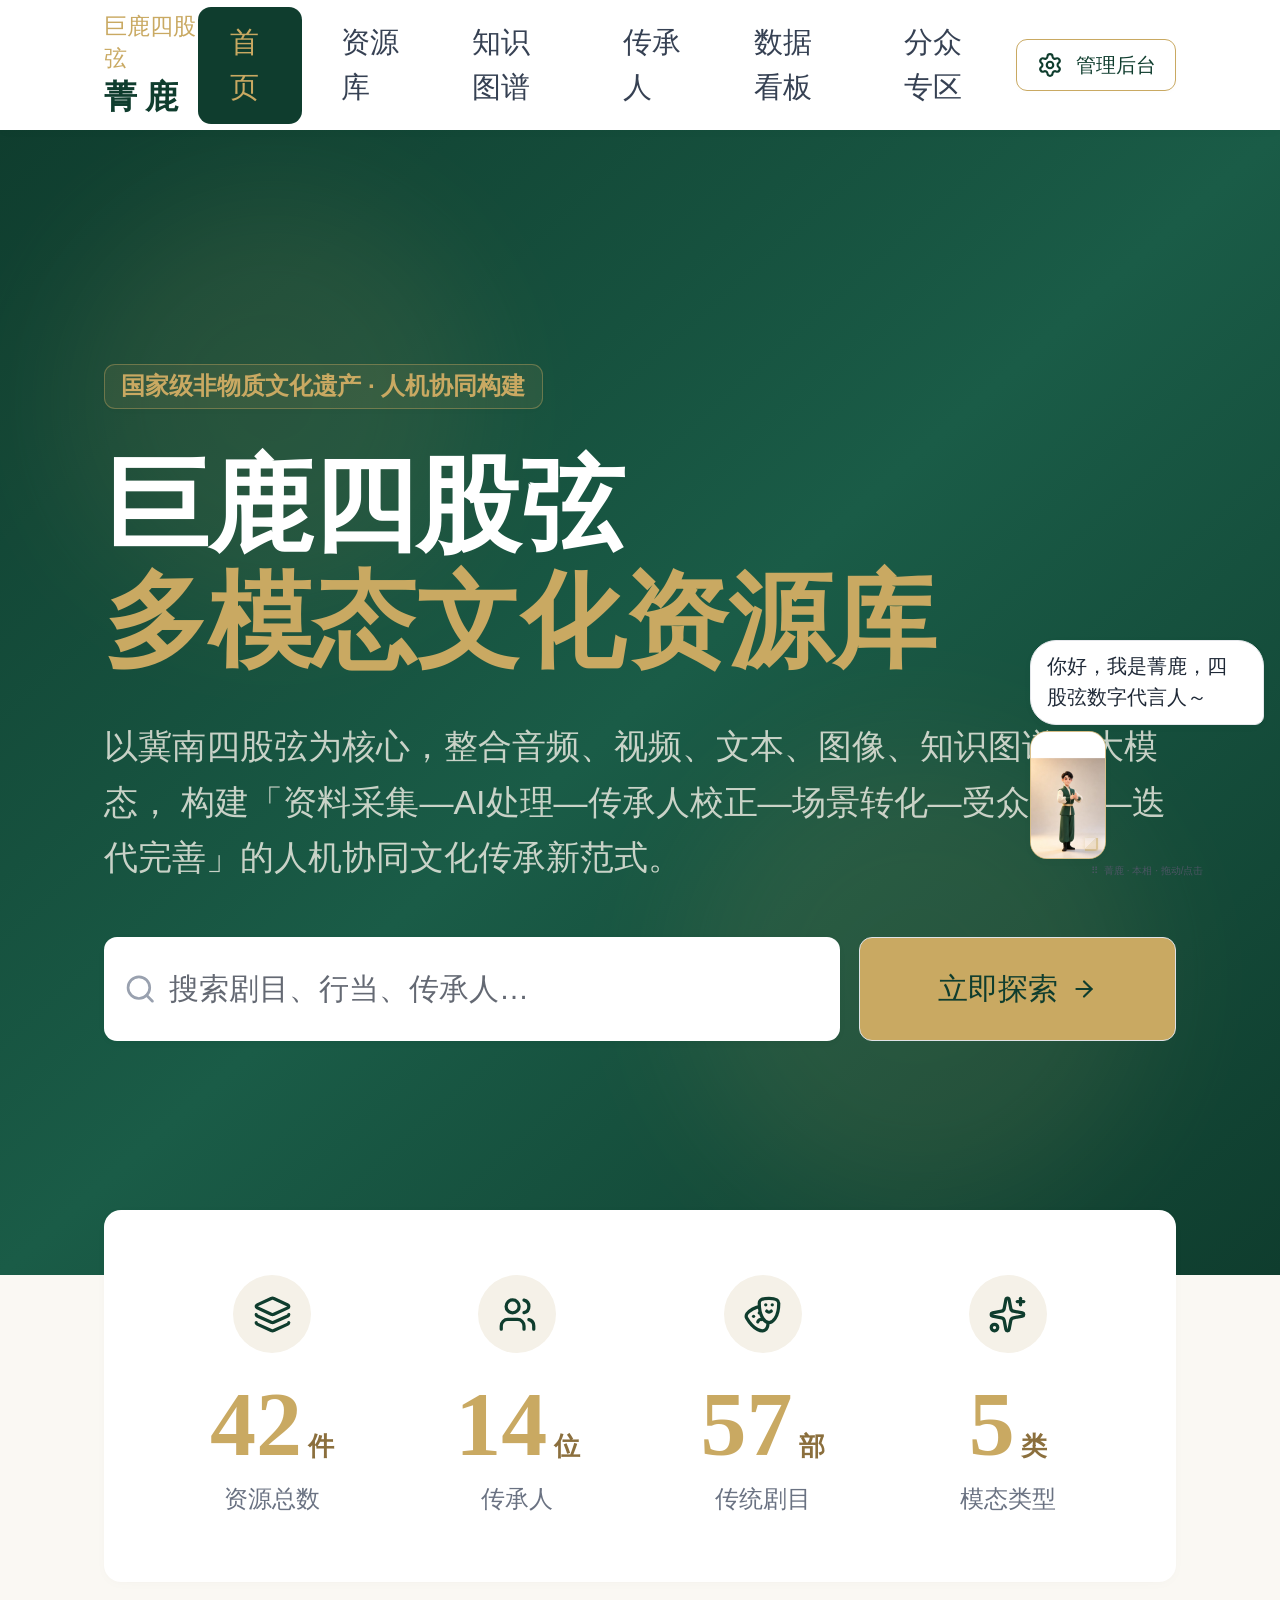
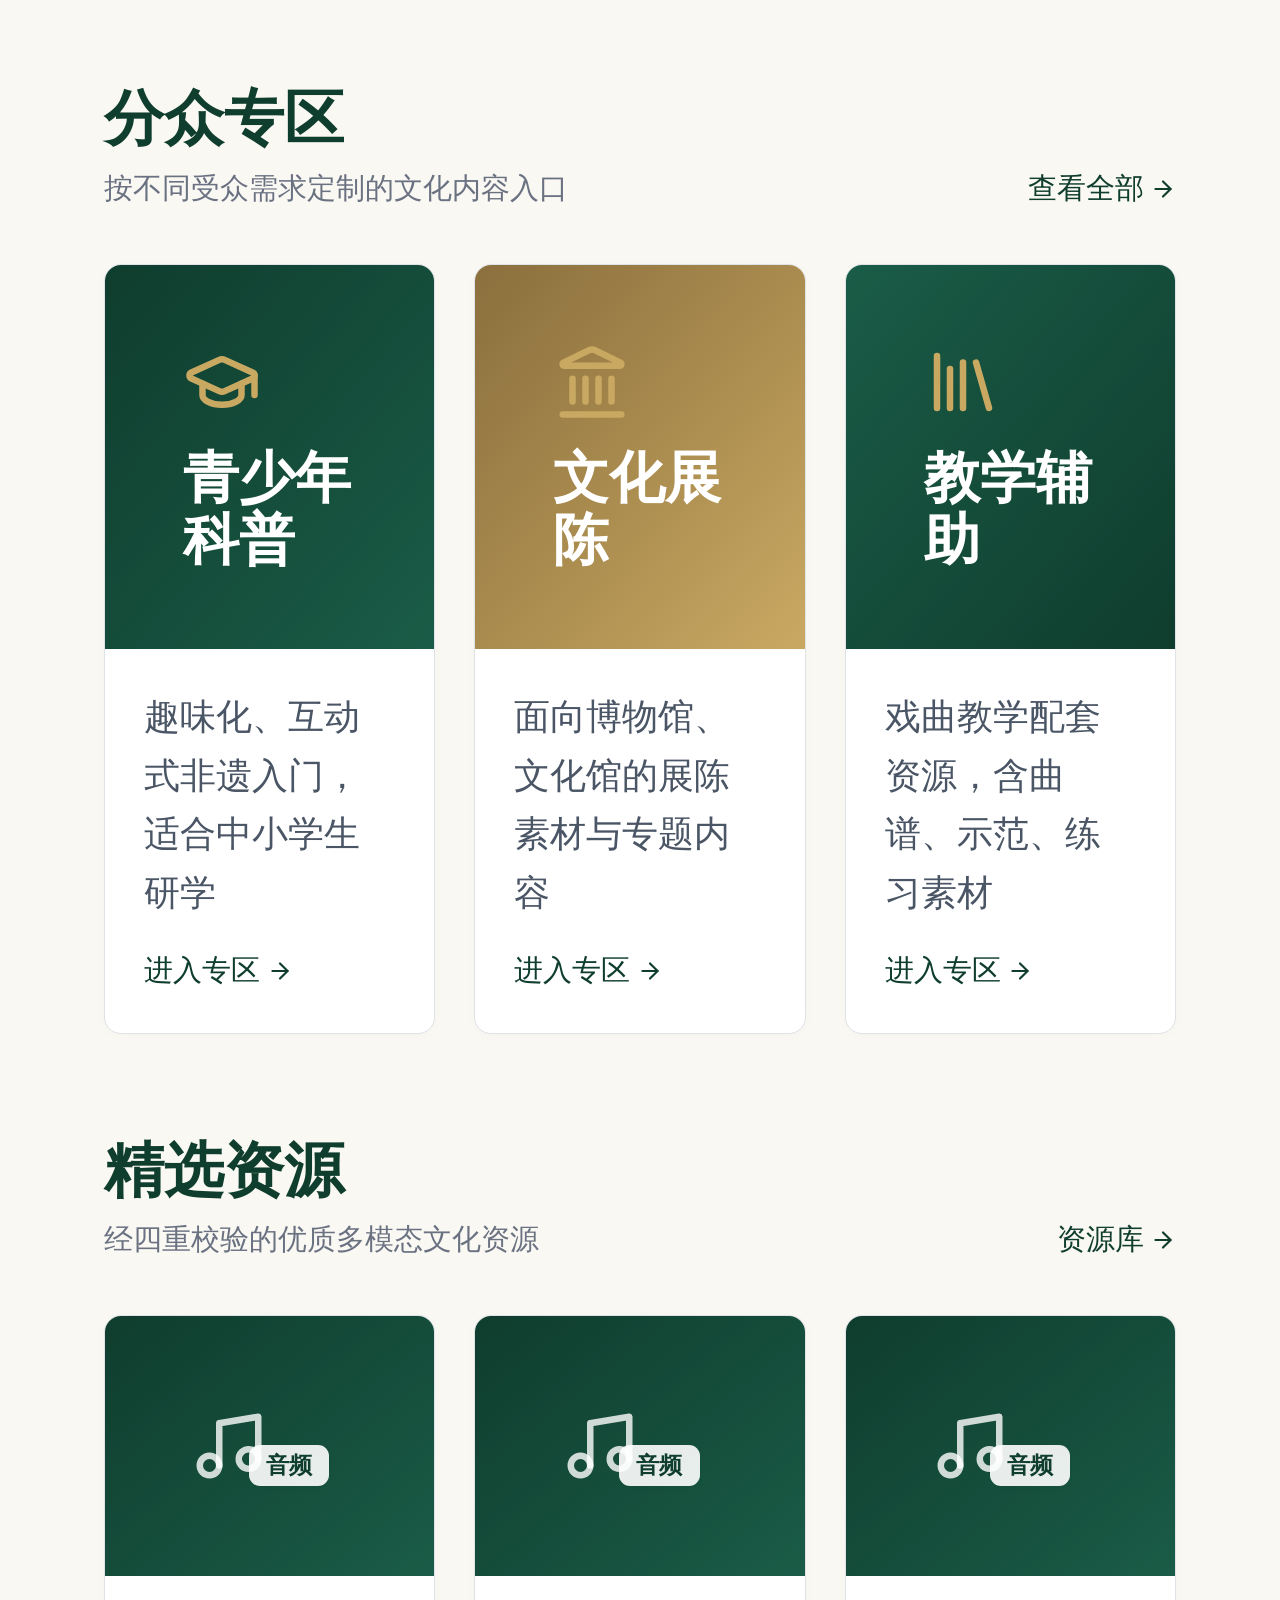
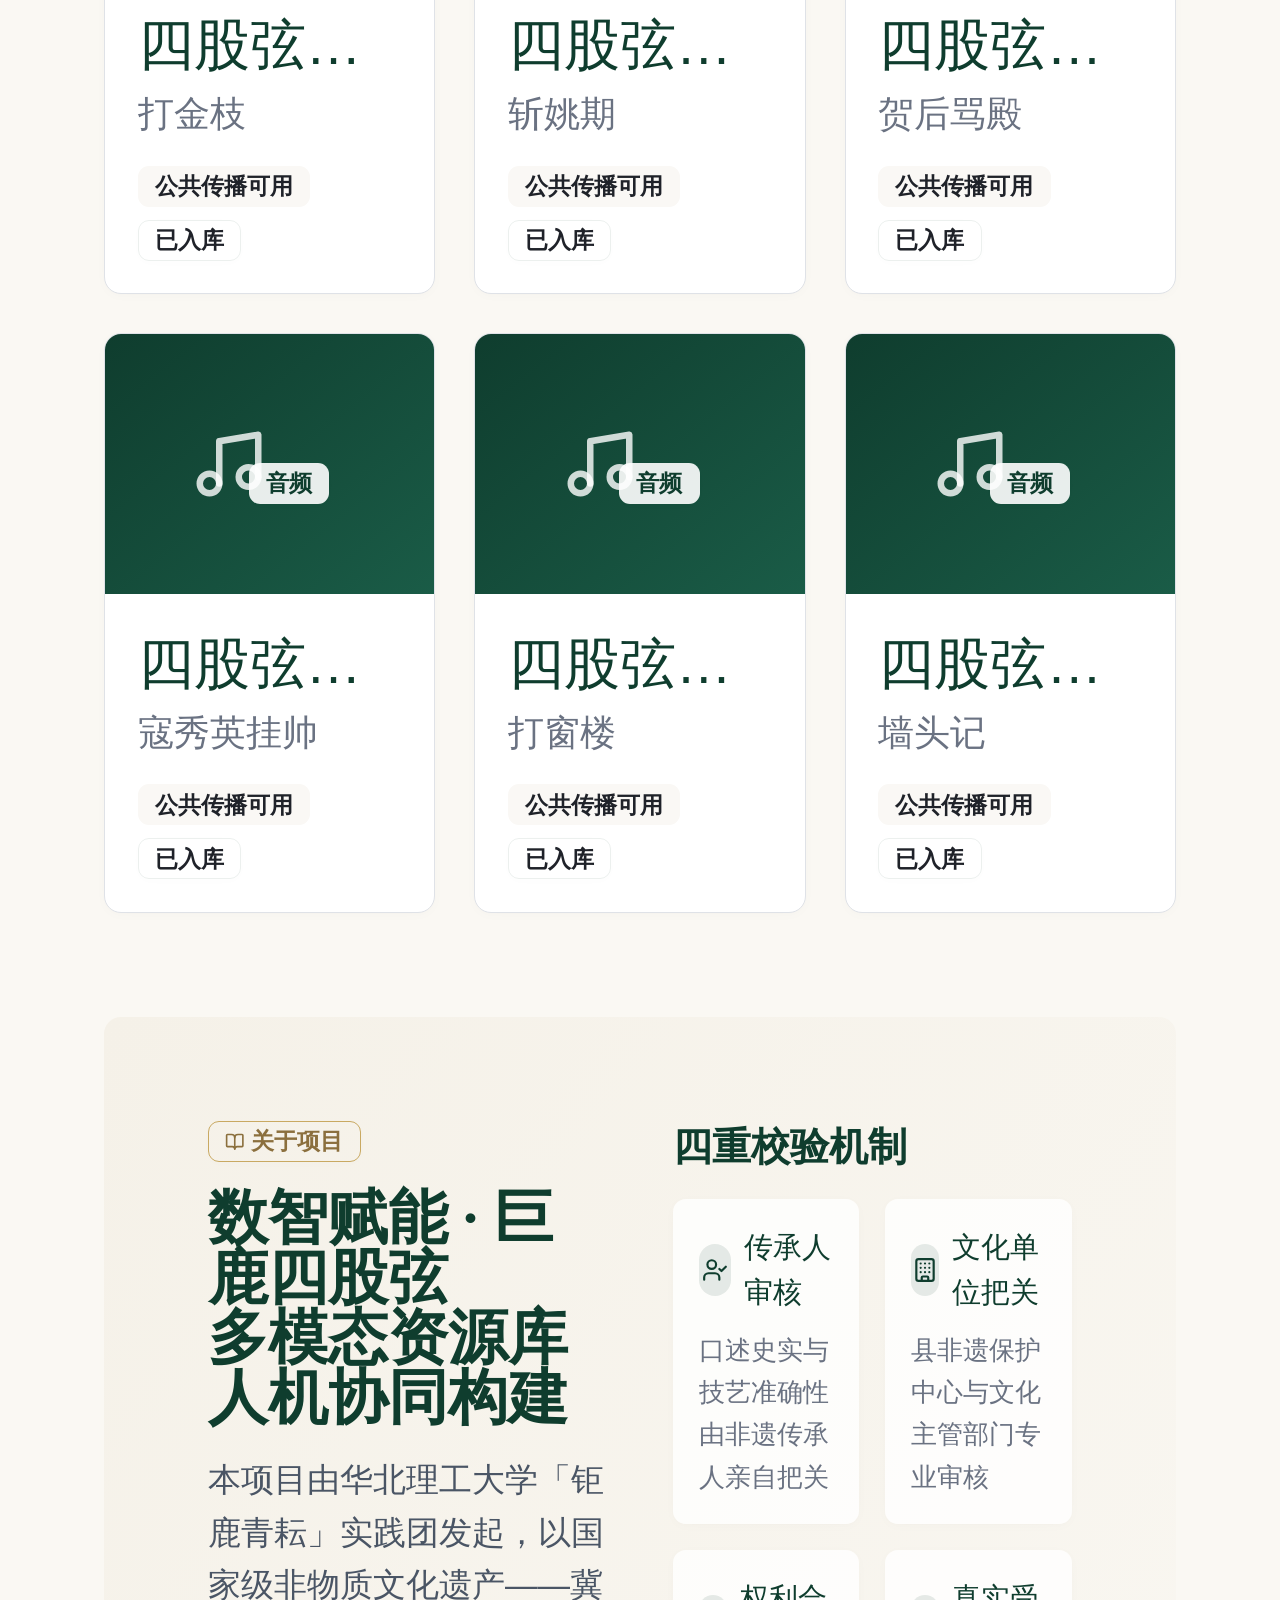
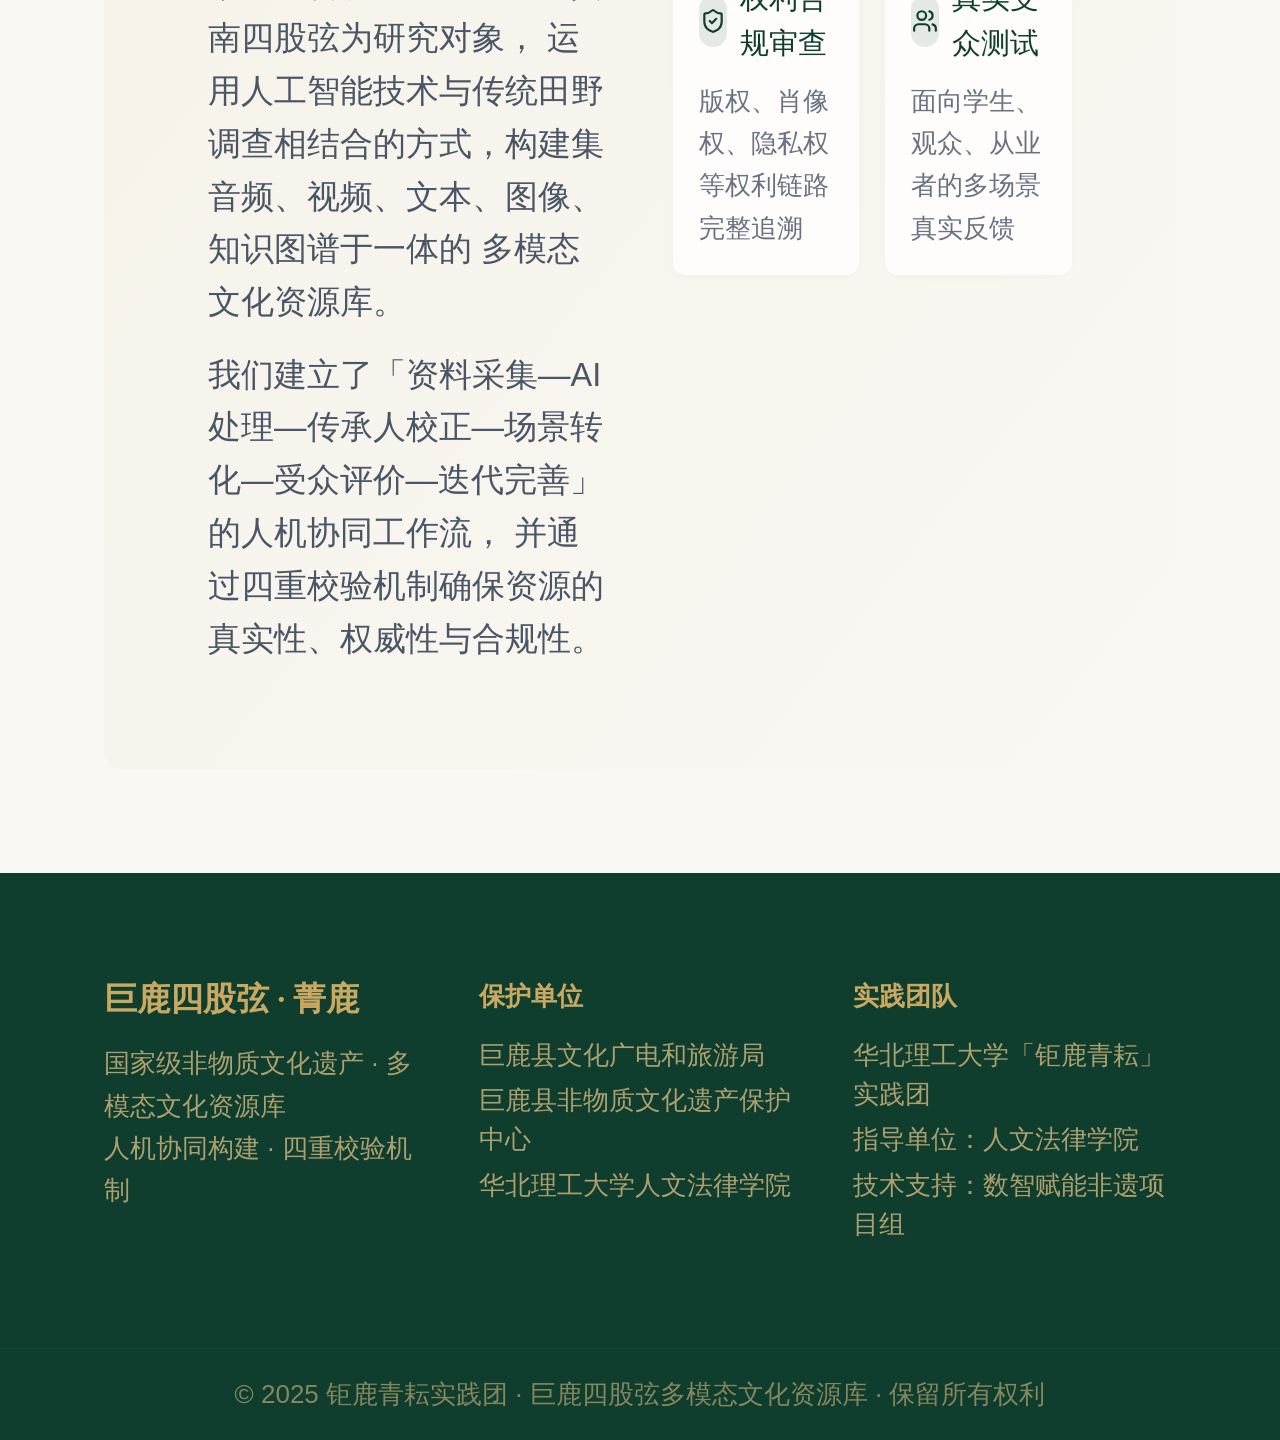
==== commit 03a2c69c: "数字人高清姿态图+缩放防回弹 v24" ====
--- a/index.html
+++ b/index.html
@@ -24,7 +24,7 @@
   <script>
     window.__platform__ = {};
   </script>
-  <script type="module" crossorigin src="./assets/index-CEZ_Qhcu.js"></script>
+  <script type="module" crossorigin src="./assets/index-BxqORPb1.js"></script>
   <link rel="stylesheet" href="./assets/index-CgqQYFYk.css">
 </head>
 <body>
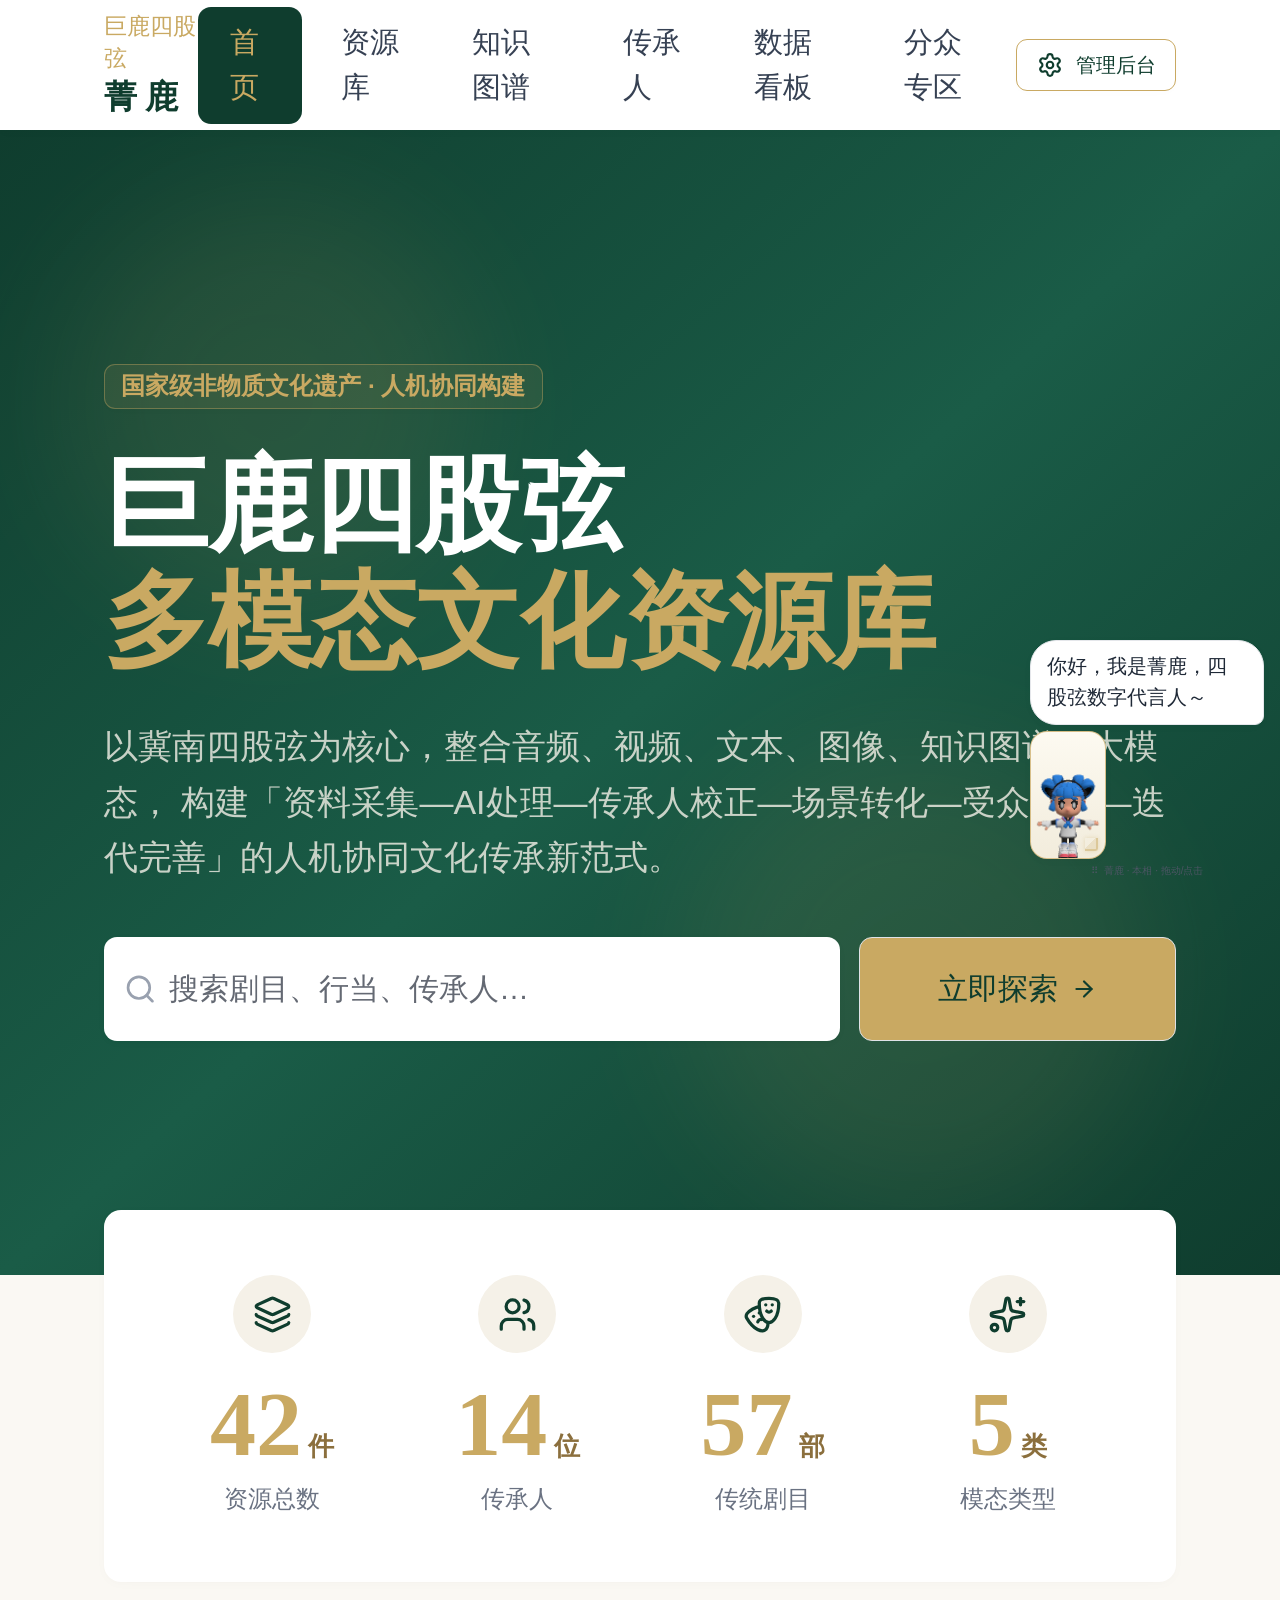
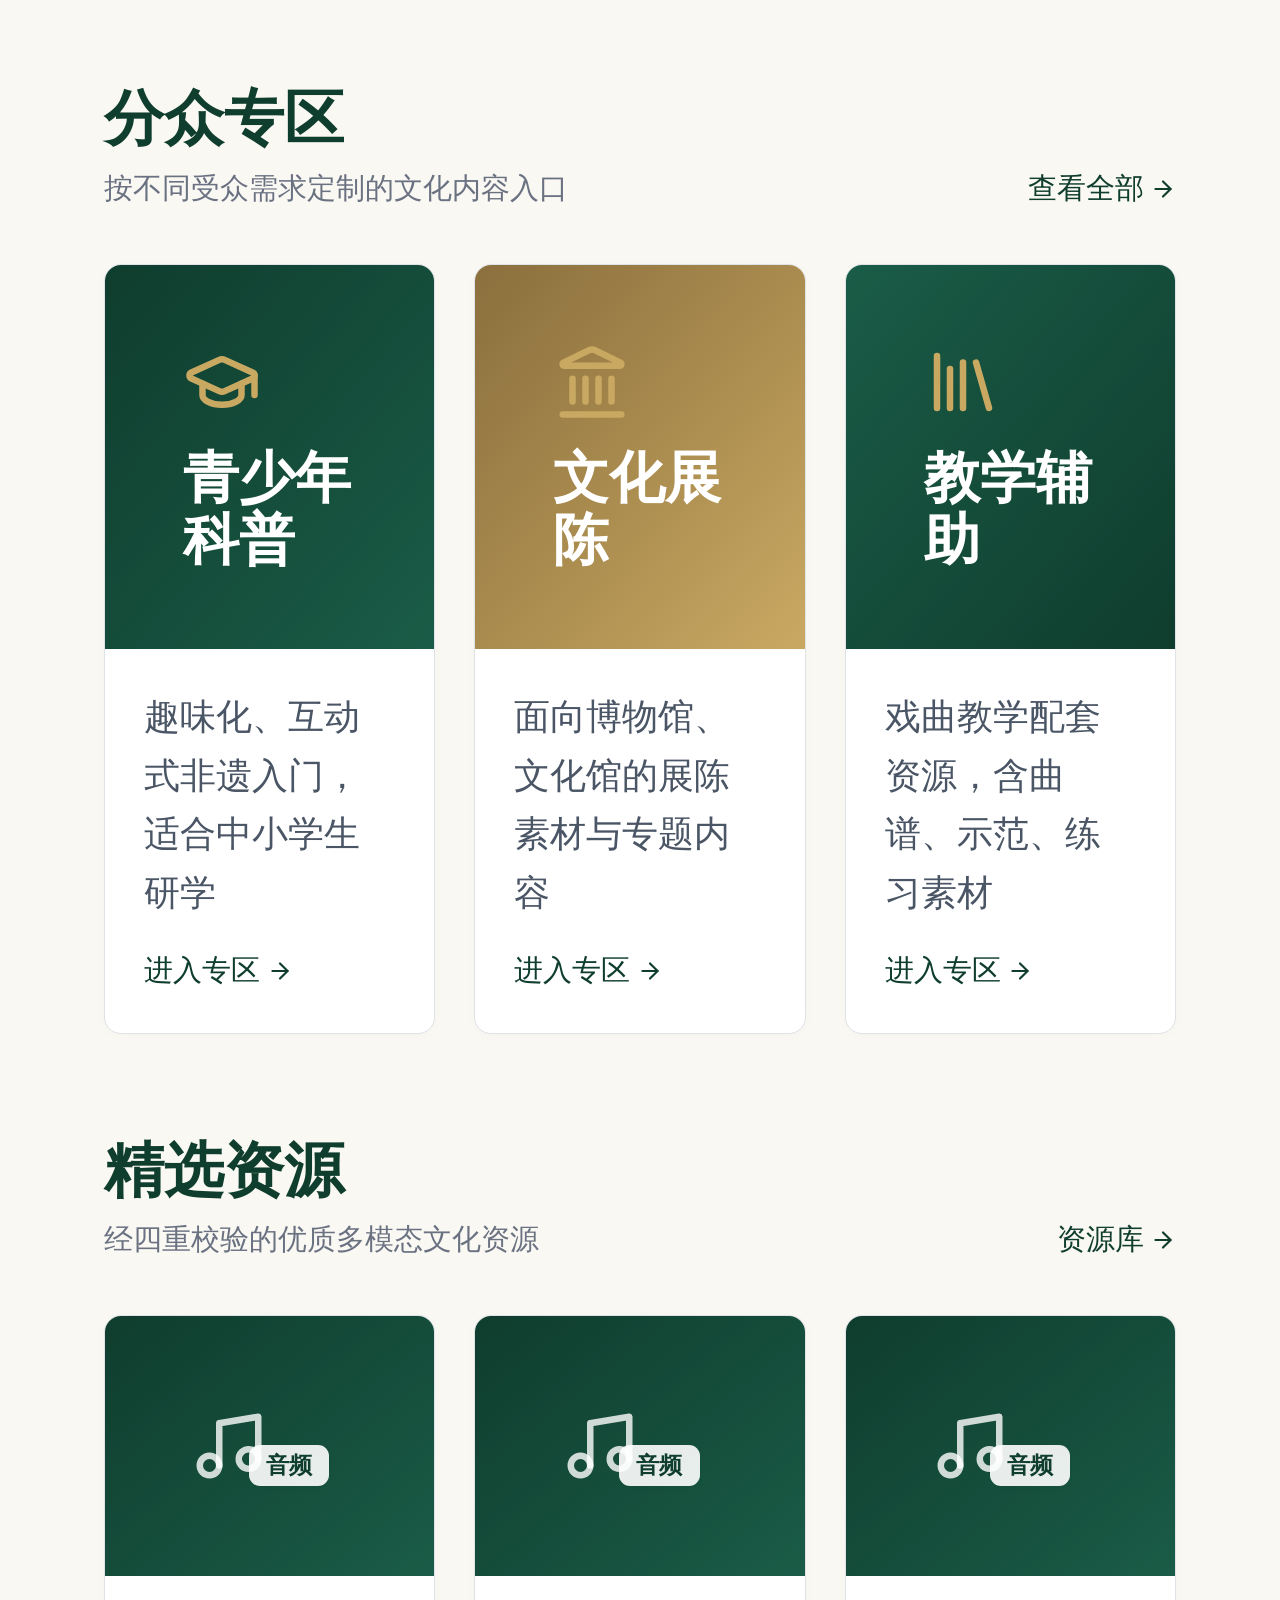
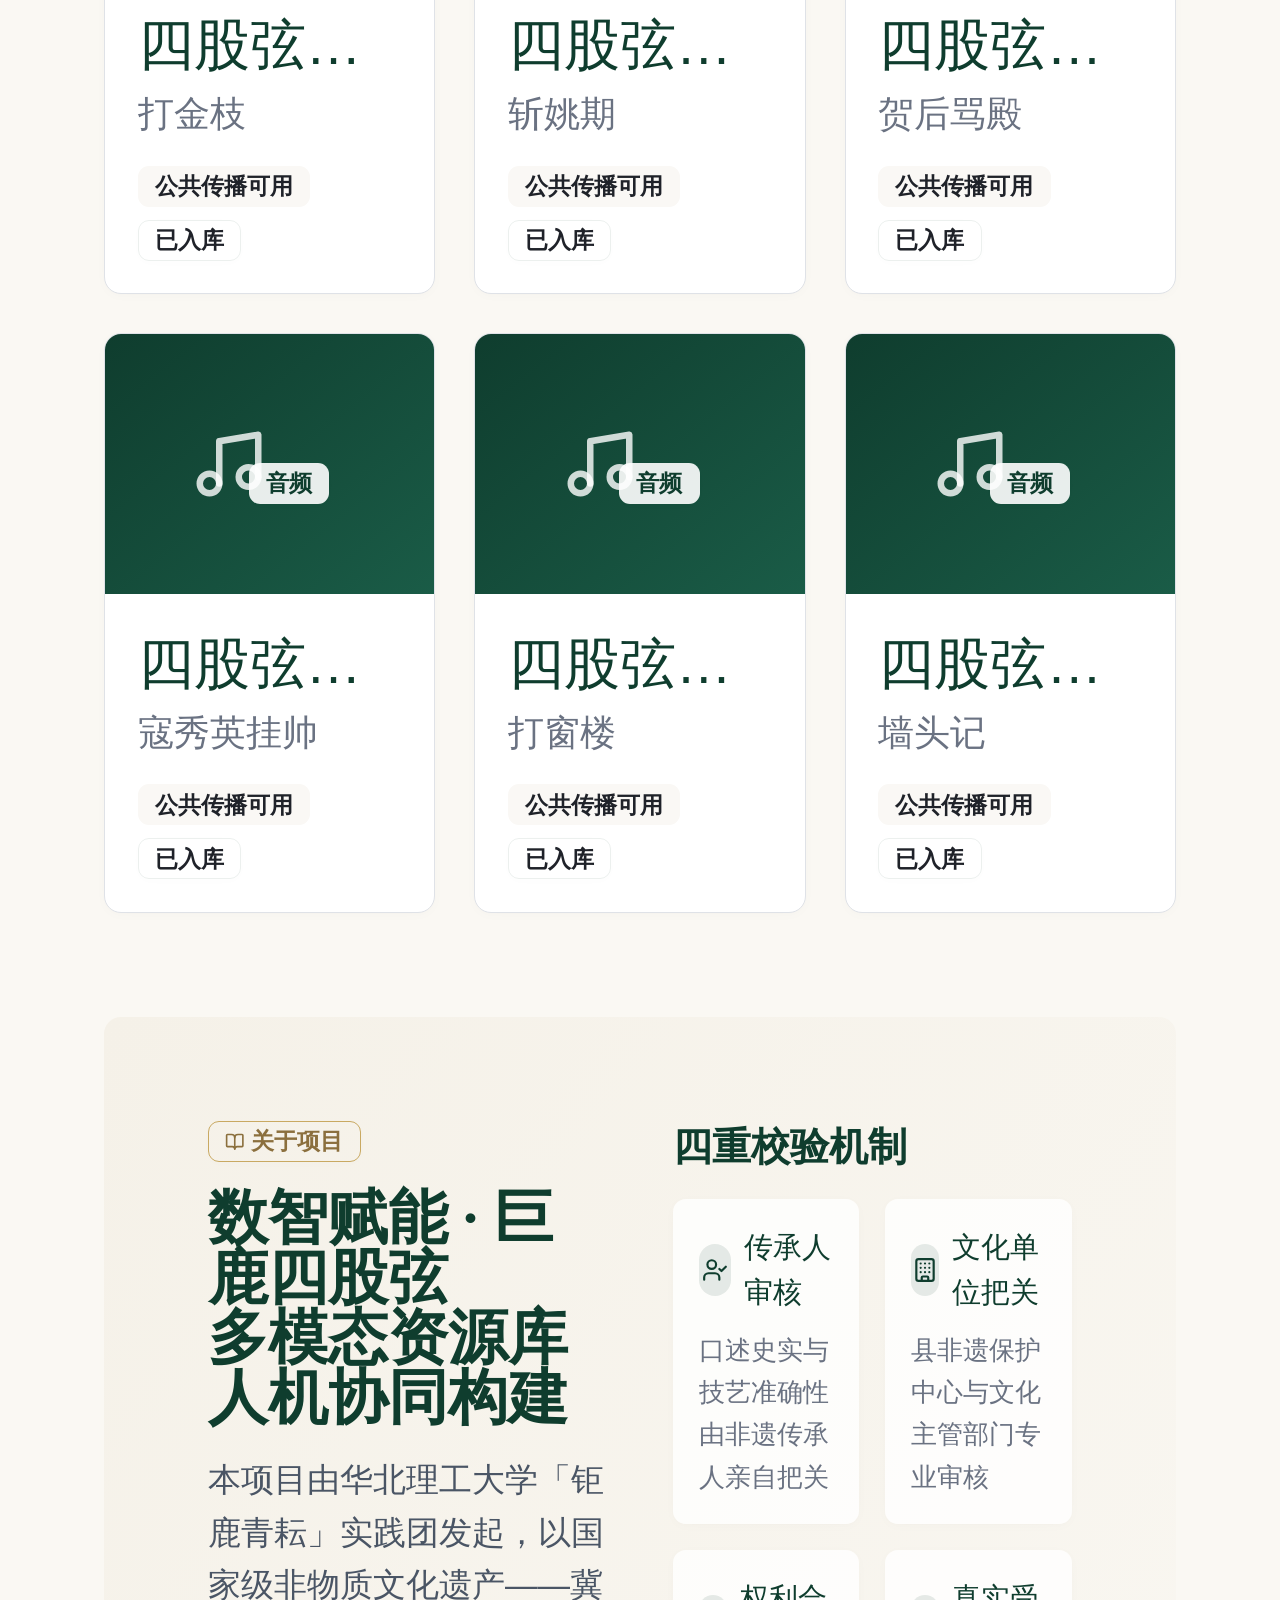
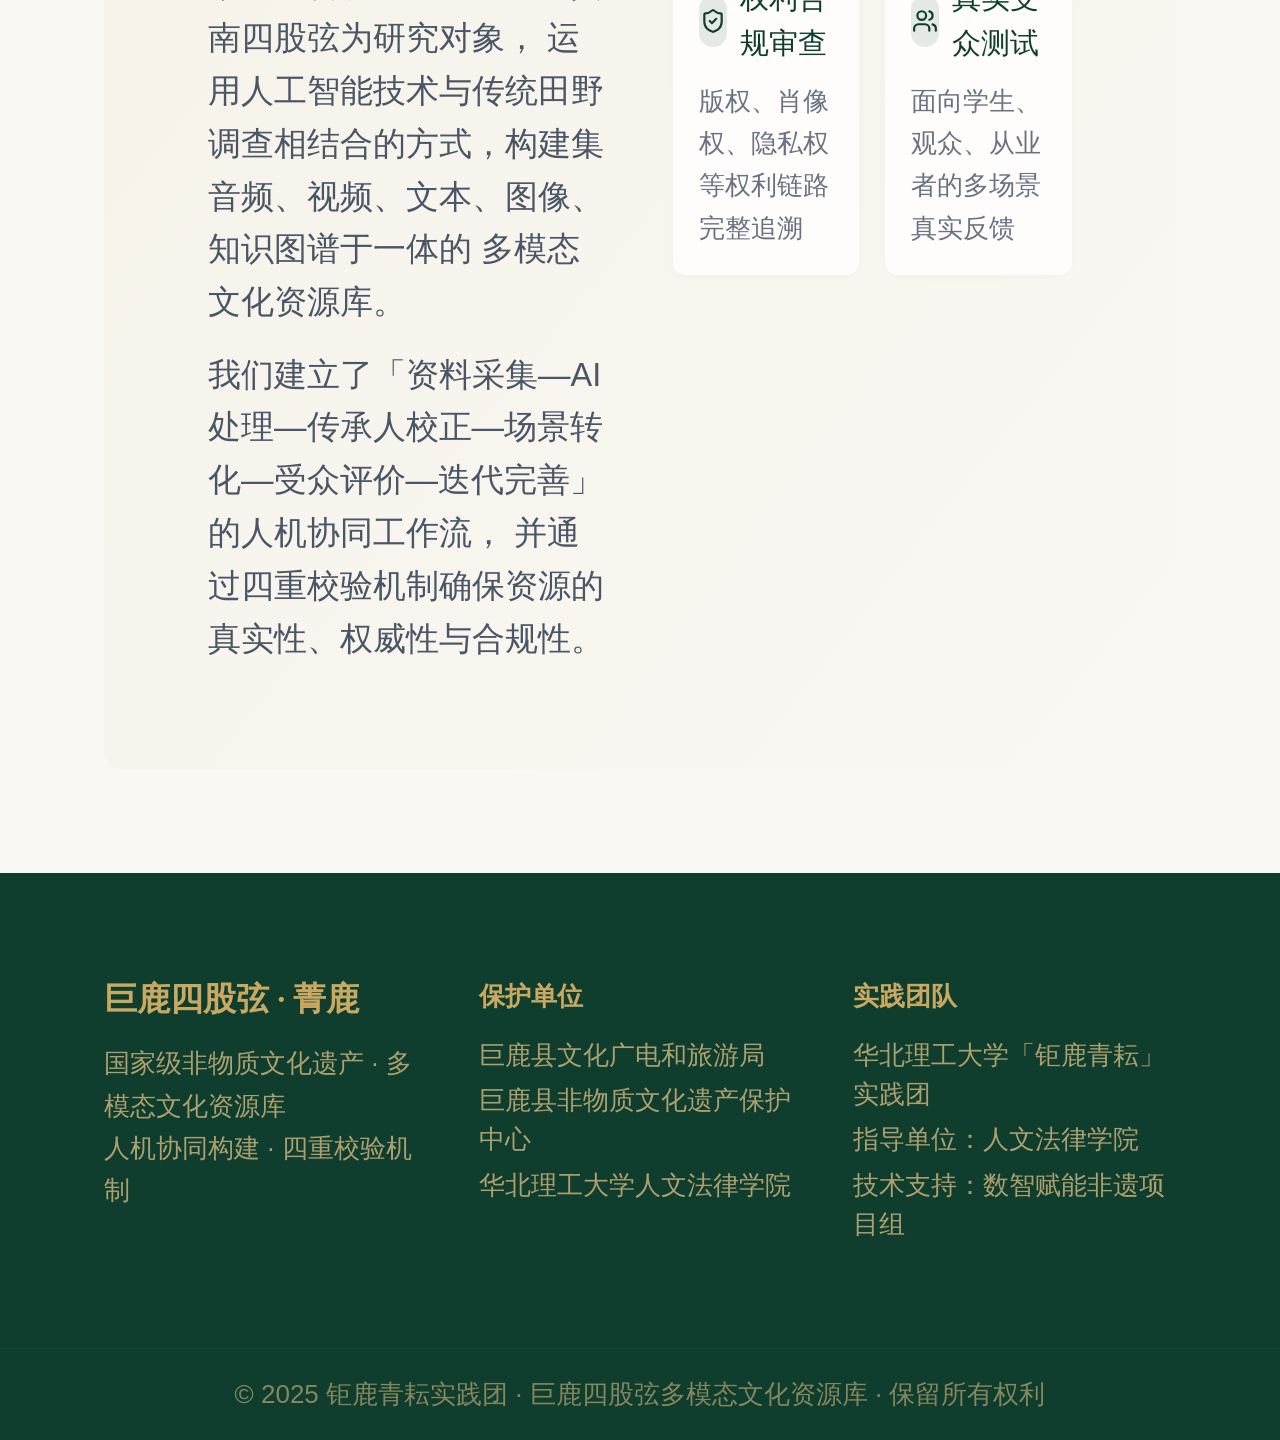
==== commit 43c04541: "真3D骨骼数字人 v25（Three.js 程序化戏曲身段）" ====
--- a/index.html
+++ b/index.html
@@ -24,7 +24,7 @@
   <script>
     window.__platform__ = {};
   </script>
-  <script type="module" crossorigin src="./assets/index-BxqORPb1.js"></script>
+  <script type="module" crossorigin src="./assets/index-gGgTOX2A.js"></script>
   <link rel="stylesheet" href="./assets/index-CgqQYFYk.css">
 </head>
 <body>
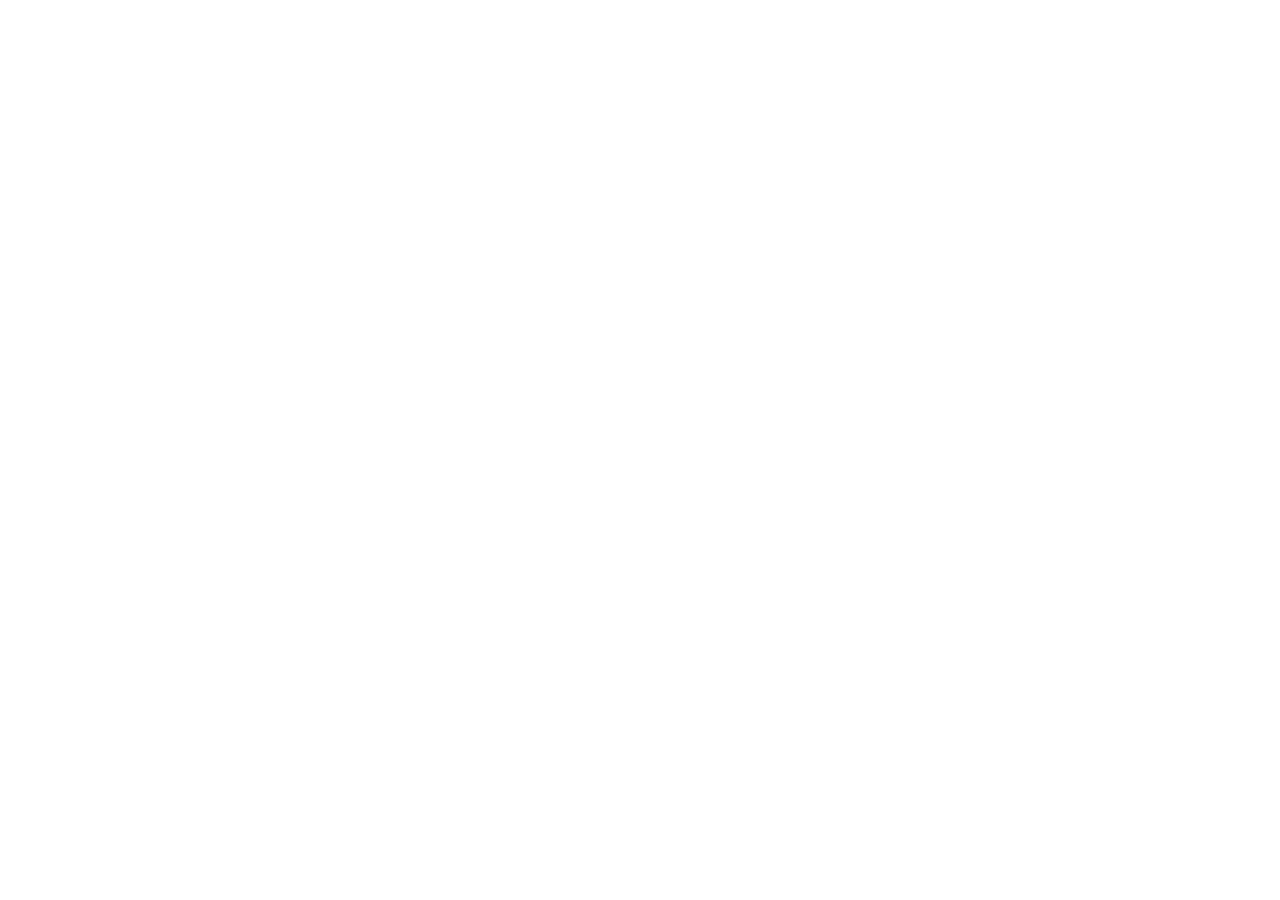
==== commit 5589c84c: "deploy v26 digital human" ====
--- a/index.html
+++ b/index.html
@@ -24,8 +24,8 @@
   <script>
     window.__platform__ = {};
   </script>
-  <script type="module" crossorigin src="./assets/index-gGgTOX2A.js"></script>
-  <link rel="stylesheet" href="./assets/index-CgqQYFYk.css">
+  <script type="module" crossorigin src="./assets/index-BgatgMSR.js"></script>
+  <link rel="stylesheet" href="./assets/index-Sg3YoWu8.css">
 </head>
 <body>
   <div id="root"></div>
